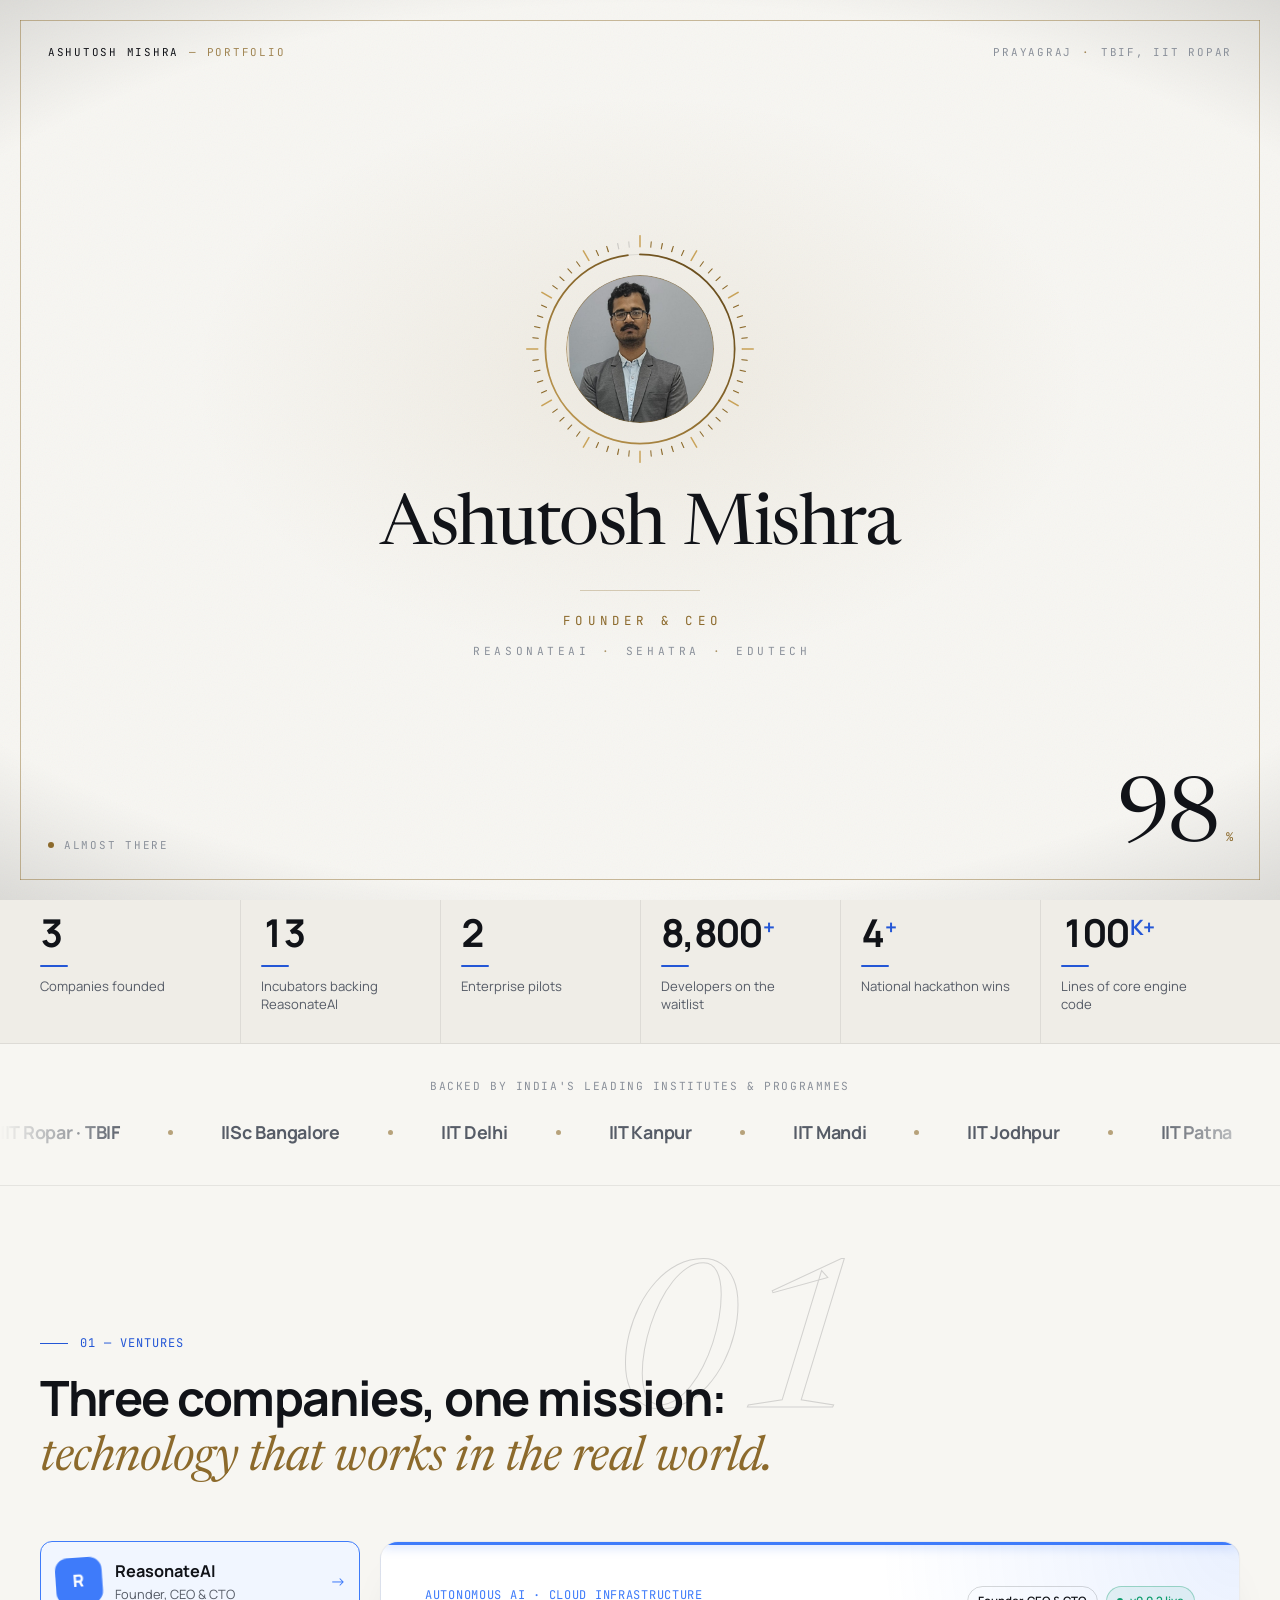
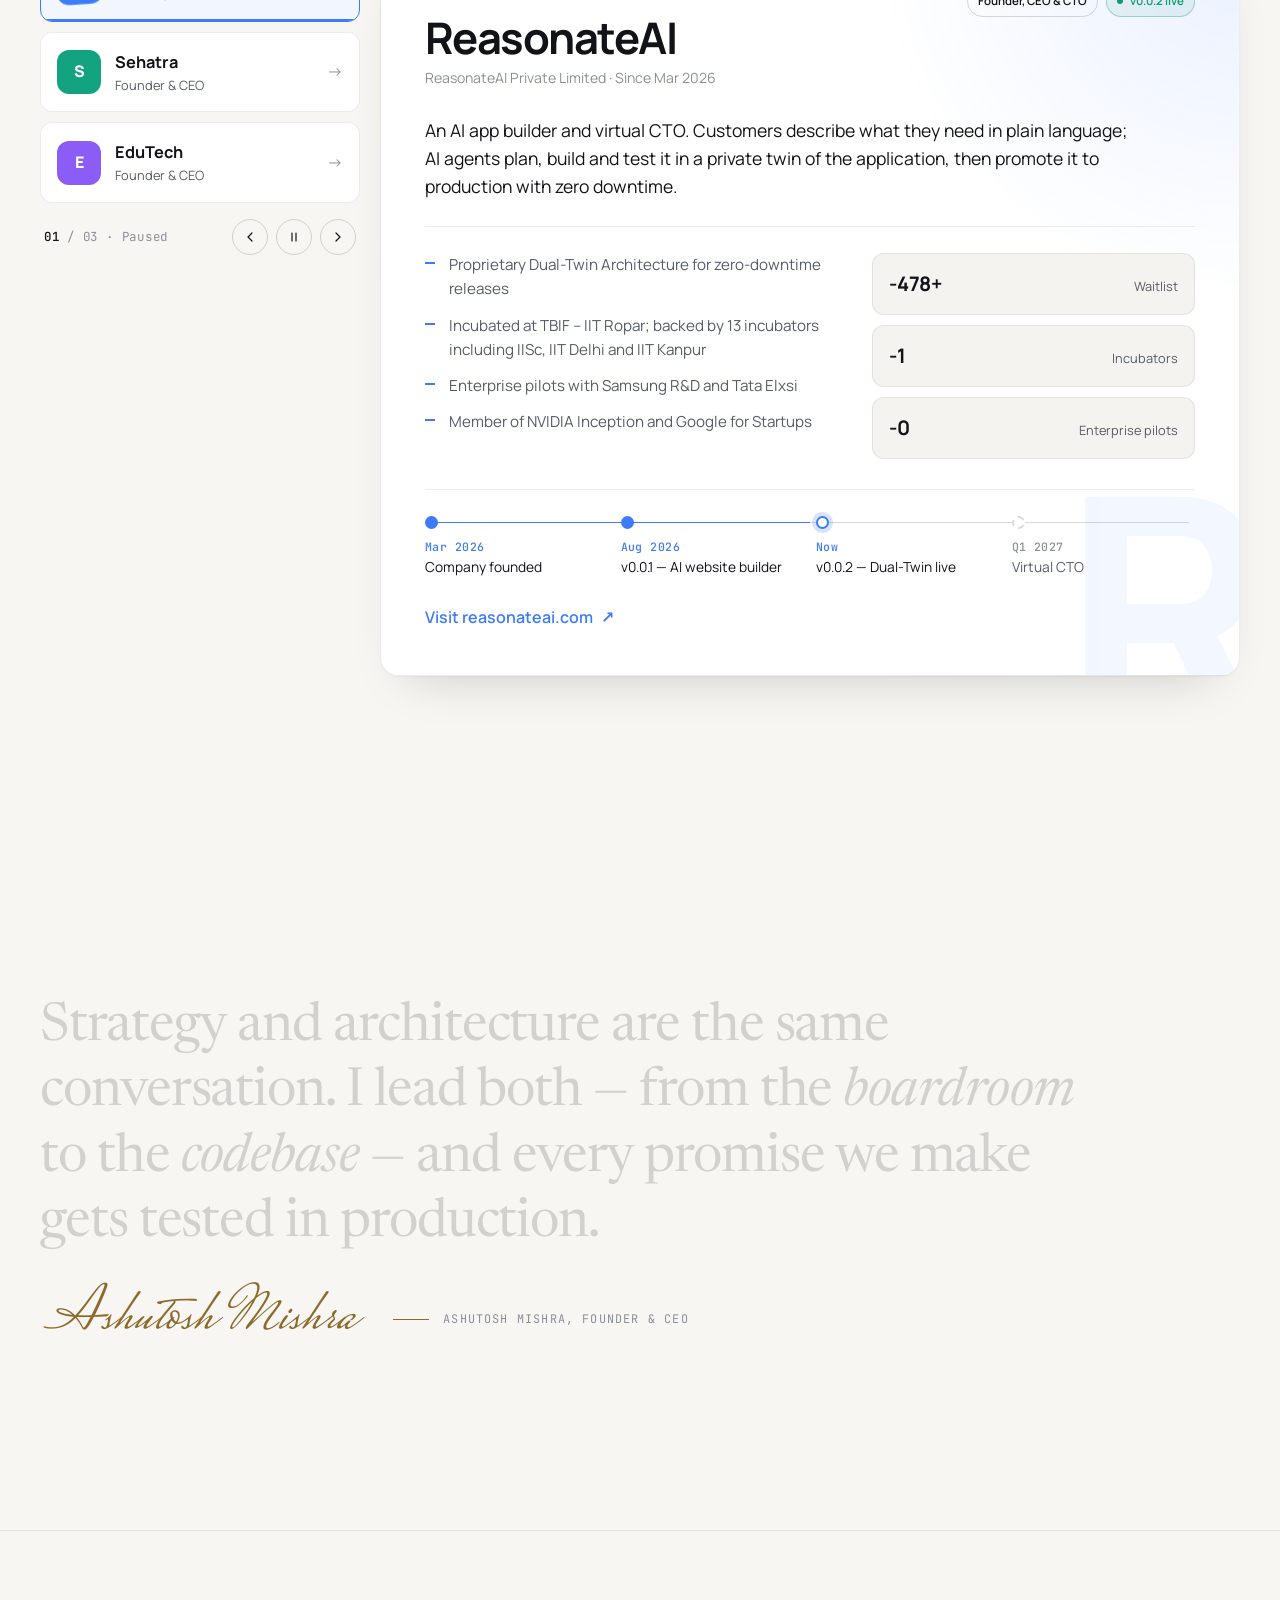
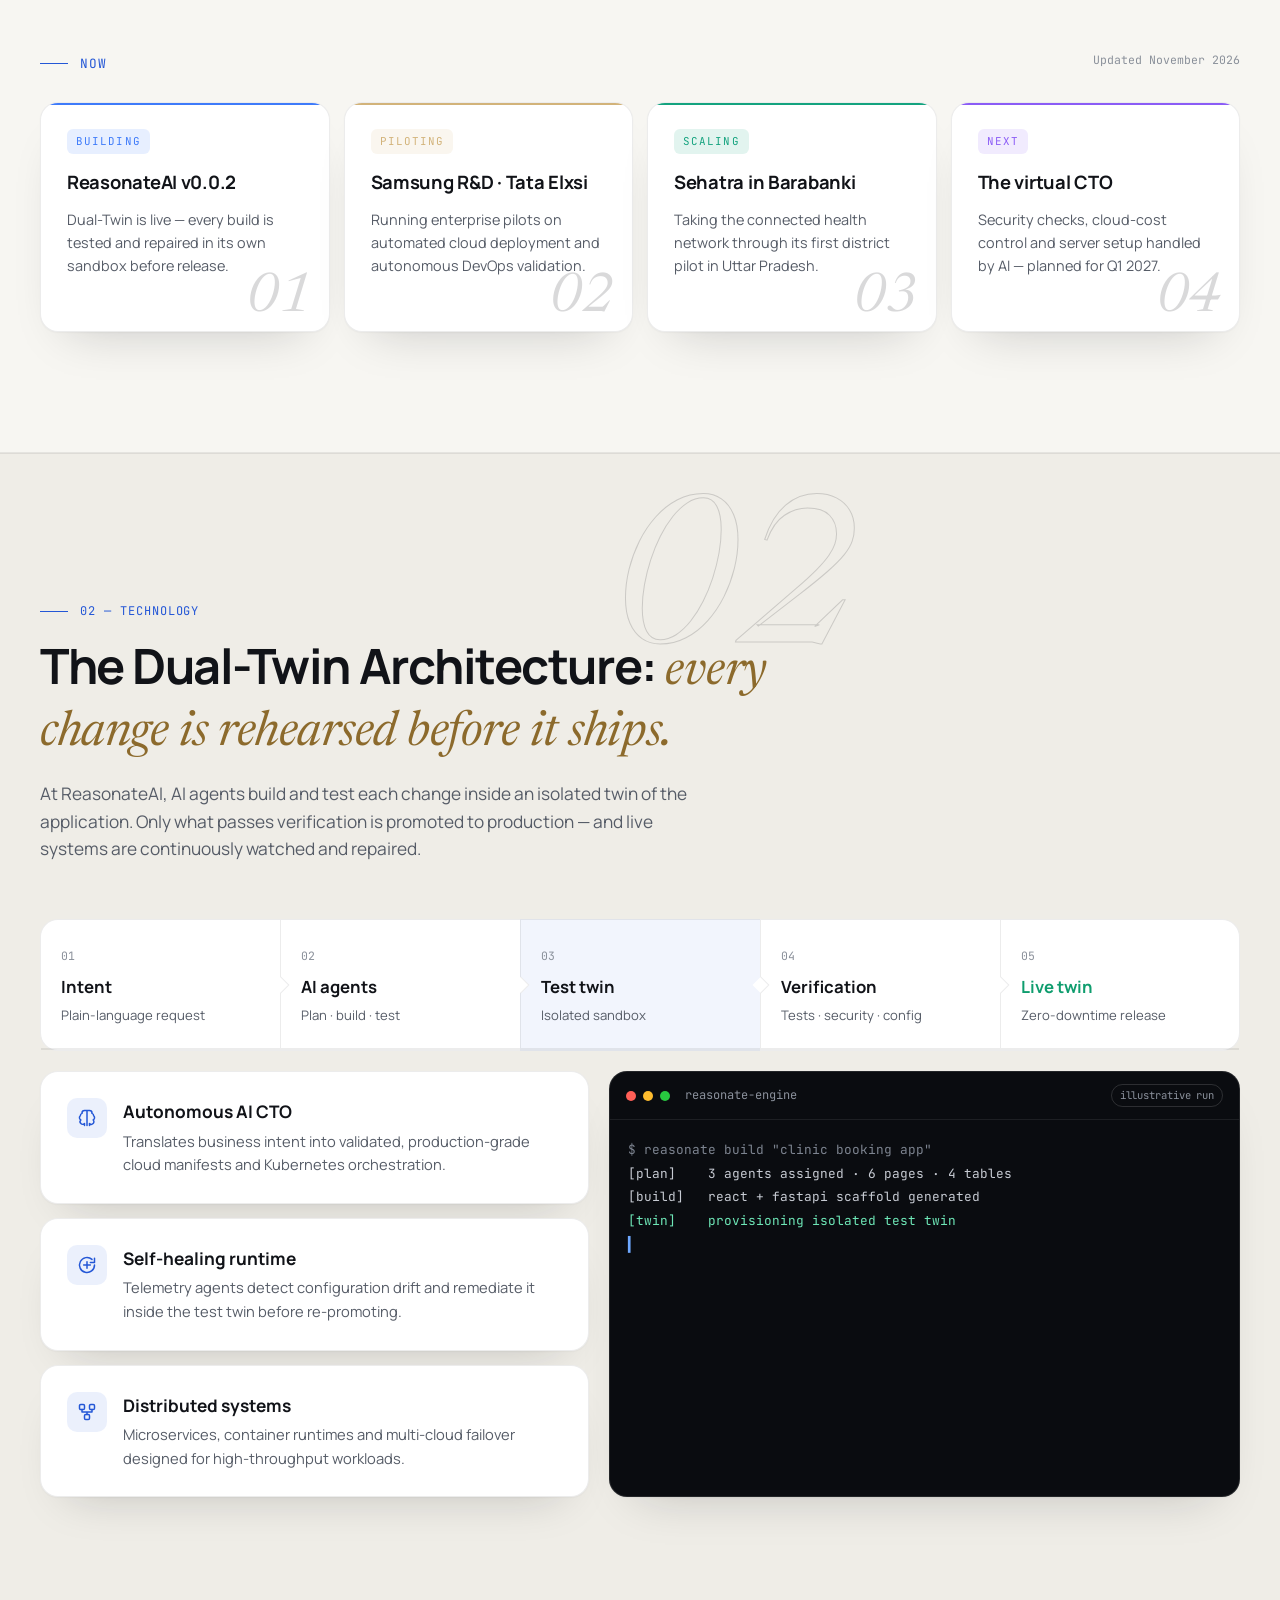
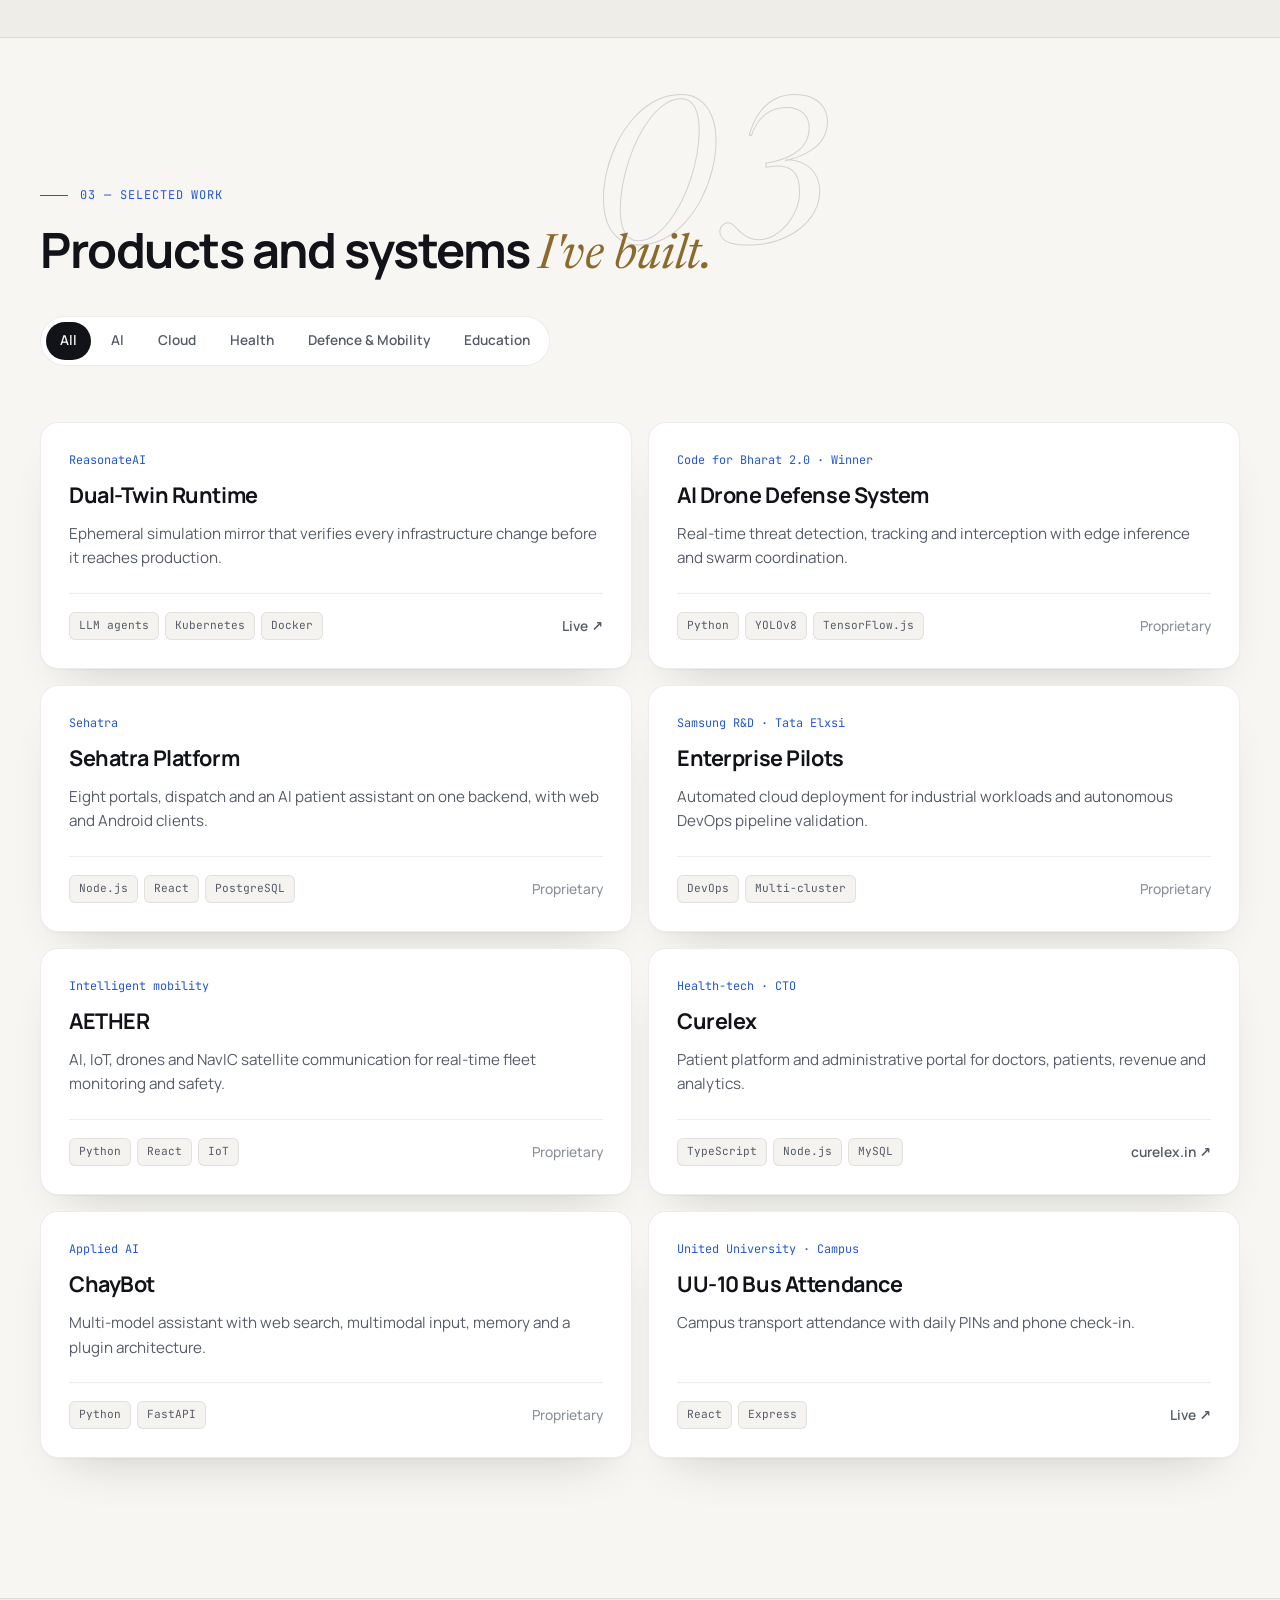
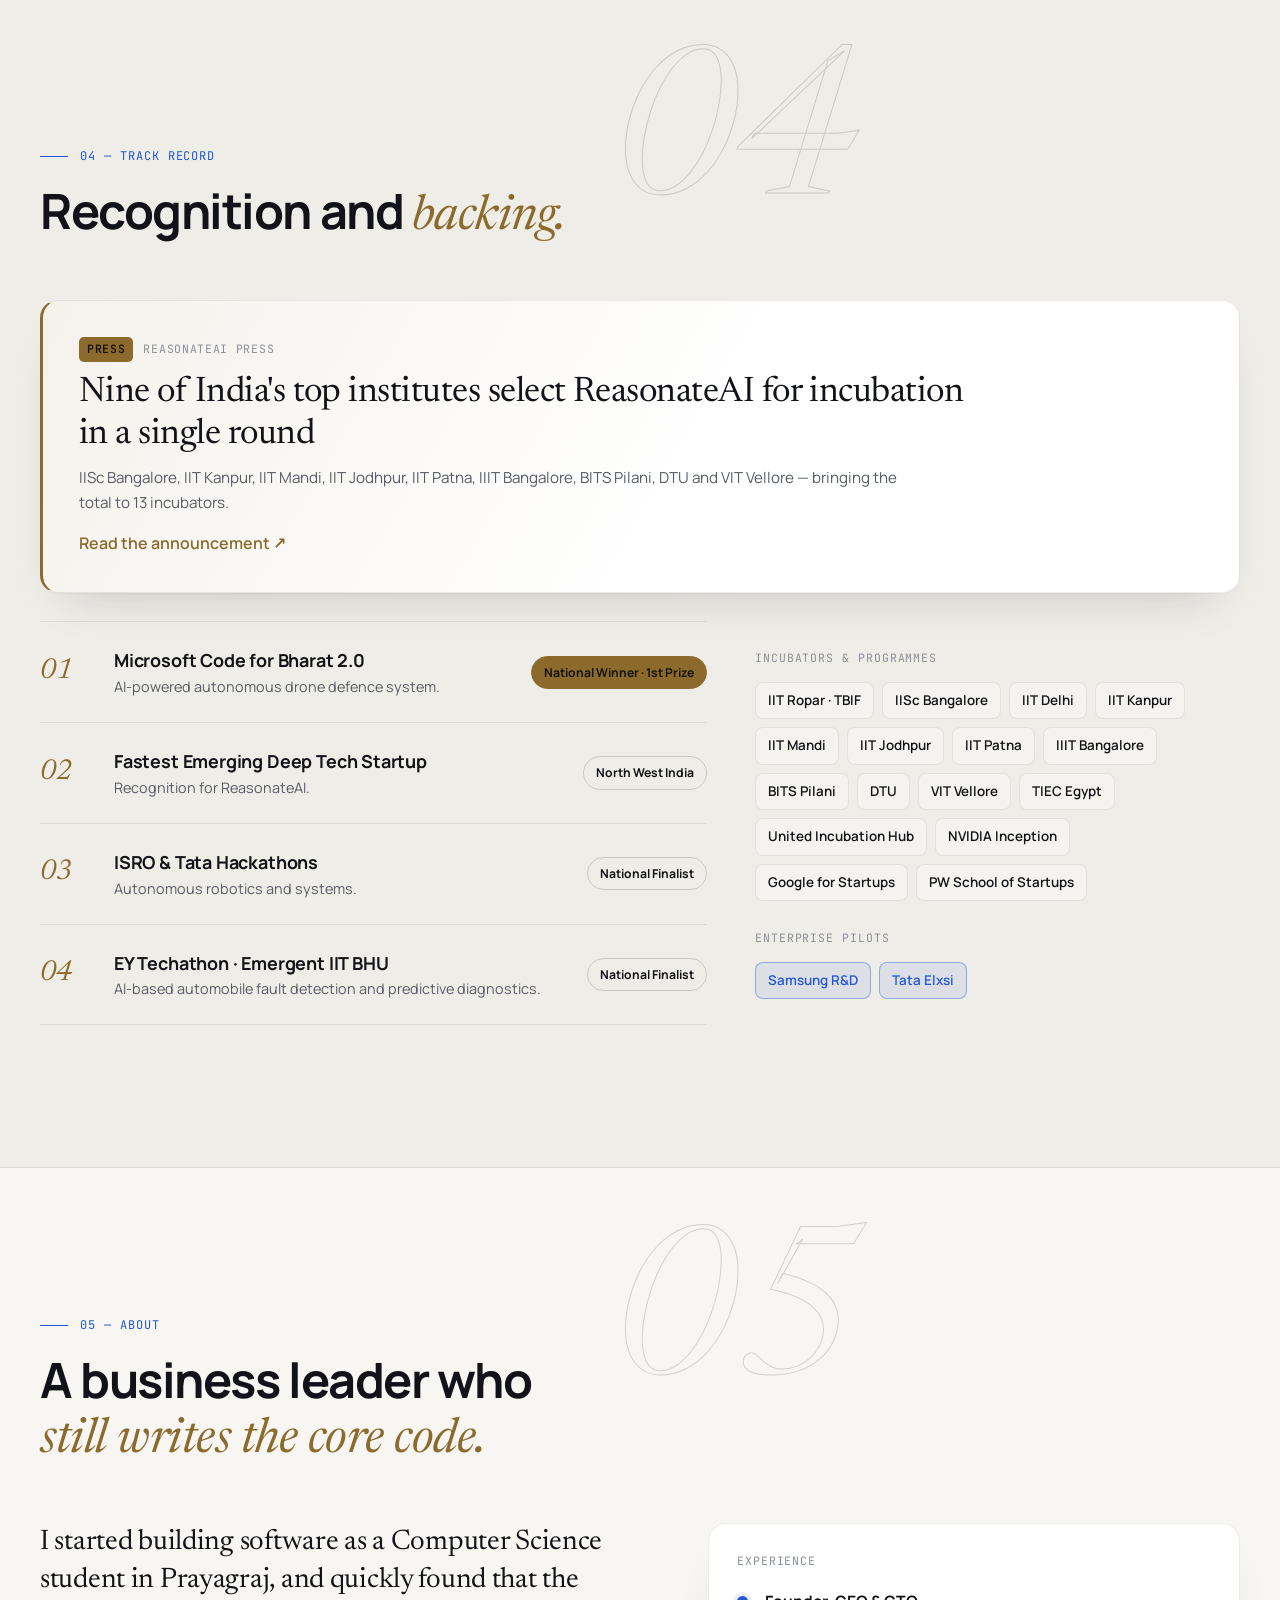
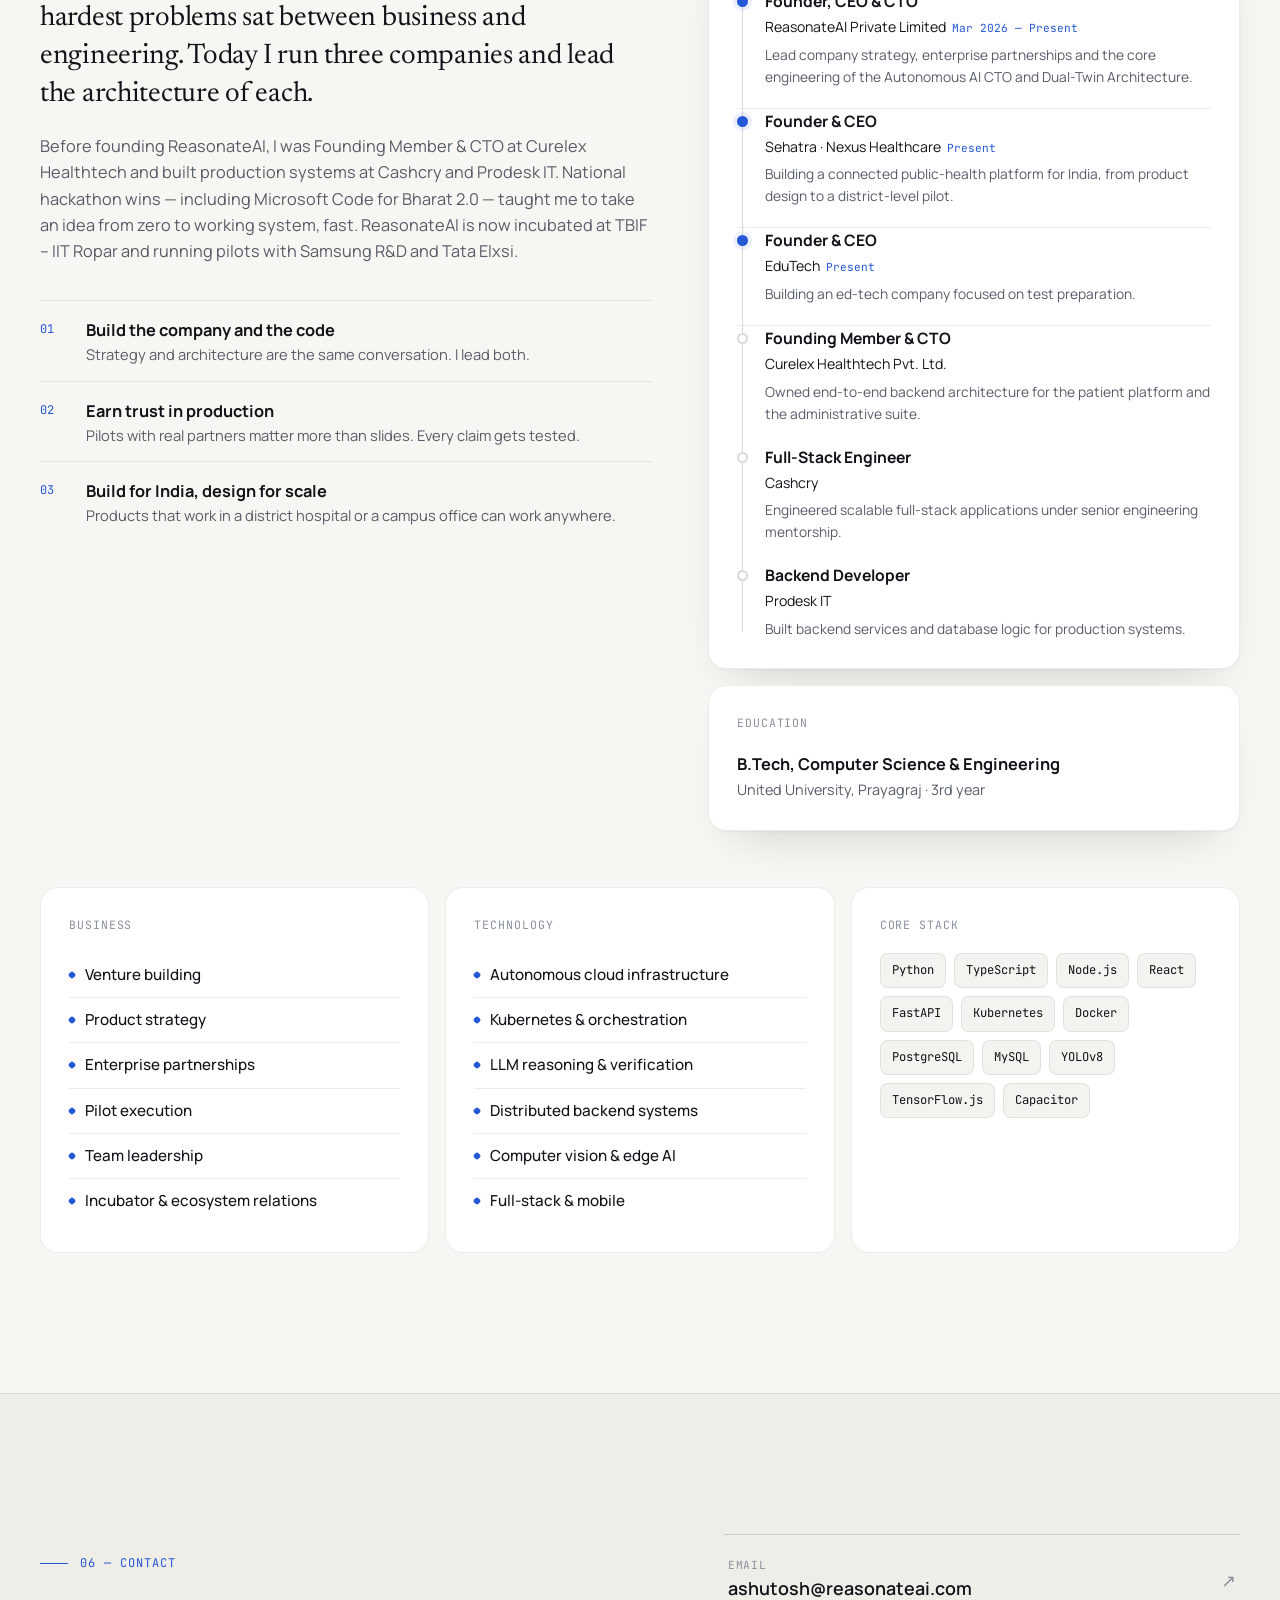
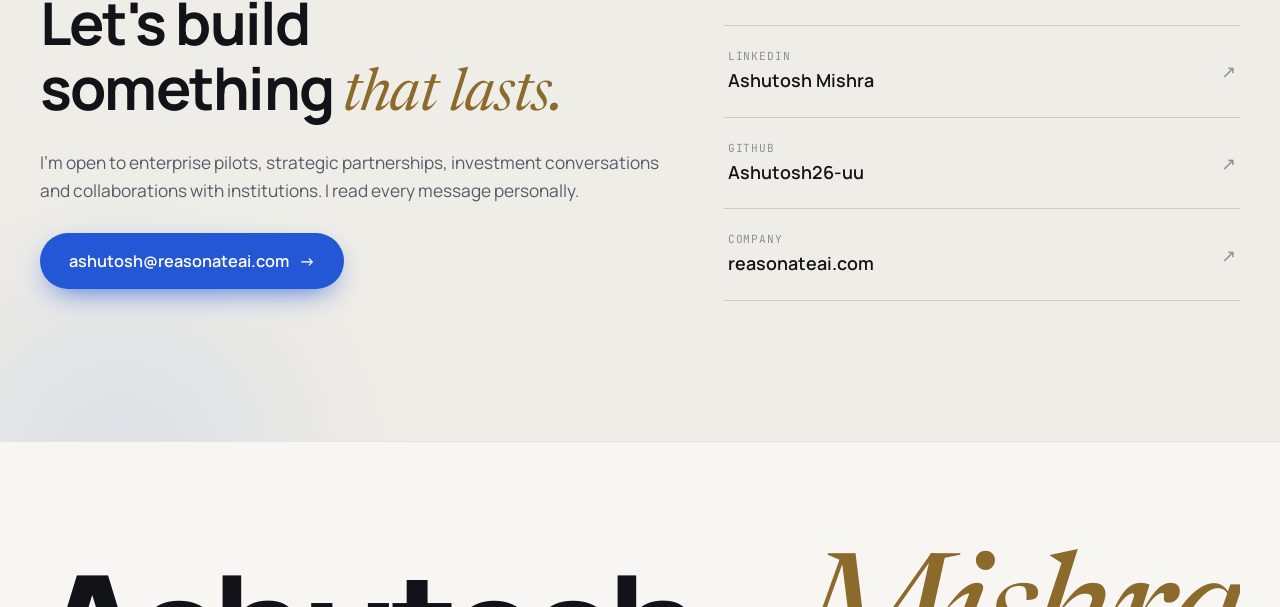
==== index.html @ 24f70427 "Add trust band, Now section, featured press and signature A slow marquee of backing institutes and p" ====
<!doctype html>
<html lang="en">
<head>
  <meta charset="utf-8" />
  <meta name="viewport" content="width=device-width, initial-scale=1" />
  <title>Ashutosh Mishra — Founder & CEO · ReasonateAI, Sehatra, EduTech</title>
  <meta name="description" content="Ashutosh Mishra is an entrepreneur and systems engineer. Founder & CEO of ReasonateAI, Sehatra and EduTech. Incubated at TBIF – IIT Ropar, with enterprise pilots at Samsung R&D and Tata Elxsi." />
  <meta name="theme-color" content="#0B0D11" />
  <meta property="og:title" content="Ashutosh Mishra — Founder & CEO" />
  <meta property="og:description" content="Entrepreneur and systems engineer building ReasonateAI, Sehatra and EduTech." />
  <meta property="og:type" content="profile" />
  <meta property="og:image" content="assets/ashutosh.jpg" />
  <link rel="icon" href="assets/favicon.svg" type="image/svg+xml" />
  <link rel="preload" as="image" href="assets/ashutosh.jpg" />
  <link rel="preconnect" href="https://fonts.googleapis.com" />
  <link rel="preconnect" href="https://fonts.gstatic.com" crossorigin />
  <link href="https://fonts.googleapis.com/css2?family=JetBrains+Mono:wght@400;500&family=Manrope:wght@400;500;600;700;800&family=Mrs+Saint+Delafield&family=Newsreader:ital,opsz,wght@0,6..72,400;0,6..72,500;1,6..72,400&display=swap" rel="stylesheet" />
  <link rel="stylesheet" href="css/style.css?v=25" />
  <script>
    try { const t = localStorage.getItem("theme"); if (t) document.documentElement.dataset.theme = t; } catch (e) {}
    // Intro only runs with JS and full motion; the short variant is used on repeat visits in a session
    if (!matchMedia("(prefers-reduced-motion: reduce)").matches) {
      document.documentElement.classList.add("is-loading");
      try { if (sessionStorage.getItem("introSeen")) document.documentElement.classList.add("intro-quick"); } catch (e) {}
    }
  </script>
</head>
<body>
  <!-- Intro -->
  <div class="intro" id="intro" aria-hidden="true">
    <div class="intro__half intro__half--top"></div>
    <div class="intro__half intro__half--bot"></div>
    <div class="intro__light"></div>
    <div class="intro__grain"></div>
    <div class="intro__frame"><i></i><i></i><i></i><i></i></div>
    <div class="intro__corner intro__corner--tl">Ashutosh Mishra <span>— Portfolio</span></div>
    <div class="intro__corner intro__corner--tr">Prayagraj <span>·</span> TBIF, IIT Ropar</div>
    <div class="intro__inner">
      <div class="intro__avatar">
        <svg class="intro__ring" viewBox="0 0 200 200">
          <defs>
            <linearGradient id="ringGrad" x1="0" y1="0" x2="1" y2="1">
              <stop offset="0%" style="stop-color: var(--gold-hi)" />
              <stop offset="50%" style="stop-color: var(--gold)" />
              <stop offset="100%" style="stop-color: var(--gold-lo)" />
            </linearGradient>
          </defs>
          <g class="intro__ticks" id="introTicks"></g>
          <circle class="intro__ring-track" cx="100" cy="100" r="86" />
          <circle class="intro__ring-fill" id="introRing" cx="100" cy="100" r="86" />
          <circle class="intro__comet" id="introComet" cx="186" cy="100" r="3.2" />
        </svg>
        <div class="intro__photo" id="introPhoto"><img src="assets/ashutosh.jpg" alt="" width="900" height="1116" /></div>
      </div>
      <div class="intro__name" id="introName">Ashutosh Mishra</div>
      <div class="intro__rule"><i></i></div>
      <p class="intro__role">Founder &amp; CEO</p>
      <p class="intro__ventures">ReasonateAI <span>·</span> Sehatra <span>·</span> EduTech</p>
    </div>
    <div class="intro__corner intro__corner--bl"><span class="intro__pulse"></span><span id="introStatus">Initialising</span></div>
    <div class="intro__count" aria-hidden="true"><span id="introPct">00</span><small>%</small></div>
  </div>

  <a class="skip" href="#main">Skip to content</a>
  <div class="progress" id="progress"></div>

  <!-- Navigation -->
  <header class="nav" id="nav">
    <div class="container nav__inner">
      <a href="#top" class="brand" aria-label="Ashutosh Mishra — home">
        <span class="brand__mark">AM</span>
        <span class="brand__name">Ashutosh Mishra</span>
      </a>
      <nav class="nav__links" id="navLinks" aria-label="Primary">
        <a href="#ventures">Ventures</a>
        <a href="#technology">Technology</a>
        <a href="#work">Work</a>
        <a href="#record">Track record</a>
        <a href="#about">About</a>
      </nav>
      <div class="nav__actions">
        <button class="icon-btn" id="themeToggle" aria-label="Toggle colour theme" title="Toggle theme">
          <svg class="i-sun" viewBox="0 0 24 24" aria-hidden="true"><circle cx="12" cy="12" r="4"/><path d="M12 2v2M12 20v2M4.9 4.9l1.4 1.4M17.7 17.7l1.4 1.4M2 12h2M20 12h2M4.9 19.1l1.4-1.4M17.7 6.3l1.4-1.4"/></svg>
          <svg class="i-moon" viewBox="0 0 24 24" aria-hidden="true"><path d="M21 12.8A9 9 0 1 1 11.2 3a7 7 0 0 0 9.8 9.8z"/></svg>
        </button>
        <a href="#contact" class="btn btn--primary btn--sm">Get in touch</a>
        <button class="icon-btn nav__burger" id="burger" aria-label="Open menu" aria-expanded="false"><span></span><span></span></button>
      </div>
    </div>
  </header>

  <main id="main">
    <!-- Hero -->
    <section class="hero" id="top">
      <div class="hero__grid-bg" aria-hidden="true"></div>
      <div class="container hero__inner">
        <div class="hero__copy">
          <p class="eyebrow reveal"><span class="status-dot"></span>Founder &amp; CEO — ReasonateAI · Sehatra · EduTech</p>
          <h1 class="hero__title reveal">
            Building companies where <em>AI</em> meets real&#8209;world <em>infrastructure</em>.
          </h1>
          <p class="hero__lead reveal">
            I'm Ashutosh Mishra — an entrepreneur and systems engineer. I lead three ventures across autonomous AI,
            healthcare and education, and I personally architect the core technology behind them.
          </p>
          <div class="hero__cta reveal">
            <a href="#ventures" class="btn btn--primary">Explore my ventures <span aria-hidden="true">→</span></a>
            <a href="#contact" class="btn btn--ghost">Partner with me</a>
          </div>
          <ul class="hero__creds reveal" id="creds" aria-label="Backed by and partnered with"></ul>
        </div>

        <figure class="profile reveal">
          <div class="profile__photo">
            <img src="assets/ashutosh.jpg" alt="Portrait of Ashutosh Mishra" width="900" height="1116" />
          </div>
          <figcaption class="profile__card">
            <div class="profile__row">
              <div>
                <strong>Ashutosh Mishra</strong>
                <span>Founder &amp; CEO · CTO, ReasonateAI</span>
              </div>
              <span class="badge badge--live"><span class="status-dot"></span>Available</span>
            </div>
            <dl class="profile__facts">
              <div><dt>Base</dt><dd>Prayagraj · TBIF, IIT Ropar</dd></div>
              <div><dt>Focus</dt><dd>Autonomous AI infrastructure</dd></div>
              <div><dt>Local time</dt><dd><span id="clock">--:--</span> IST</dd></div>
            </dl>
          </figcaption>
        </figure>
      </div>
    </section>

    <!-- Key figures -->
    <section class="figures" aria-label="Key figures">
      <div class="container figures__grid" id="figures"></div>
    </section>

    <!-- Backed by -->
    <section class="trust" aria-label="Backed by">
      <p class="trust__label">Backed by India's leading institutes &amp; programmes</p>
      <div class="trust__track">
        <ul class="trust__row" id="trustRow"></ul>
      </div>
    </section>

    <!-- Ventures -->
    <section class="section" id="ventures">
      <div class="container">
        <header class="section__head reveal">
          <p class="kicker">01 — Ventures</p>
          <h2>Three companies, one mission: <em>technology that works in the real world.</em></h2>
        </header>
        <div class="ventures reveal">
          <div class="ventures__side">
            <div class="ventures__tabs" role="tablist" aria-label="Ventures" id="ventureTabs"></div>
            <div class="ventures__ctrl">
              <span class="ventures__count"><b id="ventureNo">01</b> / <span id="ventureTotal">03</span></span>
              <div class="ventures__btns">
                <button class="icon-btn" id="venturePrev" aria-label="Previous venture"><svg viewBox="0 0 24 24" aria-hidden="true"><path d="M15 18l-6-6 6-6"/></svg></button>
                <button class="icon-btn" id="ventureAuto" aria-label="Pause autoplay" aria-pressed="false">
                  <svg class="i-pause" viewBox="0 0 24 24" aria-hidden="true"><path d="M9 6v12M15 6v12"/></svg>
                  <svg class="i-play" viewBox="0 0 24 24" aria-hidden="true"><path d="M8 5.5v13l11-6.5z"/></svg>
                </button>
                <button class="icon-btn" id="ventureNext" aria-label="Next venture"><svg viewBox="0 0 24 24" aria-hidden="true"><path d="M9 6l6 6-6 6"/></svg></button>
              </div>
            </div>
          </div>
          <div class="ventures__panel" id="venturePanel" role="tabpanel"></div>
        </div>
      </div>
    </section>

    <!-- Statement -->
    <section class="statement" aria-label="Philosophy">
      <div class="container">
        <p class="statement__text" id="statement">Strategy and architecture are the same conversation. I lead both — from the <em>boardroom</em> to the <em>codebase</em> — and every promise we make gets tested in production.</p>
        <div class="statement__sign">
          <span class="signature" aria-hidden="true">Ashutosh Mishra</span>
          <p class="statement__by"><span></span>Ashutosh Mishra, Founder &amp; CEO</p>
        </div>
      </div>
    </section>

    <!-- Now -->
    <section class="now" aria-label="What I'm doing now">
      <div class="container">
        <header class="now__head reveal">
          <p class="kicker"><span class="status-dot"></span>Now</p>
          <p class="now__updated">Updated <span id="nowUpdated"></span></p>
        </header>
        <div class="now__grid" id="nowGrid"></div>
      </div>
    </section>

    <!-- Technology -->
    <section class="section section--alt" id="technology">
      <div class="container">
        <header class="section__head reveal">
          <p class="kicker">02 — Technology</p>
          <h2>The Dual-Twin Architecture: <em>every change is rehearsed before it ships.</em></h2>
          <p class="section__lead">At ReasonateAI, AI agents build and test each change inside an isolated twin of the application.
            Only what passes verification is promoted to production — and live systems are continuously watched and repaired.</p>
        </header>
        <div class="flow reveal" id="flow" aria-label="Dual-Twin pipeline"></div>
        <div class="tech-grid">
          <div class="capabilities" id="capabilities"></div>
          <div class="console reveal">
            <div class="console__bar"><i></i><i></i><i></i><span>reasonate-engine</span><em>illustrative run</em></div>
            <pre class="console__log" id="engineLog" aria-hidden="true"></pre>
          </div>
        </div>
      </div>
    </section>

    <!-- Work -->
    <section class="section" id="work">
      <div class="container">
        <header class="section__head section__head--row reveal">
          <div>
            <p class="kicker">03 — Selected work</p>
            <h2>Products and systems <em>I've built.</em></h2>
          </div>
          <div class="filters" id="filters" role="group" aria-label="Filter projects"></div>
        </header>
        <div class="projects" id="projects"></div>
      </div>
    </section>

    <!-- Track record -->
    <section class="section section--alt" id="record">
      <div class="container">
        <header class="section__head reveal">
          <p class="kicker">04 — Track record</p>
          <h2>Recognition and <em>backing.</em></h2>
        </header>
        <a class="press reveal" id="press" target="_blank" rel="noopener"></a>
        <div class="record">
          <ol class="awards" id="awards"></ol>
          <div class="backers reveal">
            <p class="backers__title">Incubators &amp; programmes</p>
            <ul id="backers"></ul>
            <p class="backers__title">Enterprise pilots</p>
            <ul class="backers__pilots"><li>Samsung R&amp;D</li><li>Tata Elxsi</li></ul>
          </div>
        </div>
      </div>
    </section>

    <!-- About -->
    <section class="section" id="about">
      <div class="container">
        <header class="section__head reveal">
          <p class="kicker">05 — About</p>
          <h2>A business leader who <em>still writes the core code.</em></h2>
        </header>
        <div class="about">
          <div class="about__bio reveal">
            <p class="about__lead">I started building software as a Computer Science student in Prayagraj, and quickly found that the hardest
              problems sat between business and engineering. Today I run three companies and lead the architecture of each.</p>
            <p>Before founding ReasonateAI, I was Founding Member &amp; CTO at Curelex Healthtech and built production systems at
              Cashcry and Prodesk IT. National hackathon wins — including Microsoft Code for Bharat 2.0 — taught me to take an idea from
              zero to working system, fast. ReasonateAI is now incubated at TBIF – IIT Ropar and running pilots with Samsung R&amp;D and Tata Elxsi.</p>
            <div class="principles" id="principles"></div>
          </div>
          <div class="about__side">
            <div class="panel reveal">
              <p class="panel__title">Experience</p>
              <ol class="timeline" id="timeline"></ol>
            </div>
            <div class="panel reveal">
              <p class="panel__title">Education</p>
              <div class="edu" id="education"></div>
            </div>
          </div>
        </div>

        <div class="expertise reveal">
          <div class="expertise__col">
            <p class="panel__title">Business</p>
            <ul id="expBusiness"></ul>
          </div>
          <div class="expertise__col">
            <p class="panel__title">Technology</p>
            <ul id="expTech"></ul>
          </div>
          <div class="expertise__col">
            <p class="panel__title">Core stack</p>
            <div class="chips" id="stack"></div>
          </div>
        </div>
      </div>
    </section>

    <!-- Contact -->
    <section class="contact" id="contact">
      <div class="container contact__inner">
        <div class="reveal">
          <p class="kicker">06 — Contact</p>
          <h2 class="contact__title">Let's build something <em>that lasts.</em></h2>
          <p class="section__lead">I'm open to enterprise pilots, strategic partnerships, investment conversations and
            collaborations with institutions. I read every message personally.</p>
          <a class="btn btn--primary btn--lg" href="mailto:ashutosh@reasonateai.com">ashutosh@reasonateai.com <span aria-hidden="true">→</span></a>
        </div>
        <ul class="contact__list reveal" id="contactLinks"></ul>
      </div>
    </section>
  </main>

  <footer class="footer">
    <div class="container">
      <p class="wordmark" id="wordmark" aria-hidden="true"><span>Ashutosh</span> <span>Mishra</span></p>
    </div>
    <div class="container footer__inner">
      <span>© <span id="year"></span> Ashutosh Mishra. All rights reserved.</span>
      <span class="footer__ventures">ReasonateAI · Sehatra · EduTech</span>
      <span class="footer__hint">Press <kbd>/</kbd> for the engineer's console</span>
    </div>
  </footer>

  <!-- Console (keyboard: /) -->
  <div class="term" id="term" aria-hidden="true">
    <div class="term__win" role="dialog" aria-label="Console">
      <div class="term__bar"><i></i><i></i><i></i><span>ashutosh@reasonate:~</span><button id="termClose" aria-label="Close console">✕</button></div>
      <div class="term__body" id="termBody"></div>
      <form class="term__input" id="termForm"><span>❯</span><input id="termInput" autocomplete="off" spellcheck="false" placeholder="type 'help'" aria-label="Console command" /></form>
    </div>
  </div>

  <script src="js/data.js?v=25"></script>
  <script src="js/main.js?v=25"></script>
</body>
</html>
---- css/style.css ----
/* ==========================================================================
   Design tokens — dark by default, light via system preference or toggle
   ========================================================================== */
:root {
  --bg: #0B0D11;
  --bg-alt: #0F1217;
  --surface: #13161C;
  --surface-2: #191D25;
  --line: rgba(255, 255, 255, 0.08);
  --line-2: rgba(255, 255, 255, 0.15);
  --text: #ECEDEF;
  --muted: #9AA0AB;
  --faint: #6B717D;
  --accent: #4A86FF;
  --accent-soft: rgba(74, 134, 255, 0.12);
  --on-accent: #FFFFFF;
  --gold: #D2B37A;
  --gold-hi: #F6E7C1;
  --gold-lo: #8C6A2C;
  --ok: #34D399;
  --warn: #F59E0B;
  --err: #F87171;
  --shadow: 0 1px 0 rgba(255, 255, 255, 0.04) inset, 0 24px 60px -24px rgba(0, 0, 0, 0.6);
  --grid-dot: rgba(255, 255, 255, 0.05);

  --sans: "Manrope", system-ui, -apple-system, sans-serif;
  --serif: "Newsreader", Georgia, serif;
  --mono: "JetBrains Mono", ui-monospace, monospace;
  --radius: 18px;
  --radius-sm: 12px;
  --ease: cubic-bezier(0.22, 1, 0.36, 1);
  --nav-h: 72px;
  color-scheme: dark;
}

@media (prefers-color-scheme: light) {
  :root:not([data-theme="dark"]) {
    --bg: #F7F6F2; --bg-alt: #EFEDE7; --surface: #FFFFFF; --surface-2: #F4F3EF;
    --line: rgba(17, 19, 24, 0.08); --line-2: rgba(17, 19, 24, 0.16);
    --text: #111318; --muted: #565C67; --faint: #8A909A;
    --accent: #2457D6; --accent-soft: rgba(36, 87, 214, 0.09); --gold: #8C6A2C; --gold-hi: #C9A35A; --gold-lo: #5E4519;
    --ok: #0F9D6E; --warn: #B45309; --err: #DC2626;
    --shadow: 0 1px 2px rgba(17, 19, 24, 0.04), 0 24px 48px -28px rgba(17, 19, 24, 0.22);
    --grid-dot: rgba(17, 19, 24, 0.07);
    color-scheme: light;
  }
}
:root[data-theme="light"] {
  --bg: #F7F6F2; --bg-alt: #EFEDE7; --surface: #FFFFFF; --surface-2: #F4F3EF;
  --line: rgba(17, 19, 24, 0.08); --line-2: rgba(17, 19, 24, 0.16);
  --text: #111318; --muted: #565C67; --faint: #8A909A;
  --accent: #2457D6; --accent-soft: rgba(36, 87, 214, 0.09); --gold: #8C6A2C; --gold-hi: #C9A35A; --gold-lo: #5E4519;
  --ok: #0F9D6E; --warn: #B45309; --err: #DC2626;
  --shadow: 0 1px 2px rgba(17, 19, 24, 0.04), 0 24px 48px -28px rgba(17, 19, 24, 0.22);
  --grid-dot: rgba(17, 19, 24, 0.07);
  color-scheme: light;
}

/* ==========================================================================
   Base
   ========================================================================== */
*, *::before, *::after { box-sizing: border-box; margin: 0; padding: 0; }
html { scroll-behavior: smooth; scroll-padding-top: calc(var(--nav-h) + 16px); }
body {
  background: var(--bg); color: var(--text); font-family: var(--sans);
  font-size: 16px; line-height: 1.6; -webkit-font-smoothing: antialiased; overflow-x: hidden;
  transition: background 0.4s, color 0.4s;
}
a { color: inherit; text-decoration: none; }
button { font: inherit; color: inherit; background: none; border: 0; cursor: pointer; }
ul, ol { list-style: none; }
img { display: block; max-width: 100%; }
em { font-family: var(--serif); font-style: italic; font-weight: 400; color: var(--gold); letter-spacing: -0.01em; }
::selection { background: var(--accent); color: var(--on-accent); }
:focus-visible { outline: 2px solid var(--accent); outline-offset: 3px; border-radius: 6px; }

.container { width: min(1200px, 100% - 48px); margin-inline: auto; }
.skip { position: absolute; left: -999px; top: 8px; z-index: 200; padding: 10px 16px; background: var(--accent); color: var(--on-accent); border-radius: 8px; }
.skip:focus { left: 16px; }
.progress { position: fixed; inset: 0 0 auto 0; height: 2px; z-index: 120; background: var(--accent); transform-origin: 0 50%; transform: scaleX(0); }

.kicker { font-family: var(--mono); font-size: 0.75rem; letter-spacing: 0.08em; text-transform: uppercase; color: var(--accent); margin-bottom: 18px; }
.eyebrow { display: inline-flex; align-items: center; gap: 10px; font-size: 0.85rem; font-weight: 600; color: var(--muted);
  padding: 8px 14px; border: 1px solid var(--line-2); border-radius: 999px; background: var(--surface); }
.status-dot { width: 8px; height: 8px; border-radius: 50%; background: var(--ok); box-shadow: 0 0 0 3px color-mix(in srgb, var(--ok) 25%, transparent); flex: none; }

.reveal { opacity: 0; transform: translateY(24px); transition: opacity 0.9s var(--ease), transform 0.9s var(--ease); }
.reveal.in { opacity: 1; transform: none; }

/* Buttons */
.btn { display: inline-flex; align-items: center; justify-content: center; gap: 10px; height: 48px; padding: 0 22px;
  border-radius: 999px; font-weight: 600; font-size: 0.95rem; border: 1px solid transparent; white-space: nowrap;
  transition: background 0.25s, color 0.25s, border-color 0.25s, transform 0.25s var(--ease), box-shadow 0.25s; }
.btn span { transition: transform 0.25s var(--ease); }
.btn:hover span { transform: translateX(3px); }
.btn--primary { background: var(--accent); color: var(--on-accent); box-shadow: 0 10px 30px -12px var(--accent); }
.btn--primary:hover { transform: translateY(-1px); box-shadow: 0 14px 34px -12px var(--accent); }
.btn--ghost { border-color: var(--line-2); background: var(--surface); }
.btn--ghost:hover { border-color: var(--text); }
.btn--sm { height: 40px; padding: 0 18px; font-size: 0.88rem; }
.btn--lg { height: 56px; padding: 0 28px; font-size: 1.02rem; margin-top: 28px; }
.icon-btn { width: 40px; height: 40px; border-radius: 50%; display: grid; place-items: center; border: 1px solid var(--line-2); transition: border-color 0.25s; }
.icon-btn:hover { border-color: var(--text); }
.icon-btn svg { width: 18px; height: 18px; fill: none; stroke: currentColor; stroke-width: 1.8; stroke-linecap: round; }
.i-moon { display: none; }
:root[data-theme="light"] .i-sun { display: none; }
:root[data-theme="light"] .i-moon { display: block; }
@media (prefers-color-scheme: light) {
  :root:not([data-theme="dark"]) .i-sun { display: none; }
  :root:not([data-theme="dark"]) .i-moon { display: block; }
}
.badge { display: inline-flex; align-items: center; gap: 7px; padding: 5px 10px; border-radius: 999px; font-size: 0.72rem; font-weight: 600; border: 1px solid var(--line-2); white-space: nowrap; }
.badge--live { color: var(--ok); border-color: color-mix(in srgb, var(--ok) 35%, transparent); background: color-mix(in srgb, var(--ok) 8%, transparent); }
.badge .status-dot { width: 6px; height: 6px; box-shadow: none; }

/* ==========================================================================
   Navigation
   ========================================================================== */
.nav { position: fixed; inset: 0 0 auto 0; z-index: 100; height: var(--nav-h); transition: background 0.3s, border-color 0.3s, backdrop-filter 0.3s; border-bottom: 1px solid transparent; }
.nav.scrolled { background: color-mix(in srgb, var(--bg) 82%, transparent); backdrop-filter: saturate(160%) blur(14px); -webkit-backdrop-filter: saturate(160%) blur(14px); border-color: var(--line); }
.nav__inner { height: 100%; display: flex; align-items: center; justify-content: space-between; gap: 24px; }
.brand { display: flex; align-items: center; gap: 12px; font-weight: 700; letter-spacing: -0.01em; }
.brand__mark { width: 36px; height: 36px; border-radius: 10px; display: grid; place-items: center; font-size: 0.8rem; font-weight: 800; letter-spacing: 0.02em;
  background: var(--text); color: var(--bg); }
.nav__links { display: flex; gap: 4px; }
.nav__links a { padding: 8px 14px; border-radius: 999px; font-size: 0.92rem; font-weight: 500; color: var(--muted); transition: color 0.2s, background 0.2s; }
.nav__links a:hover { color: var(--text); }
.nav__links a.active { color: var(--text); background: var(--surface-2); }
.nav__actions { display: flex; align-items: center; gap: 10px; }
.nav__burger { display: none; position: relative; }
.nav__burger span { position: absolute; left: 12px; right: 12px; height: 1.6px; background: currentColor; transition: transform 0.3s var(--ease); }
.nav__burger span:first-child { top: 15px; } .nav__burger span:last-child { top: 23px; }
.nav.open .nav__burger span:first-child { transform: translateY(4px) rotate(45deg); }
.nav.open .nav__burger span:last-child { transform: translateY(-4px) rotate(-45deg); }

/* ==========================================================================
   Hero
   ========================================================================== */
.hero { position: relative; padding: calc(var(--nav-h) + 72px) 0 72px; overflow: hidden; }
.hero__grid-bg { position: absolute; inset: 0; pointer-events: none;
  background-image: radial-gradient(circle at 1px 1px, var(--grid-dot) 1px, transparent 0); background-size: 28px 28px;
  -webkit-mask-image: radial-gradient(ellipse 80% 70% at 70% 30%, #000 30%, transparent 75%); mask-image: radial-gradient(ellipse 80% 70% at 70% 30%, #000 30%, transparent 75%); }
.hero::after { content: ""; position: absolute; width: 720px; height: 720px; right: -220px; top: -260px; border-radius: 50%; pointer-events: none;
  background: radial-gradient(circle, var(--accent-soft), transparent 65%); }
.hero__inner { position: relative; z-index: 1; display: grid; grid-template-columns: minmax(0, 1.35fr) minmax(0, 0.85fr); gap: 72px; align-items: center; }
.hero__title { font-size: clamp(2.6rem, 5.4vw, 4.6rem); line-height: 1.04; letter-spacing: -0.035em; font-weight: 700; margin: 28px 0 24px; text-wrap: balance; }
.hero__lead { font-size: clamp(1.05rem, 1.4vw, 1.2rem); color: var(--muted); max-width: 600px; }
.hero__cta { display: flex; flex-wrap: wrap; gap: 12px; margin-top: 36px; }
.hero__creds { display: flex; flex-wrap: wrap; gap: 8px 22px; margin-top: 48px; padding-top: 24px; border-top: 1px solid var(--line); }
.hero__creds li { font-size: 0.82rem; font-weight: 600; color: var(--faint); display: flex; align-items: center; gap: 8px; }
.hero__creds li::before { content: ""; width: 5px; height: 5px; border-radius: 50%; background: var(--gold); }

.profile { position: relative; background: var(--surface); border: 1px solid var(--line); border-radius: 24px; padding: 10px; box-shadow: var(--shadow); }
.profile__photo { border-radius: 16px; overflow: hidden; aspect-ratio: 1 / 1; background: var(--surface-2); }
.profile__photo img { width: 100%; height: 100%; object-fit: cover; object-position: 50% 14%; transition: transform 1.2s var(--ease); }
.profile:hover .profile__photo img { transform: scale(1.03); }
.profile__card { padding: 18px 12px 8px; }
.profile__row { display: flex; justify-content: space-between; align-items: flex-start; gap: 12px; }
.profile__row strong { display: block; font-size: 1.15rem; letter-spacing: -0.01em; }
.profile__row span:not(.badge):not(.status-dot) { font-size: 0.86rem; color: var(--muted); }
.profile__facts { margin-top: 16px; border-top: 1px solid var(--line); }
.profile__facts div { display: flex; justify-content: space-between; gap: 16px; padding: 10px 0; border-bottom: 1px solid var(--line); font-size: 0.84rem; }
.profile__facts div:last-child { border-bottom: 0; }
.profile__facts dt { color: var(--faint); }
.profile__facts dd { font-weight: 600; text-align: right; }

/* Figures */
.figures { border-block: 1px solid var(--line); background: var(--bg-alt); }
.figures__grid { display: grid; grid-template-columns: repeat(6, 1fr); }
.figure { padding: 34px 20px 30px; border-left: 1px solid var(--line); }
.figure:first-child { border-left: 0; padding-left: 0; }
.figure__n { font-size: clamp(1.9rem, 3vw, 2.6rem); font-weight: 700; letter-spacing: -0.04em; line-height: 1; font-variant-numeric: tabular-nums; }
.figure__n sup { font-size: 0.55em; color: var(--accent); margin-left: 2px; vertical-align: 0.6em; }
.figure__l { margin-top: 10px; font-size: 0.82rem; color: var(--muted); line-height: 1.4; }

/* ==========================================================================
   Sections
   ========================================================================== */
.section { padding: clamp(88px, 11vw, 140px) 0; }
.section--alt { background: var(--bg-alt); border-block: 1px solid var(--line); }
.section__head { max-width: 820px; margin-bottom: 56px; }
.section__head h2, .contact__title { font-size: clamp(2rem, 3.8vw, 3.2rem); line-height: 1.1; letter-spacing: -0.03em; font-weight: 700; text-wrap: balance; }
.section__lead { margin-top: 20px; font-size: 1.08rem; color: var(--muted); max-width: 680px; }
.section__head--row { max-width: none; display: flex; justify-content: space-between; align-items: flex-end; gap: 32px; flex-wrap: wrap; }
.section__head--row > div:first-child { max-width: 640px; }

.card { background: var(--surface); border: 1px solid var(--line); border-radius: var(--radius); box-shadow: var(--shadow); }
.panel__title { font-family: var(--mono); font-size: 0.72rem; letter-spacing: 0.08em; text-transform: uppercase; color: var(--faint); margin-bottom: 18px; }

/* Ventures */
.ventures { display: grid; grid-template-columns: 320px 1fr; gap: 20px; align-items: start; }
.ventures__side { position: sticky; top: calc(var(--nav-h) + 24px); min-width: 0; }
.ventures > * { min-width: 0; }
.ventures__tabs { display: flex; flex-direction: column; gap: 10px; }
.vtab { position: relative; overflow: hidden; }
.vtab__progress { position: absolute; left: 0; right: 0; bottom: 0; height: 2px; background: transparent; }
.vtab__progress i { display: block; height: 100%; background: var(--c); transform: scaleX(0); transform-origin: left; }
.ventures.is-auto .vtab[aria-selected="true"] .vtab__progress i { animation: ventureTimer 7s linear forwards; }
.ventures.is-paused .vtab__progress i { animation-play-state: paused !important; }
@keyframes ventureTimer { to { transform: scaleX(1); } }
.ventures__ctrl { display: flex; justify-content: space-between; align-items: center; gap: 12px; margin-top: 16px; padding: 0 4px; }
.ventures__count { font-family: var(--mono); font-size: 0.78rem; color: var(--faint); letter-spacing: 0.06em; }
.ventures__count b { color: var(--text); font-weight: 500; }
.ventures__btns { display: flex; gap: 8px; }
.ventures__btns .icon-btn { width: 36px; height: 36px; }
.ventures__btns svg { width: 16px; height: 16px; }
.ventures.is-auto .i-play, .ventures:not(.is-auto) .i-pause { display: none; }
.vtab { display: flex; align-items: center; gap: 14px; width: 100%; padding: 16px; text-align: left; border-radius: var(--radius-sm);
  border: 1px solid var(--line); background: var(--surface); transition: border-color 0.25s, background 0.25s, transform 0.25s var(--ease); }
.vtab:hover { border-color: var(--line-2); }
.vtab[aria-selected="true"] { border-color: var(--c); background: color-mix(in srgb, var(--c) 7%, var(--surface)); }
.vtab__mark { width: 44px; height: 44px; border-radius: 12px; display: grid; place-items: center; font-weight: 800; color: #fff; background: var(--c); flex: none; }
.vtab b { display: block; font-size: 1.02rem; }
.vtab small { display: block; font-size: 0.8rem; color: var(--muted); }
.vtab__arrow { margin-left: auto; color: var(--faint); transition: transform 0.25s var(--ease), color 0.25s; }
.vtab[aria-selected="true"] .vtab__arrow { color: var(--c); transform: translateX(3px); }

.vpanel { padding: clamp(28px, 4vw, 44px); position: relative; overflow: hidden; animation: ventureIn 0.7s var(--ease); }
.vpanel::before { content: ""; position: absolute; inset: 0 0 auto 0; height: 3px; background: color-mix(in srgb, var(--c) 22%, transparent); }
.vpanel__timer { position: absolute; inset: 0 0 auto 0; z-index: 2; height: 3px; background: var(--c); transform: scaleX(0); transform-origin: left;
  box-shadow: 0 0 12px color-mix(in srgb, var(--c) 60%, transparent); }
.ventures.is-auto .vpanel__timer { animation: ventureTimer 7s linear forwards; }
.ventures.is-paused .vpanel__timer { animation-play-state: paused !important; }
.ventures:not(.is-auto) .vpanel__timer { transform: scaleX(1); animation: none; }
.vpanel { background:
  radial-gradient(600px circle at 100% 0%, color-mix(in srgb, var(--c) 11%, transparent), transparent 60%), var(--surface); }
.vpanel > :not(.vpanel__watermark):not(.vpanel__timer) { position: relative; z-index: 1; }
.vpanel__watermark { position: absolute; right: -0.04em; bottom: -0.26em; z-index: 0; pointer-events: none; user-select: none;
  font-size: clamp(12rem, 24vw, 22rem); font-weight: 800; line-height: 1; letter-spacing: -0.06em; color: var(--c); opacity: 0.06;
  animation: markIn 1.1s var(--ease) both; }
@keyframes markIn { from { opacity: 0; transform: translateY(40px); } }
@keyframes ventureIn { from { opacity: 0; transform: translateX(var(--dx, 28px)); } }

/* Paused hint next to the counter */
.ventures__count::after { content: "· Paused"; margin-left: 8px; color: var(--faint); opacity: 0; transition: opacity 0.3s; }
.ventures.is-auto.is-paused .ventures__count::after { opacity: 1; }

/* Milestones */
.milestones { position: relative; display: grid; grid-template-columns: repeat(4, 1fr); gap: 12px; margin-top: 30px; padding-top: 26px; border-top: 1px solid var(--line); }
.milestones::before { content: ""; position: absolute; left: 6px; right: 6px; top: 32px; height: 1px;
  background: linear-gradient(90deg, var(--c) 0 var(--done, 62%), var(--line-2) var(--done, 62%)); }
.milestone { position: relative; padding-top: 22px; animation: itemIn 0.6s var(--ease) both; animation-delay: calc(0.3s + var(--i) * 0.08s); }
.milestone__dot { position: absolute; top: 0; left: 0; width: 13px; height: 13px; border-radius: 50%; background: var(--surface); border: 2px solid var(--line-2); }
.milestone.is-done .milestone__dot { background: var(--c); border-color: var(--c); }
.milestone.is-now .milestone__dot { border-color: var(--c); background: var(--surface); box-shadow: 0 0 0 4px color-mix(in srgb, var(--c) 20%, transparent); animation: nowPulse 2.4s ease-out infinite; }
.milestone.is-next .milestone__dot { border-style: dashed; }
.milestone b { display: block; font-family: var(--mono); font-size: 0.72rem; font-weight: 500; letter-spacing: 0.04em; color: var(--c); }
.milestone.is-next b { color: var(--faint); }
.milestone small { display: block; margin-top: 2px; font-size: 0.86rem; color: var(--text); line-height: 1.35; }
.milestone.is-next small { color: var(--muted); }
@media (max-width: 560px) {
  .milestones { grid-template-columns: 1fr 1fr; row-gap: 20px; }
  .milestones::before { display: none; }
}
.vpanel__top { display: flex; justify-content: space-between; align-items: flex-start; gap: 16px; flex-wrap: wrap; }
.vpanel__sector { font-family: var(--mono); font-size: 0.75rem; letter-spacing: 0.06em; text-transform: uppercase; color: var(--c); }
.vpanel h3 { font-size: clamp(2rem, 3.4vw, 2.8rem); letter-spacing: -0.035em; line-height: 1.05; margin: 10px 0 6px; }
.vpanel__legal { color: var(--faint); font-size: 0.88rem; }
.vpanel__badges { display: flex; gap: 8px; flex-wrap: wrap; }
.vpanel__summary { font-size: 1.1rem; color: var(--text); margin: 26px 0; max-width: 720px; }
.vpanel__grid { display: grid; grid-template-columns: 1.3fr 1fr; gap: 28px; padding-top: 26px; border-top: 1px solid var(--line); }
.vpanel__list li { position: relative; padding: 0 0 12px 24px; color: var(--muted); font-size: 0.95rem; }
.vpanel__list li::before { content: ""; position: absolute; left: 0; top: 9px; width: 10px; height: 2px; background: var(--c); }
.vpanel__metrics { display: grid; gap: 10px; }
.vpanel__metrics div { display: flex; justify-content: space-between; align-items: baseline; gap: 12px; padding: 14px 16px; border-radius: var(--radius-sm); background: var(--surface-2); border: 1px solid var(--line); }
.vpanel__metrics b { font-size: 1.25rem; letter-spacing: -0.02em; }
.vpanel__metrics small { color: var(--muted); font-size: 0.8rem; }
.vpanel__link { display: inline-flex; align-items: center; gap: 8px; margin-top: 28px; font-weight: 600; color: var(--c); }
.vpanel__link span { transition: transform 0.25s var(--ease); }
.vpanel__link:hover span { transform: translate(2px, -2px); }

/* Technology */
.flow { display: grid; grid-template-columns: repeat(5, 1fr); gap: 0; margin-bottom: 20px; counter-reset: step; }
.flow__step { position: relative; padding: 22px 20px; background: var(--surface); border: 1px solid var(--line); border-right: 0; }
.flow__step:first-child { border-radius: var(--radius) 0 0 var(--radius); }
.flow__step:last-child { border-right: 1px solid var(--line); border-radius: 0 var(--radius) var(--radius) 0; }
.flow__step::after { content: ""; position: absolute; right: -7px; top: 50%; width: 12px; height: 12px; z-index: 2; transform: translateY(-50%) rotate(45deg);
  background: var(--surface); border-top: 1px solid var(--line); border-right: 1px solid var(--line); }
.flow__step:last-child::after { display: none; }
.flow__n { font-family: var(--mono); font-size: 0.72rem; color: var(--faint); }
.flow__step b { display: block; font-size: 1.05rem; margin: 6px 0 2px; }
.flow__step small { color: var(--muted); font-size: 0.82rem; }
.flow__step.is-twin { background: color-mix(in srgb, var(--accent) 6%, var(--surface)); }
.flow__step.is-live b { color: var(--ok); }
.flow__bar { position: absolute; left: 0; bottom: 0; height: 2px; width: 100%; background: var(--line); overflow: hidden; }
.flow__bar i { position: absolute; inset: 0; background: var(--accent); transform: scaleX(0); transform-origin: left; animation: fill 5s var(--ease) infinite; animation-delay: calc(var(--i) * 1s); }
@keyframes fill { 0% { transform: scaleX(0); } 18% { transform: scaleX(1); } 80% { transform: scaleX(1); opacity: 1; } 100% { transform: scaleX(1); opacity: 0; } }
.tech-grid { display: grid; grid-template-columns: 1fr 1.15fr; gap: 20px; }
.capabilities { display: grid; gap: 14px; }
.cap { padding: 26px; display: grid; grid-template-columns: 40px 1fr; gap: 16px; }
.cap__icon { width: 40px; height: 40px; border-radius: 10px; display: grid; place-items: center; background: var(--accent-soft); color: var(--accent); }
.cap__icon svg { width: 20px; height: 20px; fill: none; stroke: currentColor; stroke-width: 1.8; stroke-linecap: round; stroke-linejoin: round; }
.cap h3 { font-size: 1.08rem; margin-bottom: 4px; }
.cap p { color: var(--muted); font-size: 0.92rem; }
.console { border-radius: var(--radius); background: #0A0C10; border: 1px solid rgba(255,255,255,0.1); overflow: hidden; display: flex; flex-direction: column; min-height: 420px; box-shadow: var(--shadow); color: #E6E8EB; }
.console__bar { display: flex; align-items: center; gap: 7px; padding: 12px 16px; border-bottom: 1px solid rgba(255,255,255,0.08); font-family: var(--mono); font-size: 0.75rem; color: #8B919C; }
.console__bar i { width: 10px; height: 10px; border-radius: 50%; background: #FF5F57; }
.console__bar i:nth-child(2) { background: #FEBC2E; } .console__bar i:nth-child(3) { background: #28C840; }
.console__bar span { margin-left: 8px; flex: 1; }
.console__bar em { font-family: var(--mono); font-style: normal; font-size: 0.66rem; color: #8B919C; padding: 2px 8px; border: 1px solid rgba(255,255,255,0.14); border-radius: 999px; }
.console__log { flex: 1; padding: 18px; font-family: var(--mono); font-size: 0.8rem; line-height: 1.85; white-space: pre-wrap; overflow: hidden; }
.console__log .c { color: #6EE7B7; } .console__log .v { color: #C7CBD3; } .console__log .d { color: #7D8490; } .console__log .e { color: #FCA5A5; }
.console__log::after { content: "▍"; color: #6EA8FF; animation: blink 1s steps(1) infinite; }
@keyframes blink { 50% { opacity: 0; } }

/* Work */
.filters { display: flex; flex-wrap: wrap; gap: 6px; padding: 5px; border: 1px solid var(--line); border-radius: 999px; background: var(--surface); }
.filters button { padding: 8px 14px; border-radius: 999px; font-size: 0.85rem; font-weight: 600; color: var(--muted); transition: background 0.2s, color 0.2s; }
.filters button:hover { color: var(--text); }
.filters button.active { background: var(--text); color: var(--bg); }
.projects { display: grid; grid-template-columns: repeat(2, 1fr); gap: 16px; }
.project { display: flex; flex-direction: column; padding: 28px; transition: border-color 0.25s, transform 0.3s var(--ease); }
.project:hover { border-color: var(--line-2); transform: translateY(-3px); }
.project.hide { display: none; }
.project__org { font-family: var(--mono); font-size: 0.74rem; color: var(--accent); }
.project h3 { font-size: 1.35rem; letter-spacing: -0.02em; margin: 8px 0 10px; }
/* Cards with a live site are clickable end to end */
.project__stretch::before { content: ""; position: absolute; inset: 0; z-index: 1; border-radius: inherit; }
.project__stretch:focus-visible { outline: none; }
.project:has(.project__stretch:focus-visible) { outline: 2px solid var(--accent); outline-offset: 3px; }
.project:has(.project__stretch) { cursor: pointer; }
.project:has(.project__stretch):hover h3 { color: var(--accent); }
.project h3 { transition: color 0.25s; }
.project__links { position: relative; z-index: 2; }
.project p { color: var(--muted); font-size: 0.95rem; flex: 1; }
.project__foot { display: flex; justify-content: space-between; align-items: center; gap: 16px; flex-wrap: wrap; margin-top: 22px; padding-top: 18px; border-top: 1px solid var(--line); }
.tags { display: flex; flex-wrap: wrap; gap: 6px; }
.tags span { font-family: var(--mono); font-size: 0.7rem; padding: 4px 9px; border-radius: 6px; background: var(--surface-2); color: var(--muted); border: 1px solid var(--line); }
.project__links { display: flex; gap: 16px; font-size: 0.86rem; font-weight: 600; }
.project__links a { color: var(--muted); transition: color 0.2s; }
.project__links a:hover { color: var(--accent); }
.project__links .nda { color: var(--faint); font-weight: 500; }

/* Track record */
.record { display: grid; grid-template-columns: 1.3fr 1fr; gap: 20px; align-items: start; }
.awards { display: grid; gap: 0; border-top: 1px solid var(--line); }
.award { display: grid; grid-template-columns: 56px 1fr auto; gap: 18px; align-items: center; padding: 24px 0; border-bottom: 1px solid var(--line); }
.award__no { font-family: var(--serif); font-style: italic; font-size: 1.8rem; color: var(--gold); line-height: 1; }
.award h3 { font-size: 1.12rem; letter-spacing: -0.01em; }
.award p { color: var(--muted); font-size: 0.9rem; }
.award__result { font-size: 0.76rem; font-weight: 700; padding: 6px 12px; border-radius: 999px; border: 1px solid var(--line-2); white-space: nowrap; }
.award--top .award__result { background: var(--gold); border-color: var(--gold); color: #17120A; }
.backers { padding: 28px; }
.backers ul { display: flex; flex-wrap: wrap; gap: 8px; margin-bottom: 28px; }
.backers ul:last-child { margin-bottom: 0; }
.backers li { font-size: 0.84rem; font-weight: 600; padding: 7px 12px; border-radius: 8px; background: var(--surface-2); border: 1px solid var(--line); }
.backers__pilots li { border-color: color-mix(in srgb, var(--accent) 40%, transparent); color: var(--accent); background: var(--accent-soft); }
.backers__title { font-family: var(--mono); font-size: 0.72rem; letter-spacing: 0.08em; text-transform: uppercase; color: var(--faint); margin-bottom: 14px; }

/* About */
.about { display: grid; grid-template-columns: 1.15fr 1fr; gap: 56px; align-items: start; }
.about__lead { font-family: var(--serif); font-size: clamp(1.4rem, 2.2vw, 1.85rem); line-height: 1.35; letter-spacing: -0.01em; margin-bottom: 20px; }
.about__bio > p:not(.about__lead) { color: var(--muted); font-size: 1.02rem; }
.principles { display: grid; gap: 14px; margin-top: 36px; }
.principle { display: grid; grid-template-columns: 32px 1fr; gap: 14px; padding-top: 16px; border-top: 1px solid var(--line); }
.principle span { font-family: var(--mono); font-size: 0.75rem; color: var(--accent); padding-top: 3px; }
.principle b { display: block; font-size: 1.02rem; }
.principle p { color: var(--muted); font-size: 0.92rem; }
.about__side { display: grid; gap: 16px; }
.about__side .panel { padding: 28px; }
.panel { background: var(--surface); border: 1px solid var(--line); border-radius: var(--radius); box-shadow: var(--shadow); }
.timeline { position: relative; }
.timeline::before { content: ""; position: absolute; left: 5px; top: 8px; bottom: 8px; width: 1px; background: var(--line-2); }
.timeline li { position: relative; padding: 0 0 20px 28px; }
.timeline li:last-child { padding-bottom: 0; }
.timeline li::before { content: ""; position: absolute; left: 0; top: 7px; width: 11px; height: 11px; border-radius: 50%; background: var(--surface); border: 2px solid var(--line-2); }
.timeline li.now::before { border-color: var(--accent); background: var(--accent); box-shadow: 0 0 0 4px var(--accent-soft); }
.timeline b { display: block; font-size: 0.98rem; }
.timeline .org { font-size: 0.88rem; color: var(--text); }
.timeline .period { font-family: var(--mono); font-size: 0.7rem; color: var(--accent); margin-left: 6px; }
.timeline p { font-size: 0.86rem; color: var(--muted); margin-top: 4px; }
.edu b { display: block; font-size: 1.02rem; }
.edu span { color: var(--muted); font-size: 0.9rem; }
.expertise { display: grid; grid-template-columns: repeat(3, 1fr); gap: 16px; margin-top: 56px; }
.expertise__col { padding: 28px; background: var(--surface); border: 1px solid var(--line); border-radius: var(--radius); }
.expertise__col li { padding: 10px 0; border-bottom: 1px solid var(--line); font-weight: 500; font-size: 0.95rem; display: flex; align-items: center; gap: 10px; }
.expertise__col li:last-child { border-bottom: 0; }
.expertise__col li::before { content: ""; width: 6px; height: 6px; border-radius: 2px; background: var(--accent); transform: rotate(45deg); flex: none; }
.chips { display: flex; flex-wrap: wrap; gap: 8px; }
.chips span { font-family: var(--mono); font-size: 0.76rem; padding: 7px 11px; border-radius: 8px; background: var(--surface-2); border: 1px solid var(--line); }

/* Contact */
.contact { padding: clamp(88px, 11vw, 140px) 0; background: var(--bg-alt); border-top: 1px solid var(--line); position: relative; overflow: hidden; }
.contact::before { content: ""; position: absolute; width: 640px; height: 640px; left: -200px; bottom: -340px; border-radius: 50%; background: radial-gradient(circle, var(--accent-soft), transparent 65%); pointer-events: none; }
.contact__inner { position: relative; display: grid; grid-template-columns: 1.2fr 1fr; gap: 64px; align-items: center; }
.contact__title { font-size: clamp(2.4rem, 4.6vw, 4rem); }
.contact__list { display: grid; gap: 0; border-top: 1px solid var(--line-2); }
.contact__list a { display: flex; justify-content: space-between; align-items: center; gap: 20px; padding: 22px 4px; border-bottom: 1px solid var(--line-2); transition: padding 0.3s var(--ease), color 0.2s; }
.contact__list a:hover { padding-left: 12px; color: var(--accent); }
.contact__list small { display: block; font-family: var(--mono); font-size: 0.7rem; letter-spacing: 0.08em; text-transform: uppercase; color: var(--faint); }
.contact__list strong { font-size: 1.12rem; font-weight: 600; }
.contact__list .arr { font-size: 1.1rem; color: var(--faint); transition: transform 0.25s var(--ease), color 0.2s; }
.contact__list a:hover .arr { transform: translate(3px, -3px); color: var(--accent); }

/* Footer */
.footer { border-top: 1px solid var(--line); padding: 28px 0 36px; font-size: 0.86rem; color: var(--faint); }
.footer__inner { display: flex; justify-content: space-between; gap: 16px; flex-wrap: wrap; }
.footer__ventures { font-weight: 600; color: var(--muted); }
kbd { font-family: var(--mono); font-size: 0.75rem; padding: 2px 7px; border-radius: 5px; border: 1px solid var(--line-2); color: var(--text); }

/* Console overlay */
.term { position: fixed; inset: 0; z-index: 300; display: grid; place-items: center; padding: 16px; background: rgba(5, 6, 8, 0.6); backdrop-filter: blur(6px); opacity: 0; pointer-events: none; transition: opacity 0.25s; }
.term.open { opacity: 1; pointer-events: auto; }
.term__win { width: min(700px, 100%); height: min(460px, 80vh); display: flex; flex-direction: column; border-radius: 14px; overflow: hidden; background: #0A0C10; color: #E6E8EB; border: 1px solid rgba(255,255,255,0.12); box-shadow: 0 40px 120px rgba(0,0,0,0.55); transform: translateY(12px); transition: transform 0.35s var(--ease); }
.term.open .term__win { transform: none; }
.term__bar { display: flex; align-items: center; gap: 7px; padding: 12px 14px; border-bottom: 1px solid rgba(255,255,255,0.08); font-family: var(--mono); font-size: 0.75rem; color: #8B919C; }
.term__bar i { width: 10px; height: 10px; border-radius: 50%; background: #FF5F57; }
.term__bar i:nth-child(2) { background: #FEBC2E; } .term__bar i:nth-child(3) { background: #28C840; }
.term__bar span { flex: 1; text-align: center; }
.term__body { flex: 1; overflow-y: auto; padding: 16px; font-family: var(--mono); font-size: 0.82rem; line-height: 1.7; white-space: pre-wrap; }
.term__body .c { color: #6EE7B7; } .term__body .d { color: #7D8490; } .term__body .v { color: #93B4FF; }
.term__body a { color: #93B4FF; text-decoration: underline; }
.term__input { display: flex; gap: 10px; padding: 12px 16px; border-top: 1px solid rgba(255,255,255,0.08); font-family: var(--mono); color: #6EA8FF; }
.term__input input { flex: 1; background: none; border: 0; outline: 0; color: #E6E8EB; font: inherit; font-size: 0.82rem; }

/* ==========================================================================
   Motion — restrained, purposeful animation layered on the base design
   ========================================================================== */

/* Headings rise word by word (JS wraps words in .w > .wi) */
.section__head.reveal, .hero__title.reveal, .contact__title { opacity: 1; transform: none; }
/* clip-path (not overflow) keeps each word on the text baseline; the bottom allowance leaves room for descenders */
.w { display: inline-block; clip-path: inset(-60% -12% -0.18em -12%); }
.wi { display: inline-block; transform: translateY(130%); transition: transform 1s var(--ease); transition-delay: calc(80ms + var(--w) * 45ms); }
.in .wi, .in.wsplit .wi { transform: none; }
.section__head .kicker, .section__head .section__lead { opacity: 0; transform: translateY(12px); transition: opacity 0.8s var(--ease), transform 0.8s var(--ease); }
.section__head .section__lead { transition-delay: 0.35s; }
.section__head.in .kicker, .section__head.in .section__lead { opacity: 1; transform: none; }

/* Kicker gets a short drawn rule */
.kicker { display: inline-flex; align-items: center; gap: 12px; }
.kicker::before { content: ""; width: 0; height: 1px; background: currentColor; transition: width 0.9s var(--ease) 0.15s; }
.in .kicker::before, .in > .kicker::before { width: 28px; }
.contact .reveal.in .kicker::before { width: 28px; }

/* Hero ambient depth: glow follows the cursor, grid drifts on scroll */
.hero::after { transform: translate3d(var(--gx, 0px), var(--gy, 0px), 0); transition: transform 1.2s var(--ease); }
.hero__grid-bg { transform: translate3d(0, var(--py, 0px), 0); will-change: transform; }

/* Profile card: gentle 3D tilt with a soft glare */
.profile { transform-style: preserve-3d; will-change: transform; }
.profile.tilting { transition: transform 0.15s linear !important; }
.profile::after { content: ""; position: absolute; inset: 0; border-radius: inherit; pointer-events: none; opacity: 0; transition: opacity 0.4s;
  background: radial-gradient(420px circle at var(--mx, 50%) var(--my, 50%), rgba(255, 255, 255, 0.09), transparent 45%); }
.profile.tilting::after { opacity: 1; }

/* Cursor spotlight on cards */
.spot { position: relative; }
.spot::after { content: ""; position: absolute; inset: -1px; border-radius: inherit; pointer-events: none; opacity: 0; transition: opacity 0.35s;
  padding: 1px; background: radial-gradient(260px circle at var(--mx, 50%) var(--my, 50%), color-mix(in srgb, var(--accent) 70%, transparent), transparent 60%);
  -webkit-mask: linear-gradient(#000 0 0) content-box, linear-gradient(#000 0 0); -webkit-mask-composite: xor; mask-composite: exclude; }
.spot:hover::after { opacity: 1; }

/* Navigation: a pill glides to the active link */
.nav__links { position: relative; }
.nav__pill { position: absolute; top: 0; left: 0; height: 100%; border-radius: 999px; background: var(--surface-2); z-index: -1; opacity: 0;
  transition: transform 0.5s var(--ease), width 0.5s var(--ease), opacity 0.3s; }
.nav__links a.active { background: none; }
.nav__links a { position: relative; }

/* Ventures panel: contents stagger in on every switch */
.vpanel > :not(.vpanel__top) , .vpanel__top { animation: itemIn 0.7s var(--ease) both; }
.vpanel__top { animation-delay: 0.02s; }
.vpanel__summary { animation-delay: 0.1s; }
.vpanel__grid { animation-delay: 0.18s; }
.vpanel__link { animation-delay: 0.26s; }
.vpanel__list li { animation: itemIn 0.6s var(--ease) both; animation-delay: calc(0.22s + var(--i, 0) * 0.06s); }
.vpanel__metrics div { animation: itemIn 0.6s var(--ease) both; animation-delay: calc(0.26s + var(--i, 0) * 0.07s); }
@keyframes itemIn { from { opacity: 0; transform: translateY(12px); } }
.vtab__mark { transition: transform 0.4s var(--ease); }
.vtab[aria-selected="true"] .vtab__mark { transform: scale(1.06) rotate(-4deg); }

/* Key figures: accent rule grows under each number */
.figure__n { position: relative; padding-bottom: 14px; }
.figure__n::after { content: ""; position: absolute; left: 0; bottom: 0; width: 28px; height: 2px; border-radius: 2px; background: var(--accent);
  transform: scaleX(0); transform-origin: left; transition: transform 1s var(--ease) 0.3s; }
.figure.in .figure__n::after { transform: scaleX(1); }

/* Timeline draws itself; entries follow */
.timeline::before { transform: scaleY(0); transform-origin: top; transition: transform 1.6s var(--ease) 0.2s; }
.panel.in .timeline::before { transform: scaleY(1); }
.timeline li { opacity: 0; transform: translateX(-10px); transition: opacity 0.6s var(--ease), transform 0.6s var(--ease); transition-delay: calc(0.25s + var(--i, 0) * 0.12s); }
.panel.in .timeline li { opacity: 1; transform: none; }
.timeline li.now::before { animation: nowPulse 2.4s ease-out infinite; }
@keyframes nowPulse { 0% { box-shadow: 0 0 0 0 color-mix(in srgb, var(--accent) 45%, transparent); } 100% { box-shadow: 0 0 0 9px transparent; } }

/* Small hover refinements */
.chips span, .backers li, .tags span { transition: transform 0.25s var(--ease), border-color 0.25s, color 0.25s; }
.chips span:hover, .backers li:hover { transform: translateY(-2px); border-color: var(--line-2); }
.award { transition: padding 0.35s var(--ease); }
.award:hover { padding-left: 10px; }
.award__no { transition: transform 0.35s var(--ease); }
.award:hover .award__no { transform: translateX(-4px); }
.cap__icon { transition: transform 0.4s var(--ease), background 0.3s; }
.cap:hover .cap__icon { transform: rotate(-8deg) scale(1.08); }
.brand__mark { transition: transform 0.4s var(--ease); }
.brand:hover .brand__mark { transform: rotate(-6deg); }
.btn--primary { will-change: transform; }

@media (hover: none) {
  .spot::after, .profile::after { display: none; }
}
@media (max-width: 860px) {
  .nav__pill { display: none; }
}

/* Statement band — words light up as it scrolls through the viewport */
.statement { padding: clamp(96px, 14vw, 180px) 0; border-bottom: 1px solid var(--line); }
.statement__text { font-family: var(--serif); font-size: clamp(1.9rem, 4.2vw, 3.6rem); line-height: 1.22; letter-spacing: -0.02em; max-width: 1040px; text-wrap: pretty; }
.statement__text em { color: inherit; }
.sw { color: var(--text); opacity: 0.16; transition: opacity 0.35s ease, color 0.35s ease; }
.sw.lit { opacity: 1; }
.statement__text em .sw.lit { color: var(--gold); }
.statement__by { display: flex; align-items: center; gap: 14px; margin-top: 36px; font-family: var(--mono); font-size: 0.74rem; letter-spacing: 0.1em; text-transform: uppercase; color: var(--faint); }
.statement__by span { width: 36px; height: 1px; background: var(--gold); }

/* Trust band — institutes and programmes in a slow, endless row */
.trust { padding: 34px 0 38px; border-bottom: 1px solid var(--line); overflow: hidden; }
.trust__label { text-align: center; font-family: var(--mono); font-size: 0.7rem; letter-spacing: 0.14em; text-transform: uppercase; color: var(--faint); margin-bottom: 22px; }
.trust__track { -webkit-mask-image: linear-gradient(90deg, transparent, #000 10%, #000 90%, transparent); mask-image: linear-gradient(90deg, transparent, #000 10%, #000 90%, transparent); }
.trust__row { display: flex; width: max-content; animation: trust 60s linear infinite; }
.trust__track:hover .trust__row { animation-play-state: paused; }
.trust__row li { display: flex; align-items: center; margin-right: 48px; font-size: 1.12rem; font-weight: 700; letter-spacing: -0.015em; color: var(--muted); white-space: nowrap; transition: color 0.25s; }
.trust__row li::after { content: ""; width: 5px; height: 5px; margin-left: 48px; border-radius: 50%; background: var(--gold); opacity: 0.6; }
.trust__row li:hover { color: var(--text); }
@keyframes trust { to { transform: translateX(-50%); } }
@media (prefers-reduced-motion: reduce) {
  .trust__row { width: auto; flex-wrap: wrap; justify-content: center; gap: 12px 0; padding: 0 16px; }
  .trust__row li[aria-hidden="true"] { display: none; }
  .trust__track { -webkit-mask-image: none; mask-image: none; }
}

/* Signature under the statement, drawn once the statement is fully lit */
.statement__sign { display: flex; align-items: center; gap: 28px; flex-wrap: wrap; margin-top: 30px; }
.statement__sign .statement__by { margin-top: 0; }
.signature { font-family: "Mrs Saint Delafield", cursive; font-size: clamp(2.8rem, 5vw, 4.2rem); line-height: 1; color: var(--gold); padding: 0 0.15em;
  clip-path: inset(-20% 100% -40% 0); transition: clip-path 1.8s cubic-bezier(0.65, 0, 0.35, 1); }
.statement.signed .signature { clip-path: inset(-20% -10% -40% 0); }

/* Now */
.now { padding: clamp(80px, 10vw, 120px) 0; border-bottom: 1px solid var(--line); }
.now__head { display: flex; justify-content: space-between; align-items: baseline; gap: 16px; margin-bottom: 28px; }
.now__head .kicker { margin: 0; font-size: 0.8rem; }
.now__head .kicker .status-dot { width: 7px; height: 7px; }
.now__updated { font-family: var(--mono); font-size: 0.72rem; color: var(--faint); }
.now__grid { display: grid; grid-template-columns: repeat(4, 1fr); gap: 14px; }
.now__card { position: relative; overflow: hidden; display: flex; flex-direction: column; gap: 10px; min-height: 230px; padding: 26px; }
.now__card::before { content: ""; position: absolute; inset: 0 0 auto 0; height: 2px; background: var(--c); transform: scaleX(0); transform-origin: left; transition: transform 1s var(--ease) 0.2s; }
.now__card.in::before { transform: scaleX(1); }
.now__tag { align-self: flex-start; font-family: var(--mono); font-size: 0.68rem; letter-spacing: 0.1em; text-transform: uppercase; padding: 4px 9px; border-radius: 6px;
  color: var(--c); background: color-mix(in srgb, var(--c) 12%, transparent); }
.now__card h3 { font-size: 1.15rem; letter-spacing: -0.015em; margin-top: 4px; }
.now__card p { color: var(--muted); font-size: 0.9rem; }
.now__index { position: absolute; right: 18px; bottom: 6px; font-family: var(--serif); font-style: italic; font-size: 3.4rem; line-height: 1; color: var(--line-2); }

/* Featured press card */
.press { position: relative; display: grid; gap: 10px; padding: clamp(24px, 3.4vw, 36px); margin-bottom: 28px; border-radius: var(--radius);
  background: linear-gradient(120deg, color-mix(in srgb, var(--gold) 9%, var(--surface)), var(--surface) 55%); border: 1px solid var(--line);
  border-left: 3px solid var(--gold); box-shadow: var(--shadow); transition: transform 0.35s var(--ease), border-color 0.3s; }
.press:hover { transform: translateY(-3px); border-color: color-mix(in srgb, var(--gold) 45%, transparent); }
.press__source { display: flex; align-items: center; gap: 10px; font-family: var(--mono); font-size: 0.72rem; letter-spacing: 0.06em; text-transform: uppercase; color: var(--faint); }
.press__badge { padding: 3px 8px; border-radius: 5px; background: var(--gold); color: #17120A; font-weight: 600; }
.press__headline { font-family: var(--serif); font-weight: 400; font-size: clamp(1.5rem, 2.8vw, 2.2rem); line-height: 1.2; letter-spacing: -0.015em; max-width: 900px; }
.press__detail { color: var(--muted); font-size: 0.95rem; max-width: 820px; }
.press__cta { margin-top: 6px; font-weight: 600; color: var(--gold); }
.press__cta span { display: inline-block; transition: transform 0.25s var(--ease); }
.press:hover .press__cta span { transform: translate(3px, -3px); }

@media (max-width: 1080px) { .now__grid { grid-template-columns: repeat(2, 1fr); } }
@media (max-width: 560px) {
  .now__grid { grid-template-columns: 1fr; }
  .now__card { min-height: 0; }
  .trust__row li { font-size: 0.98rem; margin-right: 32px; }
  .trust__row li::after { margin-left: 32px; }
}

/* Ghost section numerals behind headings */
.section__head { position: relative; }
.ghost-num { position: absolute; right: 0; top: -0.32em; z-index: -1; pointer-events: none; user-select: none;
  font-family: var(--serif); font-style: italic; font-weight: 400; font-size: clamp(7rem, 16vw, 15rem); line-height: 1;
  color: transparent; -webkit-text-stroke: 1px var(--line-2); opacity: 0; transform: translate3d(0, var(--gy, 40px), 0);
  transition: opacity 1.2s var(--ease) 0.2s; }
.section__head.in .ghost-num { opacity: 1; }
.section__head--row .ghost-num { right: auto; left: 46%; }
.section, .contact { position: relative; isolation: isolate; }

/* Footer wordmark */
.wordmark { display: flex; justify-content: space-between; gap: 0.2em; padding: clamp(48px, 8vw, 96px) 0 clamp(20px, 3vw, 32px); overflow: hidden;
  font-weight: 800; letter-spacing: -0.055em; line-height: 0.8; font-size: 12vw; white-space: nowrap; color: var(--text); }
.wordmark span { display: inline-block; transform: translateY(105%); transition: transform 1.3s var(--ease); }
.wordmark span:last-child { transition-delay: 0.08s; font-family: var(--serif); font-style: italic; font-weight: 400; letter-spacing: -0.03em; color: var(--gold); }
.wordmark.in span { transform: none; }
@media (min-width: 1248px) { .wordmark { font-size: 9.6rem; } }

@media (max-width: 860px) {
  .ghost-num { font-size: 6.5rem; top: -0.2em; }
  .section__head--row .ghost-num { left: auto; right: 0; }
}

/* ==========================================================================
   Intro — a watch-dial progress ring around the portrait, split-curtain exit
   ========================================================================== */
.intro { display: none; position: fixed; inset: 0; z-index: 1000; color: var(--text); overflow: hidden; pointer-events: none; }
html.is-loading .intro, html.is-leaving .intro { display: block; }
html.is-loading .intro { pointer-events: auto; }
html.is-loading body { overflow: hidden; }
:root { --ease-cine: cubic-bezier(0.76, 0, 0.24, 1); }

/* Background: two halves that part like a curtain */
.intro__half { position: absolute; left: 0; right: 0; height: 50.5%; background: var(--bg); transition: transform 1.15s var(--ease-cine) 0.1s; }
.intro__half--top { top: 0; }
.intro__half--bot { bottom: 0; }
.intro__light { position: absolute; inset: 0; transition: opacity 0.5s ease;
  background: radial-gradient(ellipse 50% 45% at 50% 42%, color-mix(in srgb, var(--gold) 9%, transparent), transparent 70%),
              radial-gradient(ellipse 120% 90% at 50% 50%, transparent 55%, color-mix(in srgb, #000 35%, transparent) 100%); }
.intro__grain { position: absolute; inset: -50%; opacity: 0.05; transition: opacity 0.5s ease; animation: grain 1.2s steps(6) infinite;
  background-image: url("data:image/svg+xml,%3Csvg xmlns='http://www.w3.org/2000/svg' width='180' height='180'%3E%3Cfilter id='n'%3E%3CfeTurbulence type='fractalNoise' baseFrequency='0.85' numOctaves='3' stitchTiles='stitch'/%3E%3C/filter%3E%3Crect width='100%25' height='100%25' filter='url(%23n)'/%3E%3C/svg%3E"); }
@keyframes grain { 0% { transform: translate(0, 0); } 33% { transform: translate(-4%, 3%); } 66% { transform: translate(3%, -4%); } 100% { transform: translate(0, 0); } }

/* Hairline frame drawn around the viewport */
.intro__frame { position: absolute; inset: 20px; pointer-events: none; }
.intro__frame i { position: absolute; background: color-mix(in srgb, var(--gold) 45%, transparent); transition: opacity 0.4s ease; }
.intro__frame i:nth-child(1) { top: 0; left: 0; right: 0; height: 1px; transform-origin: left; transform: scaleX(0); animation: lineX 1.2s var(--ease-cine) 0.05s forwards; }
.intro__frame i:nth-child(2) { top: 0; right: 0; bottom: 0; width: 1px; transform-origin: top; transform: scaleY(0); animation: lineY 1.2s var(--ease-cine) 0.25s forwards; }
.intro__frame i:nth-child(3) { bottom: 0; left: 0; right: 0; height: 1px; transform-origin: right; transform: scaleX(0); animation: lineX 1.2s var(--ease-cine) 0.45s forwards; }
.intro__frame i:nth-child(4) { top: 0; left: 0; bottom: 0; width: 1px; transform-origin: bottom; transform: scaleY(0); animation: lineY 1.2s var(--ease-cine) 0.65s forwards; }
@keyframes lineX { to { transform: scaleX(1); } }
@keyframes lineY { to { transform: scaleY(1); } }

.intro__inner { position: absolute; inset: 0; z-index: 2; display: flex; flex-direction: column; align-items: center; justify-content: center; padding: 24px; text-align: center; }

/* Watch-dial ring */
.intro__avatar { position: relative; width: 220px; height: 220px; margin-bottom: 34px; display: grid; place-items: center; }
.intro__ring { position: absolute; inset: 0; width: 100%; height: 100%; transform: rotate(-90deg); overflow: visible; opacity: 0; animation: ringIn 1.2s var(--ease) 0.2s forwards; }
@keyframes ringIn { from { opacity: 0; transform: rotate(-150deg) scale(0.92); } to { opacity: 1; transform: rotate(-90deg) scale(1); } }
.intro__ring circle { fill: none; }
.intro__ticks line { stroke: var(--line-2); stroke-width: 1; stroke-linecap: round; transition: stroke 0.35s ease; }
.intro__ticks line.major { stroke-width: 1.4; }
.intro__ticks line.on { stroke: var(--gold); }
.intro__ticks line.major.on { stroke: var(--gold-hi); }
.intro__ring-track { stroke: var(--line); stroke-width: 1; }
.intro__ring-fill { stroke: url(#ringGrad); stroke-width: 1.6; stroke-linecap: round; stroke-dasharray: 540; stroke-dashoffset: 540; }
.intro__comet { fill: var(--gold-hi); filter: drop-shadow(0 0 6px var(--gold)) drop-shadow(0 0 14px color-mix(in srgb, var(--gold) 60%, transparent)); opacity: 0; transition: opacity 0.4s; }
html.is-loading .intro__comet.live { opacity: 1; }

.intro__photo { position: relative; width: 148px; height: 148px; border-radius: 50%; overflow: hidden; background: var(--surface-2);
  clip-path: circle(0% at 50% 50%); animation: photoIn 1.3s var(--ease-cine) 0.35s forwards; will-change: transform; }
.intro__photo::after { content: ""; position: absolute; inset: 0; border-radius: inherit; box-shadow: inset 0 0 0 1px color-mix(in srgb, var(--gold) 55%, transparent); transition: opacity 0.4s; }
.intro__photo::before { content: ""; position: absolute; inset: -20%; z-index: 1; pointer-events: none;
  background: linear-gradient(115deg, transparent 40%, rgba(255, 240, 210, 0.35) 50%, transparent 60%); transform: translateX(-120%); animation: sheen 1.6s var(--ease) 1.5s forwards; }
@keyframes sheen { to { transform: translateX(120%); } }
.intro__photo img { width: 100%; height: 100%; object-fit: cover; object-position: 50% 14%; transform: scale(1.4); filter: grayscale(1) contrast(1.08) brightness(0.9);
  animation: photoImg 2s var(--ease) 0.35s forwards; }
@keyframes photoIn { to { clip-path: circle(50% at 50% 50%); } }
@keyframes photoImg { 55% { filter: grayscale(1) contrast(1.08) brightness(0.9); } to { transform: none; filter: none; } }

/* Typography */
.intro__name { font-family: var(--serif); font-weight: 400; font-size: clamp(2.4rem, 6vw, 4.4rem); line-height: 1; letter-spacing: -0.02em; }
.intro__name .ch { display: inline-block; opacity: 0; filter: blur(12px); transform: translateY(40%);
  animation: charIn 1s var(--ease) forwards; animation-delay: calc(0.9s + var(--i) * 0.04s); }
.intro__name .sp { display: inline-block; width: 0.26em; }
@keyframes charIn { to { opacity: 1; filter: none; transform: none; } }
.intro__rule { position: relative; width: 120px; height: 1px; margin: 26px 0 20px; background: color-mix(in srgb, var(--gold) 30%, transparent); transform: scaleX(0);
  animation: lineX 1s var(--ease-cine) 1.5s forwards; overflow: hidden; }
.intro__rule i { position: absolute; top: 0; left: 0; width: 40%; height: 100%; background: linear-gradient(90deg, transparent, var(--gold-hi), transparent); transform: translateX(-100%);
  animation: sweep 2.2s ease-in-out 2.2s infinite; }
@keyframes sweep { to { transform: translateX(260%); } }
.intro__role, .intro__ventures { font-family: var(--mono); text-transform: uppercase; clip-path: inset(0 100% 0 0); animation: wipe 1.1s var(--ease-cine) forwards; }
.intro__role { font-size: 0.78rem; letter-spacing: 0.42em; color: var(--gold); margin-right: -0.42em; animation-delay: 1.65s; }
.intro__ventures { margin-top: 12px; font-size: 0.7rem; letter-spacing: 0.32em; color: var(--faint); margin-right: -0.32em; animation-delay: 1.85s; }
.intro__ventures span { color: var(--gold); opacity: 0.7; margin: 0 0.2em; }
@keyframes wipe { to { clip-path: inset(0 0 0 0); } }

/* Corners & counter */
.intro__corner { position: absolute; z-index: 2; display: flex; align-items: center; gap: 10px; font-family: var(--mono); font-size: 0.68rem;
  letter-spacing: 0.16em; text-transform: uppercase; color: var(--faint); opacity: 0; animation: fadeIn 0.8s ease 0.8s forwards; }
.intro__corner span:not(.intro__pulse):not(#introStatus) { color: var(--gold); opacity: 0.8; }
.intro__corner--tl { top: 44px; left: 48px; color: var(--text); }
.intro__corner--tr { top: 44px; right: 48px; }
.intro__corner--bl { bottom: 46px; left: 48px; }
.intro__pulse { width: 6px; height: 6px; border-radius: 50%; background: var(--gold); box-shadow: 0 0 0 0 var(--gold); animation: pulse 1.6s ease-out infinite; }
@keyframes pulse { 0% { box-shadow: 0 0 0 0 color-mix(in srgb, var(--gold) 60%, transparent); } 100% { box-shadow: 0 0 0 10px transparent; } }
.intro__count { position: absolute; z-index: 2; right: 46px; bottom: 34px; display: flex; align-items: baseline; font-family: var(--serif); font-weight: 400; line-height: 1;
  font-size: clamp(3.4rem, 7vw, 6rem); letter-spacing: -0.04em; color: var(--text); font-variant-numeric: tabular-nums lining-nums; opacity: 0; animation: fadeIn 0.8s ease 0.8s forwards; }
.intro__count small { font-family: var(--mono); font-size: 0.75rem; letter-spacing: 0.1em; color: var(--gold); margin-left: 8px; }
@keyframes fadeIn { to { opacity: 1; } }

/* Exit: curtain parts, details dissolve, the portrait flies into the hero (JS) */
html.is-leaving .intro__half--top { transform: translateY(-100%); }
html.is-leaving .intro__half--bot { transform: translateY(100%); }
html.is-leaving .intro__light, html.is-leaving .intro__grain, html.is-leaving .intro__frame i { opacity: 0 !important; }
html.is-leaving .intro__corner, html.is-leaving .intro__count, html.is-leaving .intro__name, html.is-leaving .intro__rule,
html.is-leaving .intro__role, html.is-leaving .intro__ventures {
  opacity: 0 !important; filter: blur(6px); transition: opacity 0.45s ease, filter 0.45s ease; }
html.is-leaving .intro__ring { opacity: 0 !important; transform: rotate(-60deg) scale(1.12); transition: opacity 0.5s ease, transform 0.9s var(--ease); animation: none; }
html.is-leaving .intro__photo::after, html.is-leaving .intro__photo::before { opacity: 0; }
html.is-morphing .hero .profile__photo img { opacity: 0; }

/* Quick variant for repeat visits in the same session */
html.intro-quick .intro *, html.intro-quick .intro *::before, html.intro-quick .intro *::after { animation-delay: 0s !important; animation-duration: 0.35s !important; }
html.intro-quick .intro__rule i, html.intro-quick .intro__photo::before { animation: none !important; }

/* Hero entrance — waits for the intro, then plays */
html.is-loading .hero .reveal { opacity: 0; transform: translateY(24px); }
html.is-loading .hero .profile.reveal, .hero .profile.reveal { transform: none; }

@media (max-width: 560px) {
  .intro__frame { inset: 12px; }
  .intro__avatar { width: 184px; height: 184px; margin-bottom: 28px; }
  .intro__photo { width: 124px; height: 124px; }
  .intro__corner { font-size: 0.58rem; letter-spacing: 0.12em; }
  .intro__corner--tl { top: 28px; left: 26px; }
  .intro__corner--tl span { display: none; }
  .intro__corner--tr { top: 28px; right: 26px; }
  .intro__corner--bl { bottom: 30px; left: 26px; }
  .intro__count { right: 24px; bottom: 22px; }
  .intro__role { letter-spacing: 0.32em; margin-right: -0.32em; }
  .intro__ventures { font-size: 0.62rem; letter-spacing: 0.22em; margin-right: -0.22em; }
}

/* ==========================================================================
   Responsive
   ========================================================================== */
@media (max-width: 1080px) {
  .hero__inner { grid-template-columns: 1fr 340px; gap: 48px; }
  .figures__grid { grid-template-columns: repeat(3, 1fr); }
  .figure:nth-child(4) { border-left: 0; padding-left: 0; }
  .figure:nth-child(-n+3) { border-bottom: 1px solid var(--line); }
  .ventures { grid-template-columns: 1fr; }
  .ventures__side { position: static; }
  .ventures__tabs { flex-direction: row; overflow-x: auto; scrollbar-width: none; }
  .vtab { min-width: 240px; }
  .flow { grid-template-columns: repeat(5, minmax(0, 1fr)); }
  .tech-grid, .record, .about, .contact__inner { grid-template-columns: 1fr; }
  .about { gap: 40px; }
  .contact__inner { gap: 40px; }
}
@media (max-width: 860px) {
  .nav__links { position: fixed; top: var(--nav-h); left: 0; right: 0; flex-direction: column; gap: 0; padding: 12px 24px 24px;
    background: var(--bg); border-bottom: 1px solid var(--line); opacity: 0; pointer-events: none; transform: translateY(-8px); transition: opacity 0.25s, transform 0.25s var(--ease); }
  .nav__links a { padding: 14px 0; font-size: 1.1rem; border-radius: 0; border-bottom: 1px solid var(--line); }
  .nav__links a.active { background: none; }
  .nav.open { background: var(--bg); border-color: var(--line); }
  .nav.open .nav__links { opacity: 1; pointer-events: auto; transform: none; }
  .nav__burger { display: grid; }
  .nav__actions .btn--sm { display: none; }
  .hero { padding-top: calc(var(--nav-h) + 40px); }
  .hero__inner { grid-template-columns: 1fr; }
  .profile { max-width: 420px; }
  .flow { grid-template-columns: 1fr; }
  .flow__step { border-right: 1px solid var(--line); border-bottom: 0; border-radius: 0 !important; }
  .flow__step:first-child { border-radius: var(--radius) var(--radius) 0 0 !important; }
  .flow__step:last-child { border-bottom: 1px solid var(--line); border-radius: 0 0 var(--radius) var(--radius) !important; }
  .flow__step::after { right: auto; left: 28px; top: auto; bottom: -7px; transform: rotate(135deg); }
  .projects, .expertise { grid-template-columns: 1fr; }
  .vpanel__grid { grid-template-columns: 1fr; }
}
@media (max-width: 560px) {
  .container { width: calc(100% - 32px); }
  .figures__grid { grid-template-columns: repeat(2, 1fr); }
  .figure { padding: 24px 16px; border-left: 1px solid var(--line) !important; border-bottom: 1px solid var(--line); }
  .figure:nth-child(odd) { border-left: 0 !important; padding-left: 0; }
  .figure:nth-last-child(-n+2) { border-bottom: 0; }
  .brand__name { display: none; }
  .hero__cta .btn { flex: 1; }
  .award { grid-template-columns: 40px 1fr; }
  .award__result { grid-column: 2; justify-self: start; }
  .project, .backers, .about__side .panel, .expertise__col { padding: 22px; }
  .vtab { min-width: 210px; }
  .contact__list strong { font-size: 1rem; word-break: break-all; }
  .footer__hint { display: none; }
}
@media (prefers-reduced-motion: reduce) {
  *, *::before, *::after { animation-duration: 0.001ms !important; animation-iteration-count: 1 !important; transition-duration: 0.001ms !important; }
  html { scroll-behavior: auto; }
}
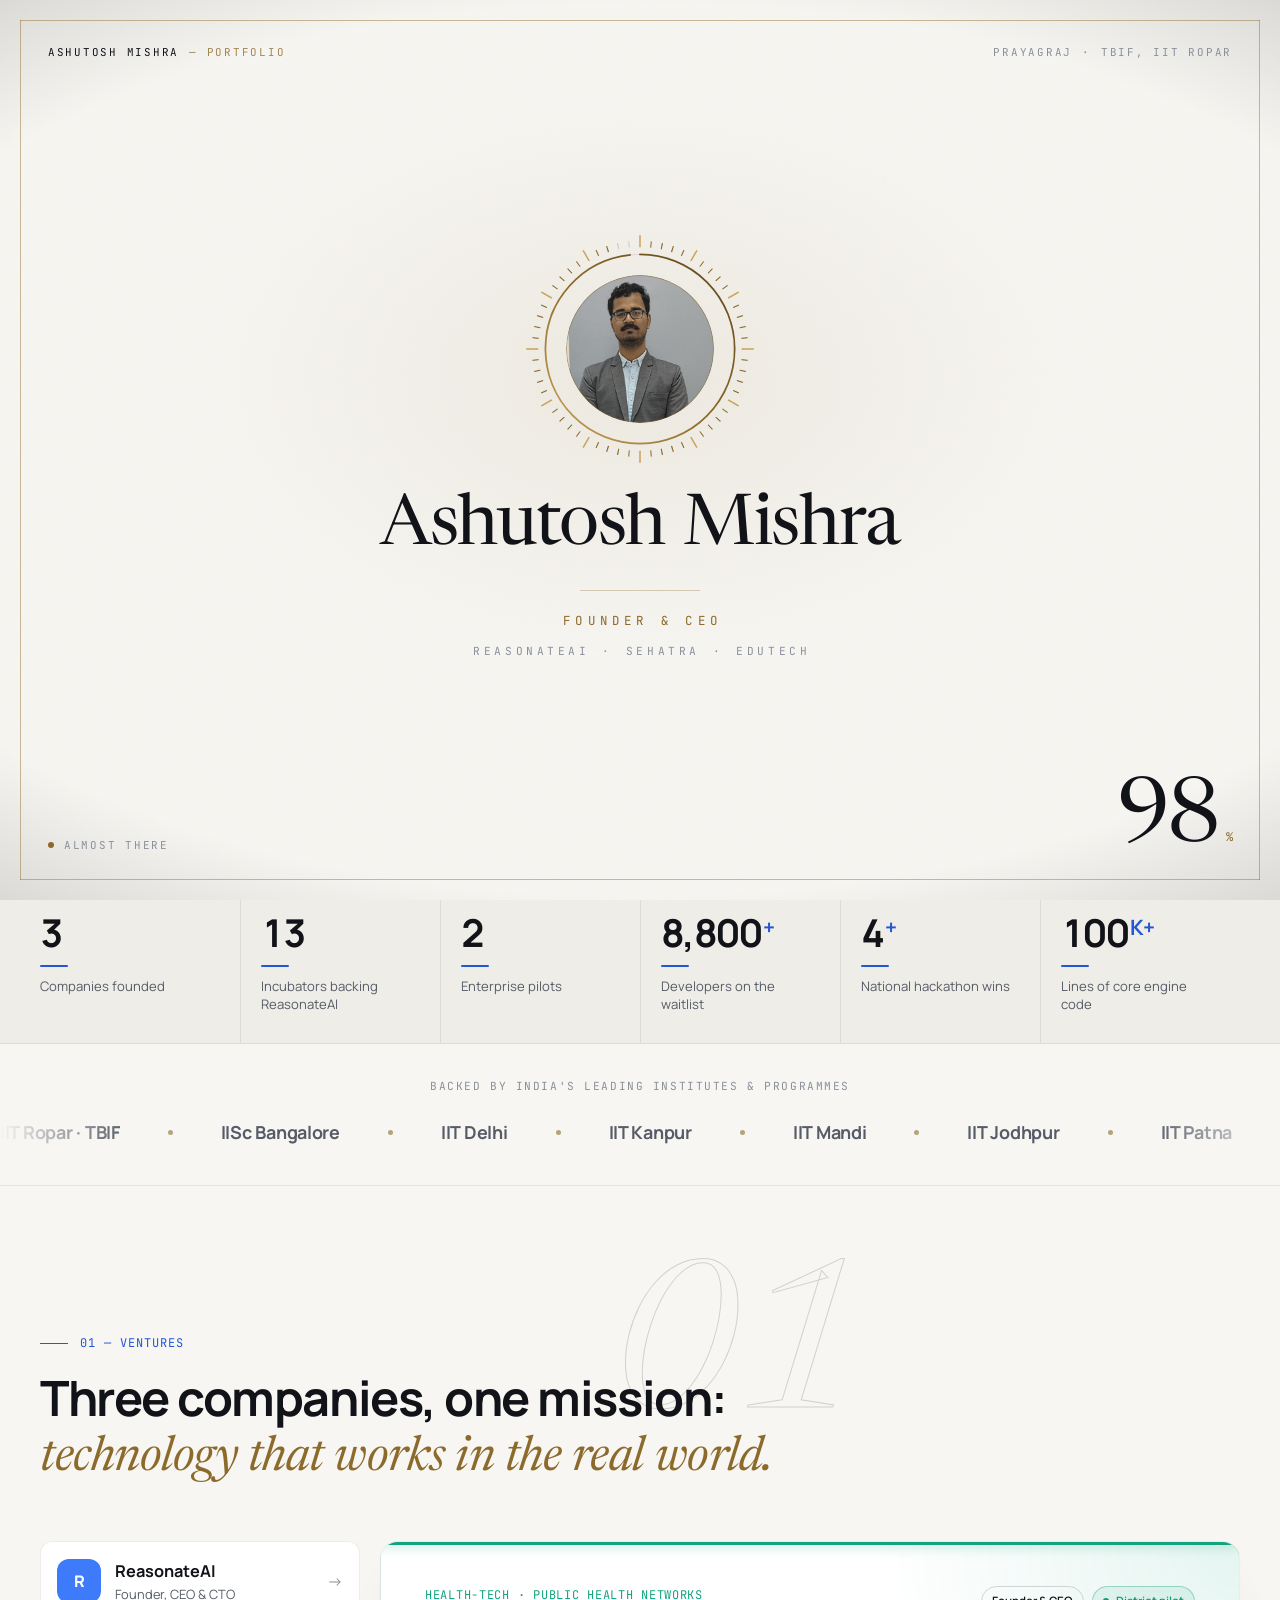
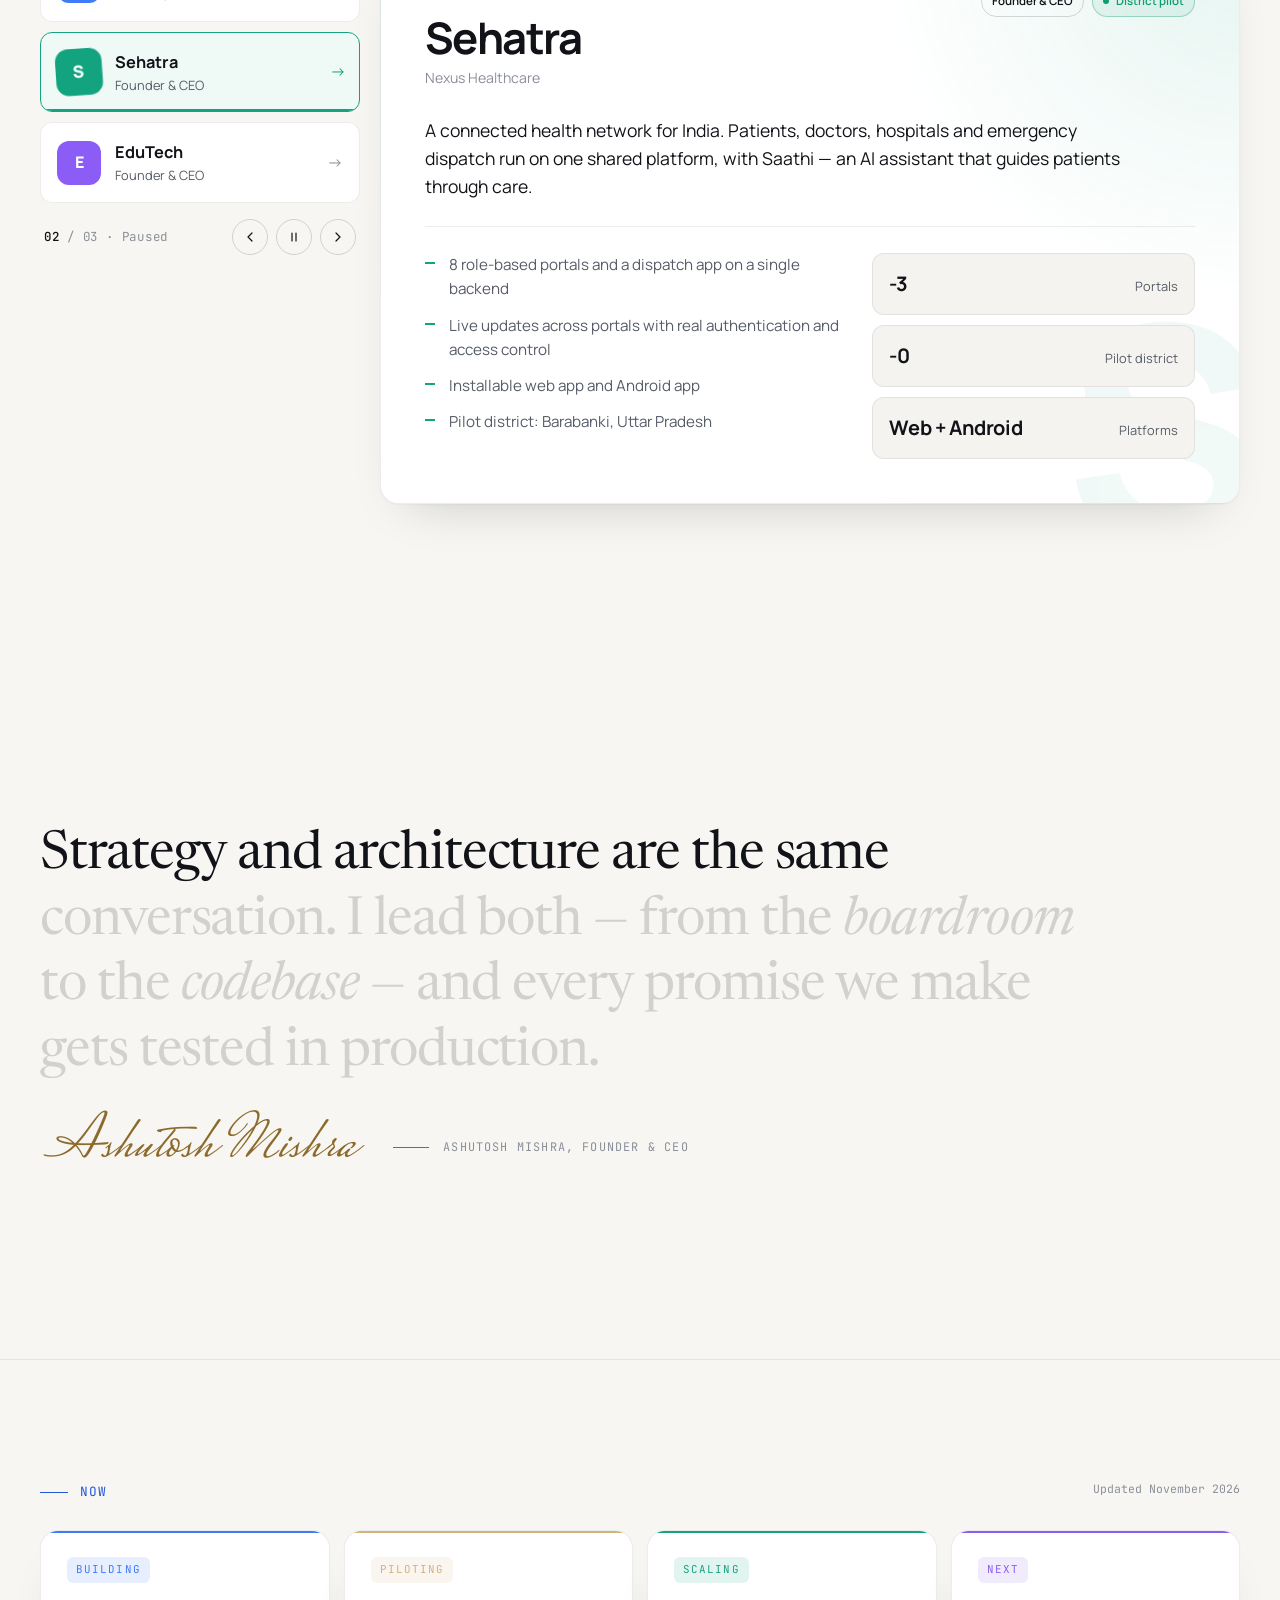
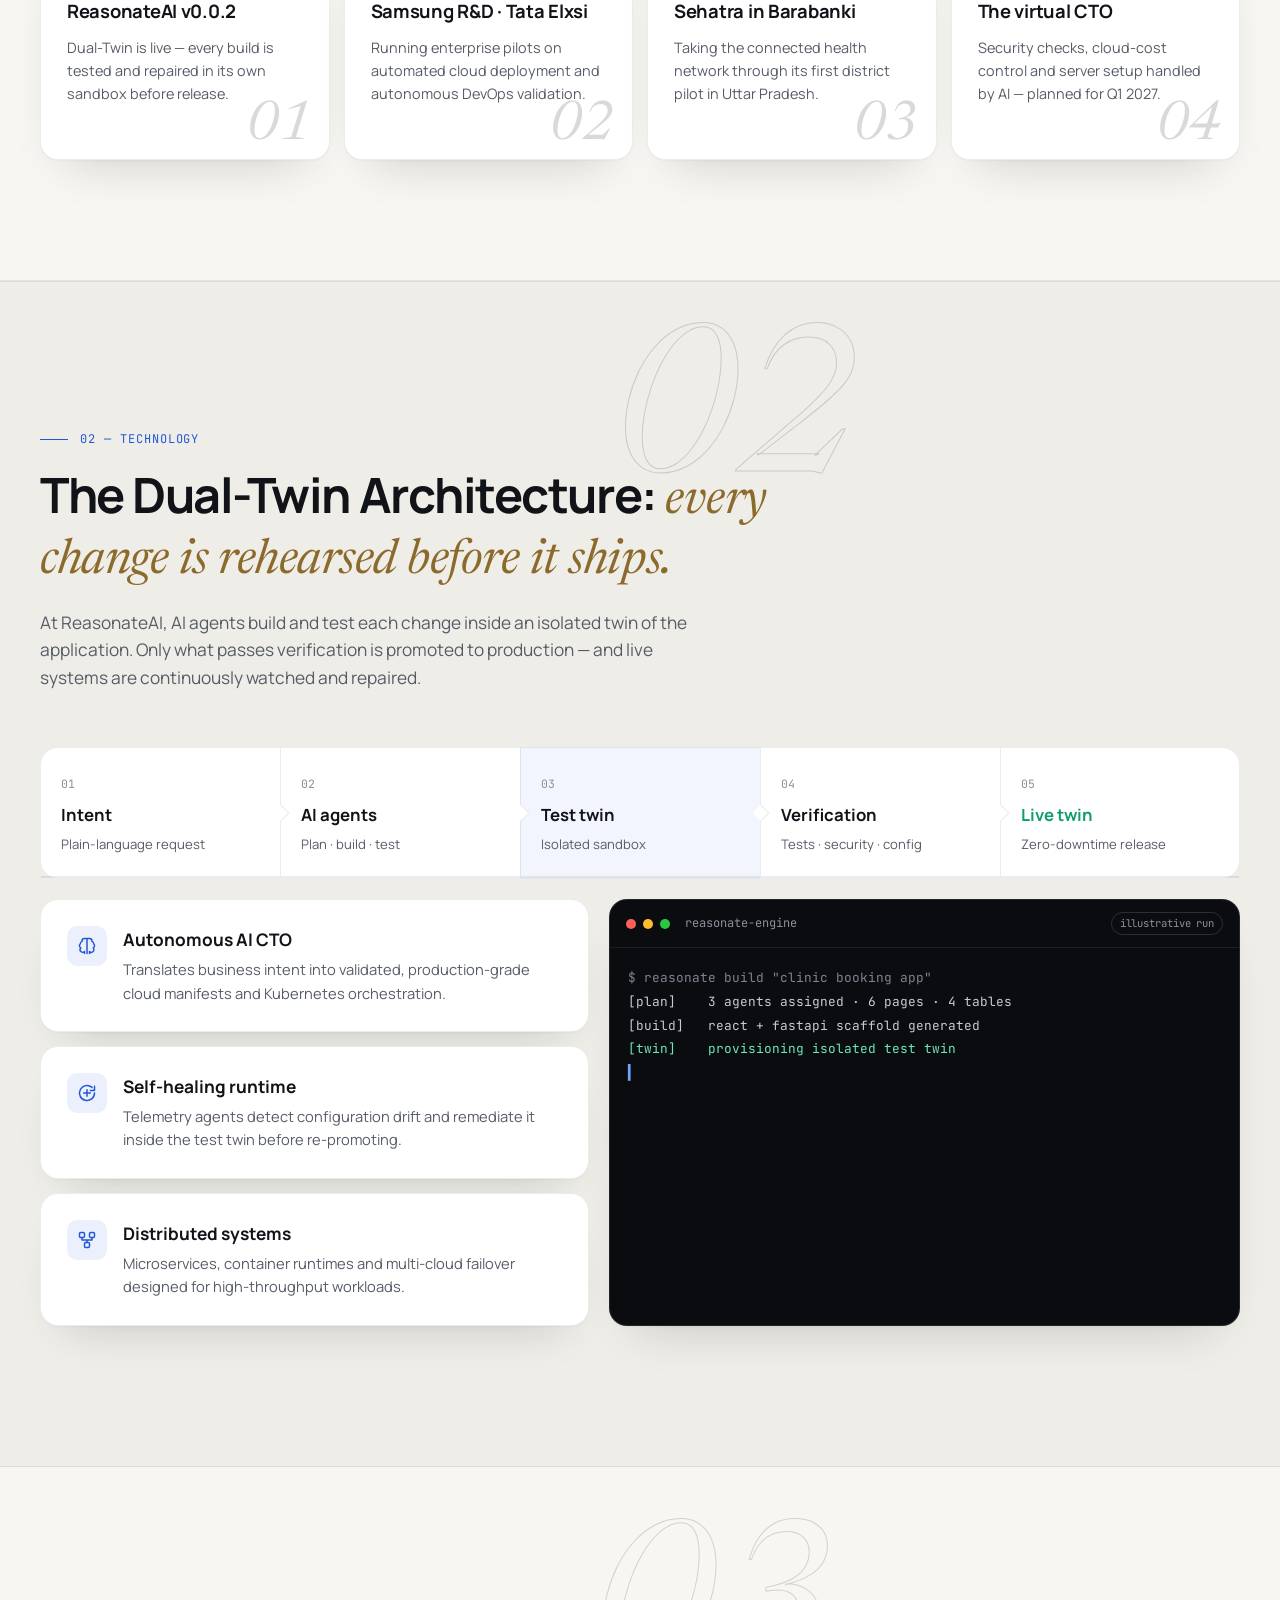
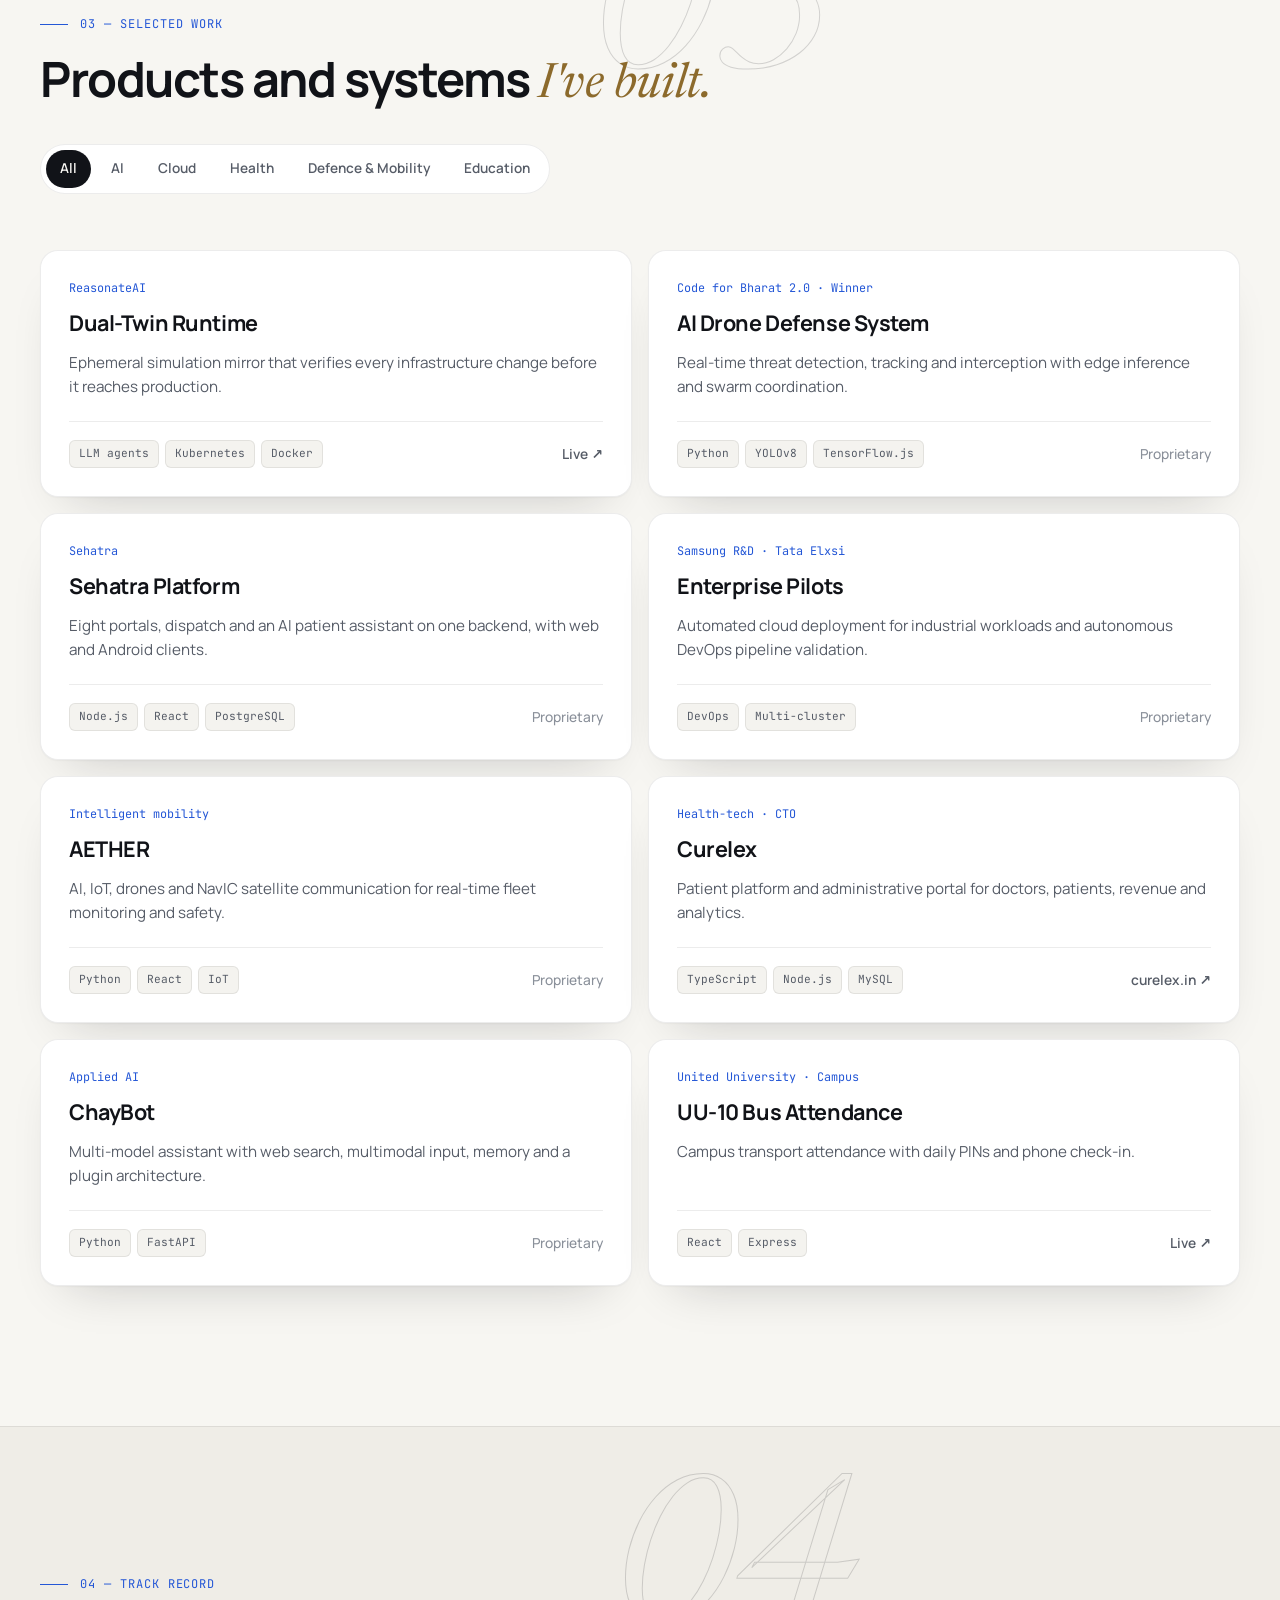
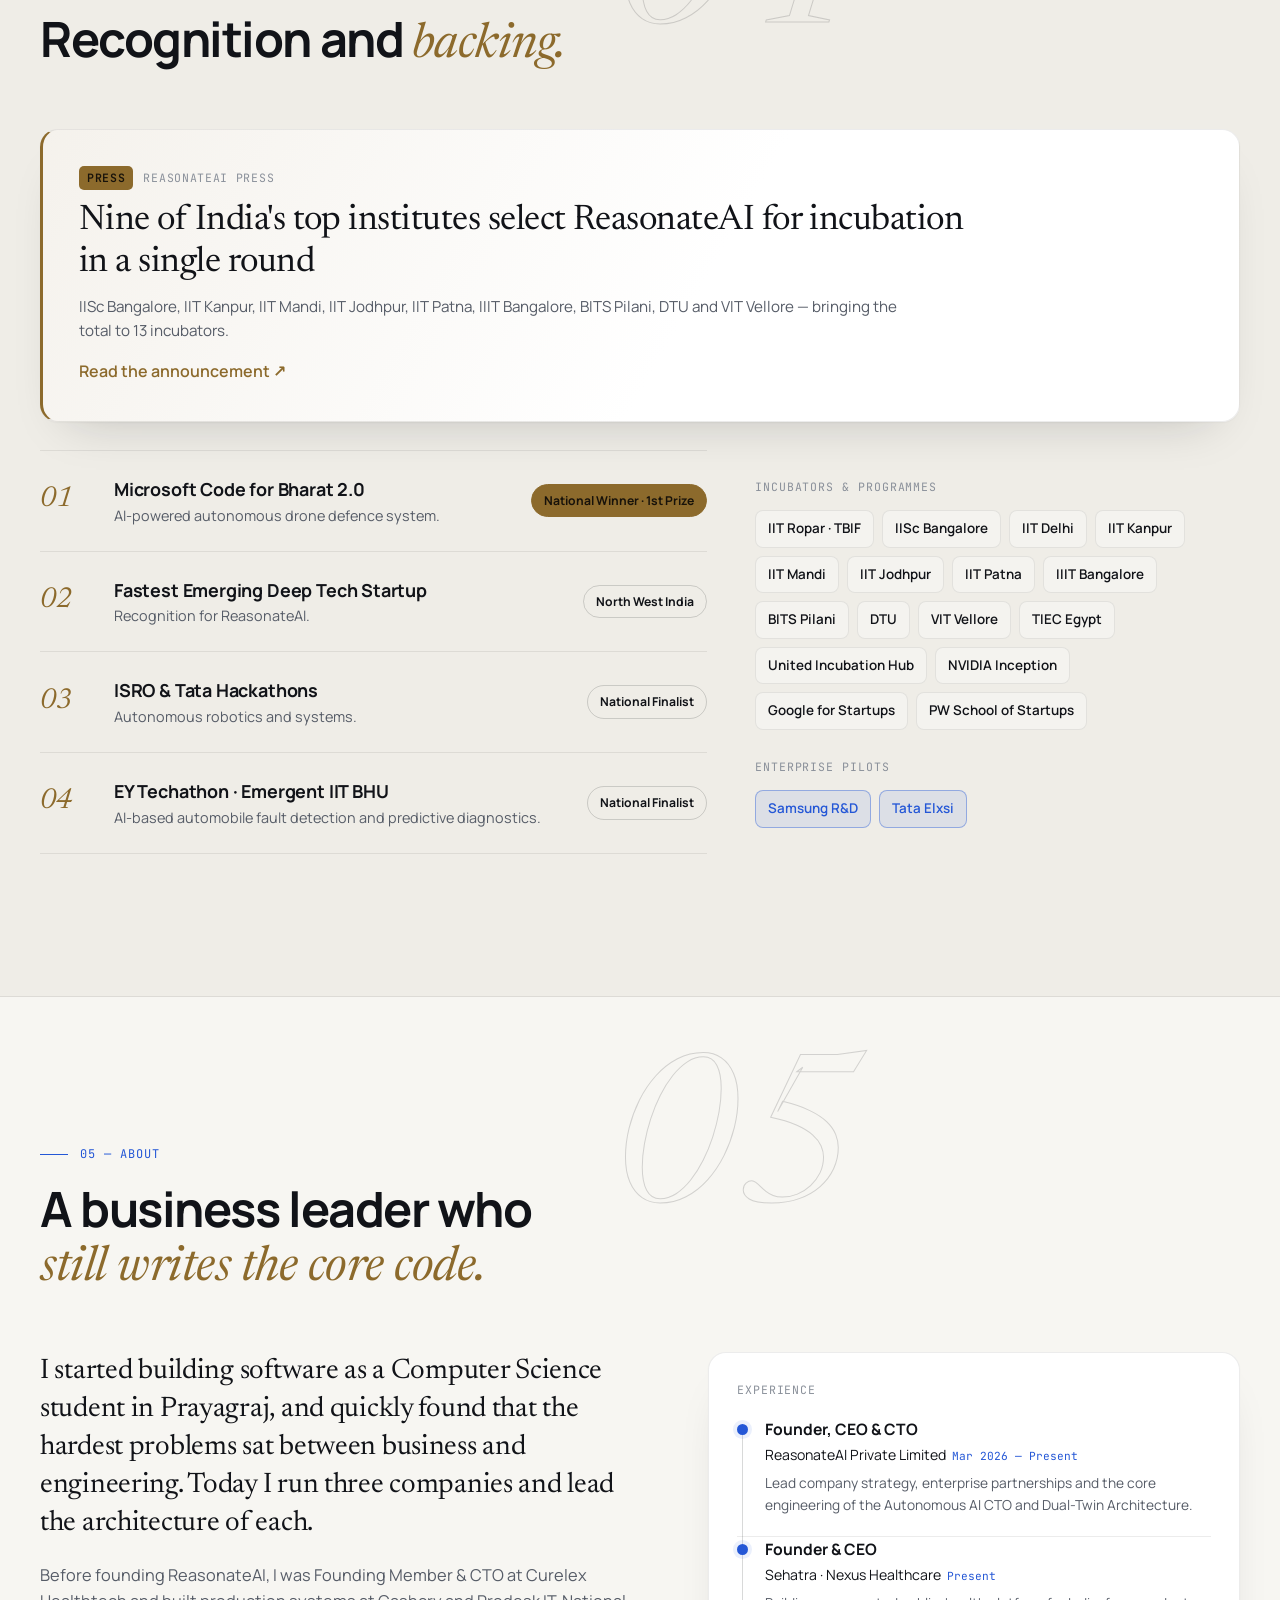
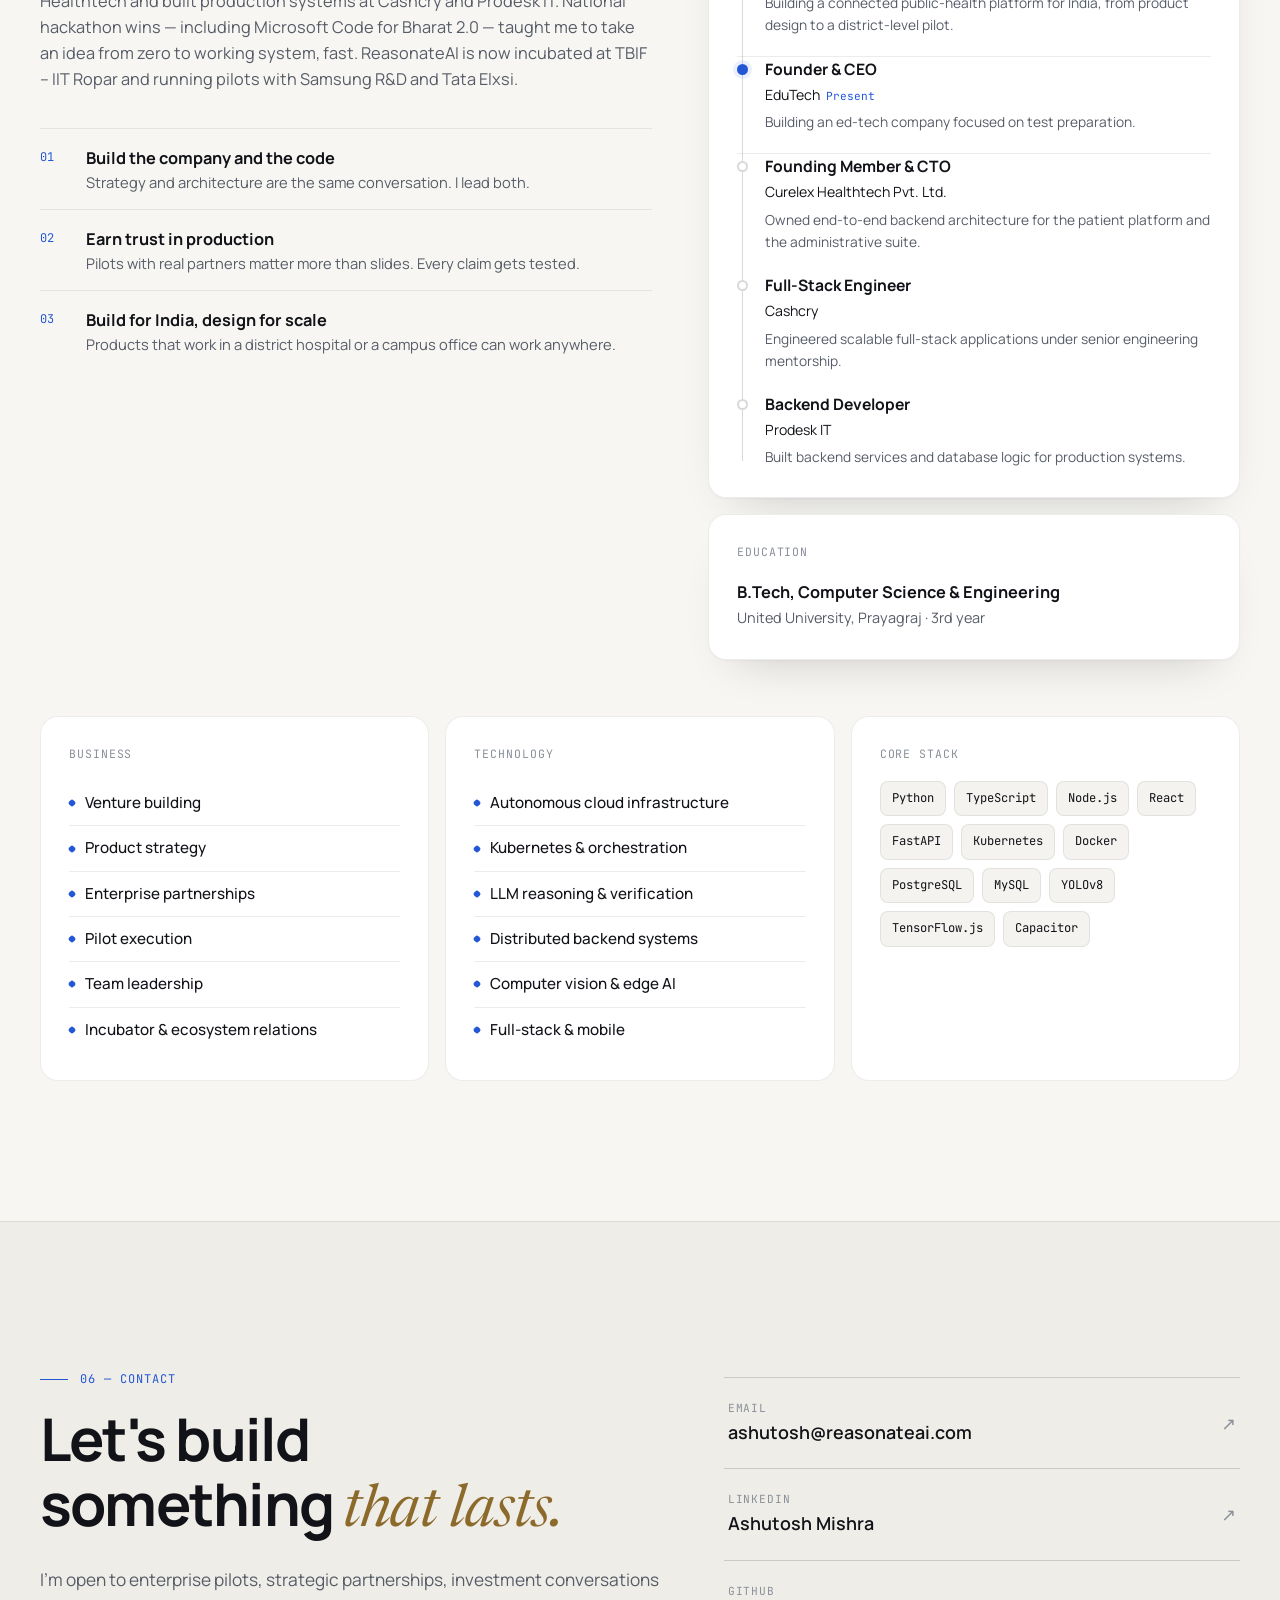
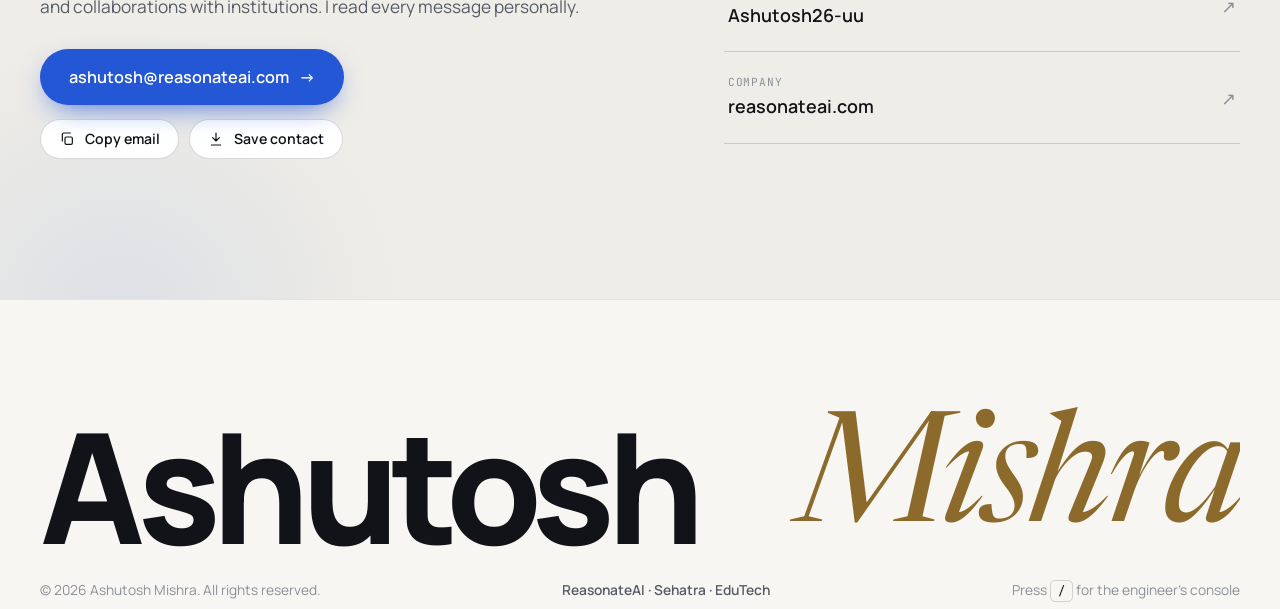
==== commit 0cff34fe: "Add share card, SEO metadata and contact quick actions A 1200x630 share image and full Open Graph/Tw" ====
--- a/index.html
+++ b/index.html
@@ -5,17 +5,58 @@
   <meta name="viewport" content="width=device-width, initial-scale=1" />
   <title>Ashutosh Mishra — Founder & CEO · ReasonateAI, Sehatra, EduTech</title>
   <meta name="description" content="Ashutosh Mishra is an entrepreneur and systems engineer. Founder & CEO of ReasonateAI, Sehatra and EduTech. Incubated at TBIF – IIT Ropar, with enterprise pilots at Samsung R&D and Tata Elxsi." />
+  <meta name="author" content="Ashutosh Mishra" />
   <meta name="theme-color" content="#0B0D11" />
-  <meta property="og:title" content="Ashutosh Mishra — Founder & CEO" />
-  <meta property="og:description" content="Entrepreneur and systems engineer building ReasonateAI, Sehatra and EduTech." />
+  <link rel="canonical" href="https://ashutosh26-uu.github.io/Ashu-portfolio/" />
+
+  <!-- Social sharing (LinkedIn, WhatsApp, X, Slack) -->
   <meta property="og:type" content="profile" />
-  <meta property="og:image" content="assets/ashutosh.jpg" />
+  <meta property="og:site_name" content="Ashutosh Mishra" />
+  <meta property="og:url" content="https://ashutosh26-uu.github.io/Ashu-portfolio/" />
+  <meta property="og:title" content="Ashutosh Mishra — Founder & CEO · ReasonateAI, Sehatra, EduTech" />
+  <meta property="og:description" content="Entrepreneur and systems engineer building companies where AI meets real-world infrastructure. Incubated at TBIF – IIT Ropar." />
+  <meta property="og:image" content="https://ashutosh26-uu.github.io/Ashu-portfolio/assets/og.jpg" />
+  <meta property="og:image:width" content="1200" />
+  <meta property="og:image:height" content="630" />
+  <meta property="og:image:alt" content="Ashutosh Mishra — Founder & CEO of ReasonateAI, Sehatra and EduTech" />
+  <meta property="profile:first_name" content="Ashutosh" />
+  <meta property="profile:last_name" content="Mishra" />
+  <meta name="twitter:card" content="summary_large_image" />
+  <meta name="twitter:title" content="Ashutosh Mishra — Founder & CEO" />
+  <meta name="twitter:description" content="Building companies where AI meets real-world infrastructure." />
+  <meta name="twitter:image" content="https://ashutosh26-uu.github.io/Ashu-portfolio/assets/og.jpg" />
+
+  <!-- Structured data so search engines understand who this page is about -->
+  <script type="application/ld+json">
+  {
+    "@context": "https://schema.org",
+    "@type": "Person",
+    "name": "Ashutosh Mishra",
+    "url": "https://ashutosh26-uu.github.io/Ashu-portfolio/",
+    "image": "https://ashutosh26-uu.github.io/Ashu-portfolio/assets/ashutosh.jpg",
+    "jobTitle": "Founder & CEO",
+    "description": "Entrepreneur and systems engineer. Founder & CEO of ReasonateAI, Sehatra and EduTech.",
+    "email": "mailto:ashutosh@reasonateai.com",
+    "address": { "@type": "PostalAddress", "addressLocality": "Prayagraj", "addressRegion": "Uttar Pradesh", "addressCountry": "IN" },
+    "worksFor": [
+      { "@type": "Organization", "name": "ReasonateAI Private Limited", "url": "https://www.reasonateai.com" },
+      { "@type": "Organization", "name": "Sehatra" },
+      { "@type": "Organization", "name": "EduTech" }
+    ],
+    "alumniOf": { "@type": "CollegeOrUniversity", "name": "United University, Prayagraj" },
+    "award": ["Microsoft Code for Bharat 2.0 — National Winner"],
+    "knowsAbout": ["Autonomous AI infrastructure", "Cloud orchestration", "Kubernetes", "LLM agents", "Distributed systems"],
+    "sameAs": ["https://www.linkedin.com/in/ashutosh-mishra-841408324/", "https://github.com/Ashutosh26-uu", "https://www.reasonateai.com/team/ashutosh-mishra"]
+  }
+  </script>
+
   <link rel="icon" href="assets/favicon.svg" type="image/svg+xml" />
+  <link rel="apple-touch-icon" href="assets/apple-touch-icon.png" />
   <link rel="preload" as="image" href="assets/ashutosh.jpg" />
   <link rel="preconnect" href="https://fonts.googleapis.com" />
   <link rel="preconnect" href="https://fonts.gstatic.com" crossorigin />
   <link href="https://fonts.googleapis.com/css2?family=JetBrains+Mono:wght@400;500&family=Manrope:wght@400;500;600;700;800&family=Mrs+Saint+Delafield&family=Newsreader:ital,opsz,wght@0,6..72,400;0,6..72,500;1,6..72,400&display=swap" rel="stylesheet" />
-  <link rel="stylesheet" href="css/style.css?v=25" />
+  <link rel="stylesheet" href="css/style.css?v=26" />
   <script>
     try { const t = localStorage.getItem("theme"); if (t) document.documentElement.dataset.theme = t; } catch (e) {}
     // Intro only runs with JS and full motion; the short variant is used on repeat visits in a session
@@ -302,6 +343,16 @@
           <p class="section__lead">I'm open to enterprise pilots, strategic partnerships, investment conversations and
             collaborations with institutions. I read every message personally.</p>
           <a class="btn btn--primary btn--lg" href="mailto:ashutosh@reasonateai.com">ashutosh@reasonateai.com <span aria-hidden="true">→</span></a>
+          <div class="contact__actions">
+            <button class="btn btn--ghost btn--sm" id="copyEmail" type="button">
+              <svg viewBox="0 0 24 24" aria-hidden="true"><rect x="9" y="9" width="11" height="11" rx="2"/><path d="M5 15V5a2 2 0 0 1 2-2h10"/></svg>
+              <span>Copy email</span>
+            </button>
+            <button class="btn btn--ghost btn--sm" id="saveContact" type="button">
+              <svg viewBox="0 0 24 24" aria-hidden="true"><path d="M12 3v12M7 10l5 5 5-5"/><path d="M5 21h14"/></svg>
+              <span>Save contact</span>
+            </button>
+          </div>
         </div>
         <ul class="contact__list reveal" id="contactLinks"></ul>
       </div>
@@ -328,7 +379,7 @@
     </div>
   </div>
 
-  <script src="js/data.js?v=25"></script>
-  <script src="js/main.js?v=25"></script>
+  <script src="js/data.js?v=26"></script>
+  <script src="js/main.js?v=26"></script>
 </body>
 </html>
--- a/css/style.css
+++ b/css/style.css
@@ -574,6 +574,15 @@
   .trust__row li::after { margin-left: 32px; }
 }
 
+/* Contact quick actions + toast */
+.contact__actions { display: flex; flex-wrap: wrap; gap: 10px; margin-top: 14px; }
+.contact__actions .btn svg { width: 16px; height: 16px; fill: none; stroke: currentColor; stroke-width: 1.8; stroke-linecap: round; stroke-linejoin: round; }
+.contact__actions .btn:hover span { transform: none; }
+.toast { position: fixed; left: 50%; bottom: 28px; z-index: 400; padding: 12px 18px; border-radius: 999px; font-size: 0.9rem; font-weight: 600;
+  background: var(--text); color: var(--bg); box-shadow: 0 18px 40px -12px rgba(0, 0, 0, 0.5);
+  opacity: 0; transform: translate(-50%, 12px); pointer-events: none; transition: opacity 0.3s, transform 0.4s var(--ease); }
+.toast.show { opacity: 1; transform: translate(-50%, 0); }
+
 /* Ghost section numerals behind headings */
 .section__head { position: relative; }
 .ghost-num { position: absolute; right: 0; top: -0.32em; z-index: -1; pointer-events: none; user-select: none;
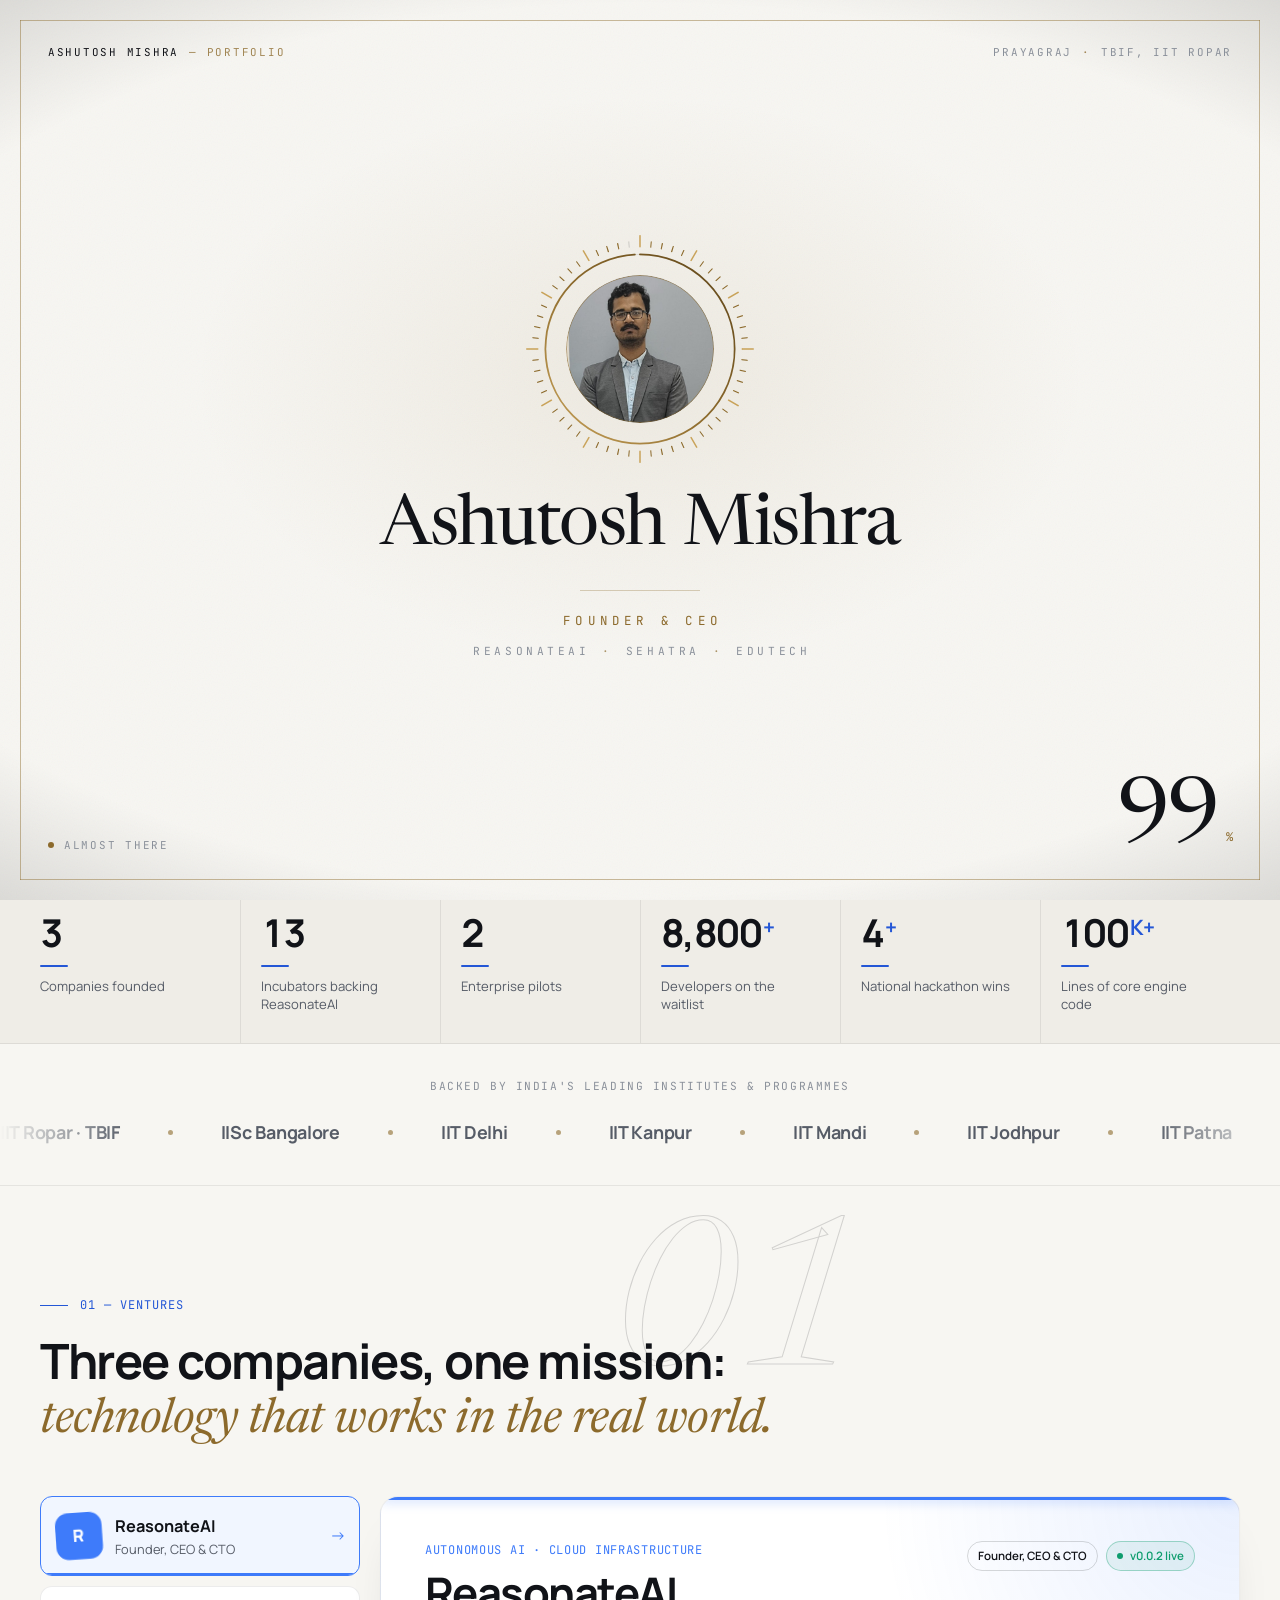
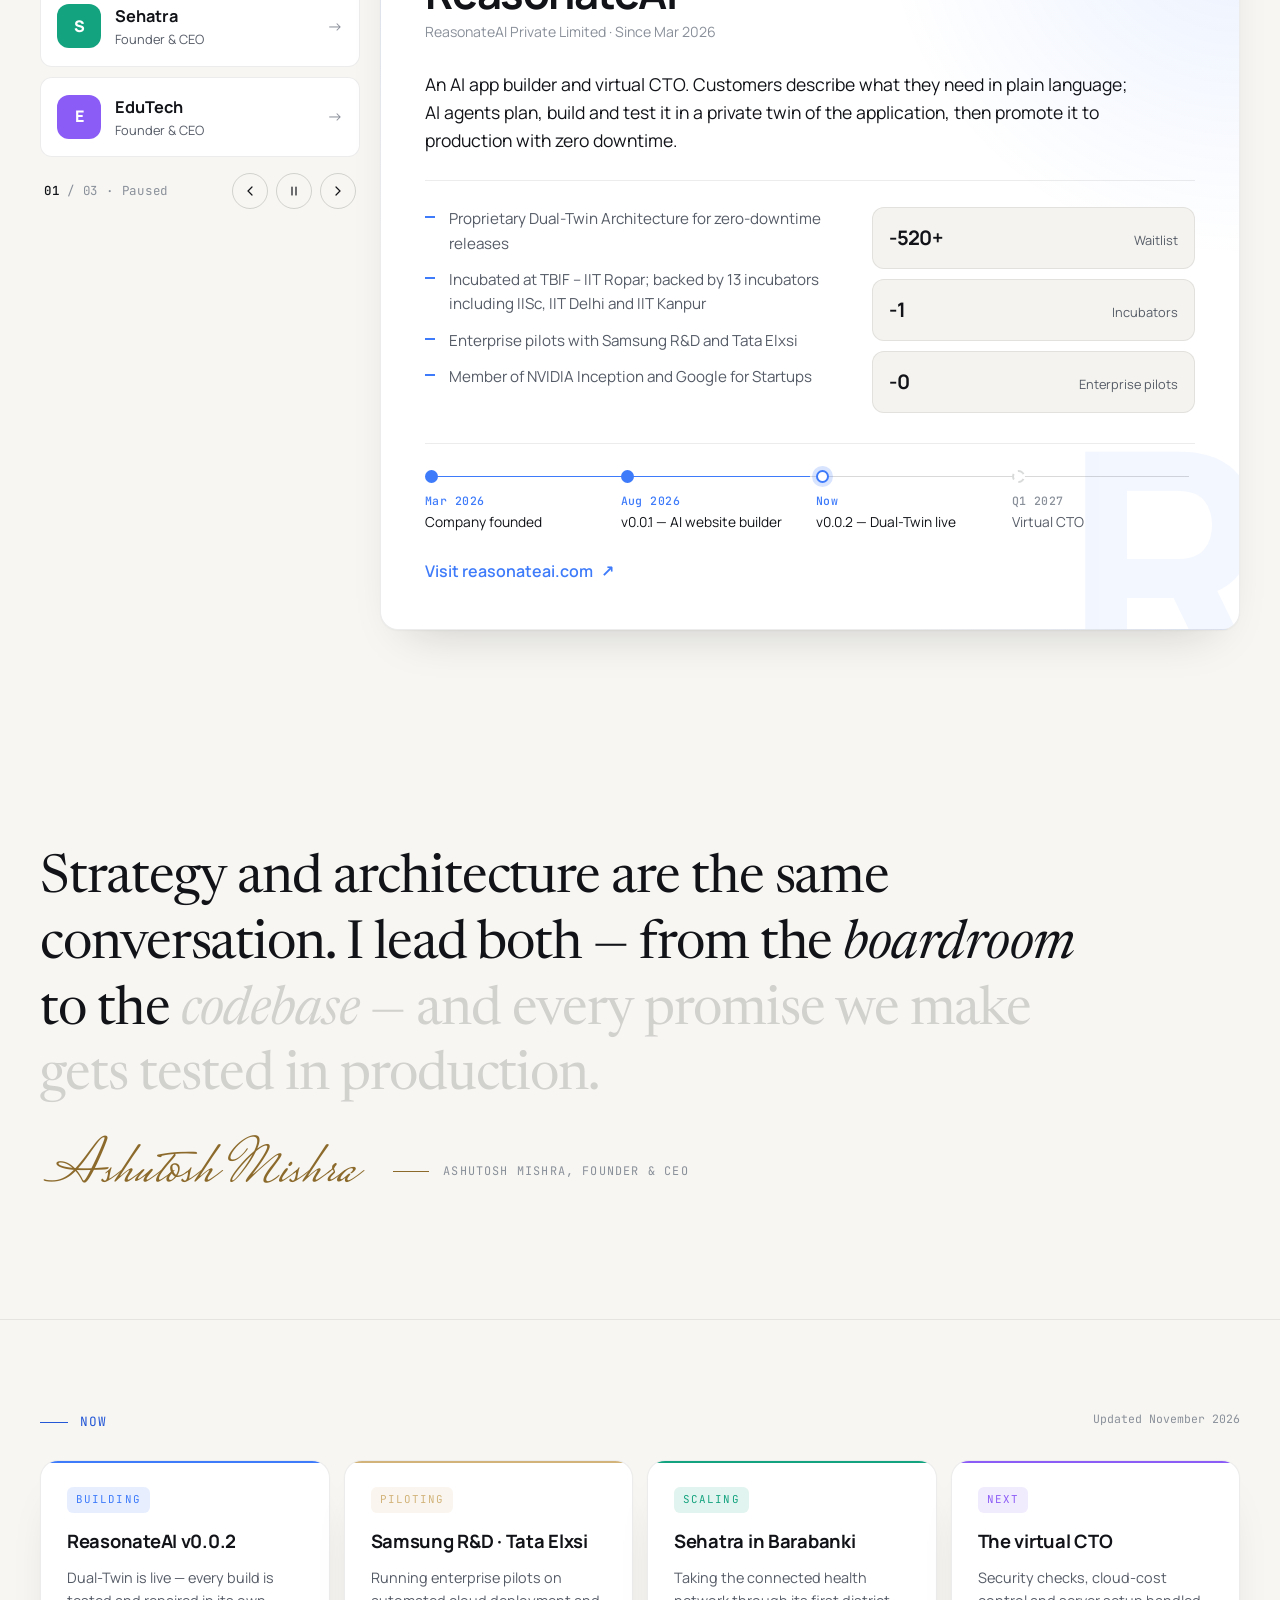
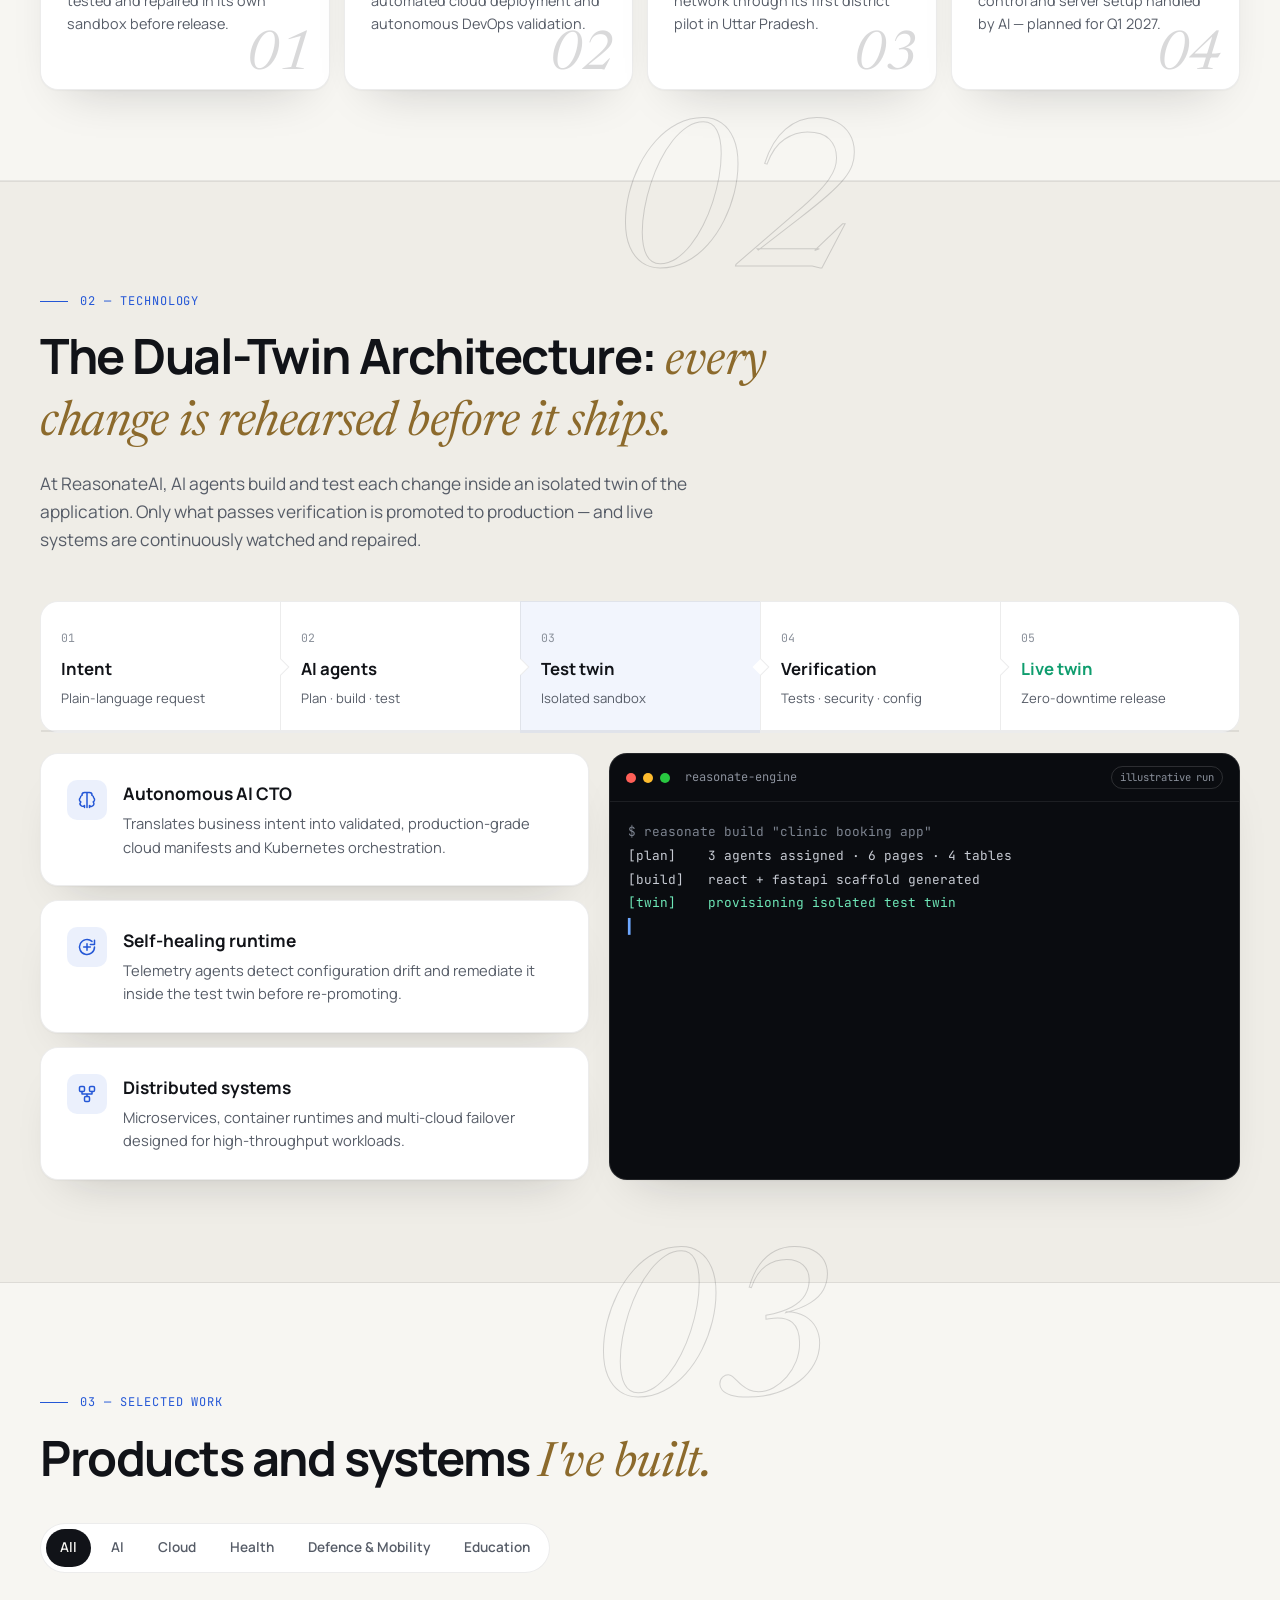
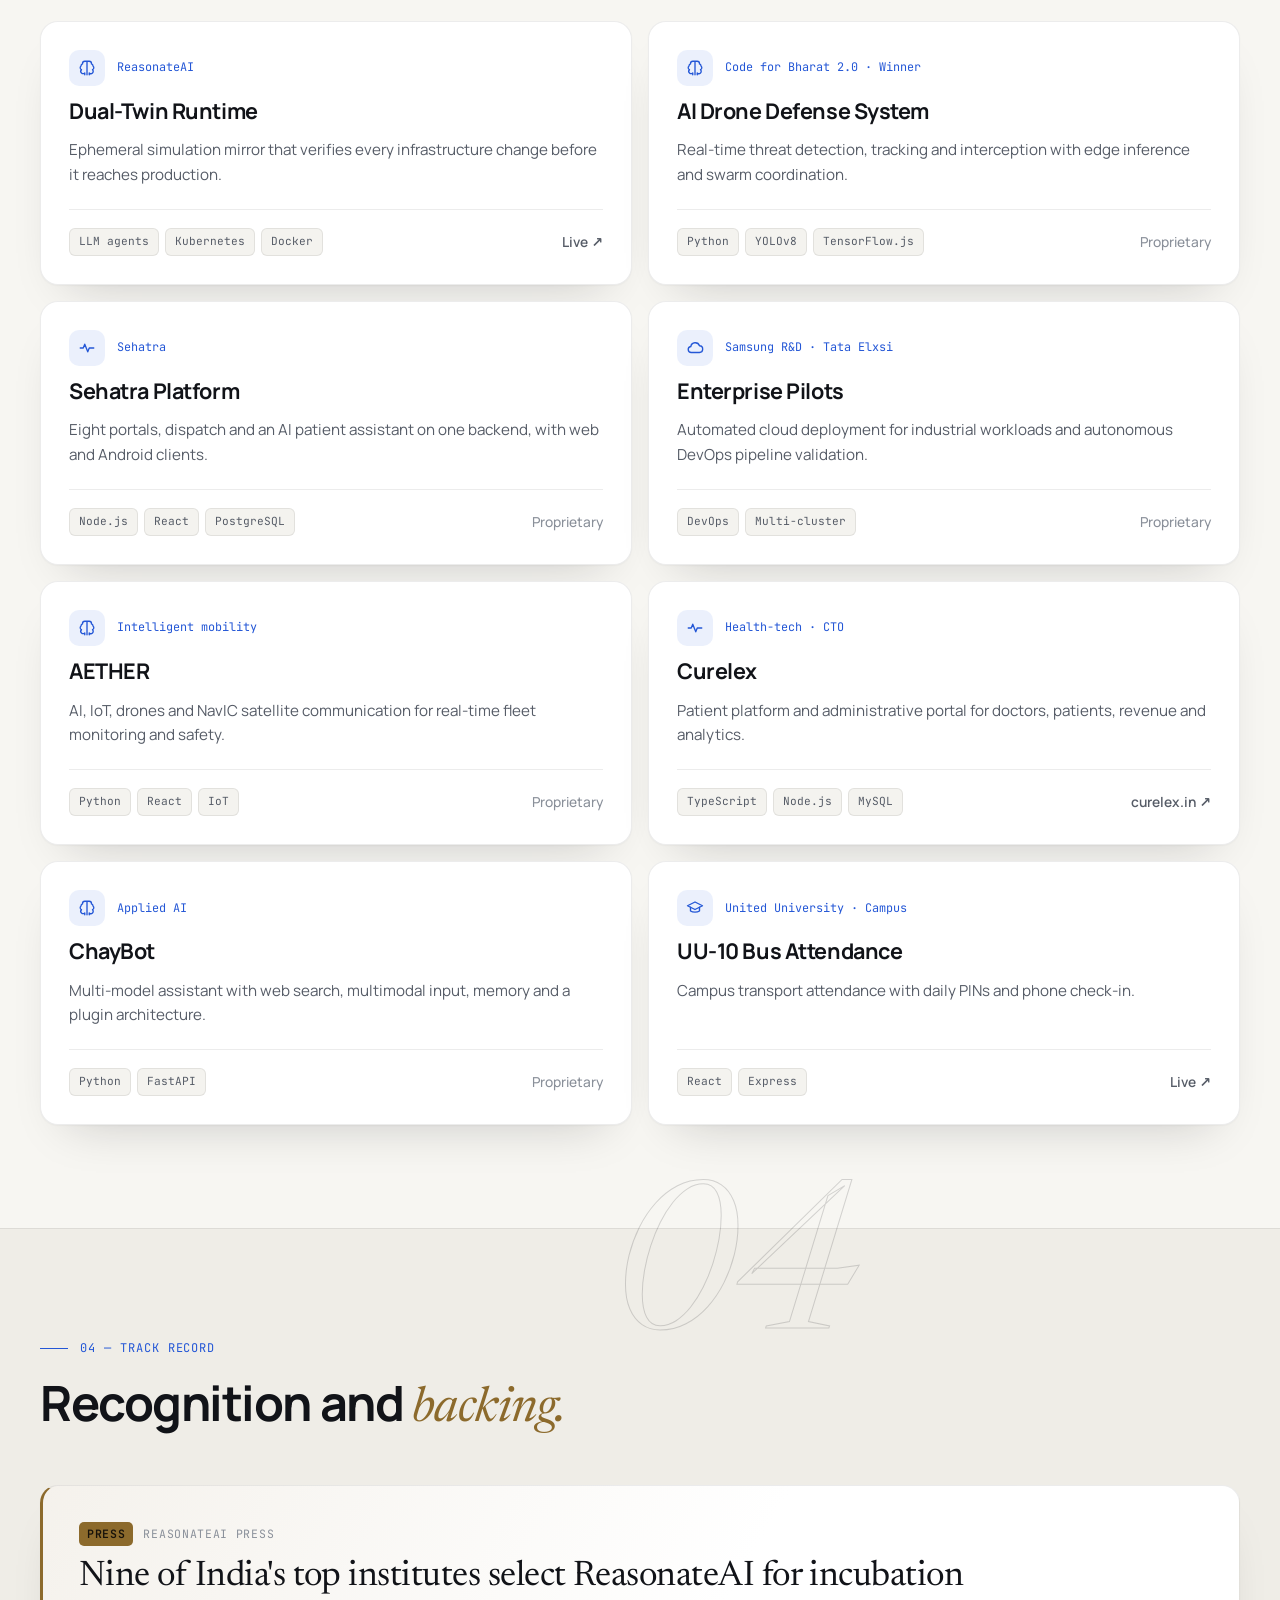
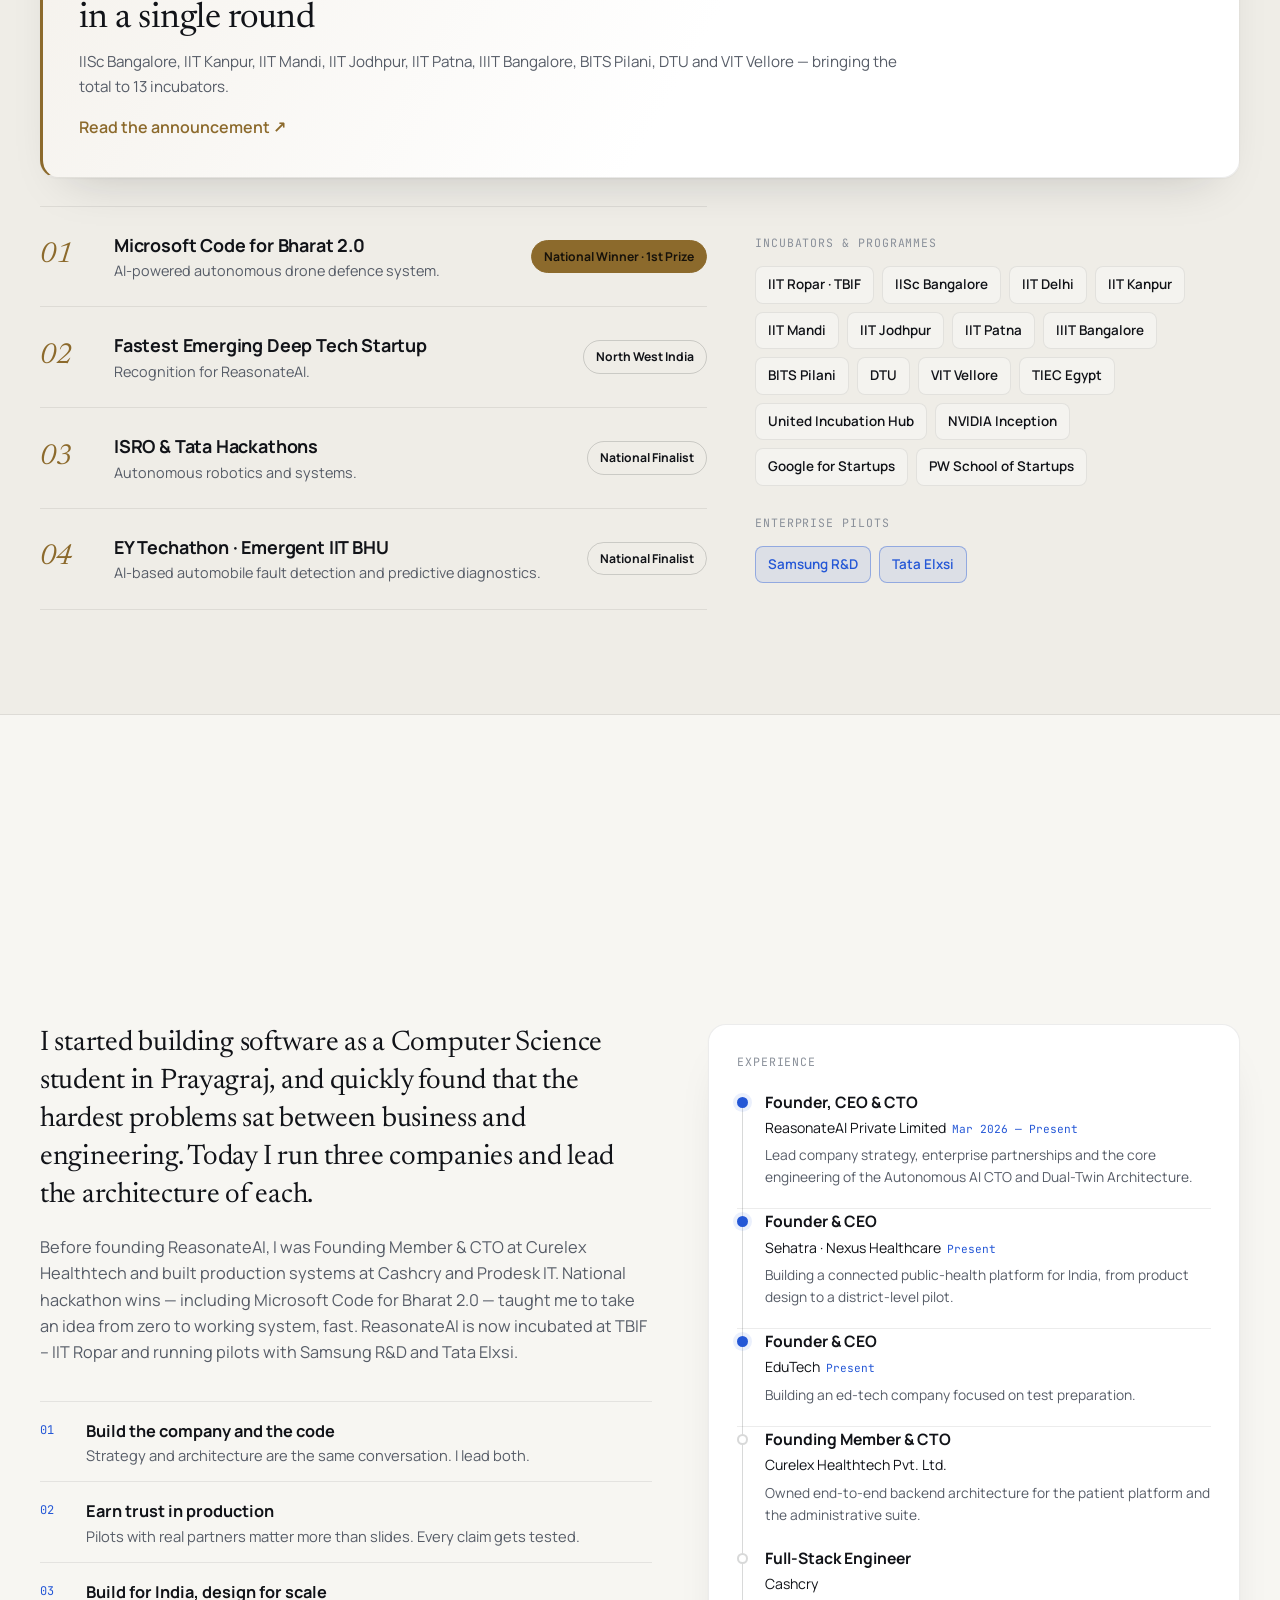
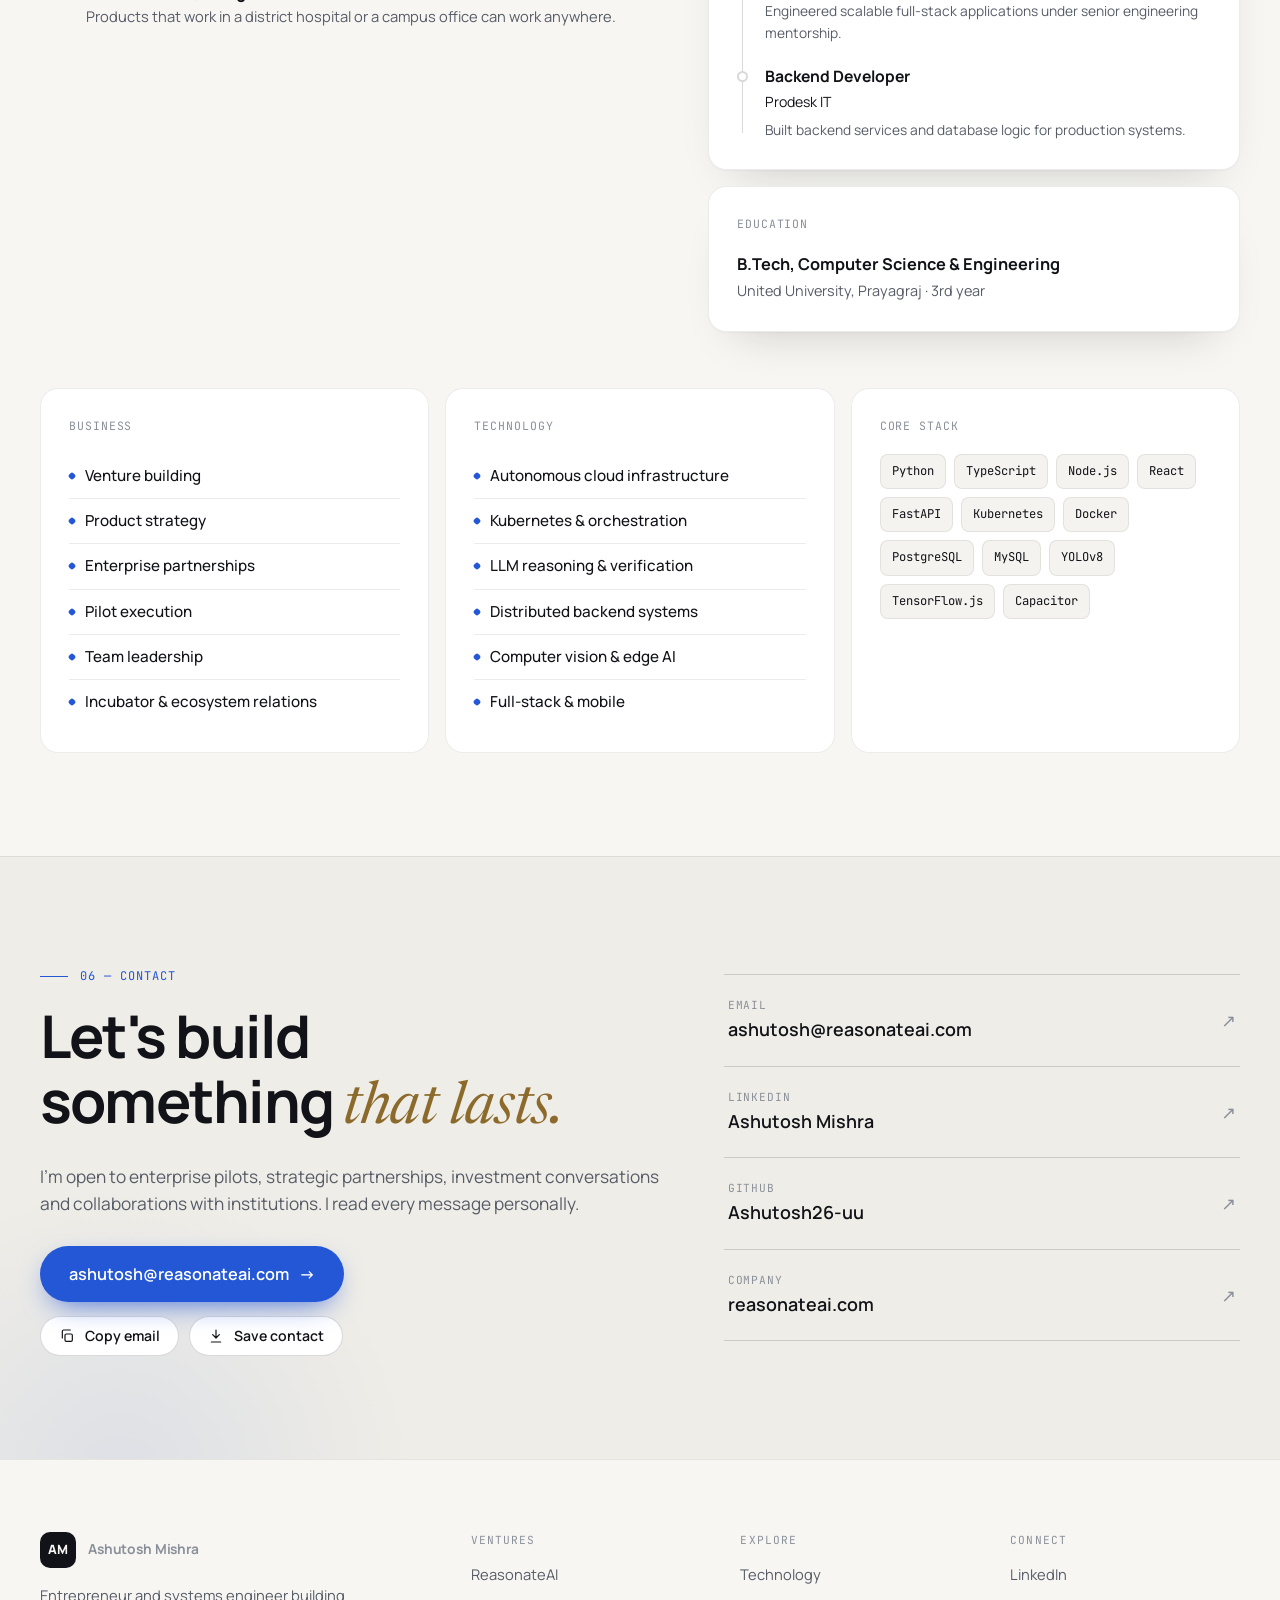
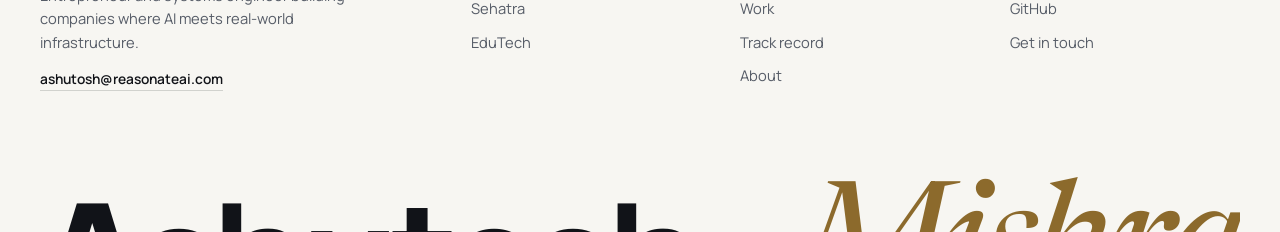
==== commit 415159c8: "Tighten spacing, add project icons, full footer and back-to-top Section padding drops from up to 180" ====
--- a/index.html
+++ b/index.html
@@ -56,7 +56,7 @@
   <link rel="preconnect" href="https://fonts.googleapis.com" />
   <link rel="preconnect" href="https://fonts.gstatic.com" crossorigin />
   <link href="https://fonts.googleapis.com/css2?family=JetBrains+Mono:wght@400;500&family=Manrope:wght@400;500;600;700;800&family=Mrs+Saint+Delafield&family=Newsreader:ital,opsz,wght@0,6..72,400;0,6..72,500;1,6..72,400&display=swap" rel="stylesheet" />
-  <link rel="stylesheet" href="css/style.css?v=26" />
+  <link rel="stylesheet" href="css/style.css?v=28" />
   <script>
     try { const t = localStorage.getItem("theme"); if (t) document.documentElement.dataset.theme = t; } catch (e) {}
     // Intro only runs with JS and full motion; the short variant is used on repeat visits in a session
@@ -360,14 +360,44 @@
   </main>
 
   <footer class="footer">
+    <div class="container footer__top">
+      <div class="footer__about">
+        <a href="#top" class="brand"><span class="brand__mark">AM</span><span class="brand__name">Ashutosh Mishra</span></a>
+        <p>Entrepreneur and systems engineer building companies where AI meets real-world infrastructure.</p>
+        <a class="footer__mail" href="mailto:ashutosh@reasonateai.com">ashutosh@reasonateai.com</a>
+      </div>
+      <nav class="footer__col" aria-label="Ventures">
+        <p>Ventures</p>
+        <a href="https://www.reasonateai.com" target="_blank" rel="noopener">ReasonateAI</a>
+        <a href="#ventures">Sehatra</a>
+        <a href="#ventures">EduTech</a>
+      </nav>
+      <nav class="footer__col" aria-label="Site">
+        <p>Explore</p>
+        <a href="#technology">Technology</a>
+        <a href="#work">Work</a>
+        <a href="#record">Track record</a>
+        <a href="#about">About</a>
+      </nav>
+      <nav class="footer__col" aria-label="Connect">
+        <p>Connect</p>
+        <a href="https://www.linkedin.com/in/ashutosh-mishra-841408324/" target="_blank" rel="noopener">LinkedIn</a>
+        <a href="https://github.com/Ashutosh26-uu" target="_blank" rel="noopener">GitHub</a>
+        <a href="#contact">Get in touch</a>
+      </nav>
+    </div>
     <div class="container">
       <p class="wordmark" id="wordmark" aria-hidden="true"><span>Ashutosh</span> <span>Mishra</span></p>
     </div>
     <div class="container footer__inner">
       <span>© <span id="year"></span> Ashutosh Mishra. All rights reserved.</span>
-      <span class="footer__ventures">ReasonateAI · Sehatra · EduTech</span>
+      <span class="footer__ventures">Prayagraj · TBIF, IIT Ropar</span>
       <span class="footer__hint">Press <kbd>/</kbd> for the engineer's console</span>
     </div>
+    <a href="#top" class="to-top" id="toTop" aria-label="Back to top">
+      <svg class="to-top__ring" viewBox="0 0 44 44" aria-hidden="true"><circle cx="22" cy="22" r="20" /><circle id="toTopProgress" cx="22" cy="22" r="20" /></svg>
+      <svg class="to-top__arrow" viewBox="0 0 24 24" aria-hidden="true"><path d="M12 19V5M6 11l6-6 6 6" /></svg>
+    </a>
   </footer>
 
   <!-- Console (keyboard: /) -->
@@ -379,7 +409,7 @@
     </div>
   </div>
 
-  <script src="js/data.js?v=26"></script>
-  <script src="js/main.js?v=26"></script>
+  <script src="js/data.js?v=28"></script>
+  <script src="js/main.js?v=28"></script>
 </body>
 </html>
--- a/css/style.css
+++ b/css/style.css
@@ -176,9 +176,9 @@
 /* ==========================================================================
    Sections
    ========================================================================== */
-.section { padding: clamp(88px, 11vw, 140px) 0; }
+.section { padding: clamp(72px, 8vw, 112px) 0; }
 .section--alt { background: var(--bg-alt); border-block: 1px solid var(--line); }
-.section__head { max-width: 820px; margin-bottom: 56px; }
+.section__head { max-width: 820px; margin-bottom: 48px; }
 .section__head h2, .contact__title { font-size: clamp(2rem, 3.8vw, 3.2rem); line-height: 1.1; letter-spacing: -0.03em; font-weight: 700; text-wrap: balance; }
 .section__lead { margin-top: 20px; font-size: 1.08rem; color: var(--muted); max-width: 680px; }
 .section__head--row { max-width: none; display: flex; justify-content: space-between; align-items: flex-end; gap: 32px; flex-wrap: wrap; }
@@ -313,6 +313,12 @@
 .project:hover { border-color: var(--line-2); transform: translateY(-3px); }
 .project.hide { display: none; }
 .project__org { font-family: var(--mono); font-size: 0.74rem; color: var(--accent); }
+.project__head { display: flex; align-items: center; gap: 12px; }
+.project__icon { width: 36px; height: 36px; flex: none; border-radius: 10px; display: grid; place-items: center; background: var(--accent-soft); color: var(--accent);
+  transition: transform 0.4s var(--ease); }
+.project__icon svg { width: 18px; height: 18px; fill: none; stroke: currentColor; stroke-width: 1.8; stroke-linecap: round; stroke-linejoin: round; }
+.project:hover .project__icon { transform: rotate(-6deg) scale(1.06); }
+.project h3 { margin-top: 18px; }
 .project h3 { font-size: 1.35rem; letter-spacing: -0.02em; margin: 8px 0 10px; }
 /* Cards with a live site are clickable end to end */
 .project__stretch::before { content: ""; position: absolute; inset: 0; z-index: 1; border-radius: inherit; }
@@ -380,7 +386,7 @@
 .chips span { font-family: var(--mono); font-size: 0.76rem; padding: 7px 11px; border-radius: 8px; background: var(--surface-2); border: 1px solid var(--line); }
 
 /* Contact */
-.contact { padding: clamp(88px, 11vw, 140px) 0; background: var(--bg-alt); border-top: 1px solid var(--line); position: relative; overflow: hidden; }
+.contact { padding: clamp(72px, 8vw, 112px) 0; background: var(--bg-alt); border-top: 1px solid var(--line); position: relative; overflow: hidden; }
 .contact::before { content: ""; position: absolute; width: 640px; height: 640px; left: -200px; bottom: -340px; border-radius: 50%; background: radial-gradient(circle, var(--accent-soft), transparent 65%); pointer-events: none; }
 .contact__inner { position: relative; display: grid; grid-template-columns: 1.2fr 1fr; gap: 64px; align-items: center; }
 .contact__title { font-size: clamp(2.4rem, 4.6vw, 4rem); }
@@ -393,7 +399,33 @@
 .contact__list a:hover .arr { transform: translate(3px, -3px); color: var(--accent); }
 
 /* Footer */
-.footer { border-top: 1px solid var(--line); padding: 28px 0 36px; font-size: 0.86rem; color: var(--faint); }
+.footer { border-top: 1px solid var(--line); padding: 0 0 36px; font-size: 0.86rem; color: var(--faint); }
+.footer__top { display: grid; grid-template-columns: 1.7fr 1fr 1fr 1fr; gap: 40px; padding: clamp(48px, 6vw, 72px) 0 8px; }
+.footer__about p { margin: 16px 0 14px; max-width: 340px; color: var(--muted); font-size: 0.92rem; line-height: 1.6; }
+.footer__mail { font-weight: 600; color: var(--text); border-bottom: 1px solid var(--line-2); padding-bottom: 2px; transition: color 0.2s, border-color 0.2s; }
+.footer__mail:hover { color: var(--accent); border-color: var(--accent); }
+.footer__col { display: flex; flex-direction: column; gap: 10px; }
+.footer__col p { font-family: var(--mono); font-size: 0.7rem; letter-spacing: 0.1em; text-transform: uppercase; color: var(--faint); margin-bottom: 4px; }
+.footer__col a { color: var(--muted); font-size: 0.92rem; width: fit-content; transition: color 0.2s, transform 0.25s var(--ease); }
+.footer__col a:hover { color: var(--text); transform: translateX(3px); }
+.footer__inner { padding-top: 24px; padding-right: 64px; border-top: 1px solid var(--line); }
+
+/* Back to top, with a ring that tracks scroll progress */
+.to-top { position: fixed; right: 24px; bottom: 24px; z-index: 90; width: 48px; height: 48px; border-radius: 50%; display: grid; place-items: center;
+  background: color-mix(in srgb, var(--surface) 88%, transparent); backdrop-filter: blur(10px); -webkit-backdrop-filter: blur(10px);
+  border: 1px solid var(--line); box-shadow: var(--shadow); color: var(--text);
+  opacity: 0; transform: translateY(12px); pointer-events: none; transition: opacity 0.3s, transform 0.4s var(--ease); }
+.to-top.show { opacity: 1; transform: none; pointer-events: auto; }
+.to-top:hover { color: var(--accent); }
+.to-top > svg { grid-area: 1 / 1; }
+.to-top__ring { width: 46px; height: 46px; transform: rotate(-90deg); }
+.to-top__ring circle { fill: none; stroke-width: 2; }
+.to-top__ring circle:first-child { stroke: transparent; }
+.to-top__ring circle:last-child { stroke: var(--accent); stroke-linecap: round; }
+.to-top__arrow { width: 18px; height: 18px; fill: none; stroke: currentColor; stroke-width: 2; stroke-linecap: round; stroke-linejoin: round; transition: transform 0.25s var(--ease); }
+.to-top:hover .to-top__arrow { transform: translateY(-2px); }
+@media (max-width: 860px) { .footer__top { grid-template-columns: 1fr 1fr; } .footer__about { grid-column: 1 / -1; } }
+@media (max-width: 560px) { .to-top { right: 16px; bottom: 16px; width: 44px; height: 44px; } .footer__top { gap: 28px; } }
 .footer__inner { display: flex; justify-content: space-between; gap: 16px; flex-wrap: wrap; }
 .footer__ventures { font-weight: 600; color: var(--muted); }
 kbd { font-family: var(--mono); font-size: 0.75rem; padding: 2px 7px; border-radius: 5px; border: 1px solid var(--line-2); color: var(--text); }
@@ -505,7 +537,7 @@
 }
 
 /* Statement band — words light up as it scrolls through the viewport */
-.statement { padding: clamp(96px, 14vw, 180px) 0; border-bottom: 1px solid var(--line); }
+.statement { padding: clamp(72px, 9vw, 128px) 0; border-bottom: 1px solid var(--line); }
 .statement__text { font-family: var(--serif); font-size: clamp(1.9rem, 4.2vw, 3.6rem); line-height: 1.22; letter-spacing: -0.02em; max-width: 1040px; text-wrap: pretty; }
 .statement__text em { color: inherit; }
 .sw { color: var(--text); opacity: 0.16; transition: opacity 0.35s ease, color 0.35s ease; }
@@ -538,7 +570,7 @@
 .statement.signed .signature { clip-path: inset(-20% -10% -40% 0); }
 
 /* Now */
-.now { padding: clamp(80px, 10vw, 120px) 0; border-bottom: 1px solid var(--line); }
+.now { padding: clamp(64px, 7vw, 96px) 0; border-bottom: 1px solid var(--line); }
 .now__head { display: flex; justify-content: space-between; align-items: baseline; gap: 16px; margin-bottom: 28px; }
 .now__head .kicker { margin: 0; font-size: 0.8rem; }
 .now__head .kicker .status-dot { width: 7px; height: 7px; }
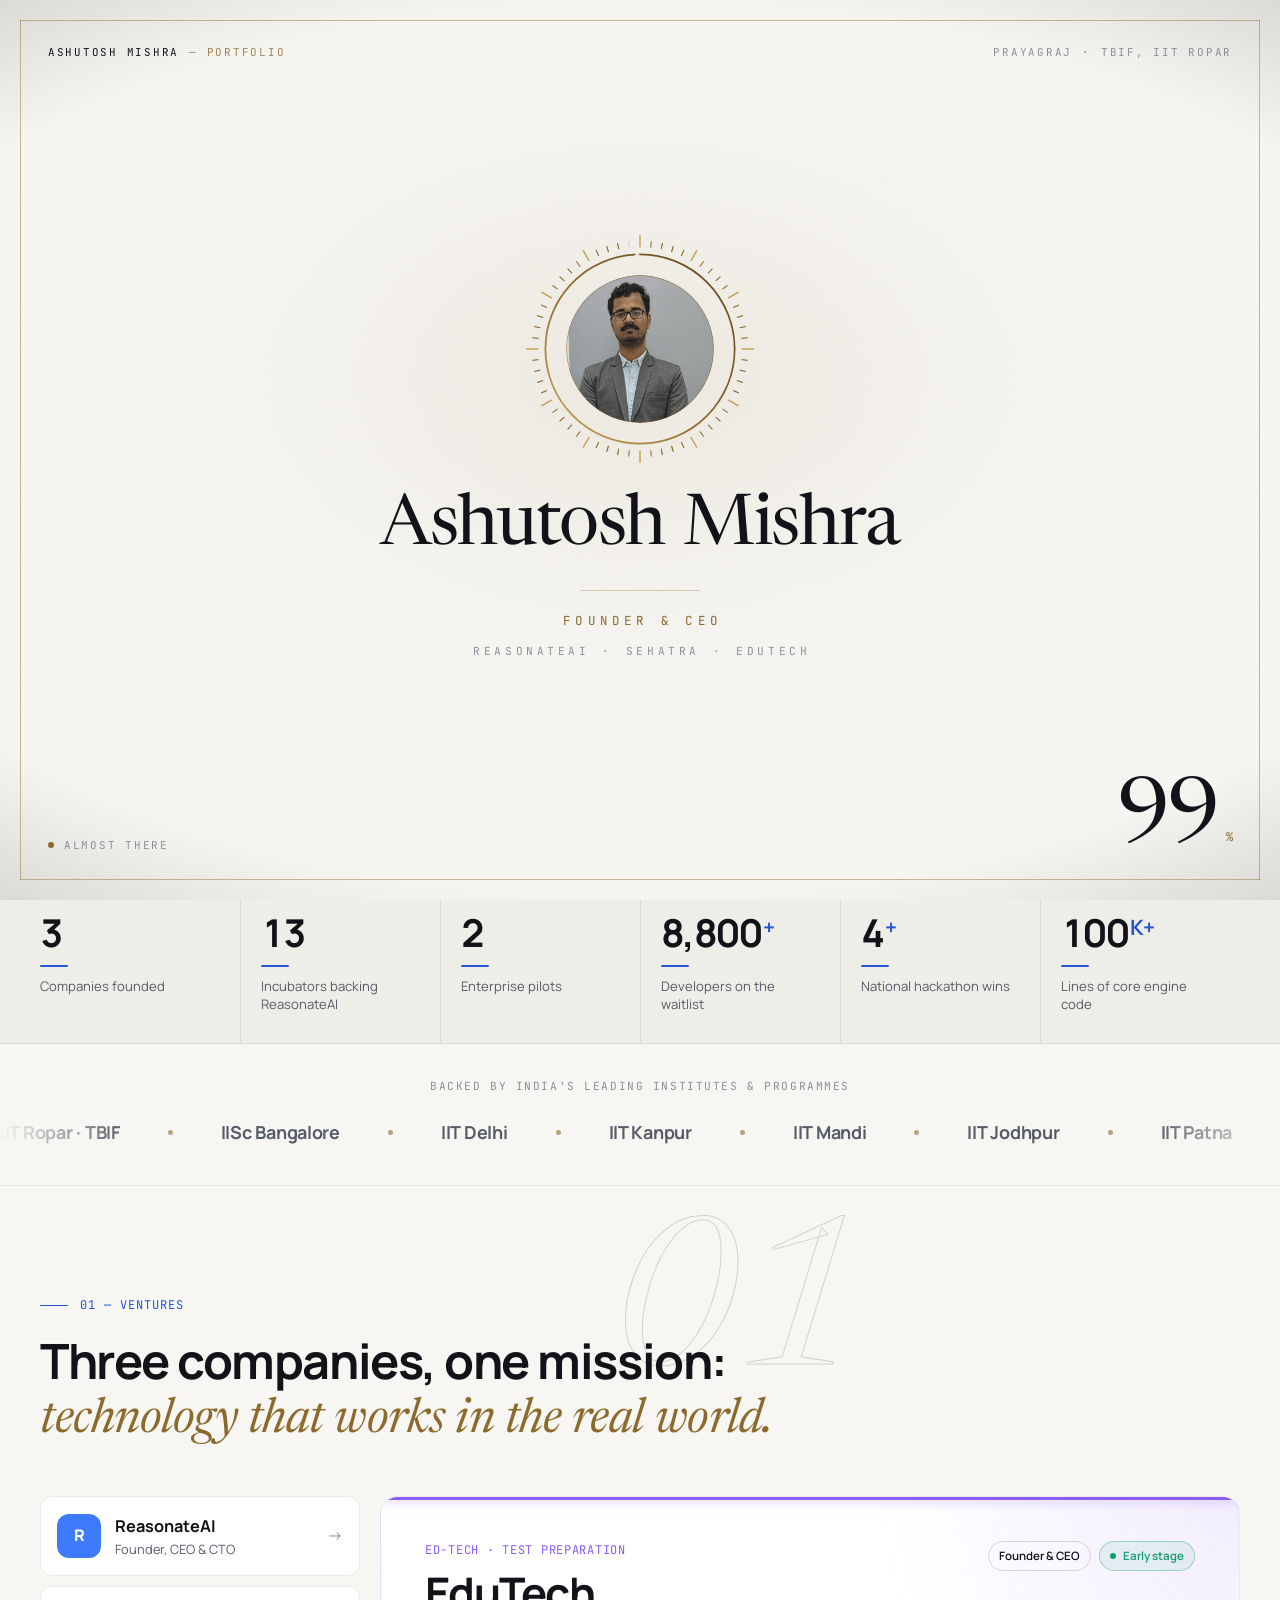
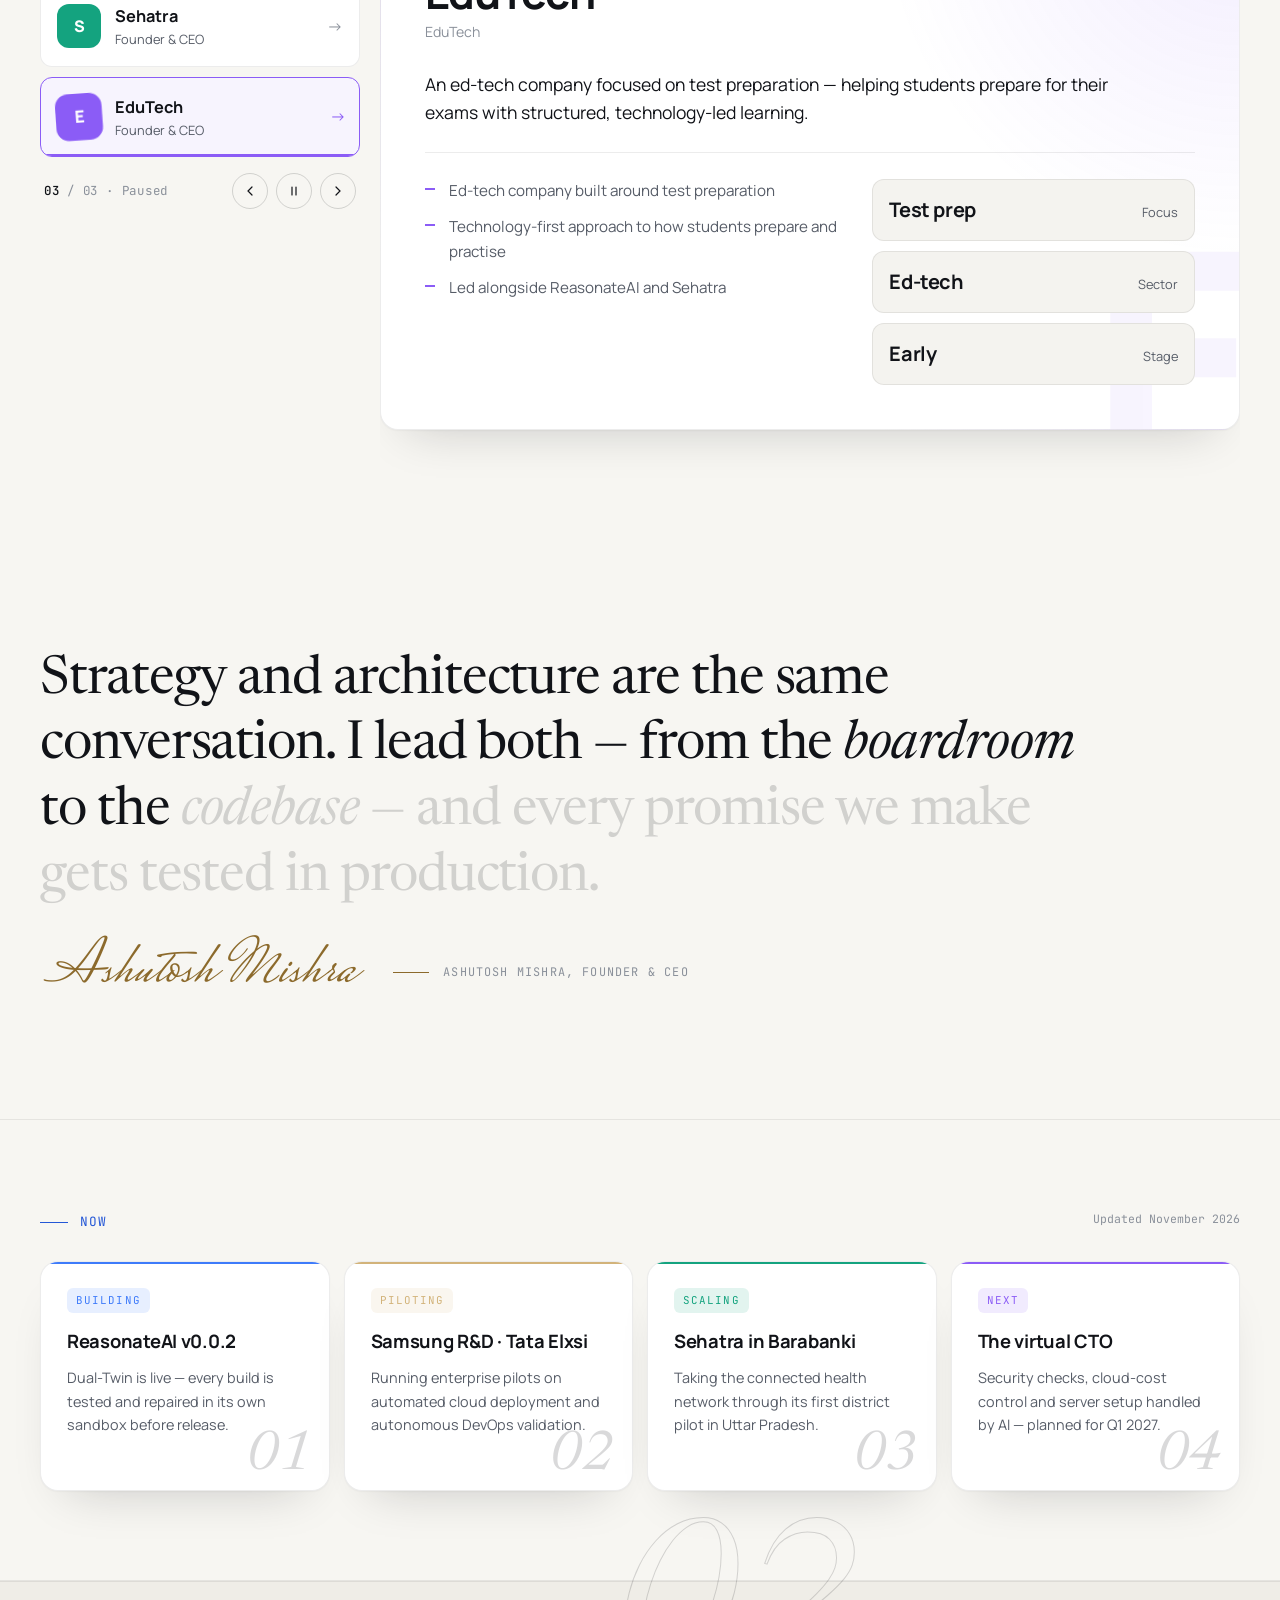
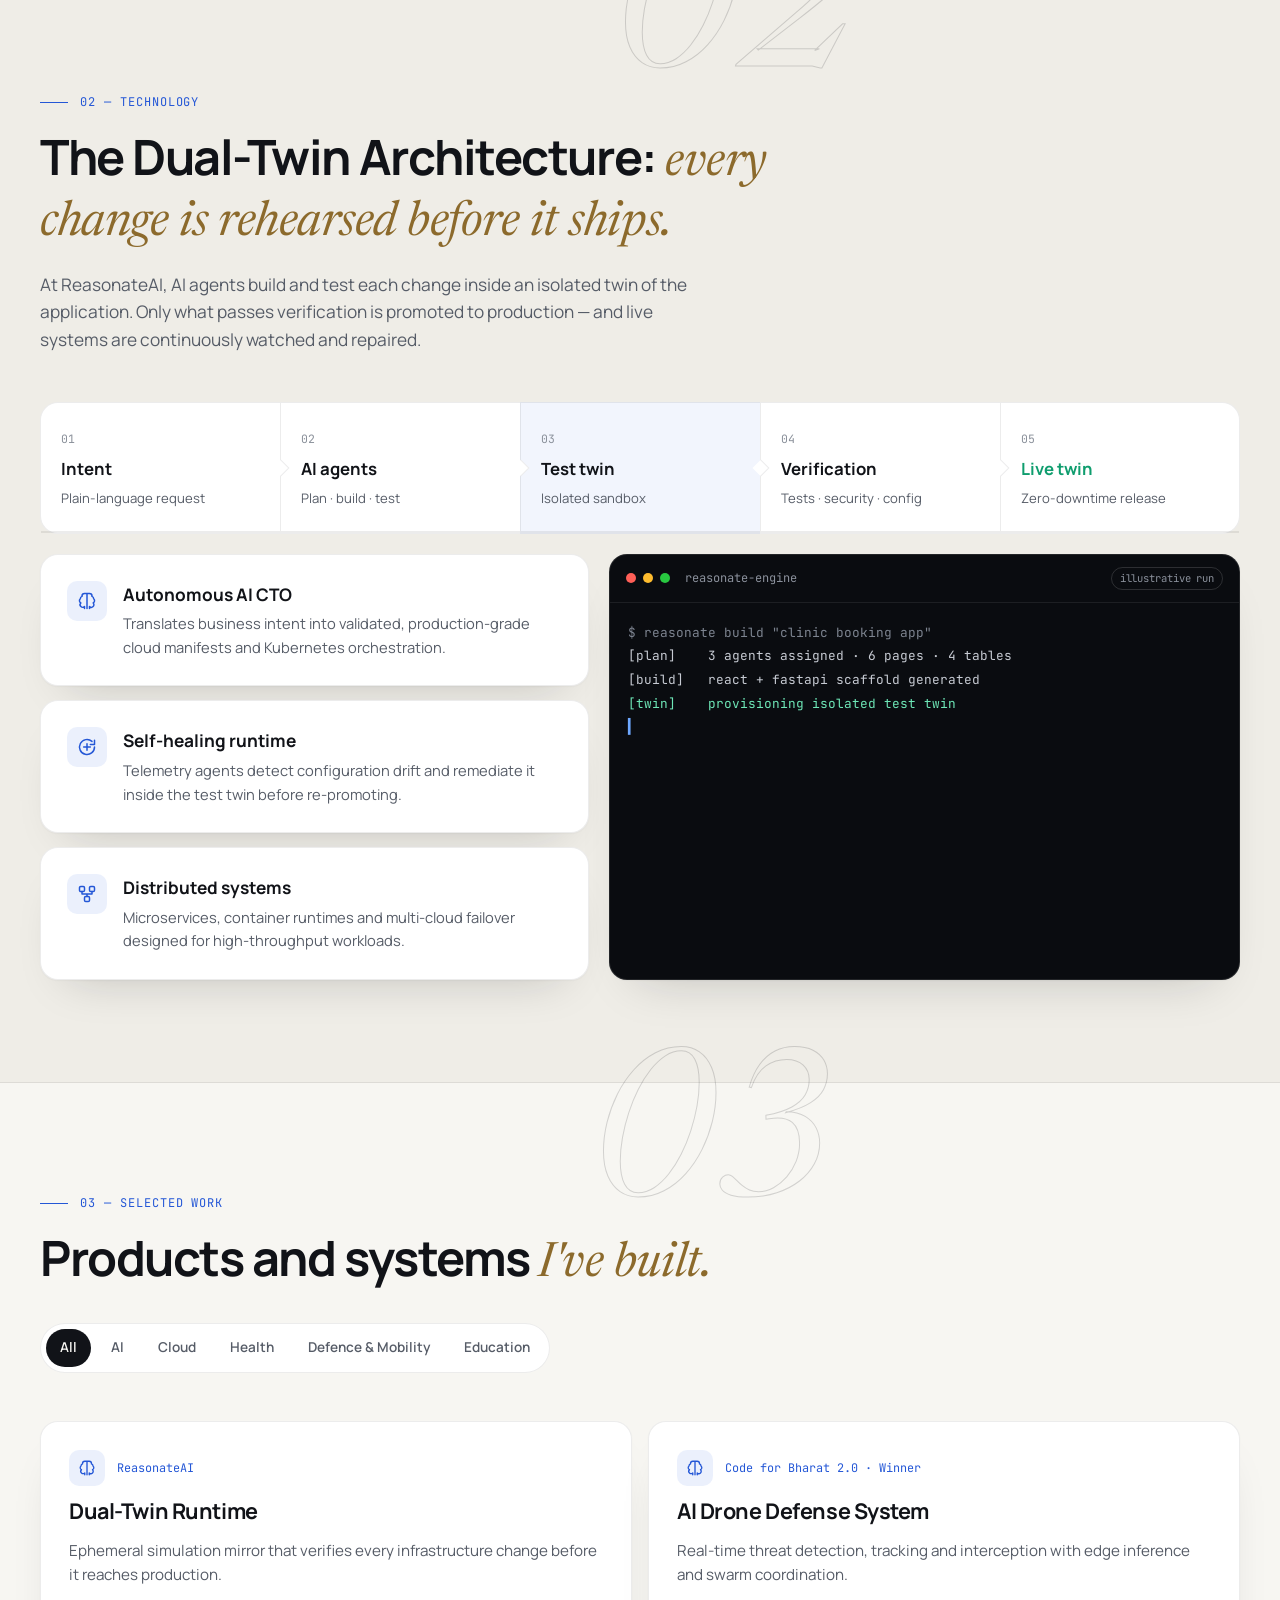
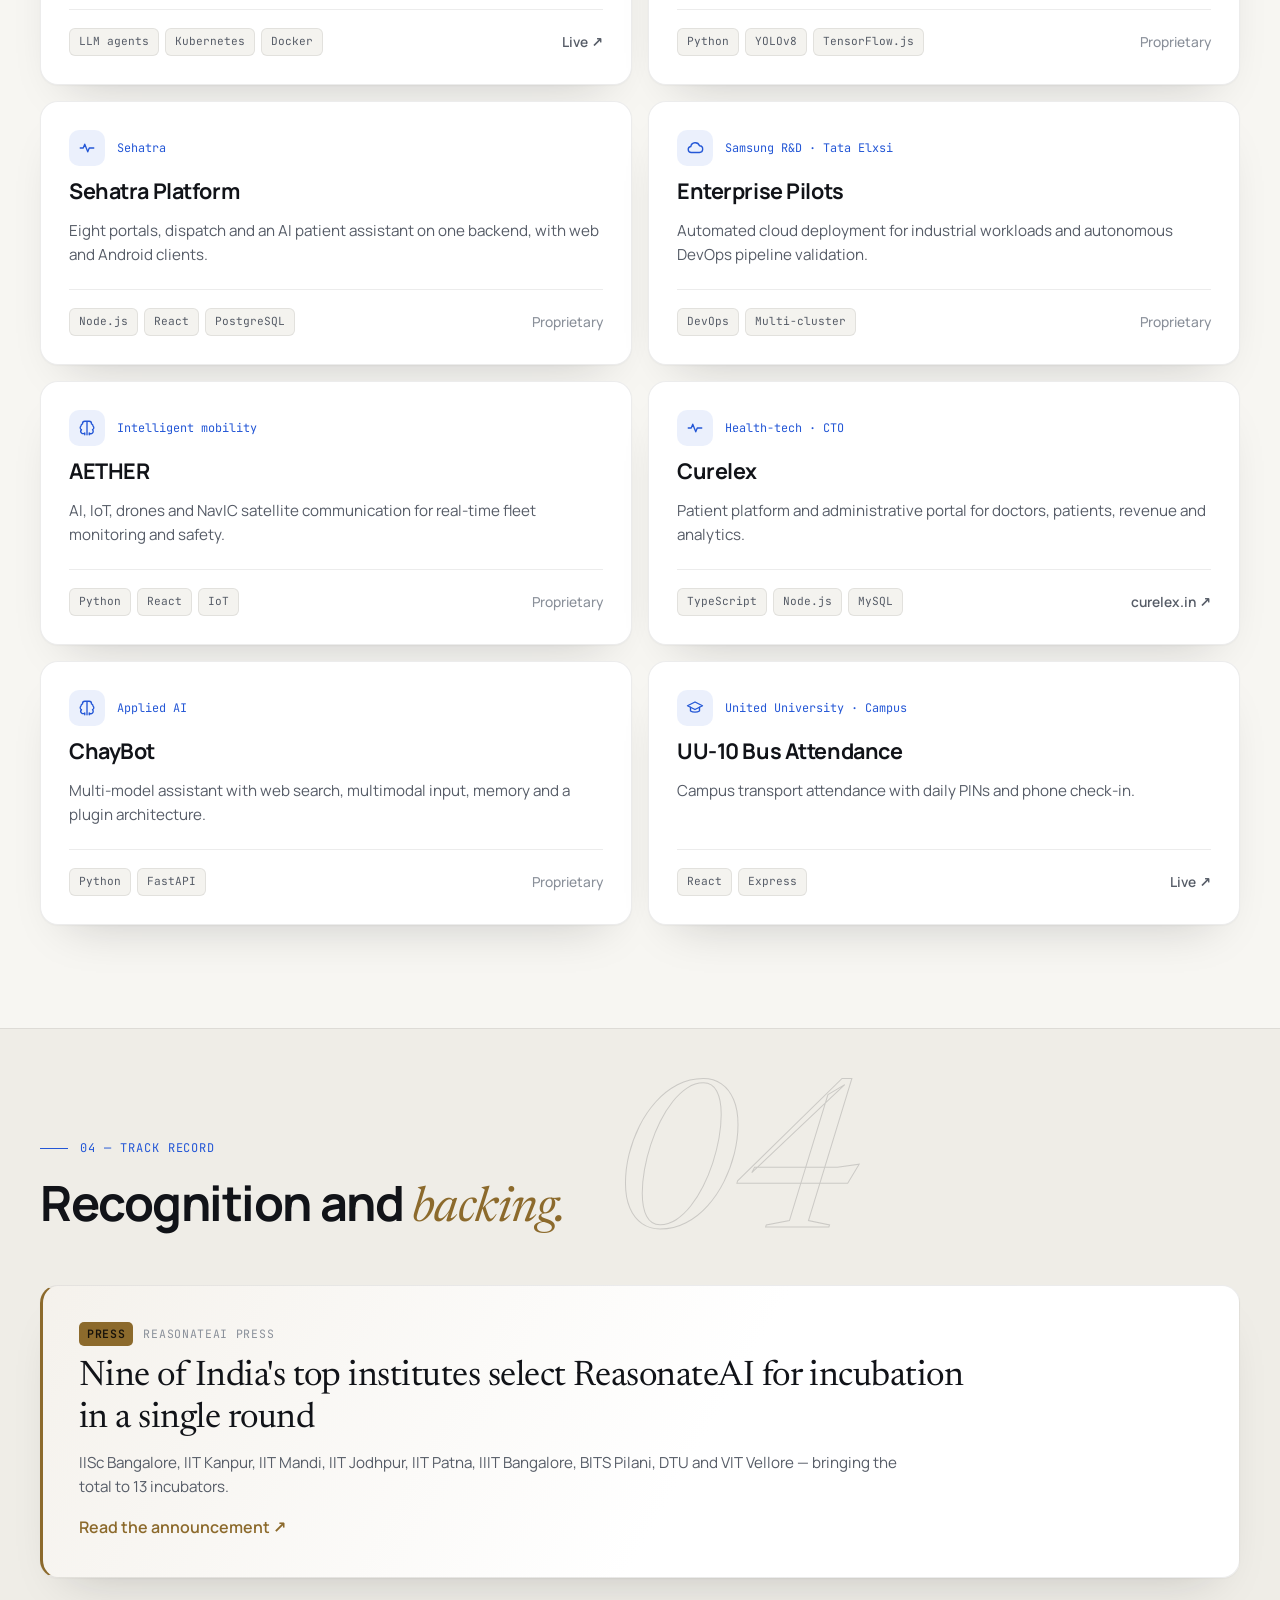
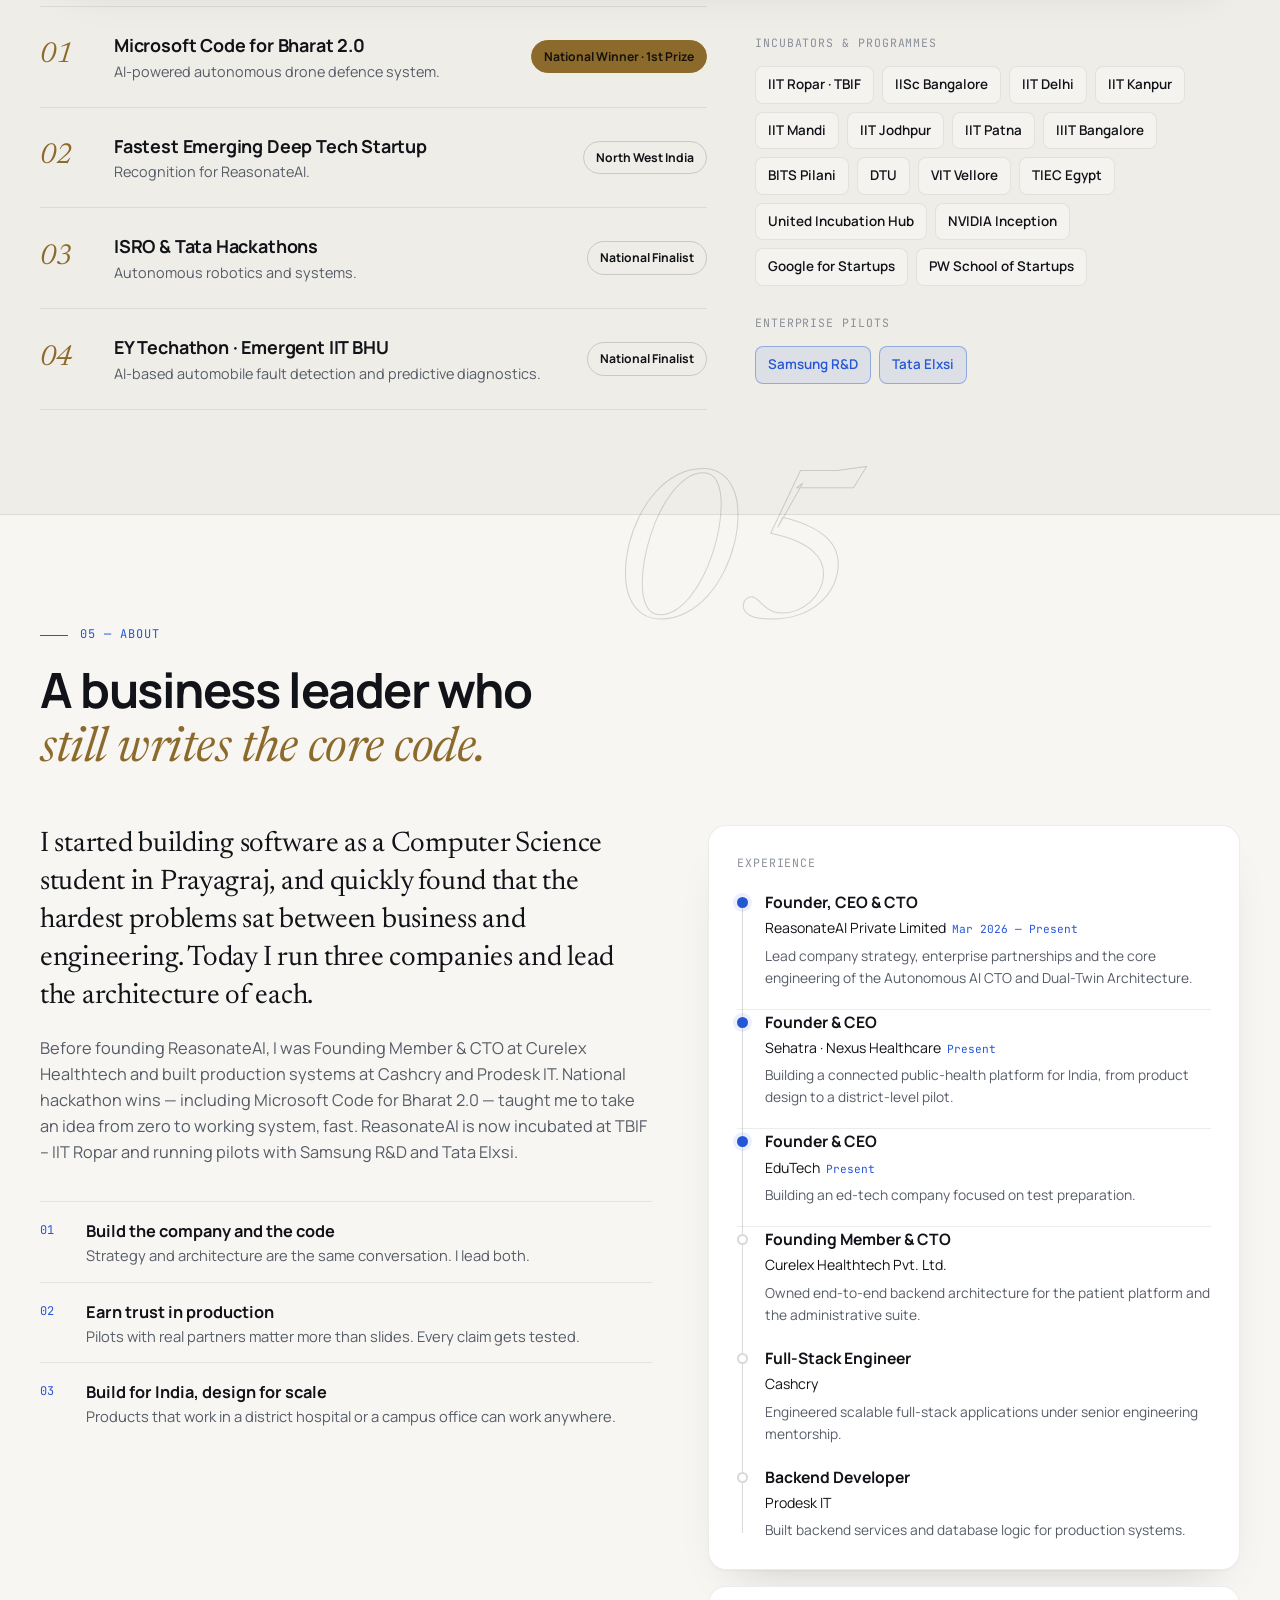
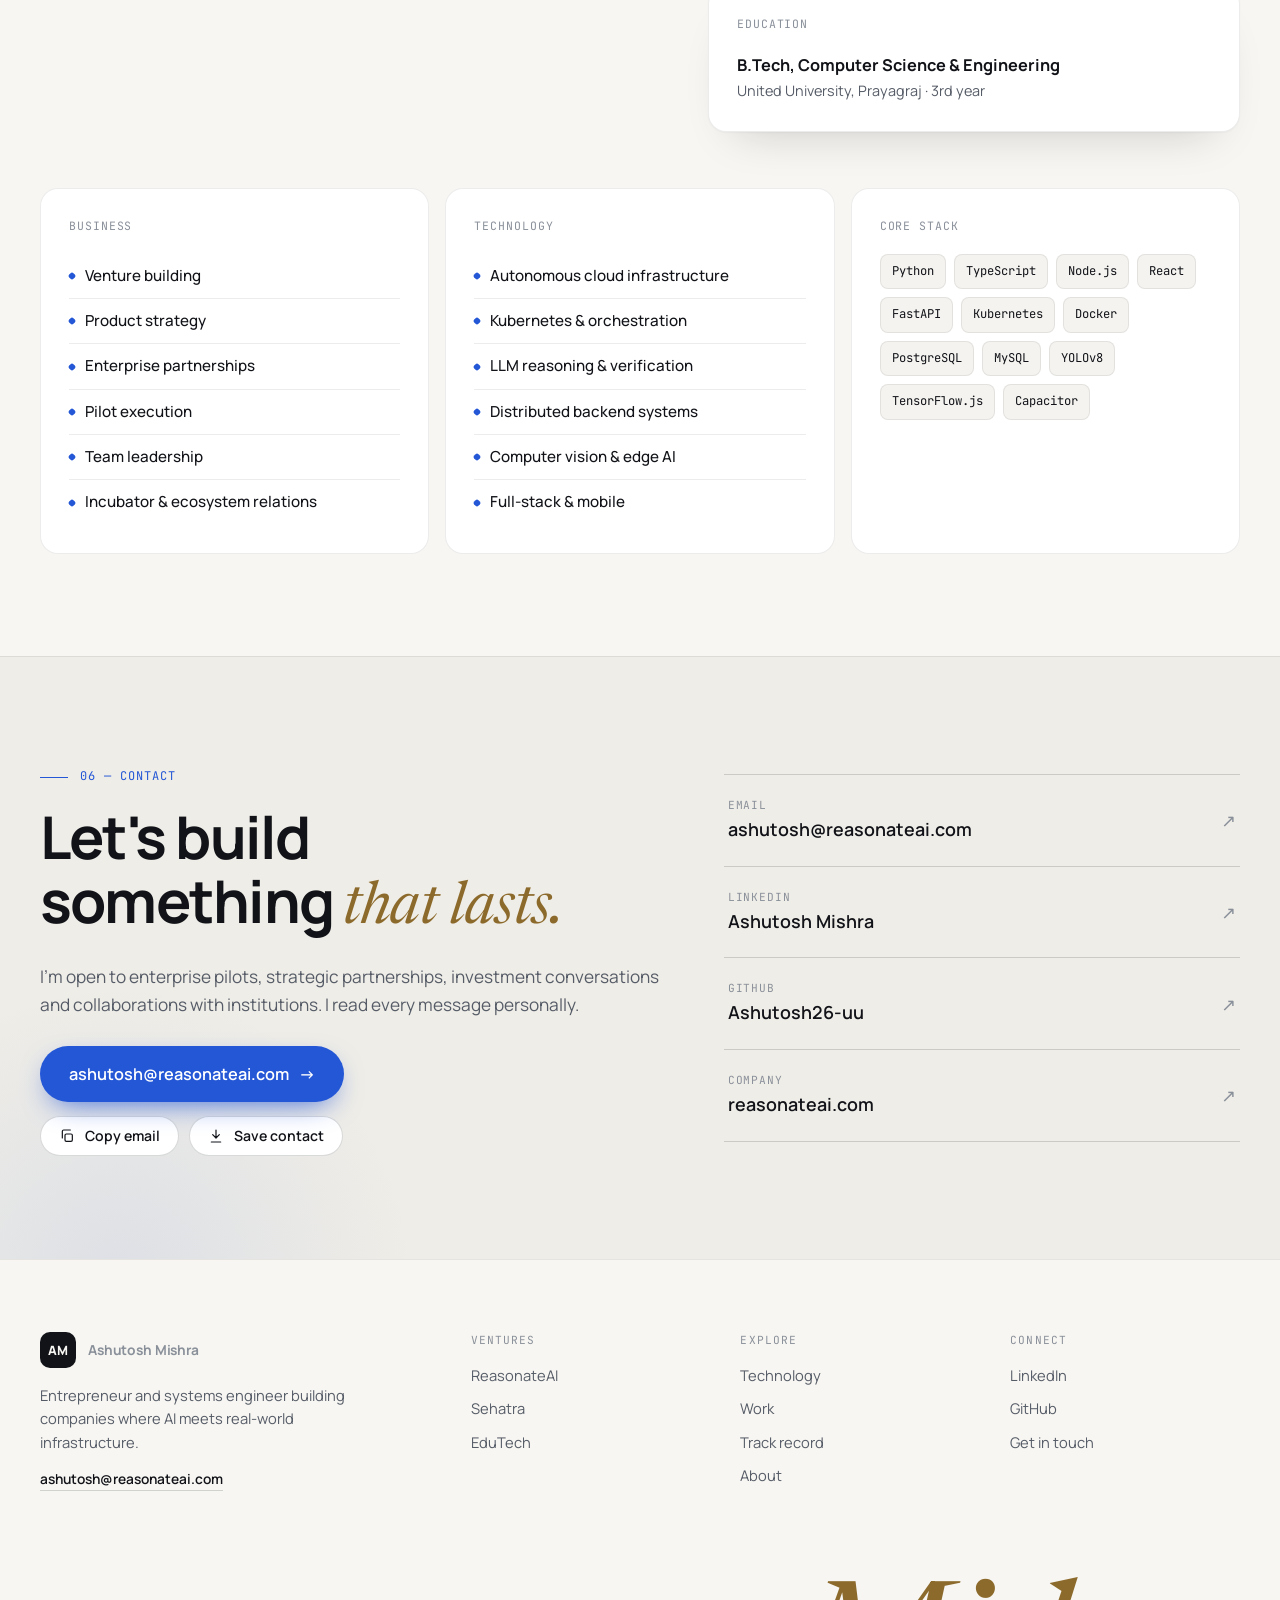
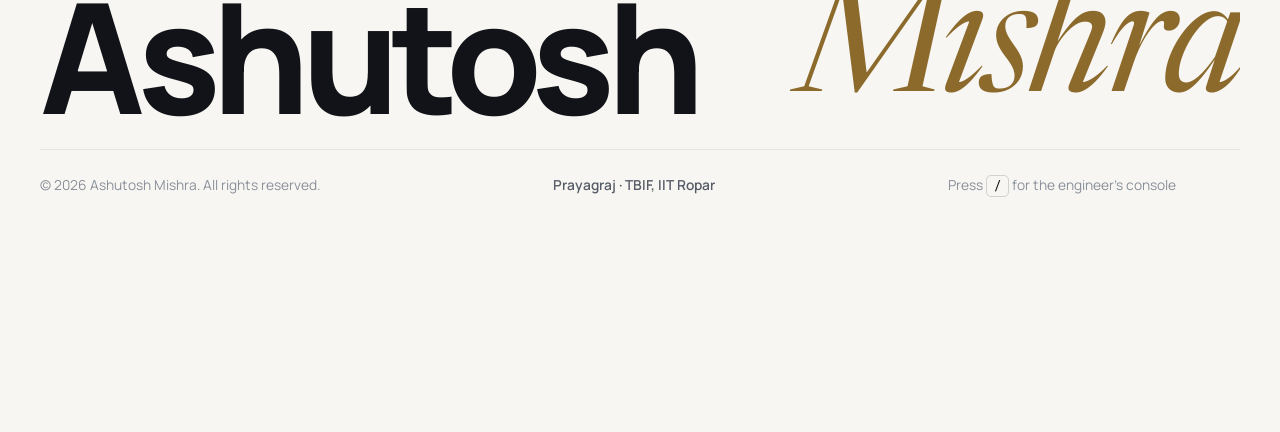
==== commit 06e896e0: "Make the site run itself on phones Fixes ventures autoplay stopping for good after the first tap on " ====
--- a/index.html
+++ b/index.html
@@ -56,7 +56,7 @@
   <link rel="preconnect" href="https://fonts.googleapis.com" />
   <link rel="preconnect" href="https://fonts.gstatic.com" crossorigin />
   <link href="https://fonts.googleapis.com/css2?family=JetBrains+Mono:wght@400;500&family=Manrope:wght@400;500;600;700;800&family=Mrs+Saint+Delafield&family=Newsreader:ital,opsz,wght@0,6..72,400;0,6..72,500;1,6..72,400&display=swap" rel="stylesheet" />
-  <link rel="stylesheet" href="css/style.css?v=28" />
+  <link rel="stylesheet" href="css/style.css?v=31" />
   <script>
     try { const t = localStorage.getItem("theme"); if (t) document.documentElement.dataset.theme = t; } catch (e) {}
     // Intro only runs with JS and full motion; the short variant is used on repeat visits in a session
@@ -232,6 +232,7 @@
           <p class="now__updated">Updated <span id="nowUpdated"></span></p>
         </header>
         <div class="now__grid" id="nowGrid"></div>
+        <div class="now__dots" id="nowDots" role="tablist" aria-label="Now items"></div>
       </div>
     </section>
 
@@ -409,7 +410,7 @@
     </div>
   </div>
 
-  <script src="js/data.js?v=28"></script>
-  <script src="js/main.js?v=28"></script>
+  <script src="js/data.js?v=31"></script>
+  <script src="js/main.js?v=31"></script>
 </body>
 </html>
--- a/css/style.css
+++ b/css/style.css
@@ -191,6 +191,7 @@
 .ventures { display: grid; grid-template-columns: 320px 1fr; gap: 20px; align-items: start; }
 .ventures__side { position: sticky; top: calc(var(--nav-h) + 24px); min-width: 0; }
 .ventures > * { min-width: 0; }
+.ventures__panel { overflow-x: clip; overflow-y: visible; }
 .ventures__tabs { display: flex; flex-direction: column; gap: 10px; }
 .vtab { position: relative; overflow: hidden; }
 .vtab__progress { position: absolute; left: 0; right: 0; bottom: 0; height: 2px; background: transparent; }
@@ -585,6 +586,19 @@
 .now__card p { color: var(--muted); font-size: 0.9rem; }
 .now__index { position: absolute; right: 18px; bottom: 6px; font-family: var(--serif); font-style: italic; font-size: 3.4rem; line-height: 1; color: var(--line-2); }
 
+.now__dots { display: none; }
+.now__dots button { width: 8px; height: 8px; padding: 0; border-radius: 999px; background: var(--line-2); transition: width 0.35s var(--ease), background 0.3s; }
+.now__dots button[aria-selected="true"] { width: 24px; background: var(--accent); }
+
+/* Touch screens: the card nearest the middle of the screen gets the hover look */
+@media (hover: none) {
+  .spot.is-centered::after { display: block; opacity: 1; }
+  .project.is-centered, .cap.is-centered, .now__card.is-centered, .expertise__col.is-centered, .about__side .panel.is-centered { border-color: var(--line-2); transform: translateY(-2px); }
+  .project.is-centered .project__icon, .cap.is-centered .cap__icon { transform: rotate(-6deg) scale(1.06); }
+  .award.is-centered { padding-left: 10px; }
+  .project, .cap, .now__card, .expertise__col, .about__side .panel { transition: border-color 0.4s, transform 0.5s var(--ease); }
+}
+
 /* Featured press card */
 .press { position: relative; display: grid; gap: 10px; padding: clamp(24px, 3.4vw, 36px); margin-bottom: 28px; border-radius: var(--radius);
   background: linear-gradient(120deg, color-mix(in srgb, var(--gold) 9%, var(--surface)), var(--surface) 55%); border: 1px solid var(--line);
@@ -600,8 +614,14 @@
 
 @media (max-width: 1080px) { .now__grid { grid-template-columns: repeat(2, 1fr); } }
 @media (max-width: 560px) {
-  .now__grid { grid-template-columns: 1fr; }
-  .now__card { min-height: 0; }
+  /* Phone: swipeable, self-advancing row */
+  .now__grid { display: flex; gap: 12px; overflow-x: auto; scroll-snap-type: x mandatory; scroll-padding-inline: 16px; scrollbar-width: none;
+    margin-inline: -16px; padding: 4px 16px 8px; }
+  .now__grid::-webkit-scrollbar { display: none; }
+  .now__card { flex: 0 0 84%; scroll-snap-align: start; min-height: 0; }
+  .now__grid .reveal { opacity: 1; transform: none; }
+  .now__grid .now__card::before { transform: scaleX(1); }
+  .now__dots { display: flex; justify-content: center; gap: 8px; margin-top: 18px; }
   .trust__row li { font-size: 0.98rem; margin-right: 32px; }
   .trust__row li::after { margin-left: 32px; }
 }
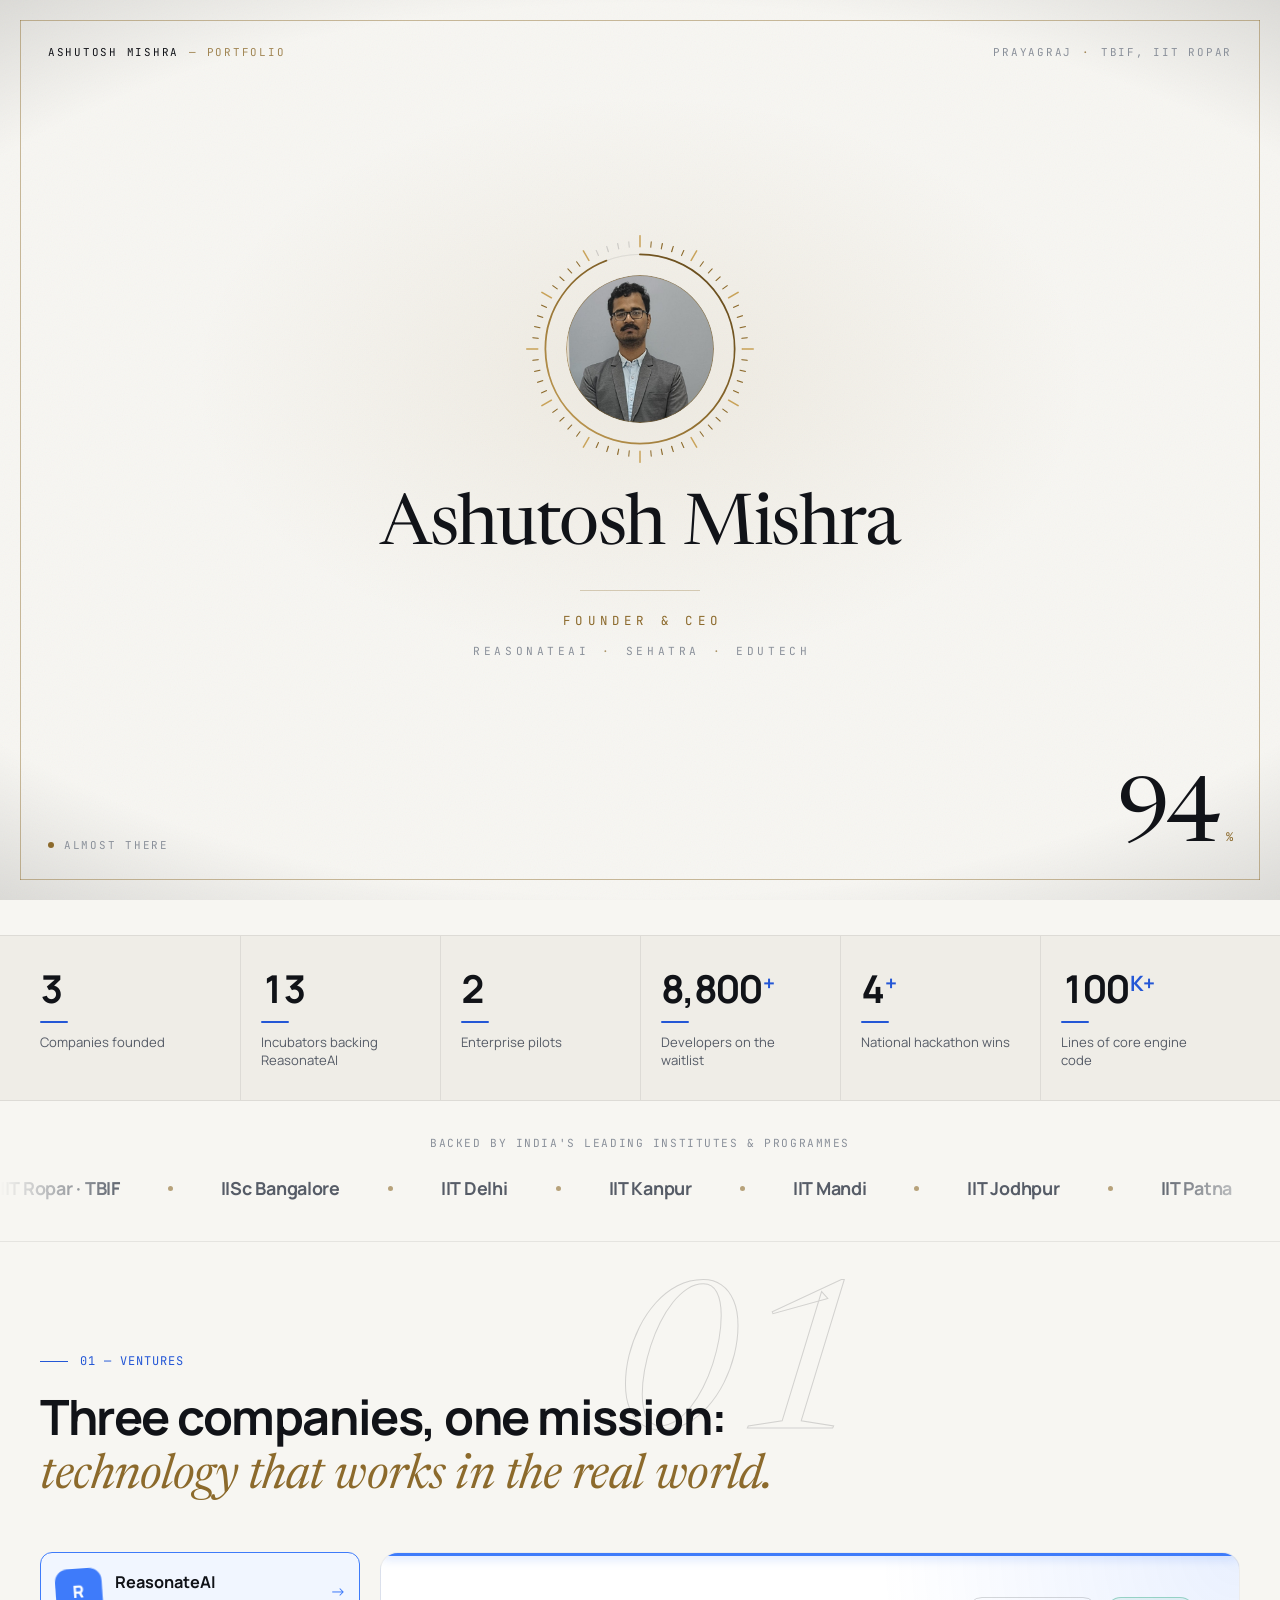
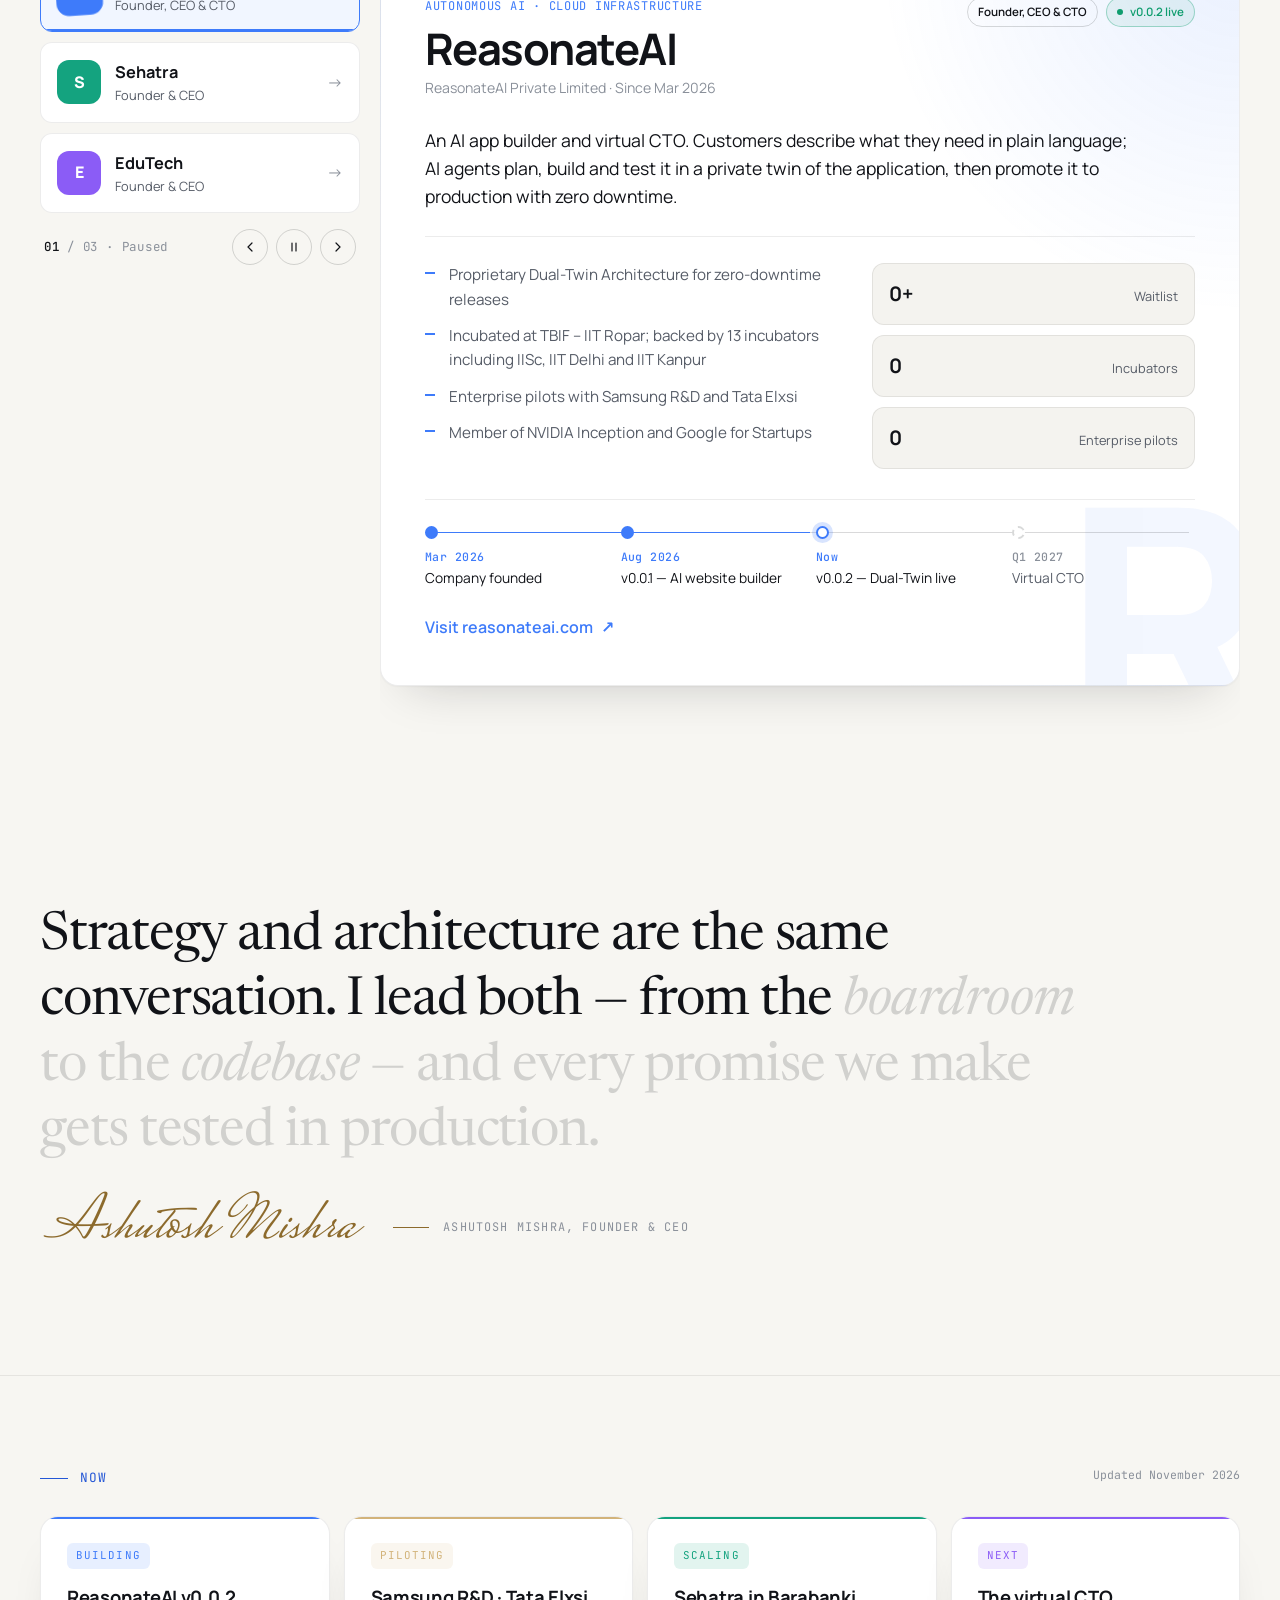
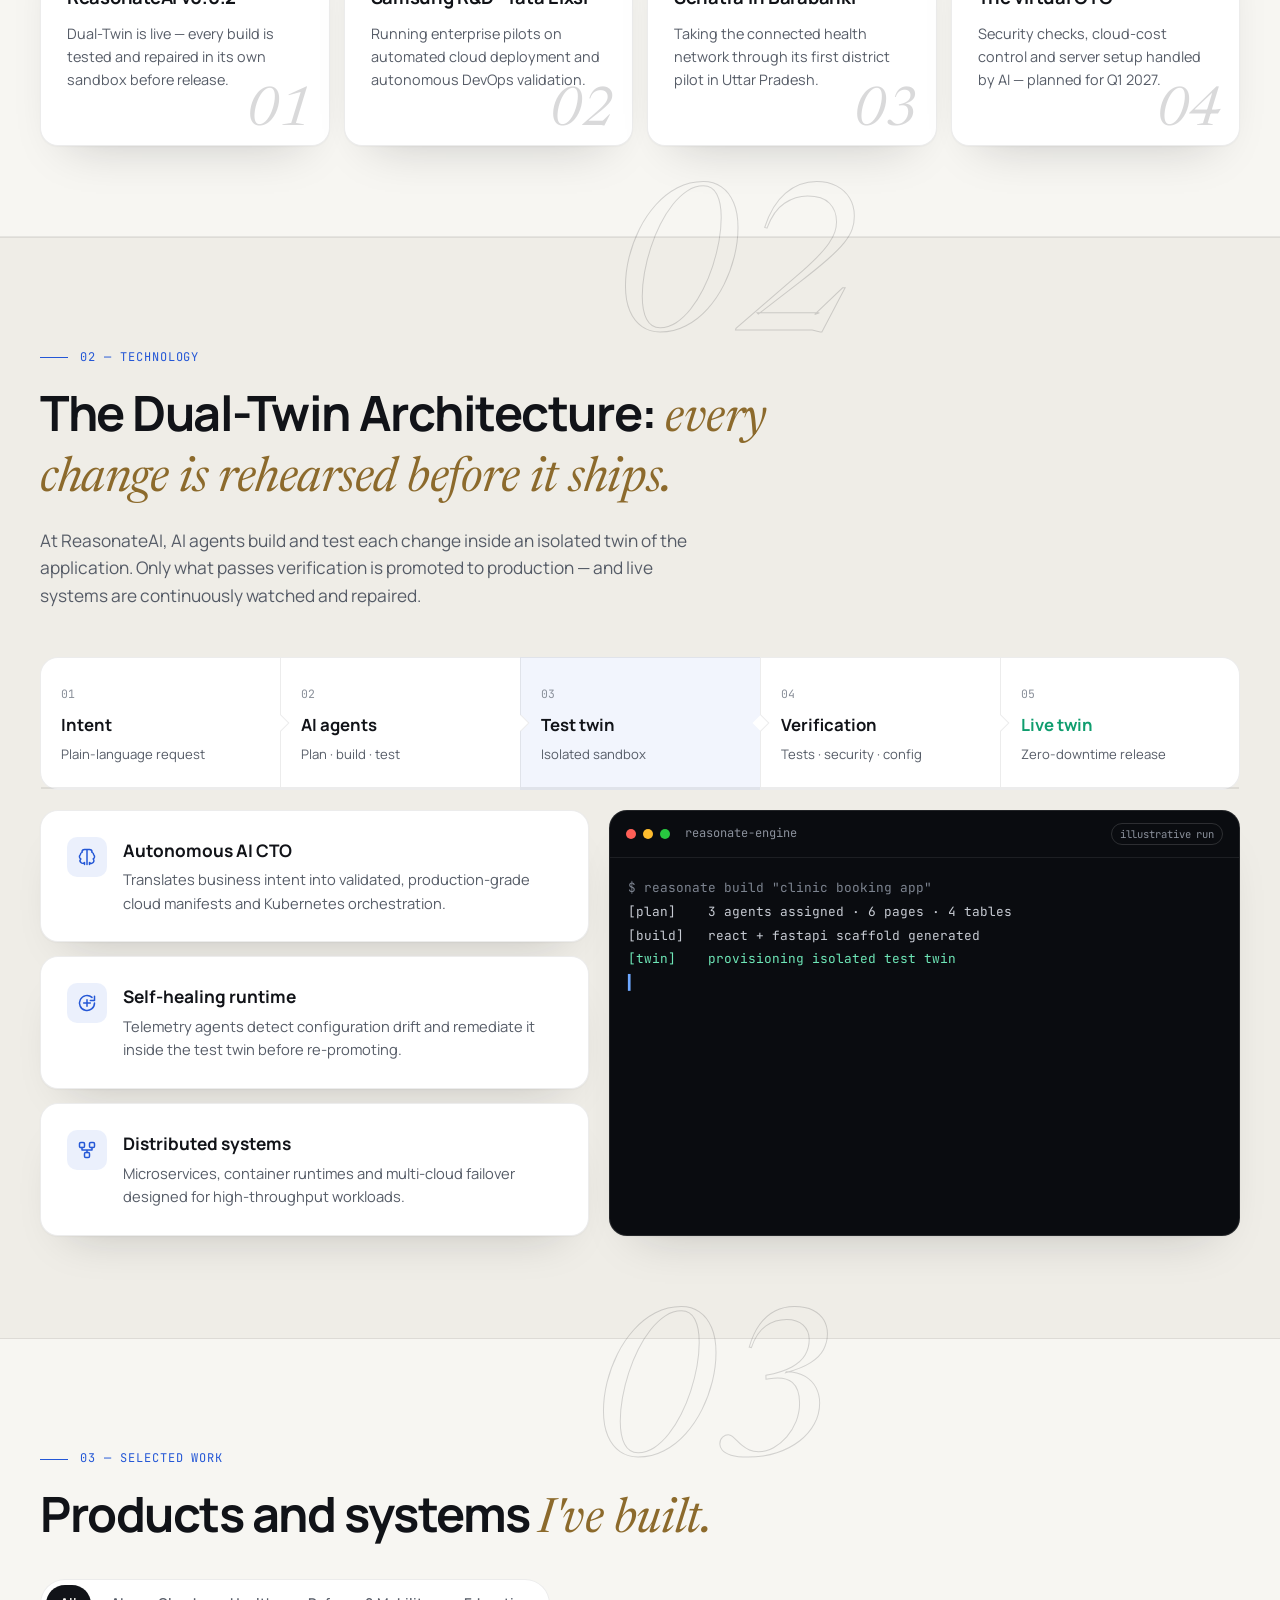
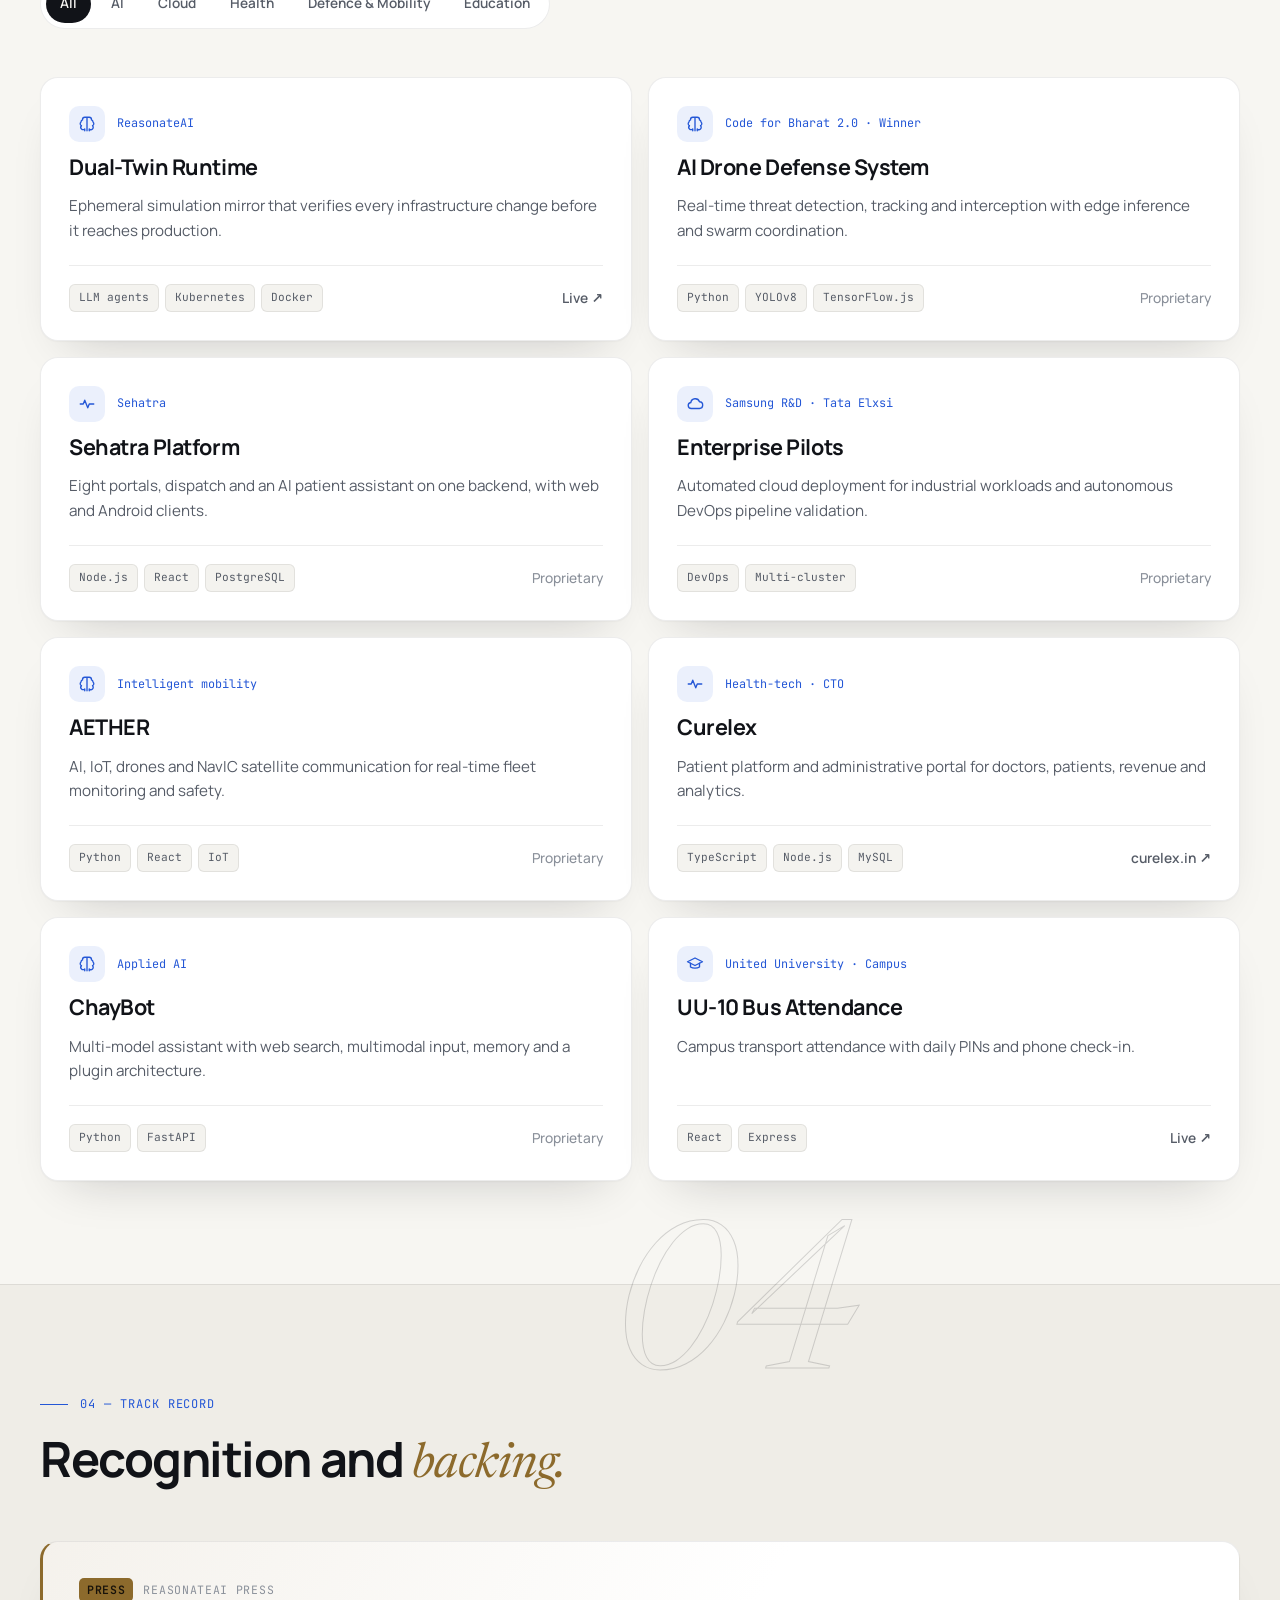
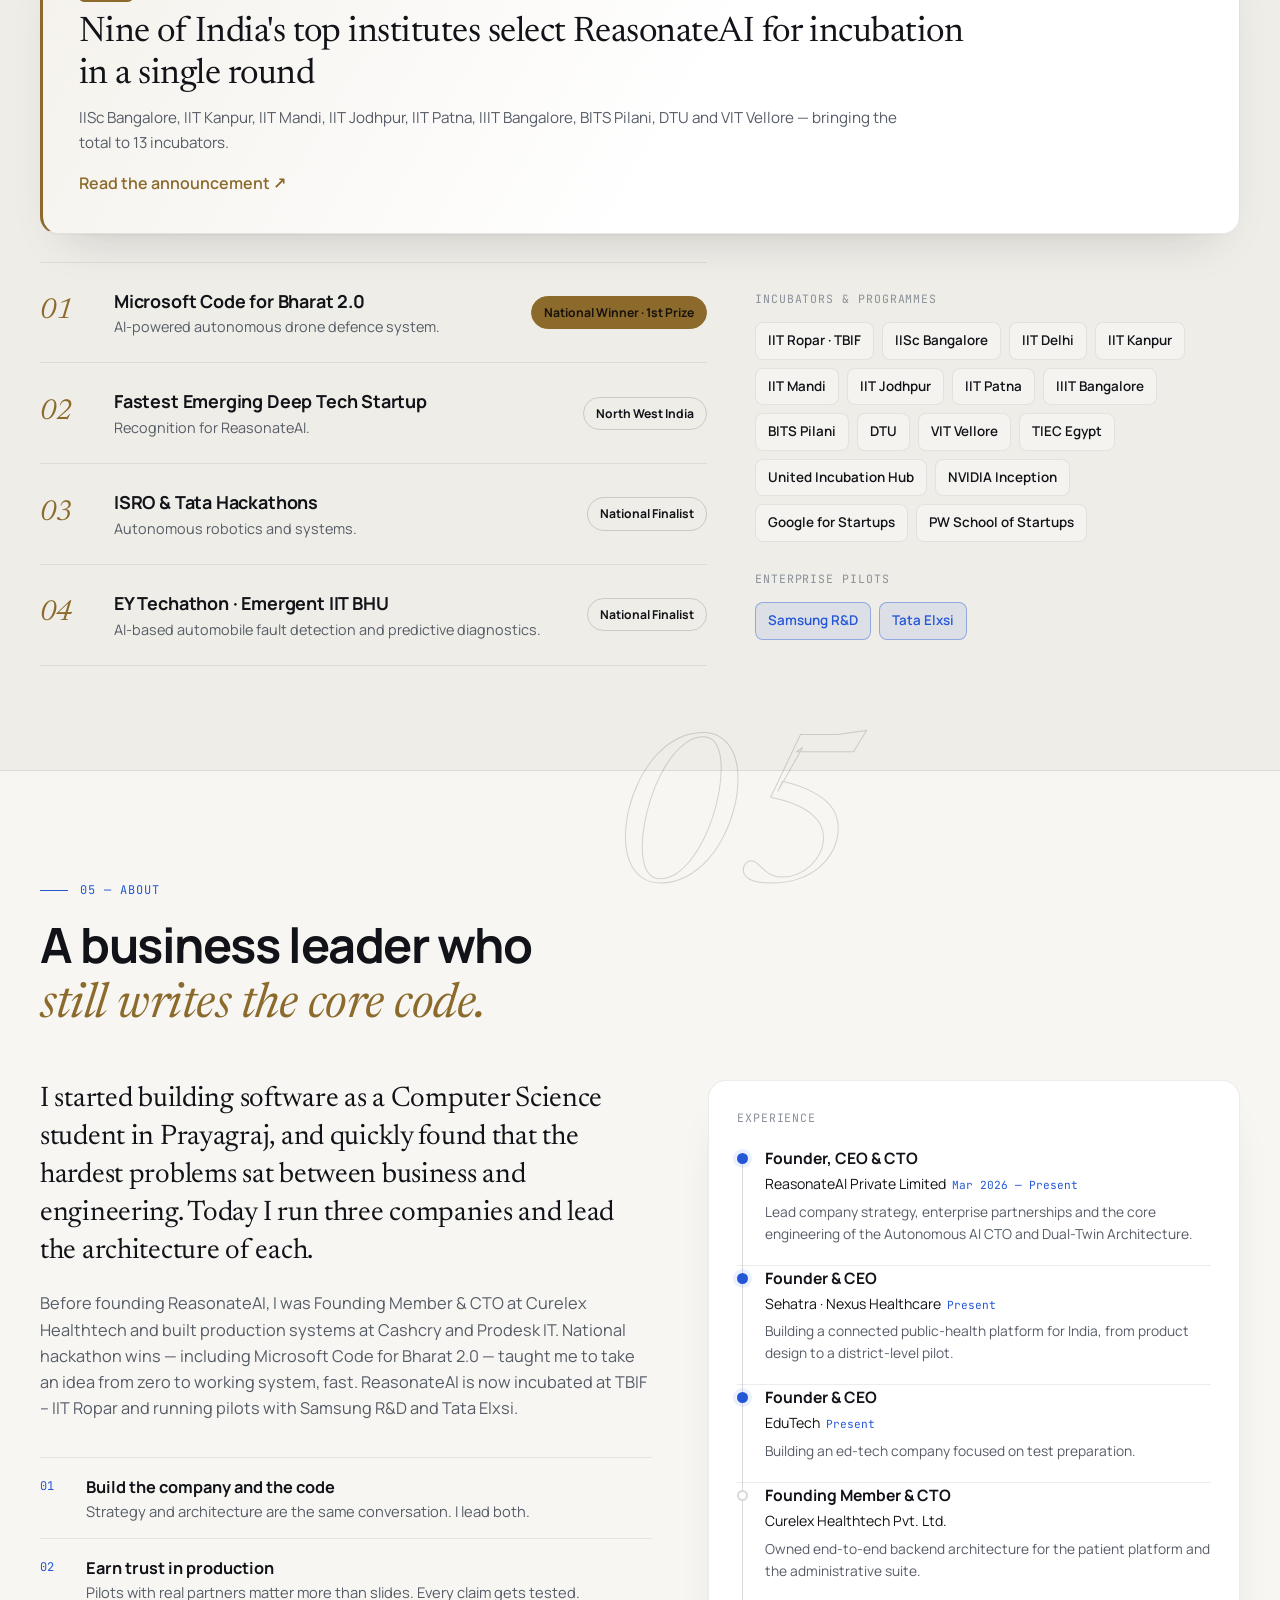
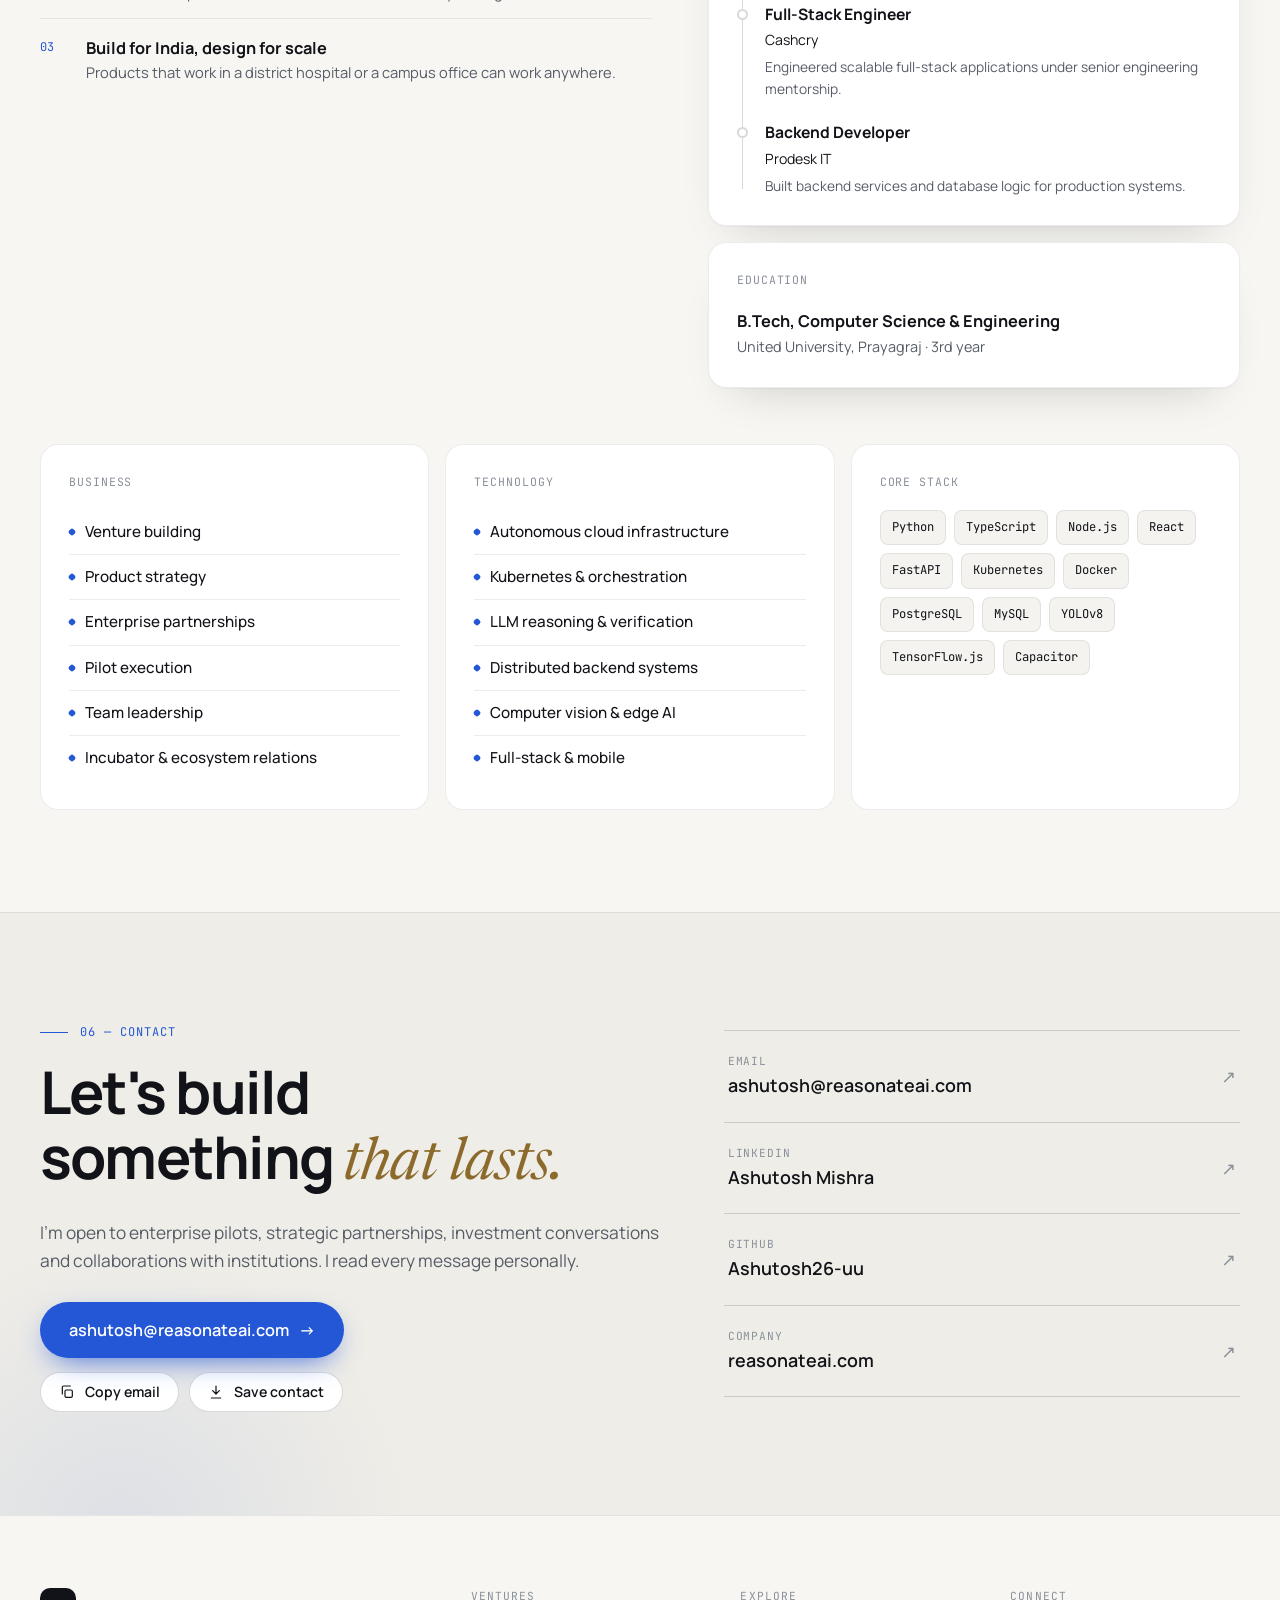
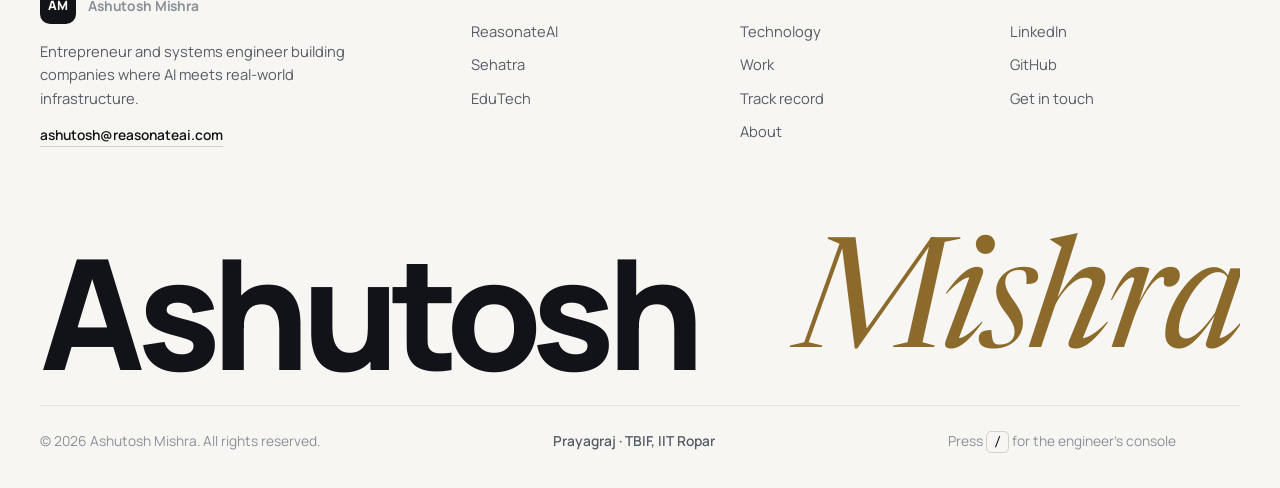
==== commit 070c8051: "Give the hero a rotating venture word and aurora backdrop The gold word in the headline cycles throu" ====
--- a/index.html
+++ b/index.html
@@ -56,7 +56,7 @@
   <link rel="preconnect" href="https://fonts.googleapis.com" />
   <link rel="preconnect" href="https://fonts.gstatic.com" crossorigin />
   <link href="https://fonts.googleapis.com/css2?family=JetBrains+Mono:wght@400;500&family=Manrope:wght@400;500;600;700;800&family=Mrs+Saint+Delafield&family=Newsreader:ital,opsz,wght@0,6..72,400;0,6..72,500;1,6..72,400&display=swap" rel="stylesheet" />
-  <link rel="stylesheet" href="css/style.css?v=31" />
+  <link rel="stylesheet" href="css/style.css?v=33" />
   <script>
     try { const t = localStorage.getItem("theme"); if (t) document.documentElement.dataset.theme = t; } catch (e) {}
     // Intro only runs with JS and full motion; the short variant is used on repeat visits in a session
@@ -133,12 +133,13 @@
   <main id="main">
     <!-- Hero -->
     <section class="hero" id="top">
+      <div class="hero__aurora" aria-hidden="true"><i></i><i></i><i></i></div>
       <div class="hero__grid-bg" aria-hidden="true"></div>
       <div class="container hero__inner">
         <div class="hero__copy">
           <p class="eyebrow reveal"><span class="status-dot"></span>Founder &amp; CEO — ReasonateAI · Sehatra · EduTech</p>
-          <h1 class="hero__title reveal">
-            Building companies where <em>AI</em> meets real&#8209;world <em>infrastructure</em>.
+          <h1 class="hero__title reveal" data-label="Building companies where AI meets real-world infrastructure, healthcare and education.">
+            Building companies where <em>AI</em> meets real&#8209;world <span class="rotator" id="rotator"><em class="rot is-on">infrastructure<span class="rot__dot">.</span></em><em class="rot">healthcare<span class="rot__dot">.</span></em><em class="rot">education<span class="rot__dot">.</span></em></span>
           </h1>
           <p class="hero__lead reveal">
             I'm Ashutosh Mishra — an entrepreneur and systems engineer. I lead three ventures across autonomous AI,
@@ -168,6 +169,7 @@
               <div><dt>Focus</dt><dd>Autonomous AI infrastructure</dd></div>
               <div><dt>Local time</dt><dd><span id="clock">--:--</span> IST</dd></div>
             </dl>
+            <div class="profile__ventures" id="profileVentures"></div>
           </figcaption>
         </figure>
       </div>
@@ -410,7 +412,7 @@
     </div>
   </div>
 
-  <script src="js/data.js?v=31"></script>
-  <script src="js/main.js?v=31"></script>
+  <script src="js/data.js?v=33"></script>
+  <script src="js/main.js?v=33"></script>
 </body>
 </html>
--- a/css/style.css
+++ b/css/style.css
@@ -547,6 +547,37 @@
 .statement__by { display: flex; align-items: center; gap: 14px; margin-top: 36px; font-family: var(--mono); font-size: 0.74rem; letter-spacing: 0.1em; text-transform: uppercase; color: var(--faint); }
 .statement__by span { width: 36px; height: 1px; background: var(--gold); }
 
+/* Hero aurora — three slow, blurred light sources in the venture colours */
+.hero__aurora { position: absolute; inset: -10% -10% 0; pointer-events: none; overflow: hidden; opacity: 0.55; }
+.hero__aurora i { position: absolute; width: 46vmax; height: 46vmax; border-radius: 50%; filter: blur(90px); opacity: 0.22; mix-blend-mode: screen; }
+.hero__aurora i:nth-child(1) { background: #3E7BFA; right: -8%; top: -22%; animation: auroraA 22s ease-in-out infinite alternate; }
+.hero__aurora i:nth-child(2) { background: #14A37F; right: 18%; top: 18%; width: 30vmax; height: 30vmax; opacity: 0.14; animation: auroraB 26s ease-in-out infinite alternate; }
+.hero__aurora i:nth-child(3) { background: #8B5CF6; right: -12%; top: 30%; width: 34vmax; height: 34vmax; opacity: 0.16; animation: auroraC 30s ease-in-out infinite alternate; }
+@keyframes auroraA { to { transform: translate(-12vmax, 8vmax) scale(1.1); } }
+@keyframes auroraB { to { transform: translate(10vmax, -6vmax) scale(0.9); } }
+@keyframes auroraC { to { transform: translate(-8vmax, -10vmax) scale(1.15); } }
+:root[data-theme="light"] .hero__aurora { opacity: 0.35; }
+:root[data-theme="light"] .hero__aurora i { mix-blend-mode: multiply; }
+@media (prefers-color-scheme: light) {
+  :root:not([data-theme="dark"]) .hero__aurora { opacity: 0.35; }
+  :root:not([data-theme="dark"]) .hero__aurora i { mix-blend-mode: multiply; }
+}
+
+/* Rotating hero word */
+.rotator { display: inline-grid; white-space: nowrap; clip-path: inset(-0.2em -0.3em -0.25em -0.1em); }
+.rot { grid-area: 1 / 1; transform: translateY(105%); opacity: 0; transition: transform 0.75s var(--ease), opacity 0.5s; }
+.rot.is-on { transform: none; opacity: 1; }
+.rot.is-off { transform: translateY(-105%); opacity: 0; }
+.rot__dot { font-family: var(--sans); font-style: normal; color: var(--text); }
+
+/* Venture shortcuts on the profile card */
+.profile__ventures { display: flex; align-items: center; gap: 6px; flex-wrap: wrap; margin-top: 14px; padding-top: 14px; border-top: 1px solid var(--line); }
+.profile__ventures-label { font-size: 0.78rem; color: var(--faint); margin-right: auto; }
+.pv { display: inline-flex; align-items: center; gap: 7px; padding: 4px 10px 4px 4px; border-radius: 999px; border: 1px solid var(--line);
+  font-size: 0.76rem; font-weight: 600; color: var(--muted); transition: border-color 0.25s, color 0.25s, transform 0.25s var(--ease); }
+.pv i { width: 20px; height: 20px; border-radius: 6px; display: grid; place-items: center; font-style: normal; font-size: 0.66rem; font-weight: 800; color: #fff; background: var(--c); }
+.pv:hover { border-color: var(--c); color: var(--text); transform: translateY(-1px); }
+
 /* Trust band — institutes and programmes in a slow, endless row */
 .trust { padding: 34px 0 38px; border-bottom: 1px solid var(--line); overflow: hidden; }
 .trust__label { text-align: center; font-family: var(--mono); font-size: 0.7rem; letter-spacing: 0.14em; text-transform: uppercase; color: var(--faint); margin-bottom: 22px; }
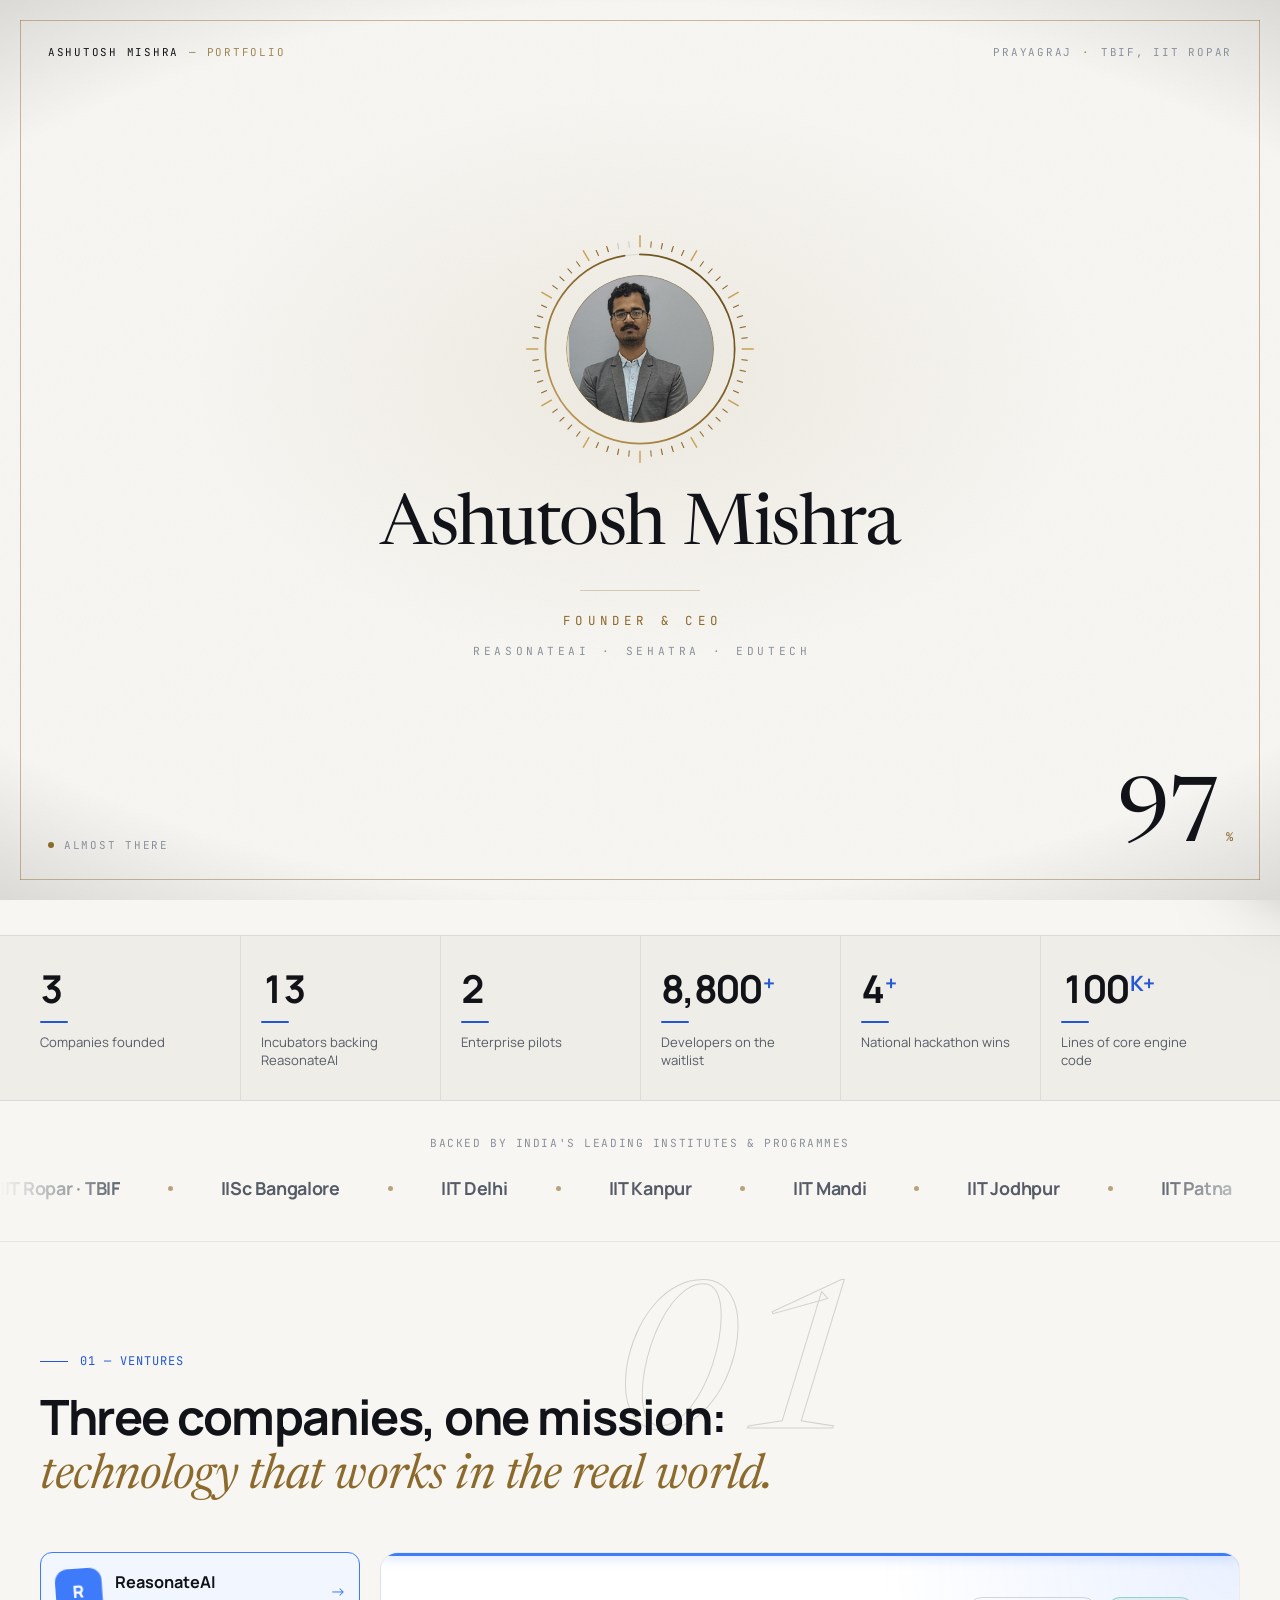
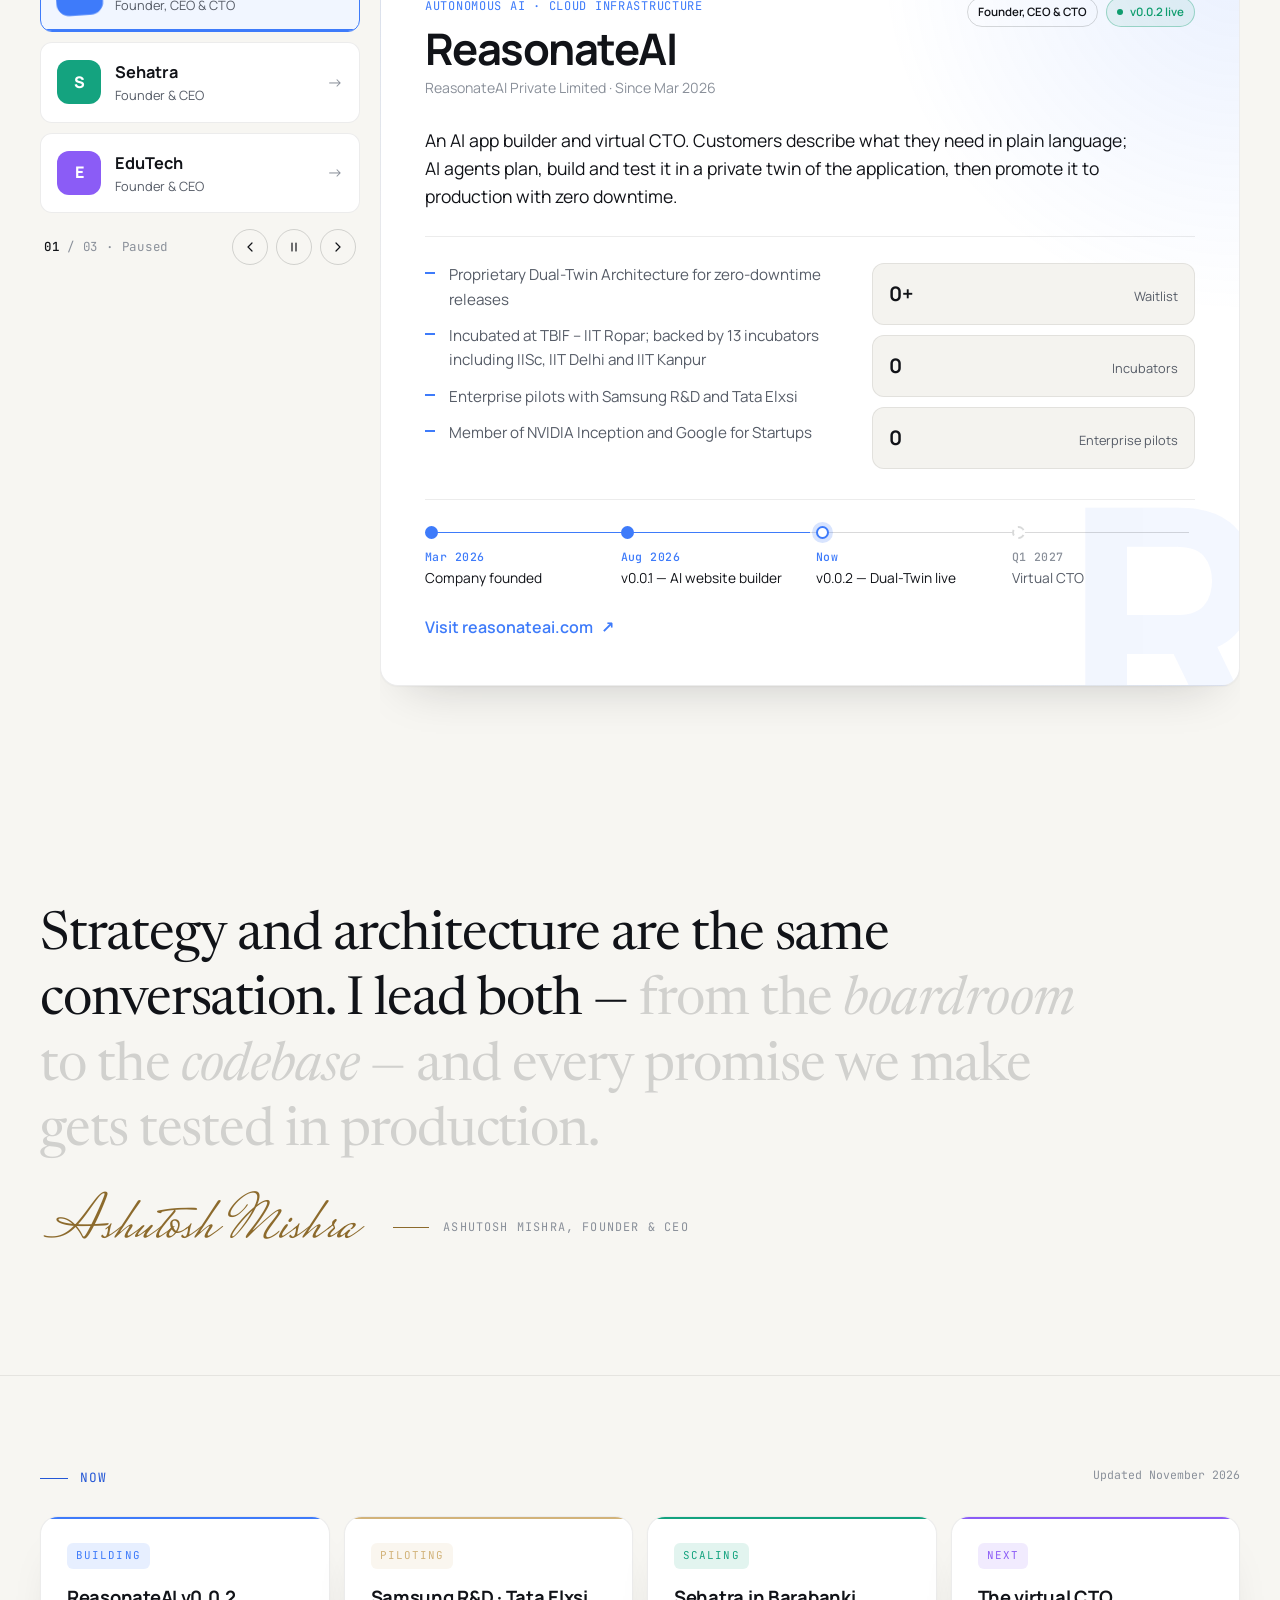
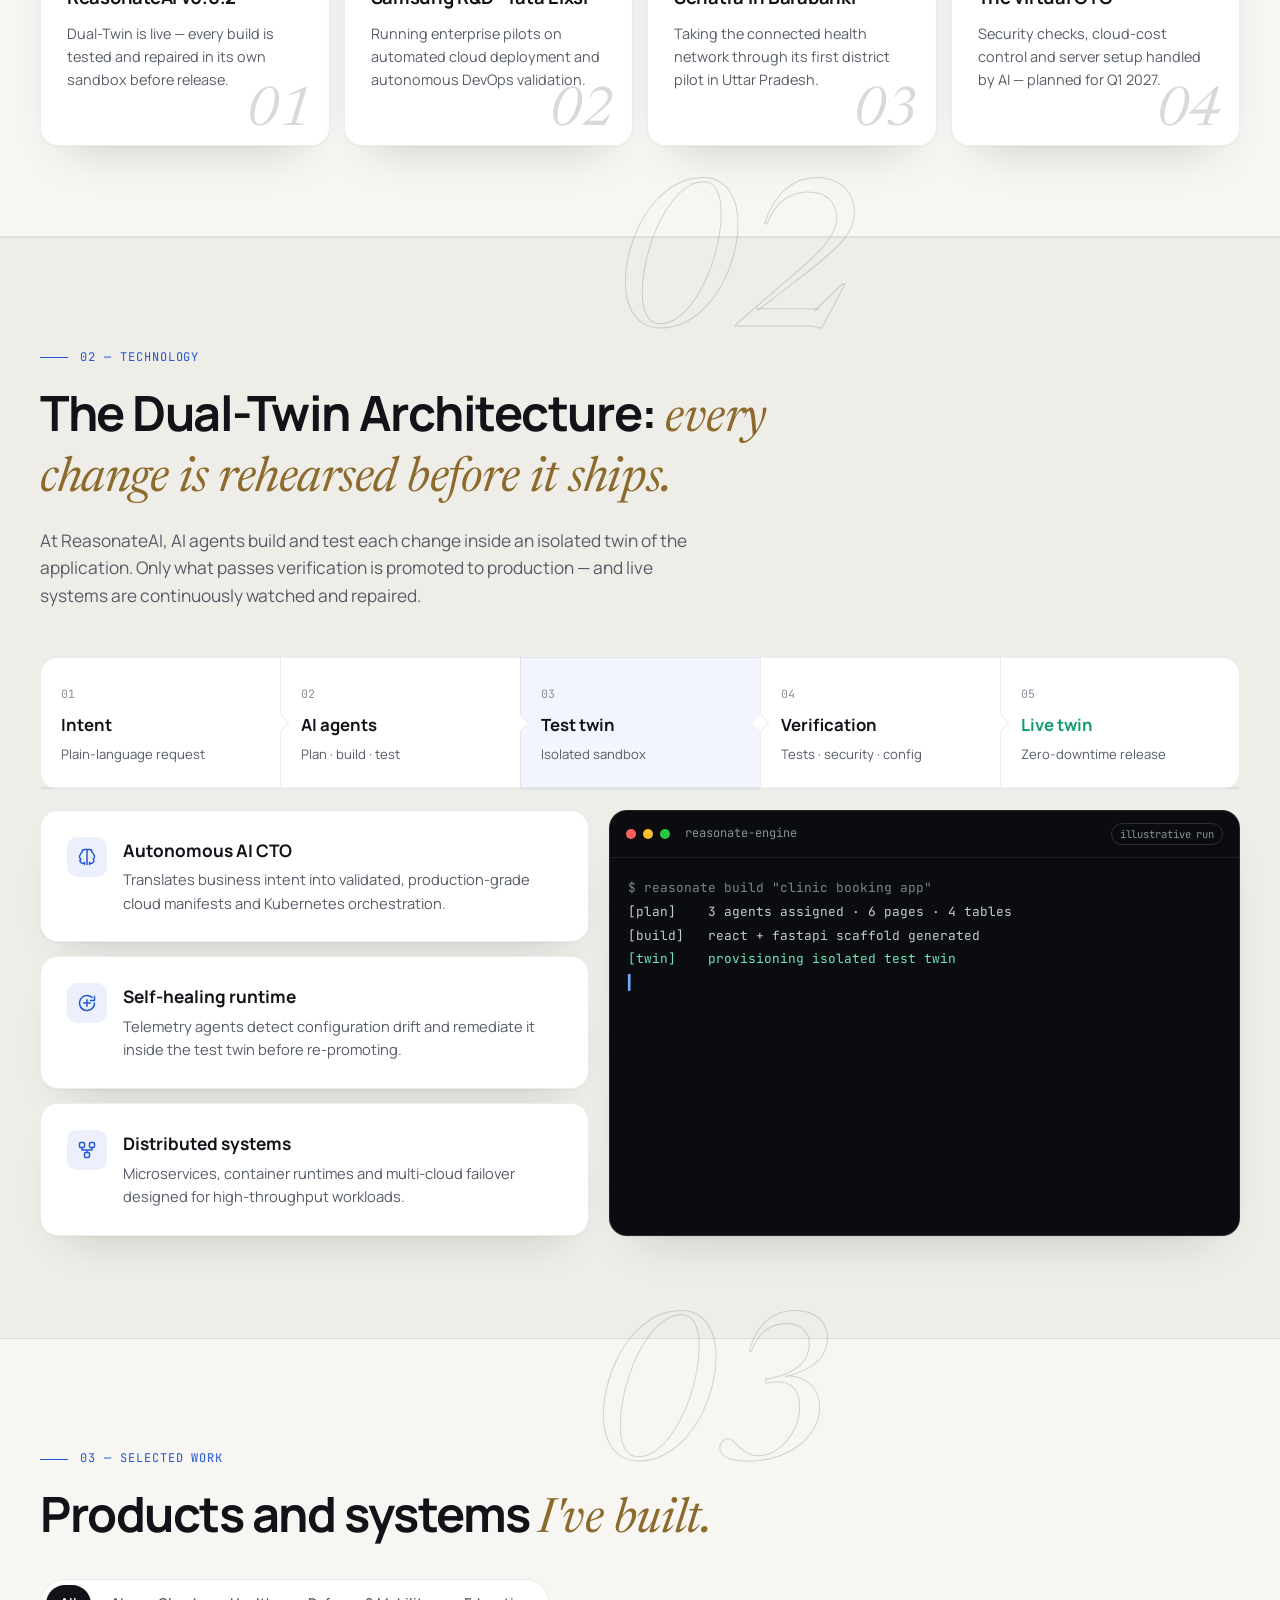
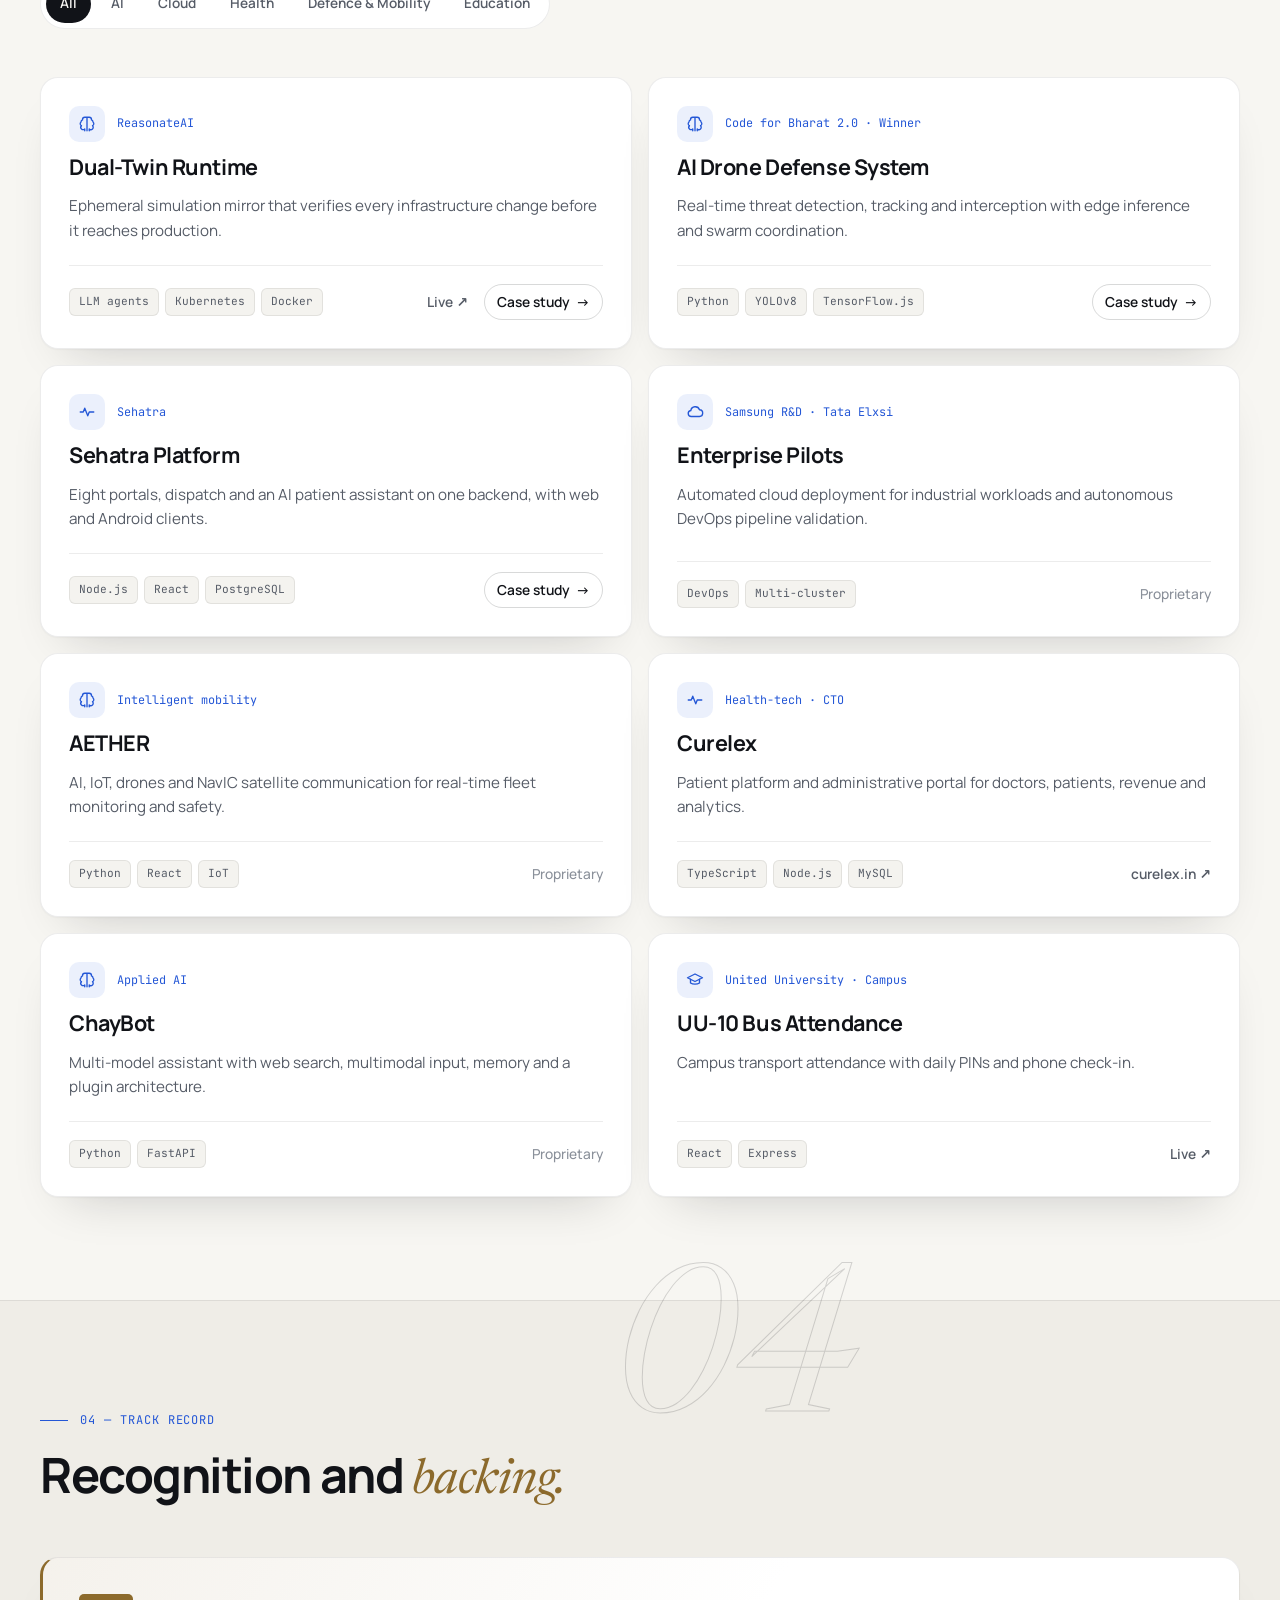
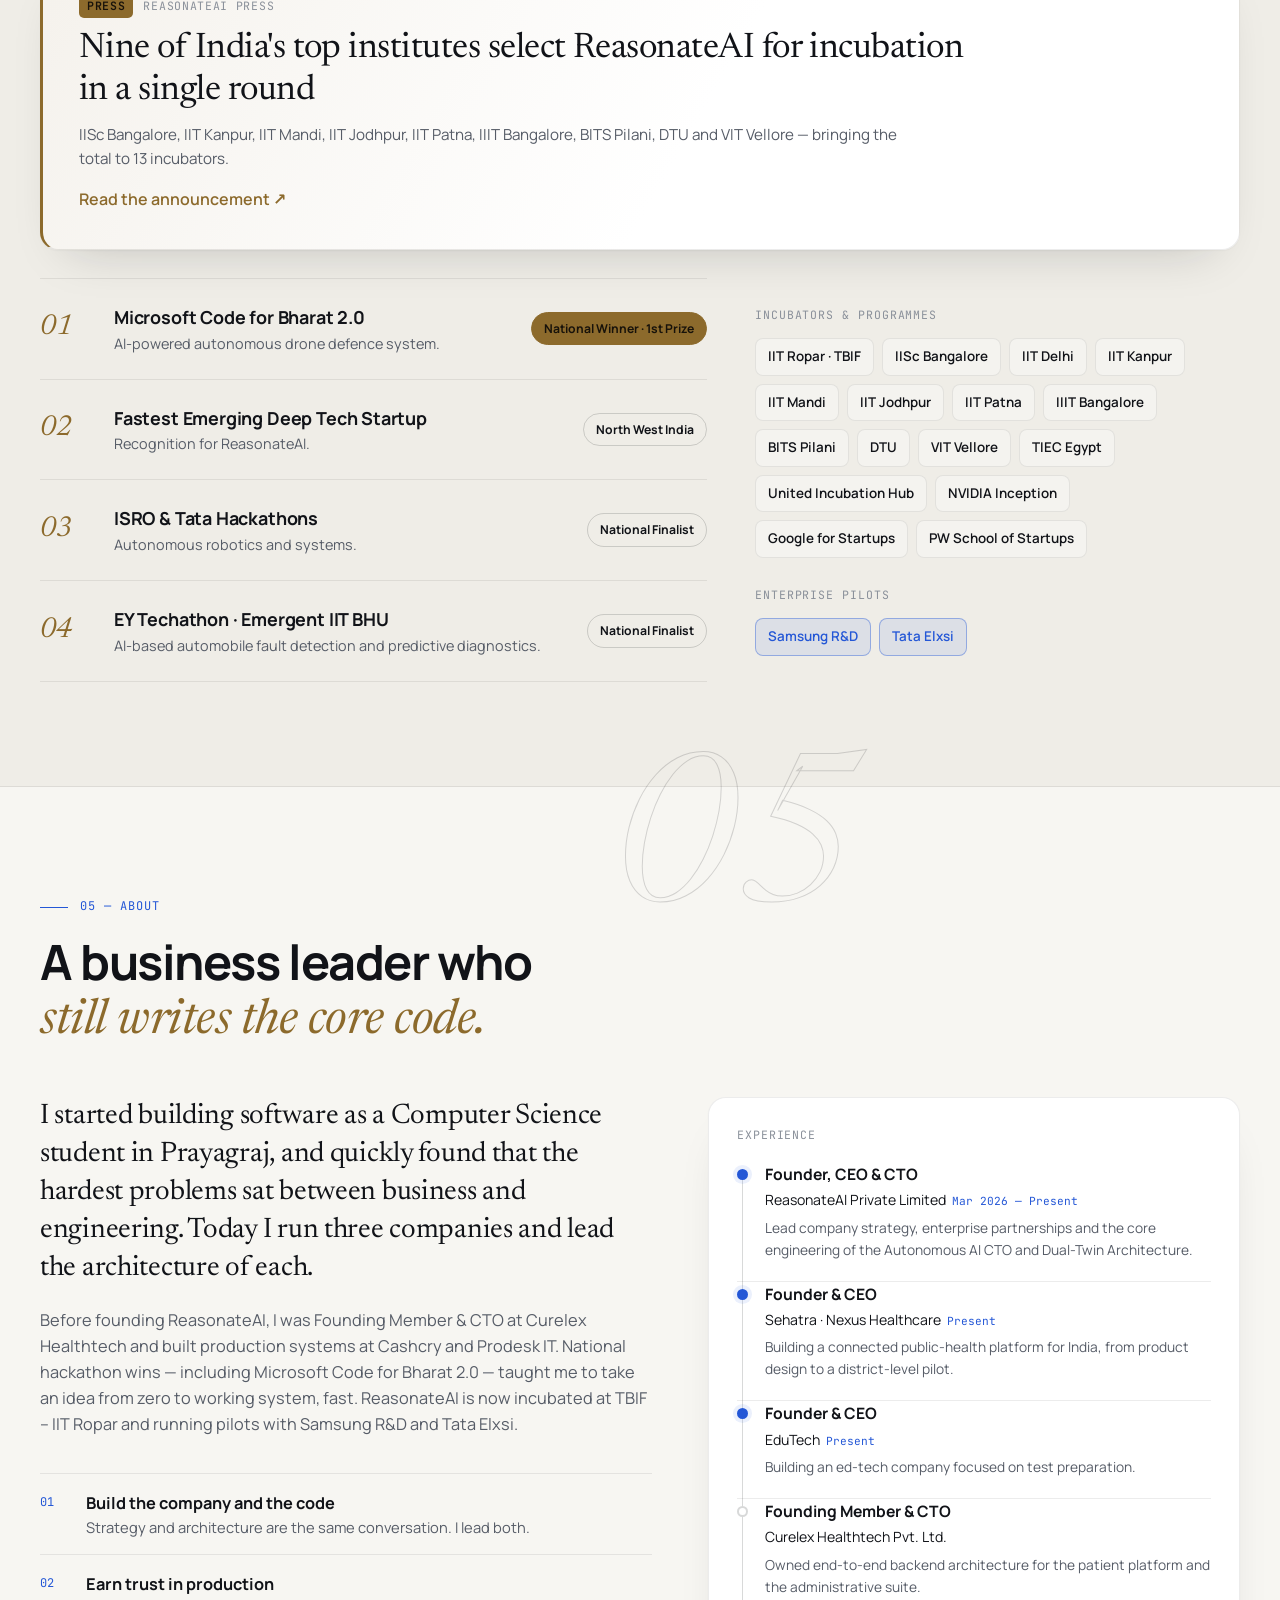
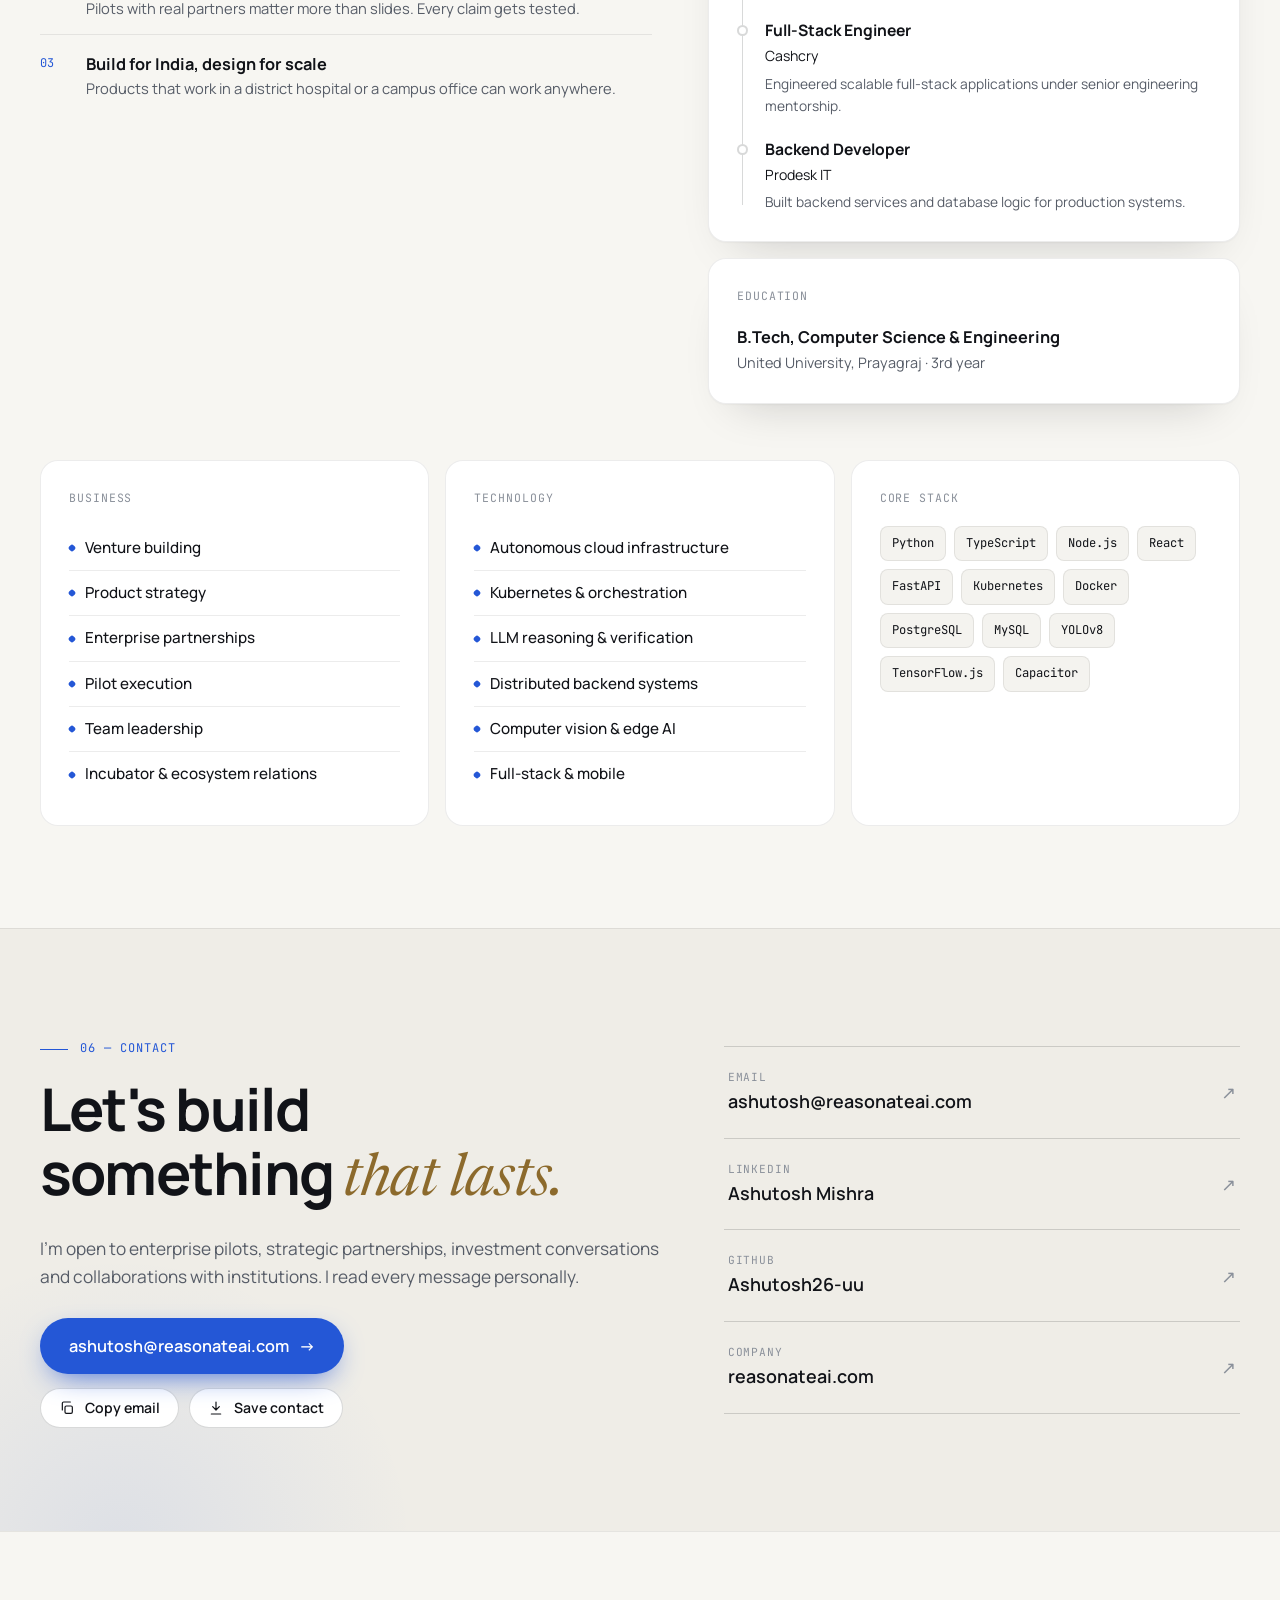
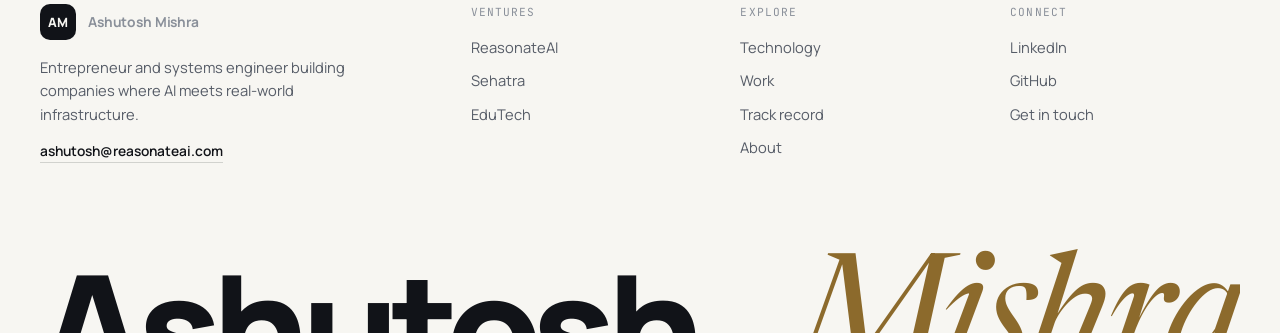
==== commit 443f5154: "Add case studies for flagship projects Dual-Twin Runtime, the AI Drone Defense System and the Sehatr" ====
--- a/index.html
+++ b/index.html
@@ -56,7 +56,7 @@
   <link rel="preconnect" href="https://fonts.googleapis.com" />
   <link rel="preconnect" href="https://fonts.gstatic.com" crossorigin />
   <link href="https://fonts.googleapis.com/css2?family=JetBrains+Mono:wght@400;500&family=Manrope:wght@400;500;600;700;800&family=Mrs+Saint+Delafield&family=Newsreader:ital,opsz,wght@0,6..72,400;0,6..72,500;1,6..72,400&display=swap" rel="stylesheet" />
-  <link rel="stylesheet" href="css/style.css?v=33" />
+  <link rel="stylesheet" href="css/style.css?v=34" />
   <script>
     try { const t = localStorage.getItem("theme"); if (t) document.documentElement.dataset.theme = t; } catch (e) {}
     // Intro only runs with JS and full motion; the short variant is used on repeat visits in a session
@@ -403,6 +403,15 @@
     </a>
   </footer>
 
+  <!-- Case study drawer -->
+  <div class="drawer" id="drawer" aria-hidden="true">
+    <div class="drawer__backdrop" data-close></div>
+    <aside class="drawer__panel" role="dialog" aria-modal="true" aria-labelledby="drawerTitle" tabindex="-1">
+      <button class="icon-btn drawer__close" data-close aria-label="Close case study"><svg viewBox="0 0 24 24" aria-hidden="true"><path d="M6 6l12 12M18 6L6 18"/></svg></button>
+      <div class="drawer__body" id="drawerBody"></div>
+    </aside>
+  </div>
+
   <!-- Console (keyboard: /) -->
   <div class="term" id="term" aria-hidden="true">
     <div class="term__win" role="dialog" aria-label="Console">
@@ -412,7 +421,7 @@
     </div>
   </div>
 
-  <script src="js/data.js?v=33"></script>
-  <script src="js/main.js?v=33"></script>
+  <script src="js/data.js?v=34"></script>
+  <script src="js/main.js?v=34"></script>
 </body>
 </html>
--- a/css/style.css
+++ b/css/style.css
@@ -578,6 +578,53 @@
 .pv i { width: 20px; height: 20px; border-radius: 6px; display: grid; place-items: center; font-style: normal; font-size: 0.66rem; font-weight: 800; color: #fff; background: var(--c); }
 .pv:hover { border-color: var(--c); color: var(--text); transform: translateY(-1px); }
 
+/* Case-study button on project cards */
+.case-btn { display: inline-flex; align-items: center; gap: 6px; font-size: 0.86rem; font-weight: 600; color: var(--text);
+  padding: 6px 12px; border-radius: 999px; border: 1px solid var(--line-2); transition: border-color 0.25s, color 0.25s, background 0.25s; }
+.case-btn span { transition: transform 0.25s var(--ease); }
+.case-btn:hover { border-color: var(--accent); color: var(--accent); background: var(--accent-soft); }
+.case-btn:hover span { transform: translateX(3px); }
+.project__links { align-items: center; }
+
+/* Case-study drawer */
+html.drawer-open, html.drawer-open body { overflow: hidden; }
+.drawer { position: fixed; inset: 0; z-index: 350; pointer-events: none; }
+.drawer.open { pointer-events: auto; }
+.drawer__backdrop { position: absolute; inset: 0; background: rgba(5, 6, 8, 0.55); backdrop-filter: blur(4px); -webkit-backdrop-filter: blur(4px); opacity: 0; transition: opacity 0.35s; }
+.drawer.open .drawer__backdrop { opacity: 1; }
+.drawer__panel { position: absolute; top: 0; right: 0; bottom: 0; width: min(560px, 100%); overflow-y: auto; overscroll-behavior: contain;
+  background: var(--surface); border-left: 1px solid var(--line-2); box-shadow: -30px 0 80px -20px rgba(0, 0, 0, 0.5);
+  transform: translateX(100%); transition: transform 0.55s var(--ease); outline: none; }
+.drawer.open .drawer__panel { transform: none; }
+.drawer__close { position: sticky; top: 16px; float: right; margin: 16px 16px 0 0; background: var(--surface); z-index: 1; }
+.drawer__close svg { stroke-width: 2; }
+.drawer__body { padding: 40px clamp(24px, 4vw, 44px) 48px; }
+.drawer__org { font-family: var(--mono); font-size: 0.74rem; color: var(--accent); }
+.drawer__body h2 { font-size: clamp(1.9rem, 3.4vw, 2.5rem); letter-spacing: -0.035em; line-height: 1.08; margin: 10px 0 14px; }
+.drawer__lead { color: var(--muted); font-size: 1.02rem; margin-bottom: 18px; }
+.drawer__body section { margin-top: 32px; padding-top: 24px; border-top: 1px solid var(--line); }
+.drawer__body h3 { display: flex; align-items: center; gap: 12px; font-size: 1.05rem; margin-bottom: 12px; }
+.drawer__body h3 span { font-family: var(--serif); font-style: italic; font-weight: 400; font-size: 1.3rem; color: var(--gold); }
+.drawer__body section > p { color: var(--text); font-family: var(--serif); font-size: 1.25rem; line-height: 1.45; }
+.drawer__list li { position: relative; padding: 0 0 12px 22px; color: var(--muted); }
+.drawer__list li::before { content: ""; position: absolute; left: 0; top: 10px; width: 10px; height: 2px; background: var(--accent); }
+.drawer__outcome { display: grid; gap: 8px; }
+.drawer__outcome li { display: flex; align-items: center; gap: 10px; padding: 12px 14px; border-radius: var(--radius-sm); background: var(--surface-2); border: 1px solid var(--line); font-weight: 600; }
+.drawer__outcome li::before { content: ""; width: 8px; height: 8px; flex: none; border-radius: 50%; background: var(--ok); }
+.drawer__body > .btn { margin-top: 32px; }
+.drawer__note { margin-top: 32px; font-family: var(--mono); font-size: 0.75rem; color: var(--faint); }
+.drawer.open .drawer__body > * { animation: itemIn 0.6s var(--ease) both; }
+.drawer.open .drawer__body > :nth-child(2) { animation-delay: 0.05s; }
+.drawer.open .drawer__body > :nth-child(3) { animation-delay: 0.1s; }
+.drawer.open .drawer__body > :nth-child(n+4) { animation-delay: 0.16s; }
+@media (max-width: 560px) {
+  /* Phone: a bottom sheet instead of a side panel */
+  .drawer__panel { top: auto; left: 0; width: 100%; max-height: 88svh; border-left: 0; border-top: 1px solid var(--line-2);
+    border-radius: 22px 22px 0 0; transform: translateY(100%); }
+  .drawer__panel::before { content: ""; position: sticky; top: 0; display: block; width: 40px; height: 4px; margin: 10px auto 0; border-radius: 4px; background: var(--line-2); }
+  .drawer__body { padding-top: 16px; }
+}
+
 /* Trust band — institutes and programmes in a slow, endless row */
 .trust { padding: 34px 0 38px; border-bottom: 1px solid var(--line); overflow: hidden; }
 .trust__label { text-align: center; font-family: var(--mono); font-size: 0.7rem; letter-spacing: 0.14em; text-transform: uppercase; color: var(--faint); margin-bottom: 22px; }
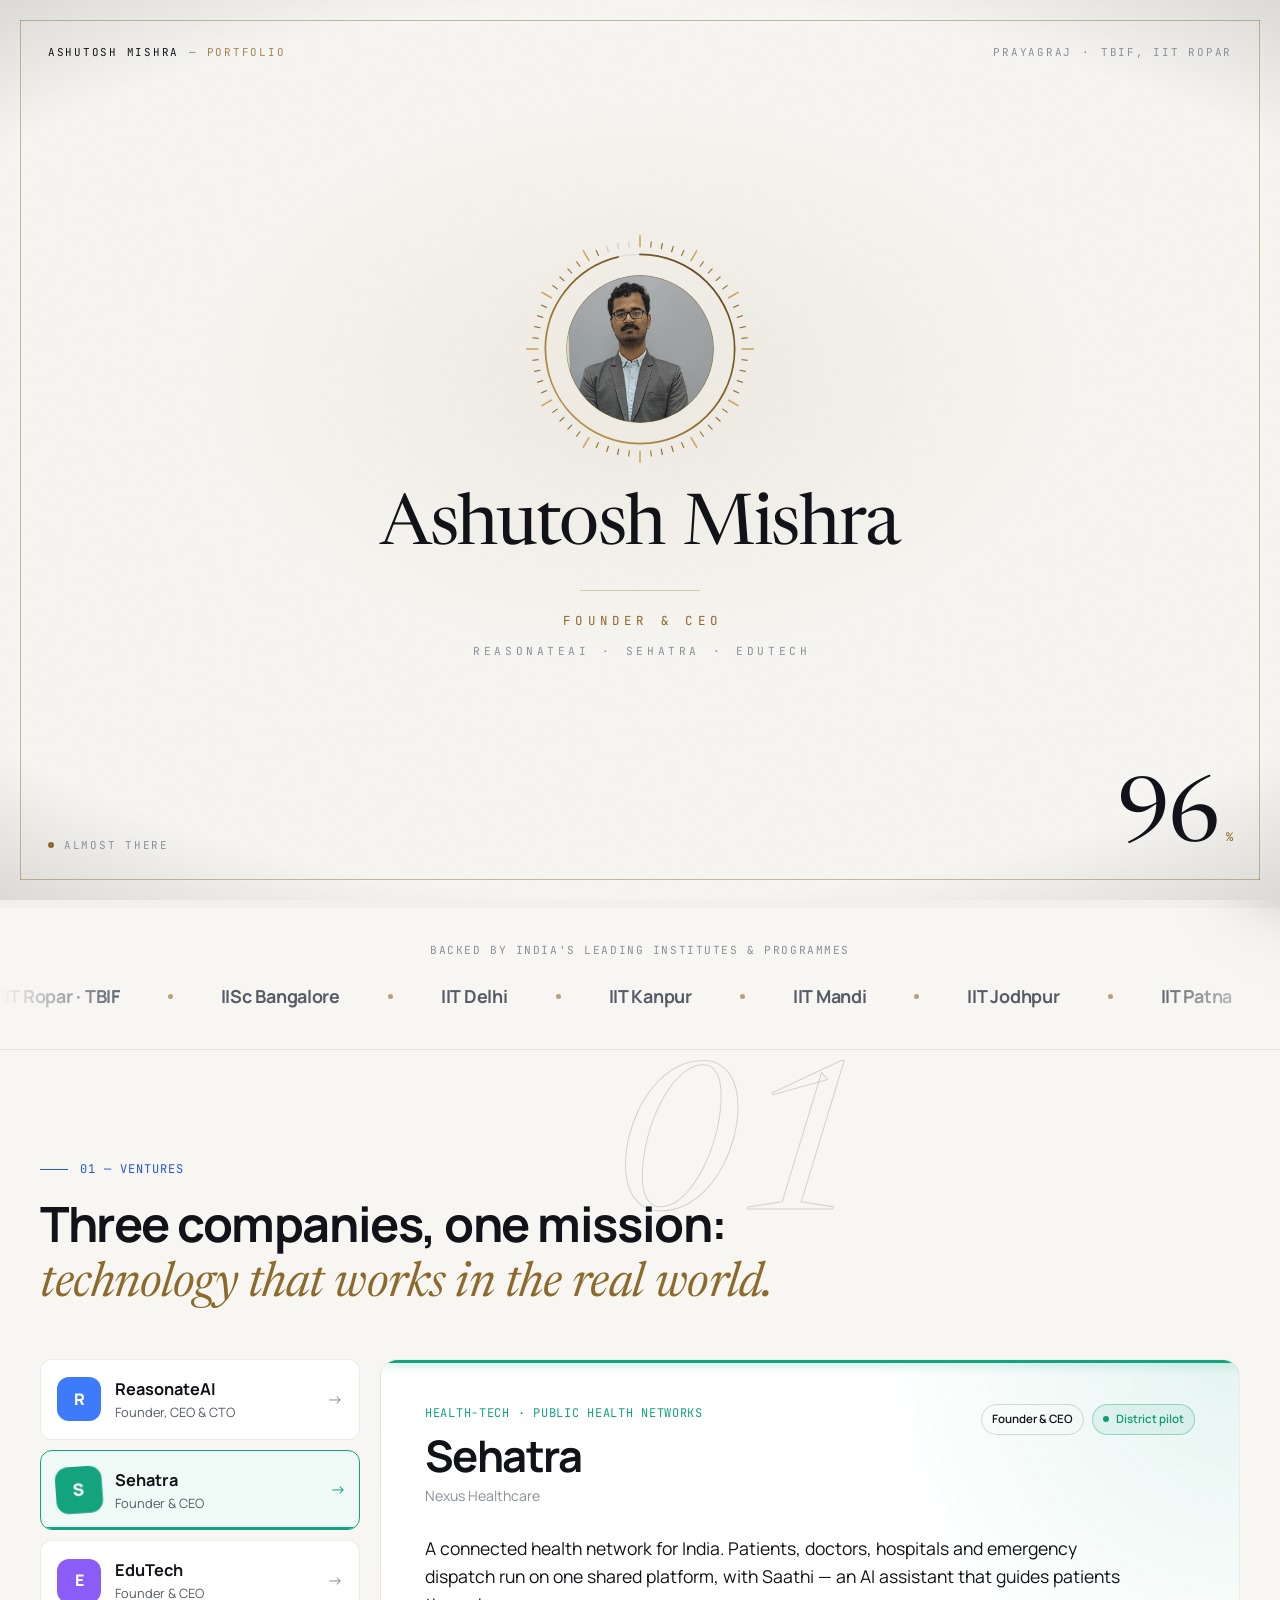
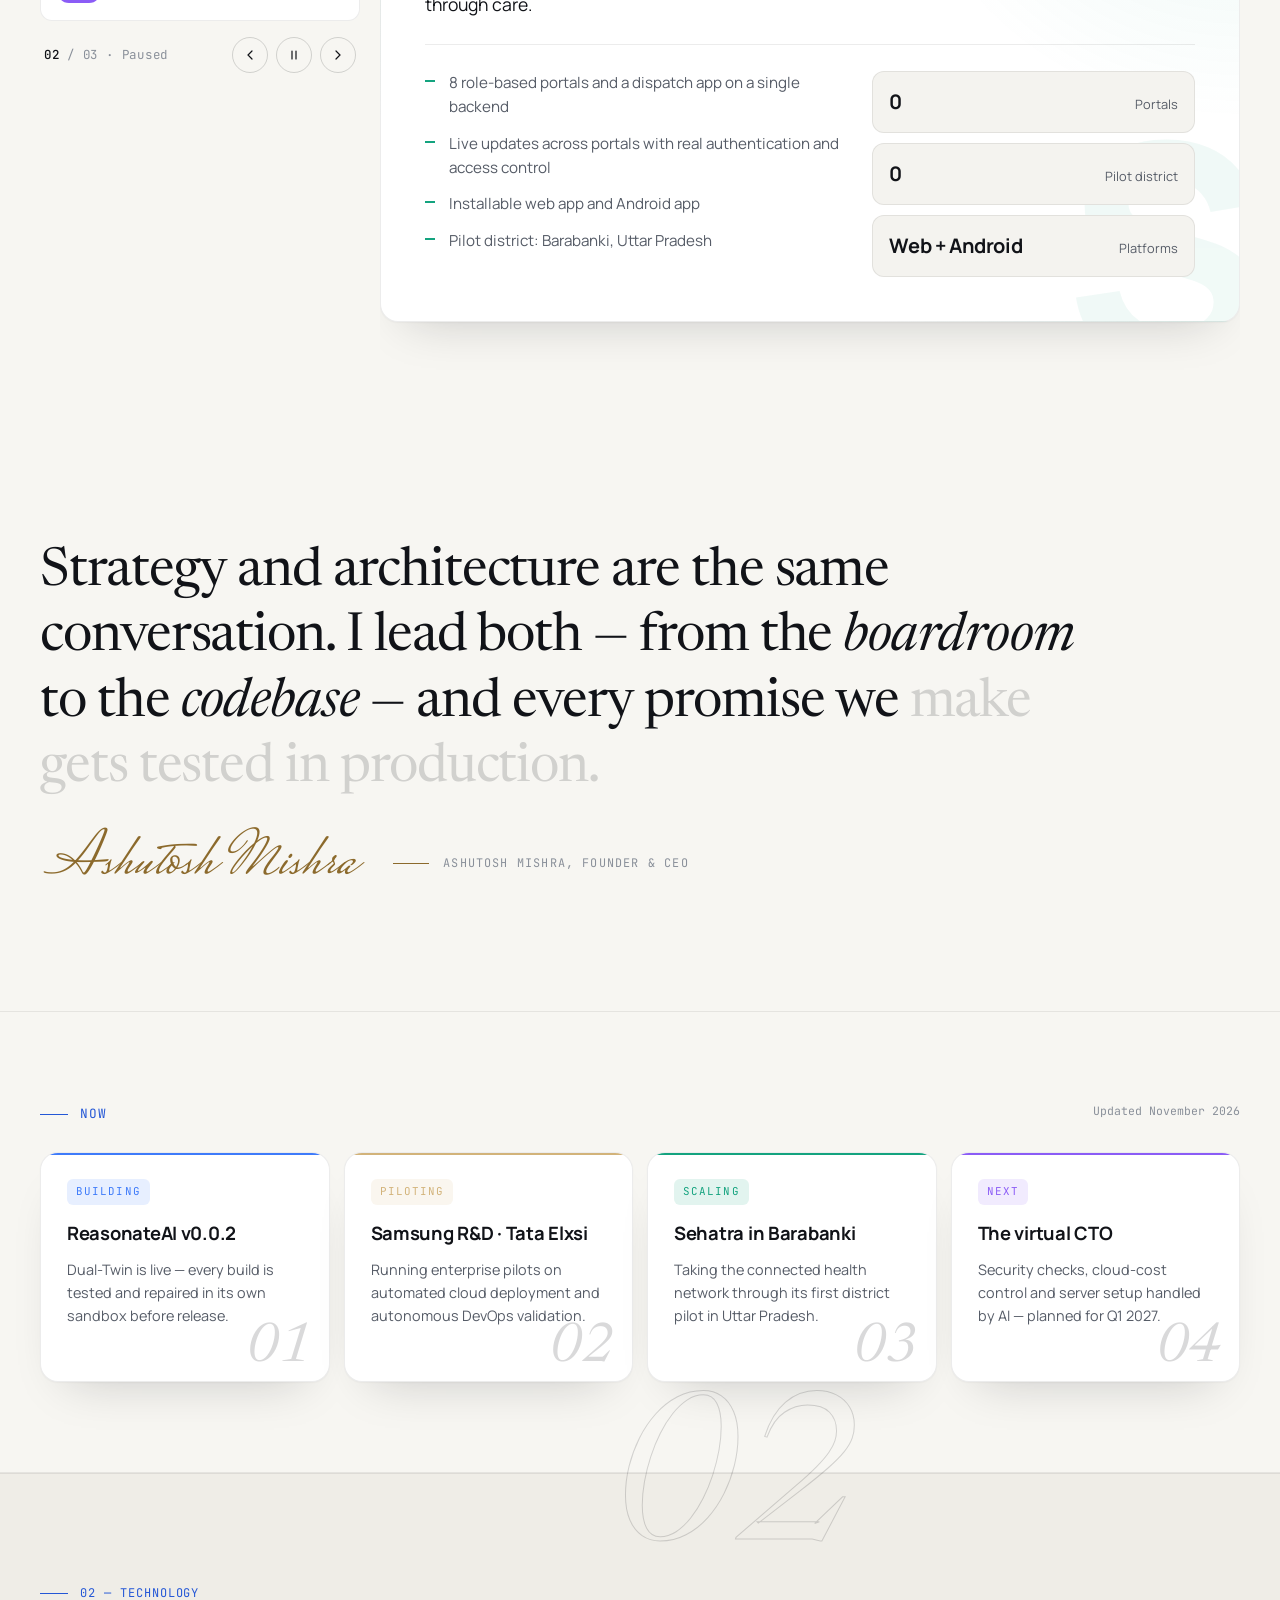
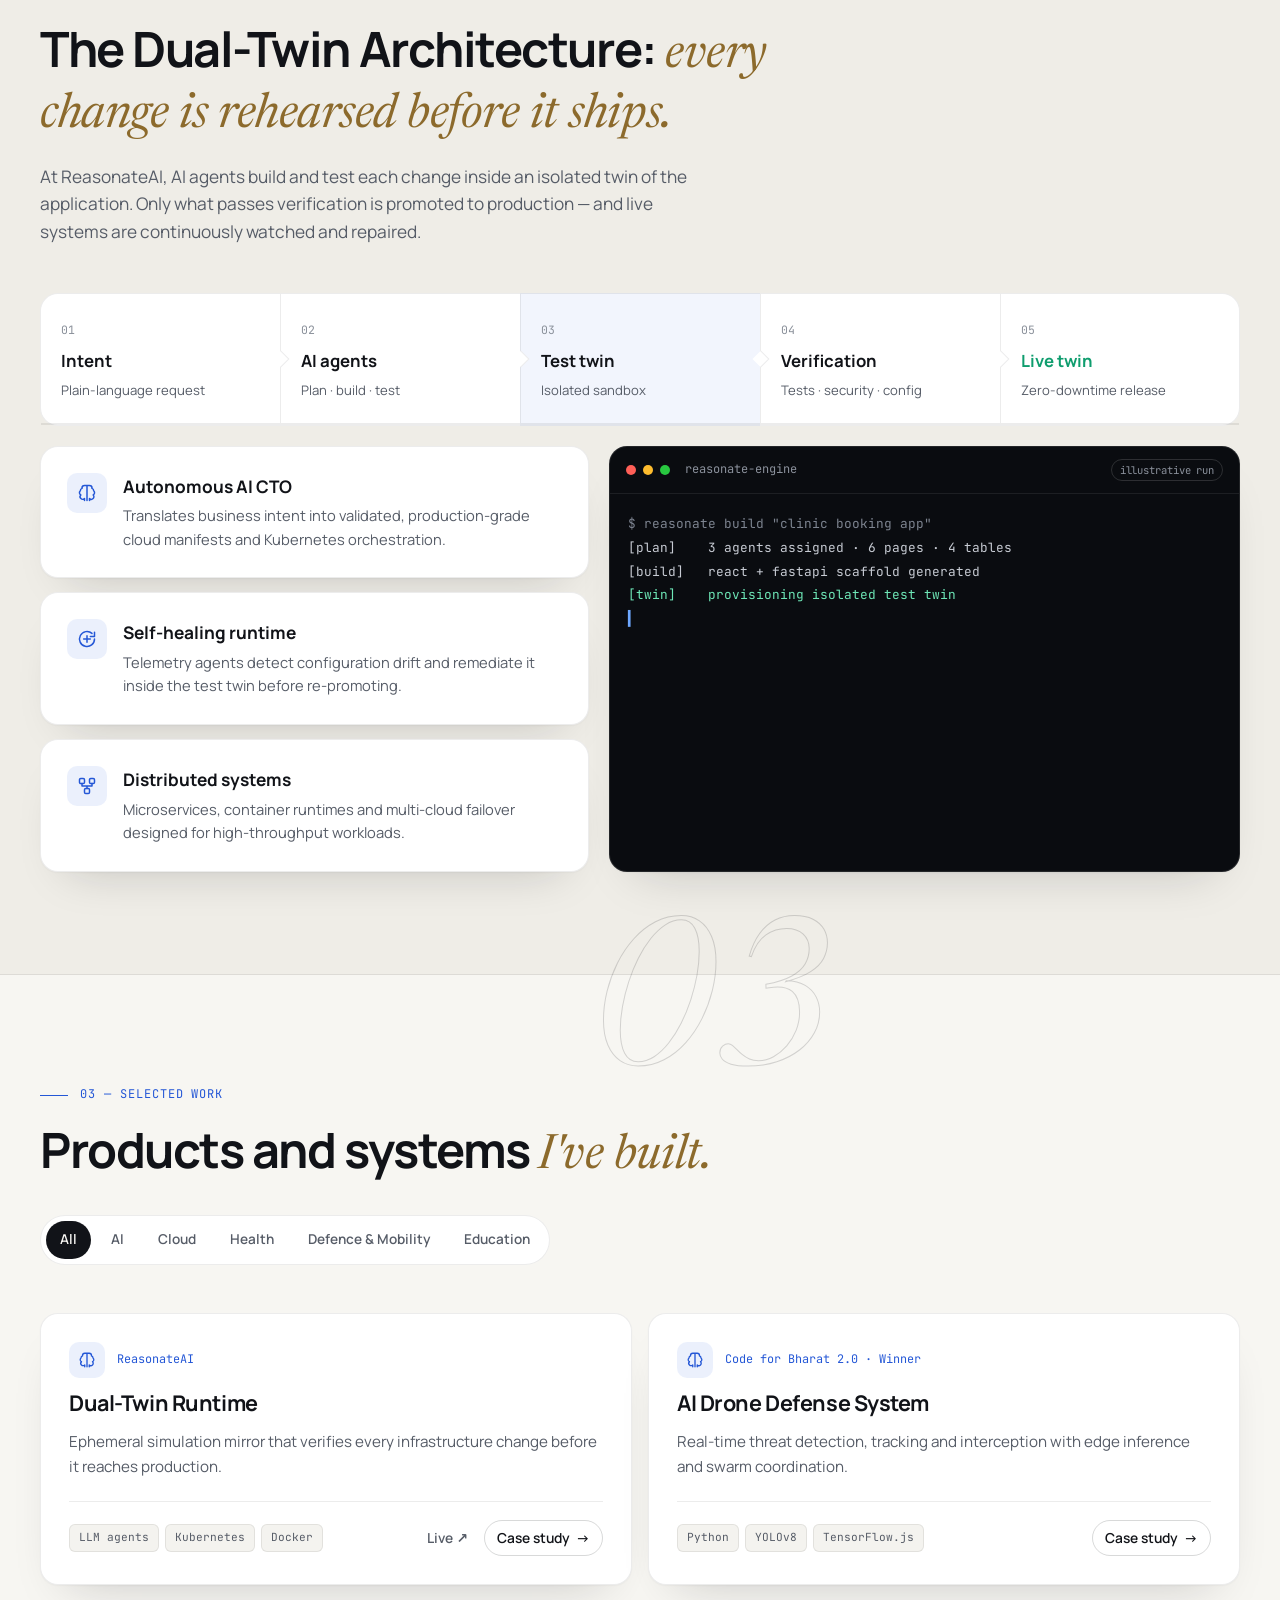
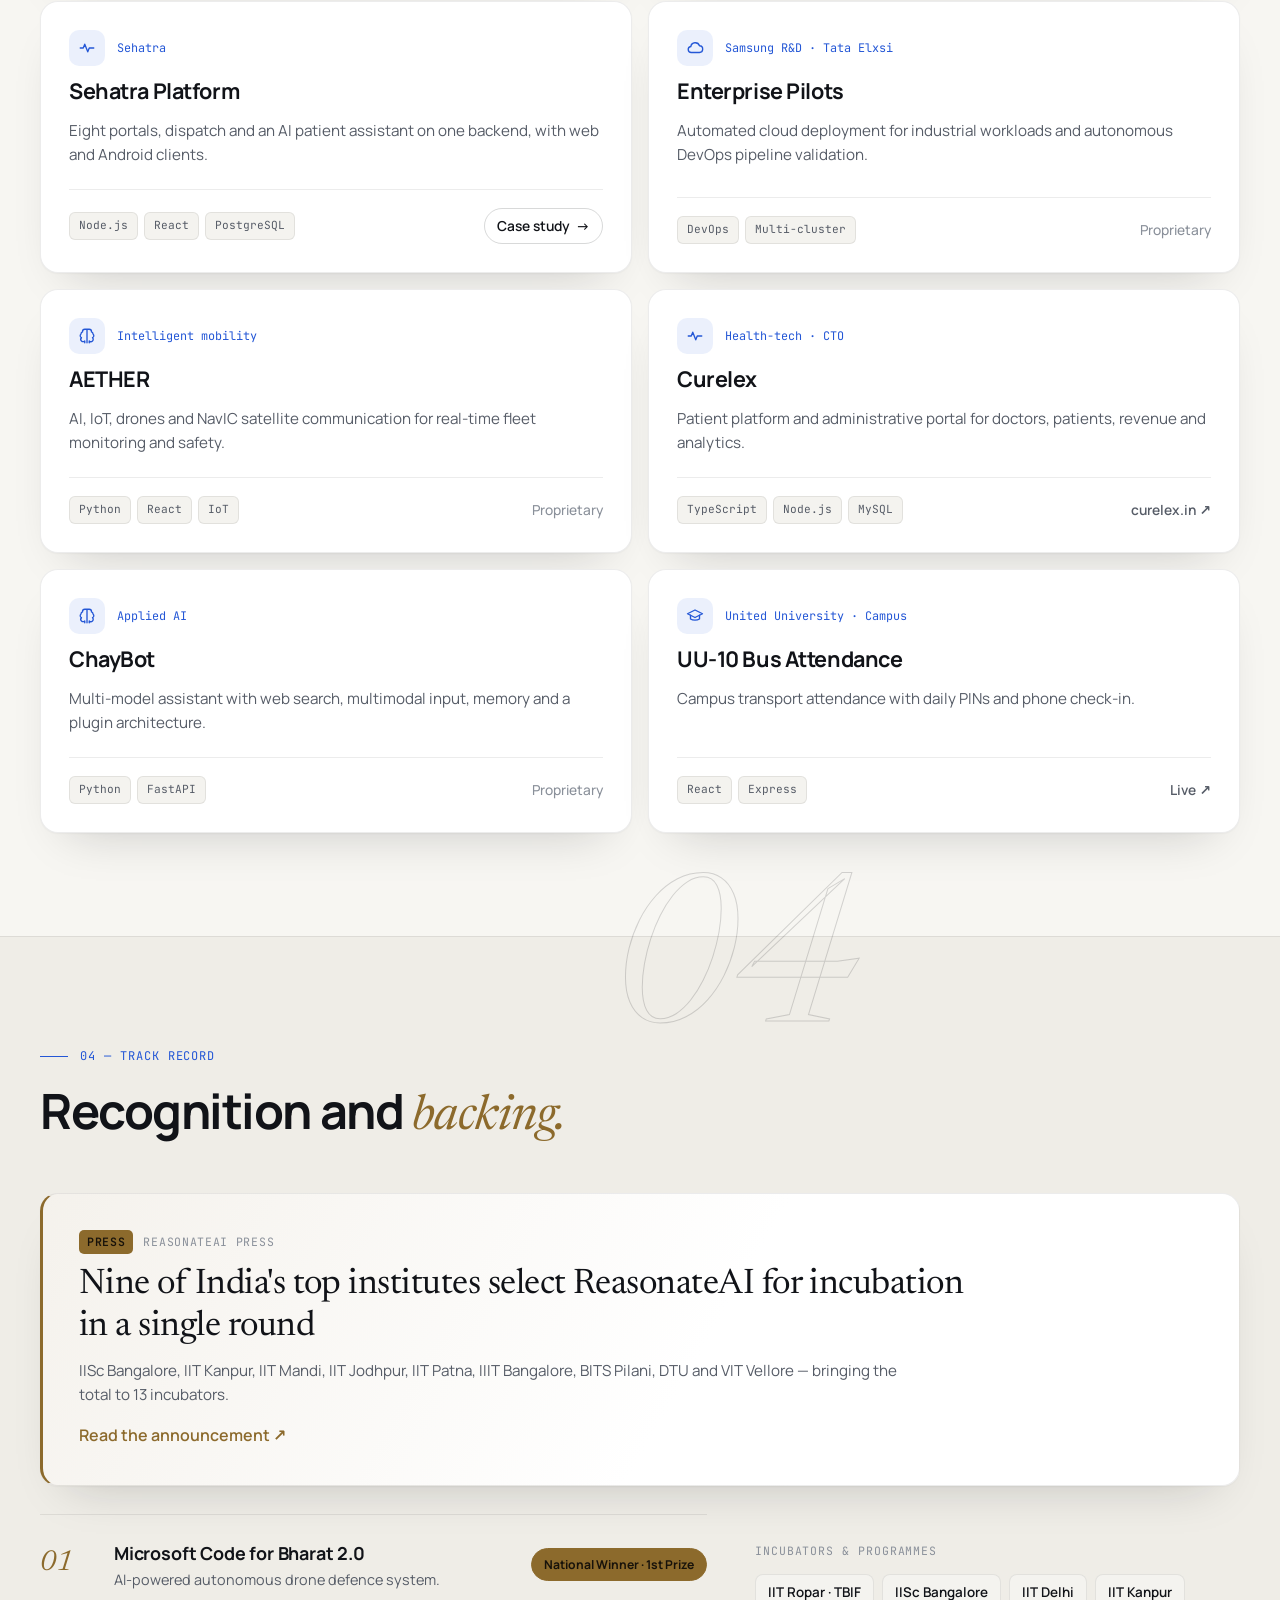
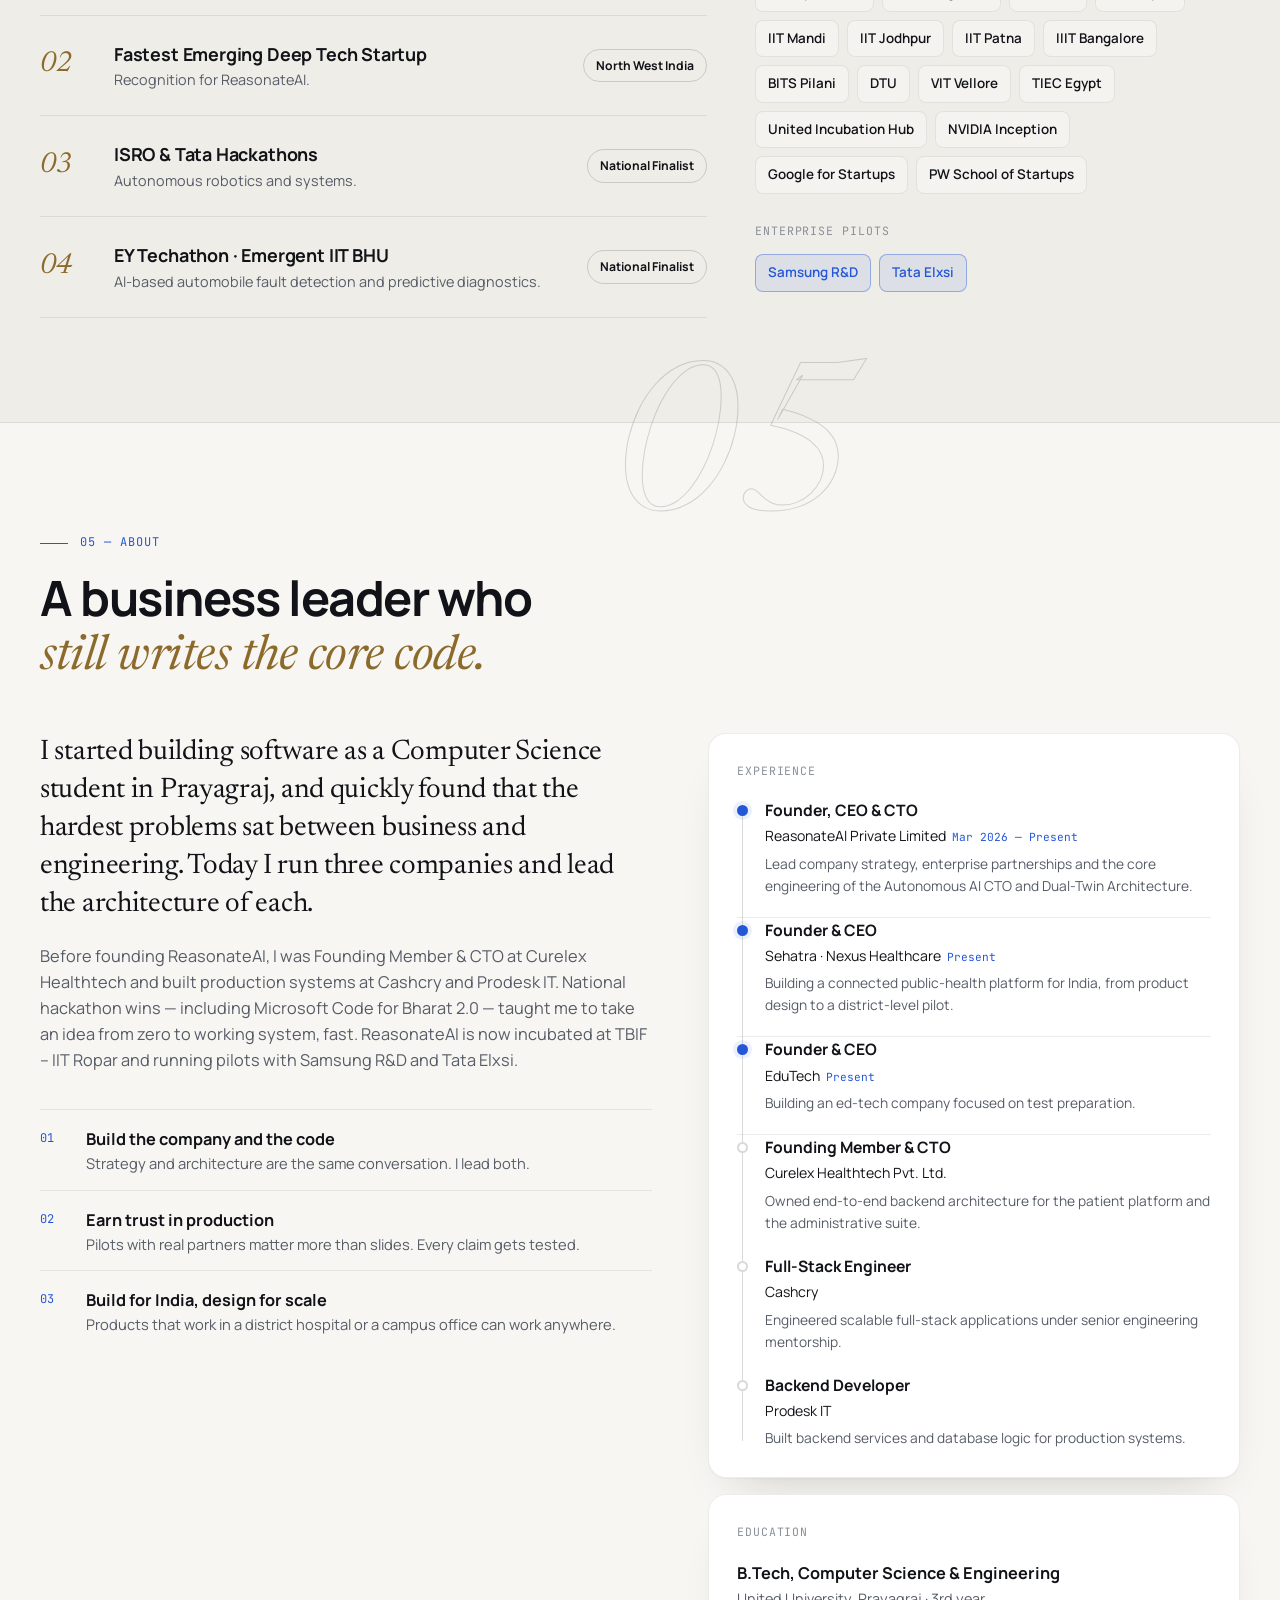
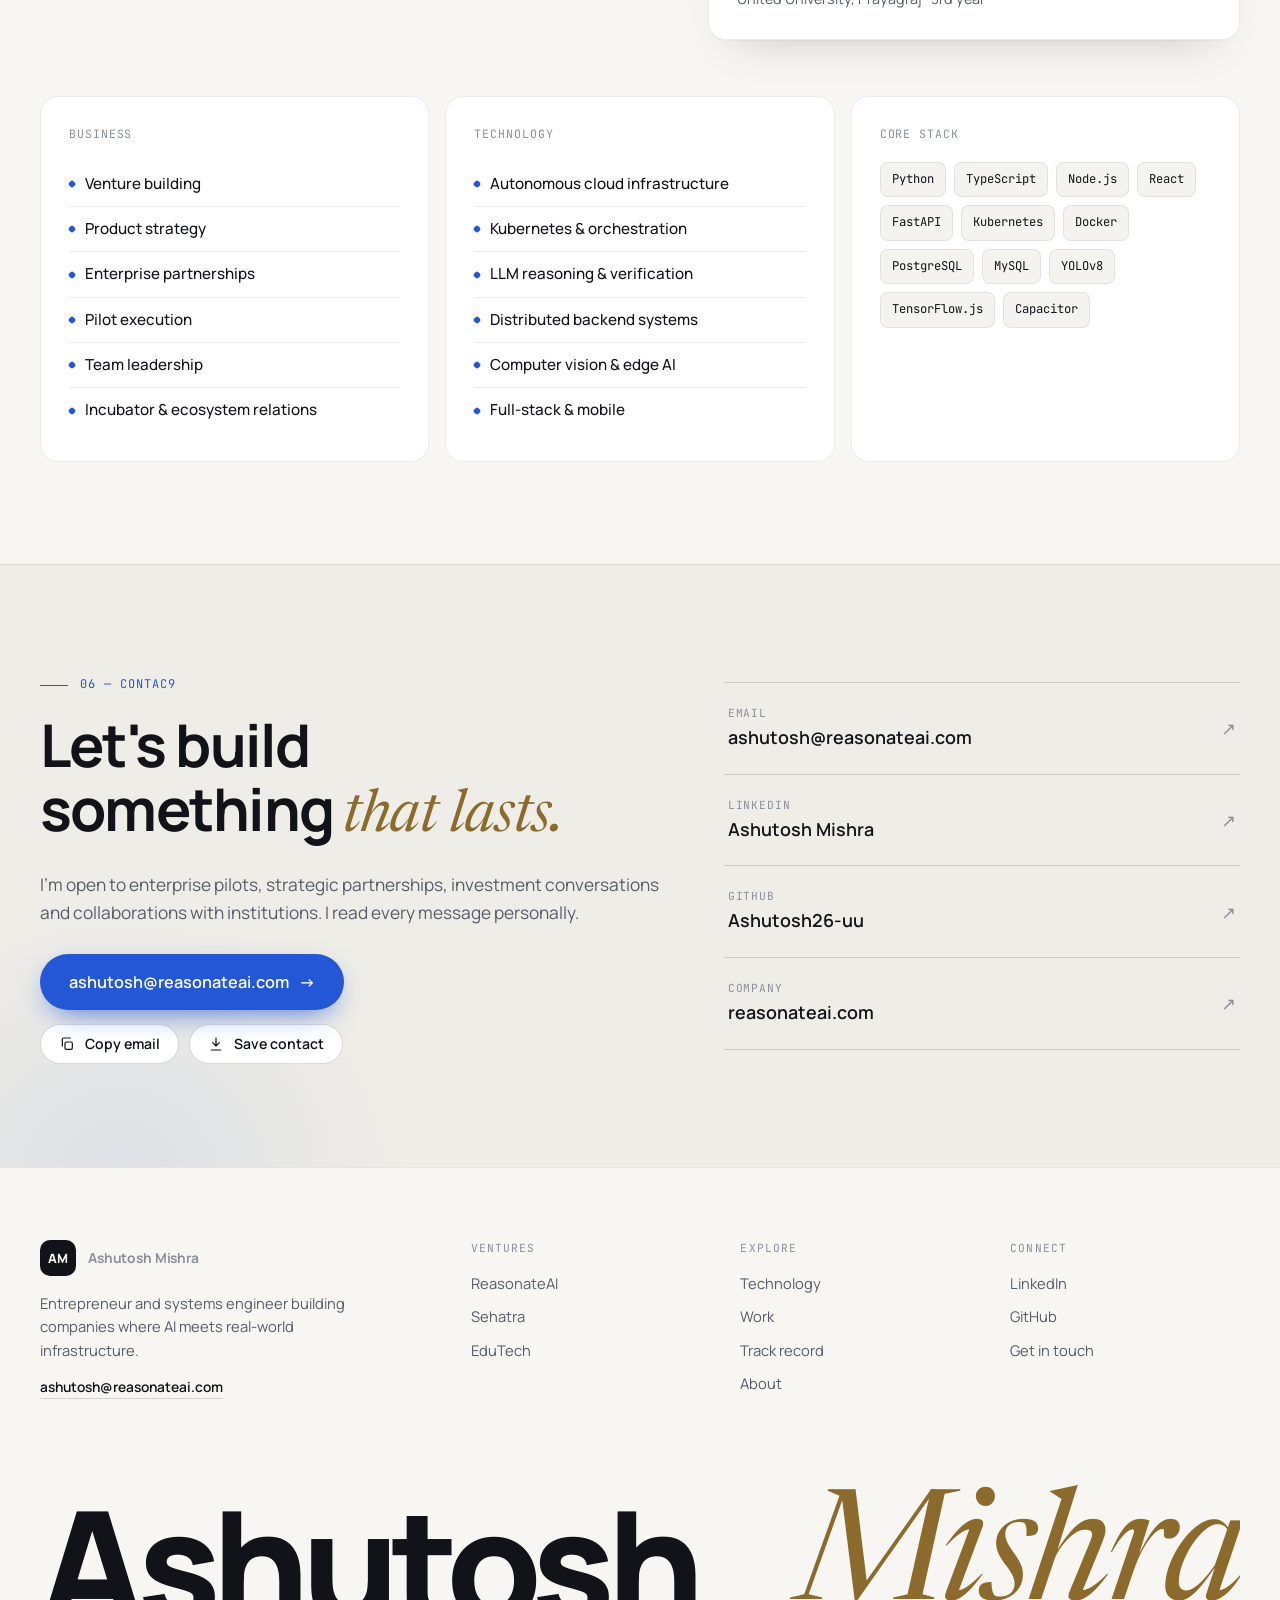
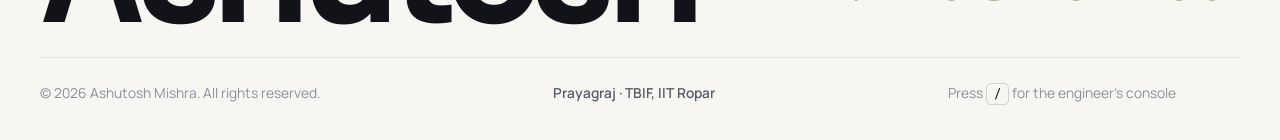
==== commit 178ba30d: "Make the hero a stronger first impression Key figures now sit at the bottom of the first screen inst" ====
--- a/index.html
+++ b/index.html
@@ -56,7 +56,7 @@
   <link rel="preconnect" href="https://fonts.googleapis.com" />
   <link rel="preconnect" href="https://fonts.gstatic.com" crossorigin />
   <link href="https://fonts.googleapis.com/css2?family=JetBrains+Mono:wght@400;500&family=Manrope:wght@400;500;600;700;800&family=Mrs+Saint+Delafield&family=Newsreader:ital,opsz,wght@0,6..72,400;0,6..72,500;1,6..72,400&display=swap" rel="stylesheet" />
-  <link rel="stylesheet" href="css/style.css?v=34" />
+  <link rel="stylesheet" href="css/style.css?v=36" />
   <script>
     try { const t = localStorage.getItem("theme"); if (t) document.documentElement.dataset.theme = t; } catch (e) {}
     // Intro only runs with JS and full motion; the short variant is used on repeat visits in a session
@@ -149,7 +149,6 @@
             <a href="#ventures" class="btn btn--primary">Explore my ventures <span aria-hidden="true">→</span></a>
             <a href="#contact" class="btn btn--ghost">Partner with me</a>
           </div>
-          <ul class="hero__creds reveal" id="creds" aria-label="Backed by and partnered with"></ul>
         </div>
 
         <figure class="profile reveal">
@@ -164,20 +163,22 @@
               </div>
               <span class="badge badge--live"><span class="status-dot"></span>Available</span>
             </div>
+            <p class="profile__award">
+              <svg viewBox="0 0 24 24" aria-hidden="true"><path d="M8 4h8v5a4 4 0 0 1-8 0z"/><path d="M8 6H5a3 3 0 0 0 3 4M16 6h3a3 3 0 0 1-3 4M12 13v4M8 20h8M10 17h4"/></svg>
+              <span>National Winner · <b>Microsoft Code for Bharat 2.0</b></span>
+            </p>
             <dl class="profile__facts">
-              <div><dt>Base</dt><dd>Prayagraj · TBIF, IIT Ropar</dd></div>
-              <div><dt>Focus</dt><dd>Autonomous AI infrastructure</dd></div>
+              <div><dt>Base</dt><dd>Prayagraj</dd></div>
+              <div><dt>Incubated</dt><dd>TBIF, IIT Ropar</dd></div>
               <div><dt>Local time</dt><dd><span id="clock">--:--</span> IST</dd></div>
             </dl>
             <div class="profile__ventures" id="profileVentures"></div>
           </figcaption>
         </figure>
       </div>
-    </section>
-
-    <!-- Key figures -->
-    <section class="figures" aria-label="Key figures">
-      <div class="container figures__grid" id="figures"></div>
+      <div class="hero__figures" aria-label="Key figures">
+        <div class="container figures__grid" id="figures"></div>
+      </div>
     </section>
 
     <!-- Backed by -->
@@ -421,7 +422,7 @@
     </div>
   </div>
 
-  <script src="js/data.js?v=34"></script>
-  <script src="js/main.js?v=34"></script>
+  <script src="js/data.js?v=36"></script>
+  <script src="js/main.js?v=36"></script>
 </body>
 </html>
--- a/css/style.css
+++ b/css/style.css
@@ -136,36 +136,47 @@
 /* ==========================================================================
    Hero
    ========================================================================== */
-.hero { position: relative; padding: calc(var(--nav-h) + 72px) 0 72px; overflow: hidden; }
+.hero { position: relative; display: flex; flex-direction: column; justify-content: center; min-height: 100svh; padding: calc(var(--nav-h) + 32px) 0 0; overflow: hidden; }
 .hero__grid-bg { position: absolute; inset: 0; pointer-events: none;
   background-image: radial-gradient(circle at 1px 1px, var(--grid-dot) 1px, transparent 0); background-size: 28px 28px;
   -webkit-mask-image: radial-gradient(ellipse 80% 70% at 70% 30%, #000 30%, transparent 75%); mask-image: radial-gradient(ellipse 80% 70% at 70% 30%, #000 30%, transparent 75%); }
 .hero::after { content: ""; position: absolute; width: 720px; height: 720px; right: -220px; top: -260px; border-radius: 50%; pointer-events: none;
   background: radial-gradient(circle, var(--accent-soft), transparent 65%); }
 .hero__inner { position: relative; z-index: 1; display: grid; grid-template-columns: minmax(0, 1.35fr) minmax(0, 0.85fr); gap: 72px; align-items: center; }
-.hero__title { font-size: clamp(2.6rem, 5.4vw, 4.6rem); line-height: 1.04; letter-spacing: -0.035em; font-weight: 700; margin: 28px 0 24px; text-wrap: balance; }
+.hero__title { font-size: clamp(2.6rem, 5.2vw, 4.5rem); line-height: 1.03; letter-spacing: -0.035em; font-weight: 700; margin: 28px 0 24px; text-wrap: balance; }
 .hero__lead { font-size: clamp(1.05rem, 1.4vw, 1.2rem); color: var(--muted); max-width: 600px; }
 .hero__cta { display: flex; flex-wrap: wrap; gap: 12px; margin-top: 36px; }
-.hero__creds { display: flex; flex-wrap: wrap; gap: 8px 22px; margin-top: 48px; padding-top: 24px; border-top: 1px solid var(--line); }
-.hero__creds li { font-size: 0.82rem; font-weight: 600; color: var(--faint); display: flex; align-items: center; gap: 8px; }
-.hero__creds li::before { content: ""; width: 5px; height: 5px; border-radius: 50%; background: var(--gold); }
 
 .profile { position: relative; background: var(--surface); border: 1px solid var(--line); border-radius: 24px; padding: 10px; box-shadow: var(--shadow); }
-.profile__photo { border-radius: 16px; overflow: hidden; aspect-ratio: 1 / 1; background: var(--surface-2); }
+.profile__photo { border-radius: 16px; overflow: hidden; aspect-ratio: 5 / 4; background: var(--surface-2); }
 .profile__photo img { width: 100%; height: 100%; object-fit: cover; object-position: 50% 14%; transition: transform 1.2s var(--ease); }
 .profile:hover .profile__photo img { transform: scale(1.03); }
-.profile__card { padding: 18px 12px 8px; }
+.profile__card { padding: 14px 10px 6px; }
 .profile__row { display: flex; justify-content: space-between; align-items: flex-start; gap: 12px; }
 .profile__row strong { display: block; font-size: 1.15rem; letter-spacing: -0.01em; }
 .profile__row span:not(.badge):not(.status-dot) { font-size: 0.86rem; color: var(--muted); }
-.profile__facts { margin-top: 16px; border-top: 1px solid var(--line); }
-.profile__facts div { display: flex; justify-content: space-between; gap: 16px; padding: 10px 0; border-bottom: 1px solid var(--line); font-size: 0.84rem; }
-.profile__facts div:last-child { border-bottom: 0; }
-.profile__facts dt { color: var(--faint); }
-.profile__facts dd { font-weight: 600; text-align: right; }
+.profile__award { display: flex; align-items: center; gap: 10px; margin-top: 14px; padding: 10px 12px; border-radius: 12px; font-size: 0.8rem; color: var(--muted);
+  background: color-mix(in srgb, var(--gold) 10%, transparent); border: 1px solid color-mix(in srgb, var(--gold) 28%, transparent); }
+.profile__award svg { width: 18px; height: 18px; flex: none; fill: none; stroke: var(--gold); stroke-width: 1.7; stroke-linecap: round; stroke-linejoin: round; }
+.profile__award b { color: var(--text); font-weight: 700; }
+.profile__facts { display: grid; grid-template-columns: repeat(3, 1fr); margin-top: 14px; border: 1px solid var(--line); border-radius: 12px; }
+.profile__facts div { padding: 10px 12px; border-left: 1px solid var(--line); font-size: 0.8rem; min-width: 0; }
+.profile__facts div:first-child { border-left: 0; }
+.profile__facts dt { color: var(--faint); font-size: 0.7rem; }
+.profile__facts dd { font-weight: 600; white-space: nowrap; overflow: hidden; text-overflow: ellipsis; }
 
 /* Figures */
-.figures { border-block: 1px solid var(--line); background: var(--bg-alt); }
+.hero__figures { position: relative; z-index: 1; margin-top: clamp(28px, 4vh, 56px); border-top: 1px solid var(--line);
+  background: color-mix(in srgb, var(--bg-alt) 72%, transparent); backdrop-filter: blur(10px); -webkit-backdrop-filter: blur(10px); }
+.hero__figures .figure { padding-top: 26px; padding-bottom: 24px; }
+/* Short laptop screens (e.g. 1366×768): keep the key figures on the first screen */
+@media (min-width: 861px) and (max-height: 820px) {
+  .profile__photo { aspect-ratio: 16 / 10; }
+  .profile__ventures { display: none; }
+  .hero__title { font-size: clamp(2.4rem, 4.6vw, 3.9rem); margin: 20px 0 18px; }
+  .hero__cta { margin-top: 26px; }
+  .hero__figures .figure { padding-top: 20px; padding-bottom: 18px; }
+}
 .figures__grid { display: grid; grid-template-columns: repeat(6, 1fr); }
 .figure { padding: 34px 20px 30px; border-left: 1px solid var(--line); }
 .figure:first-child { border-left: 0; padding-left: 0; }
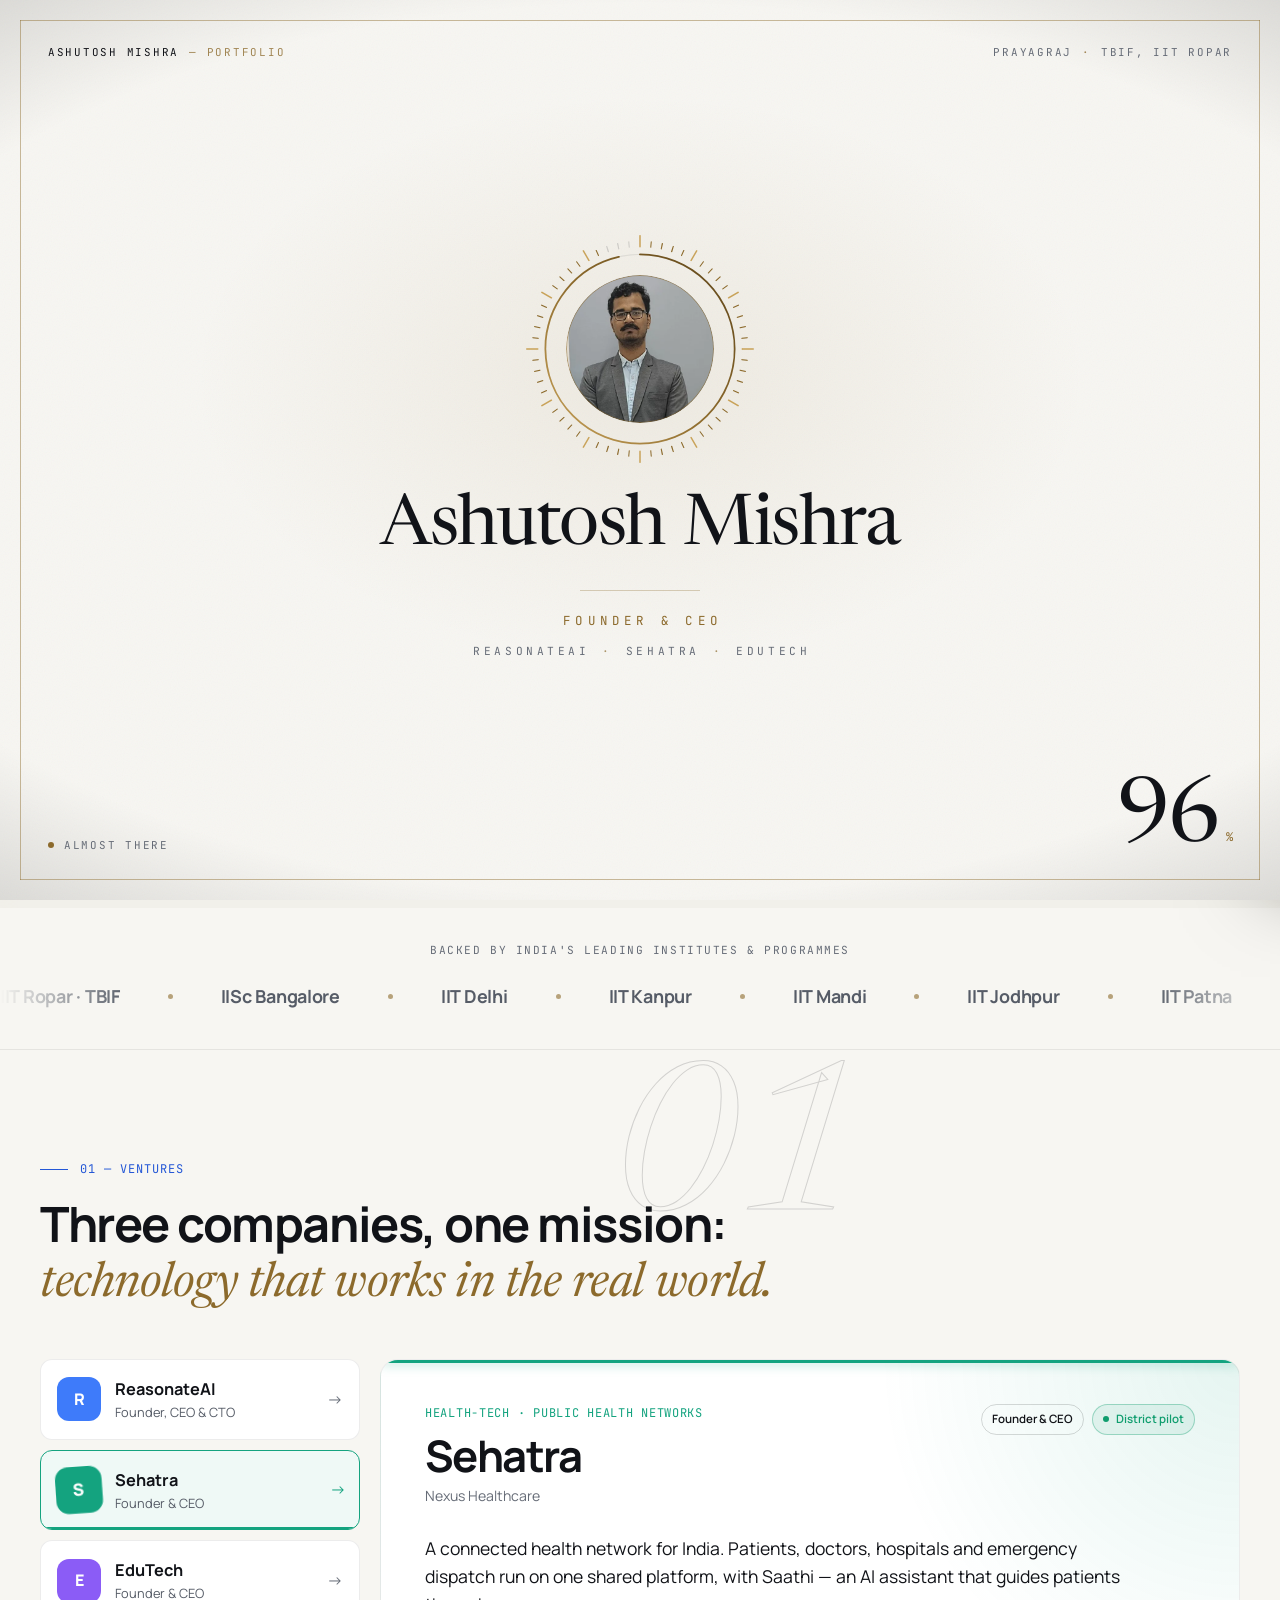
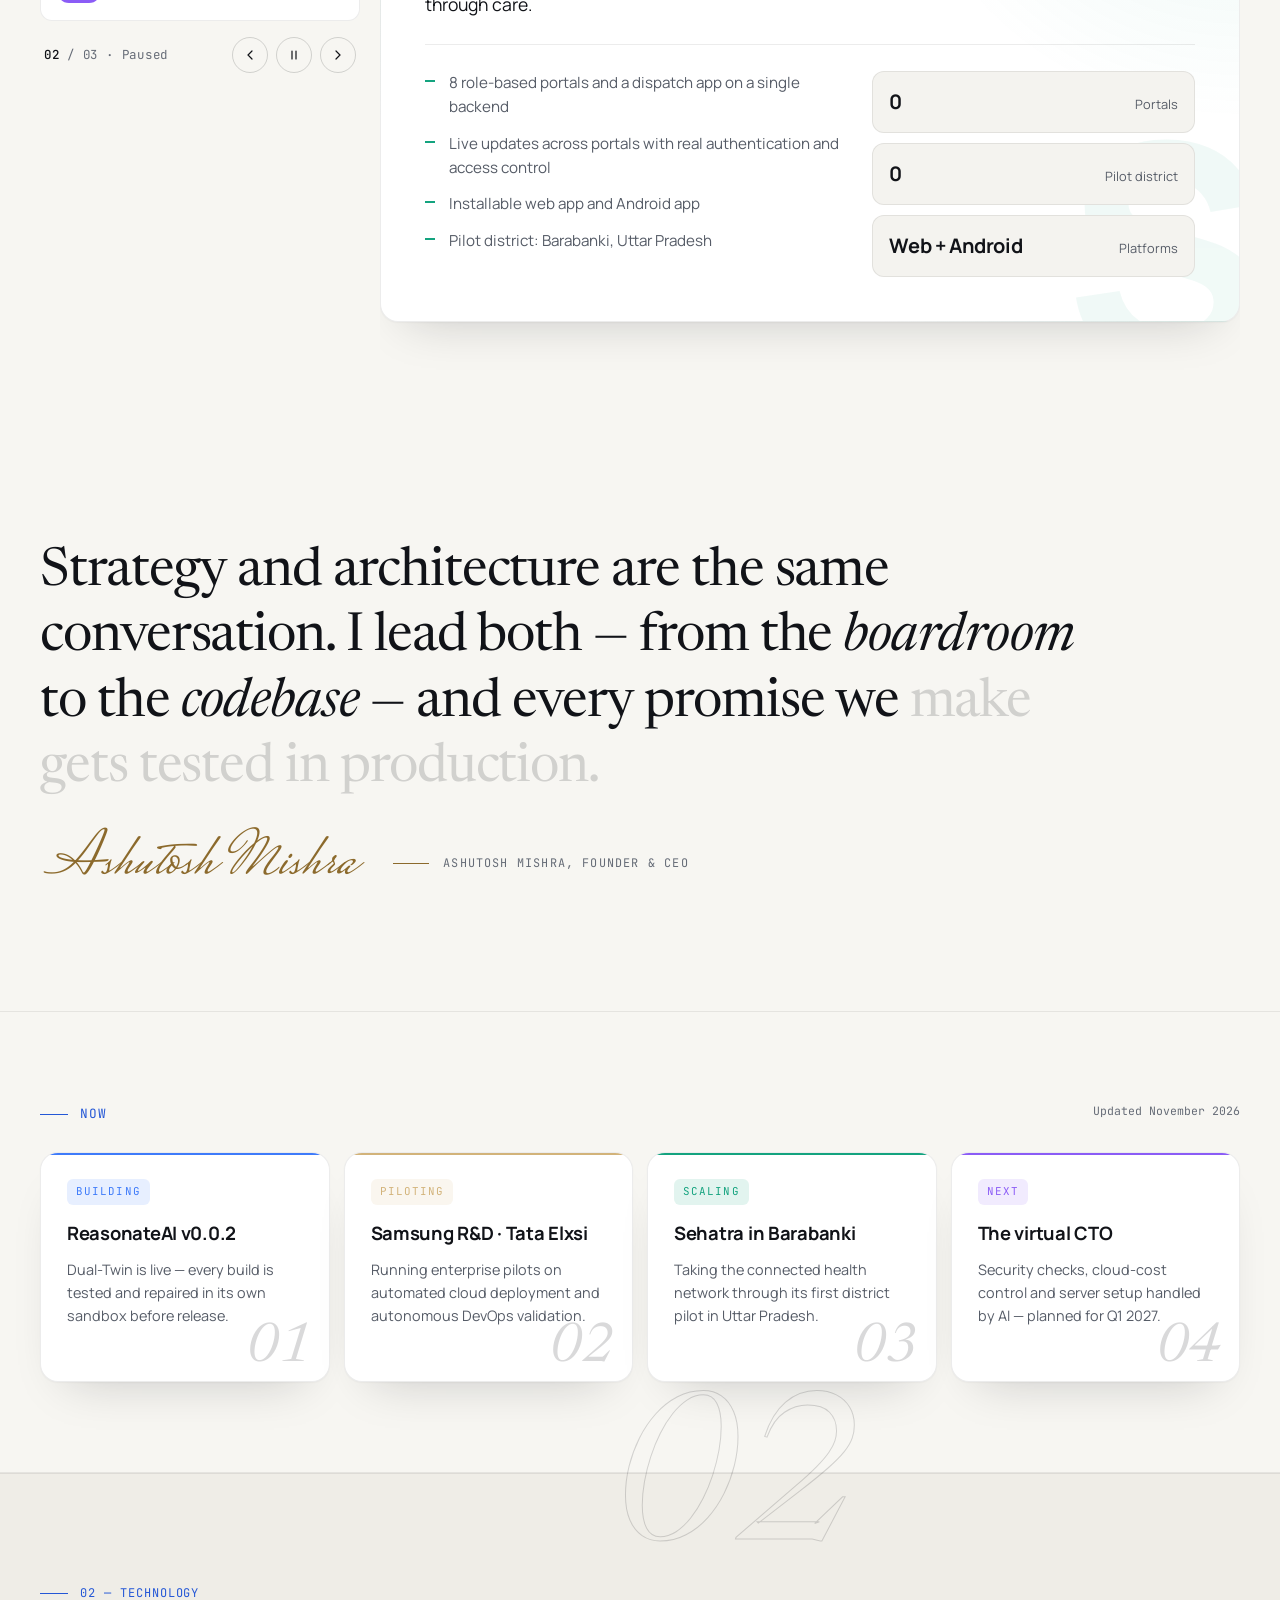
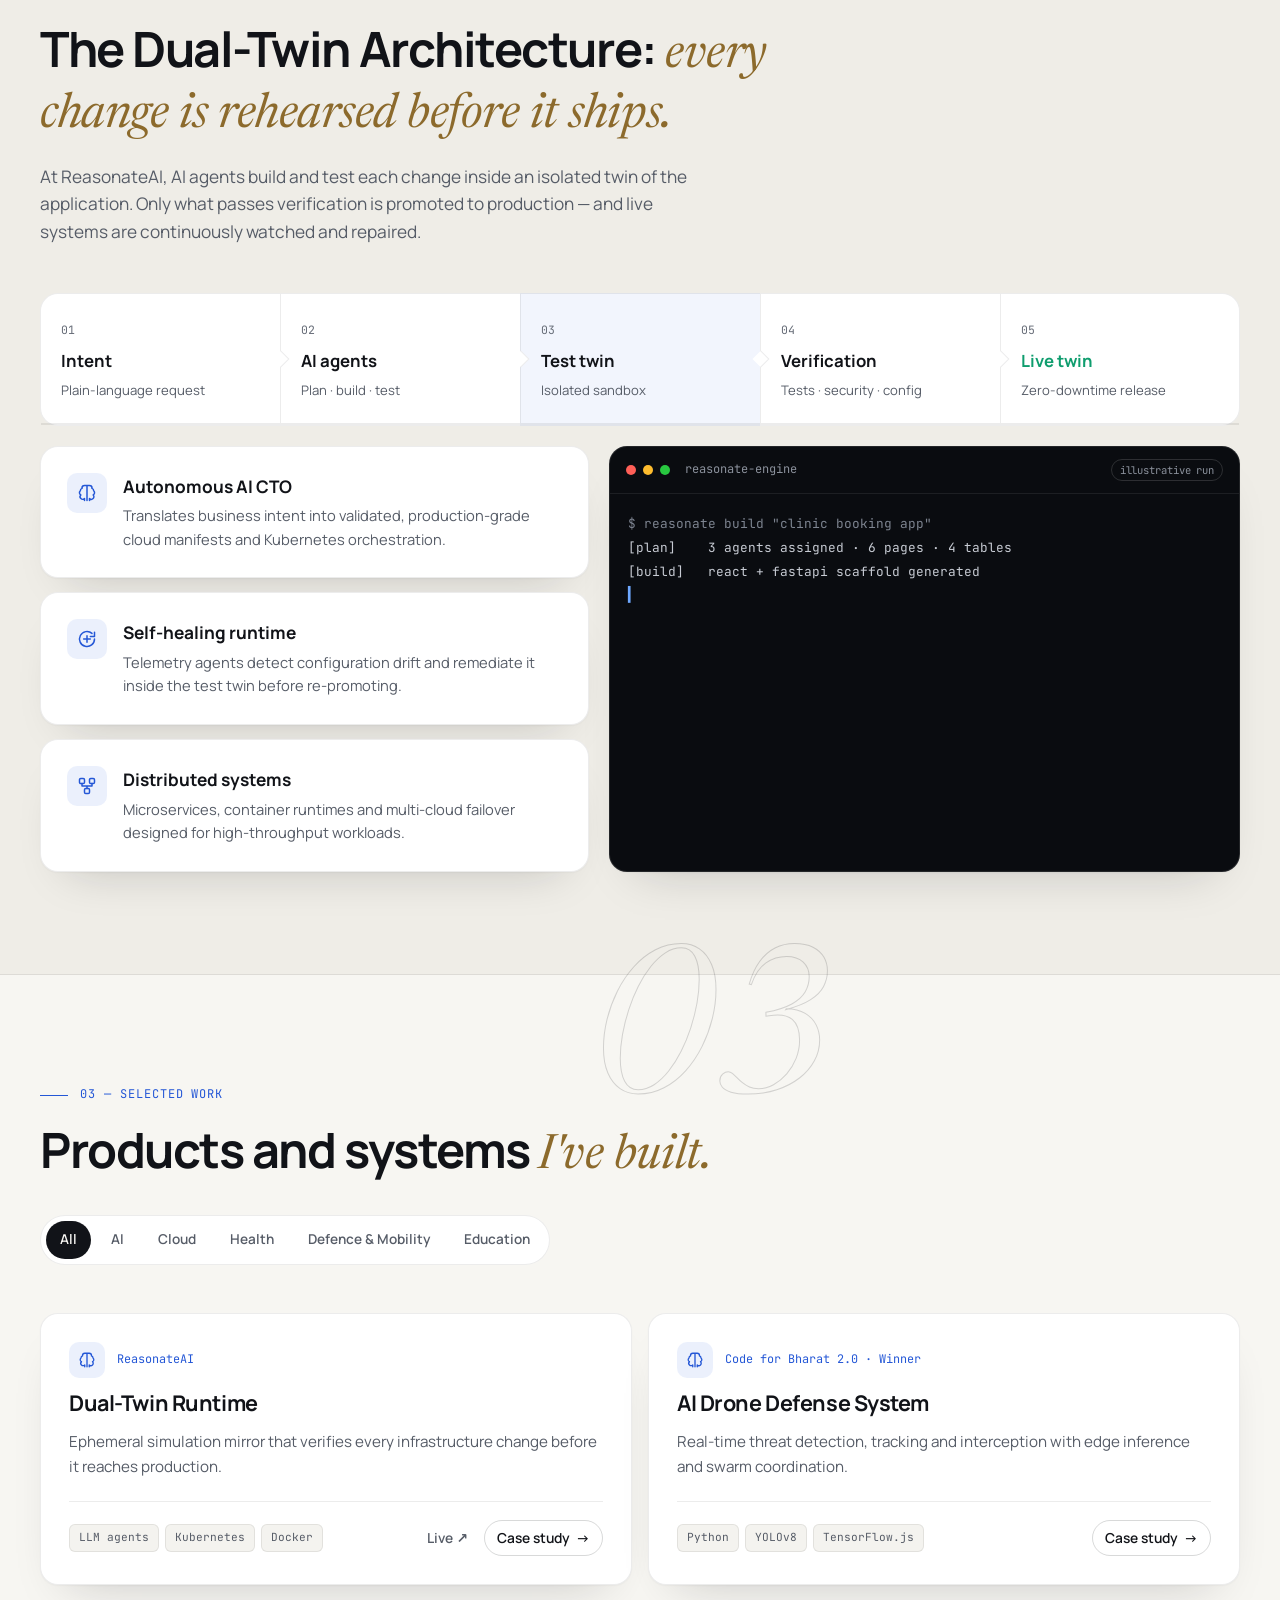
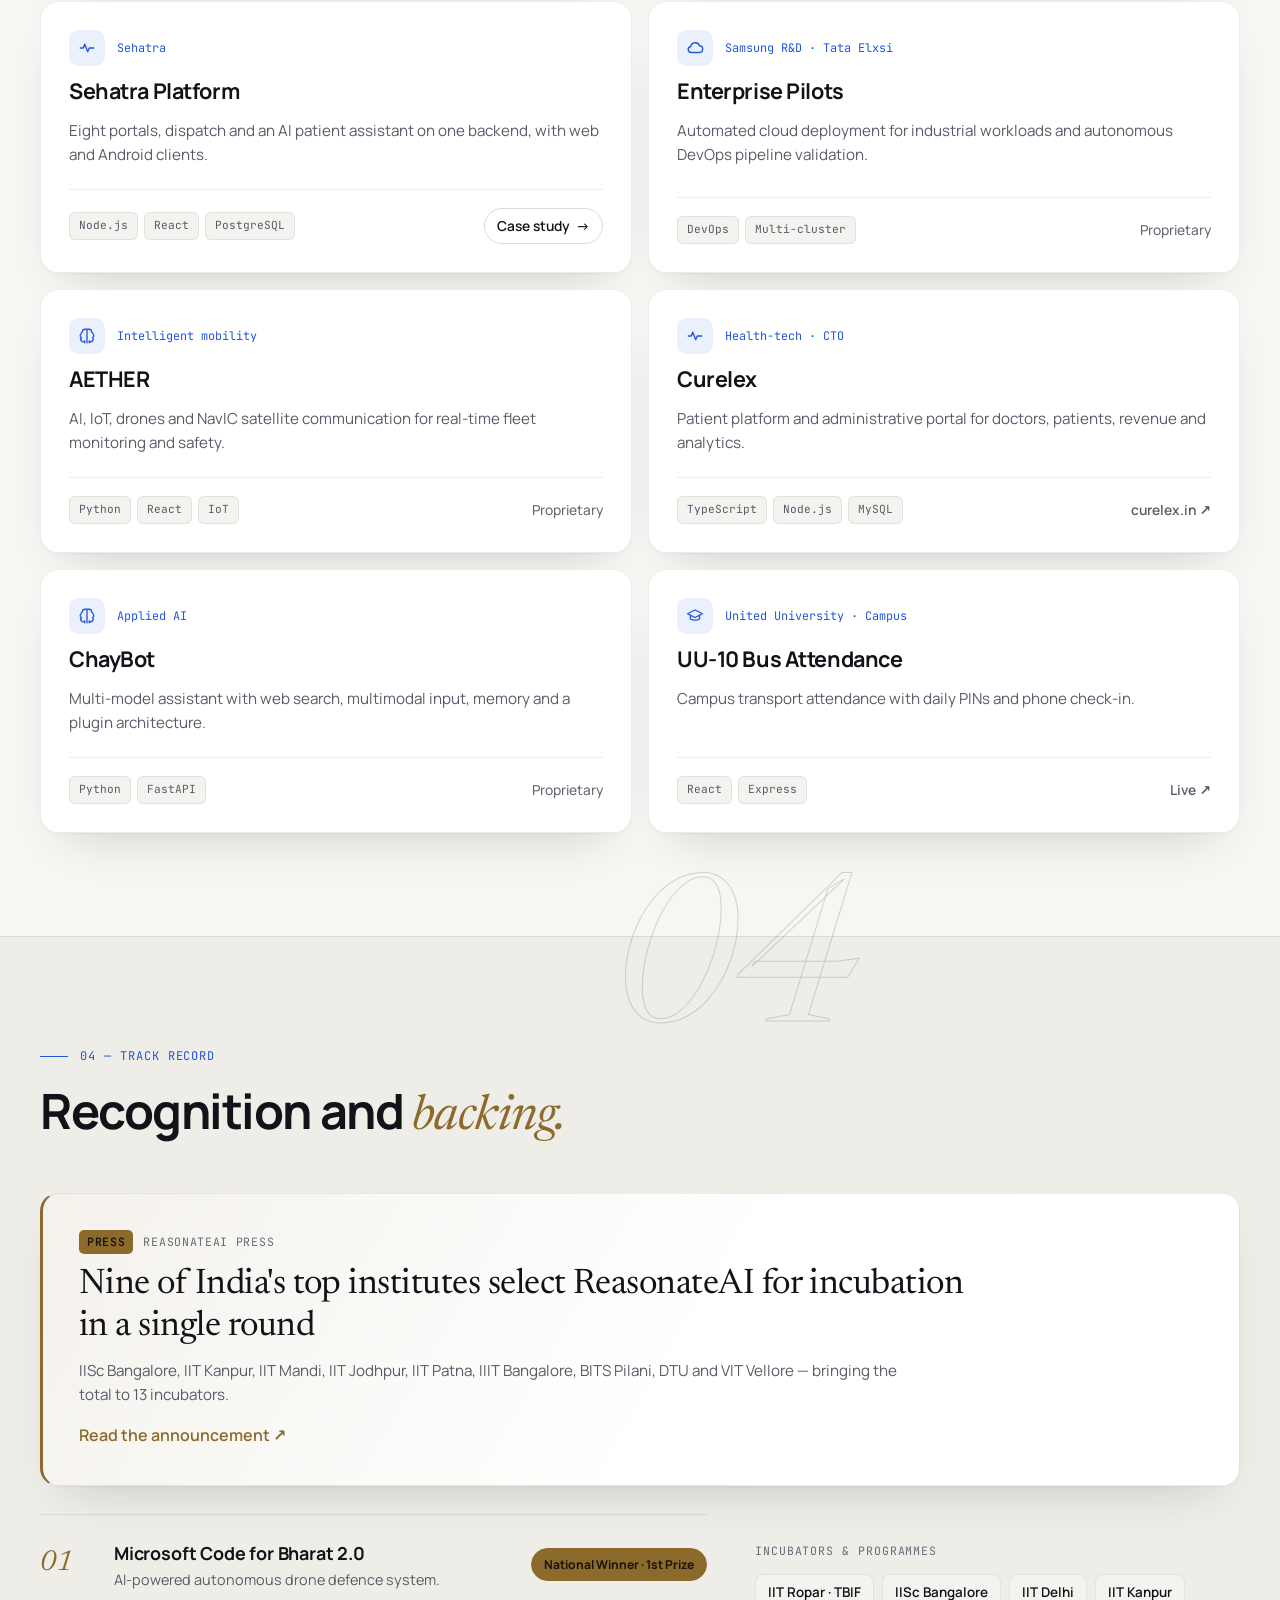
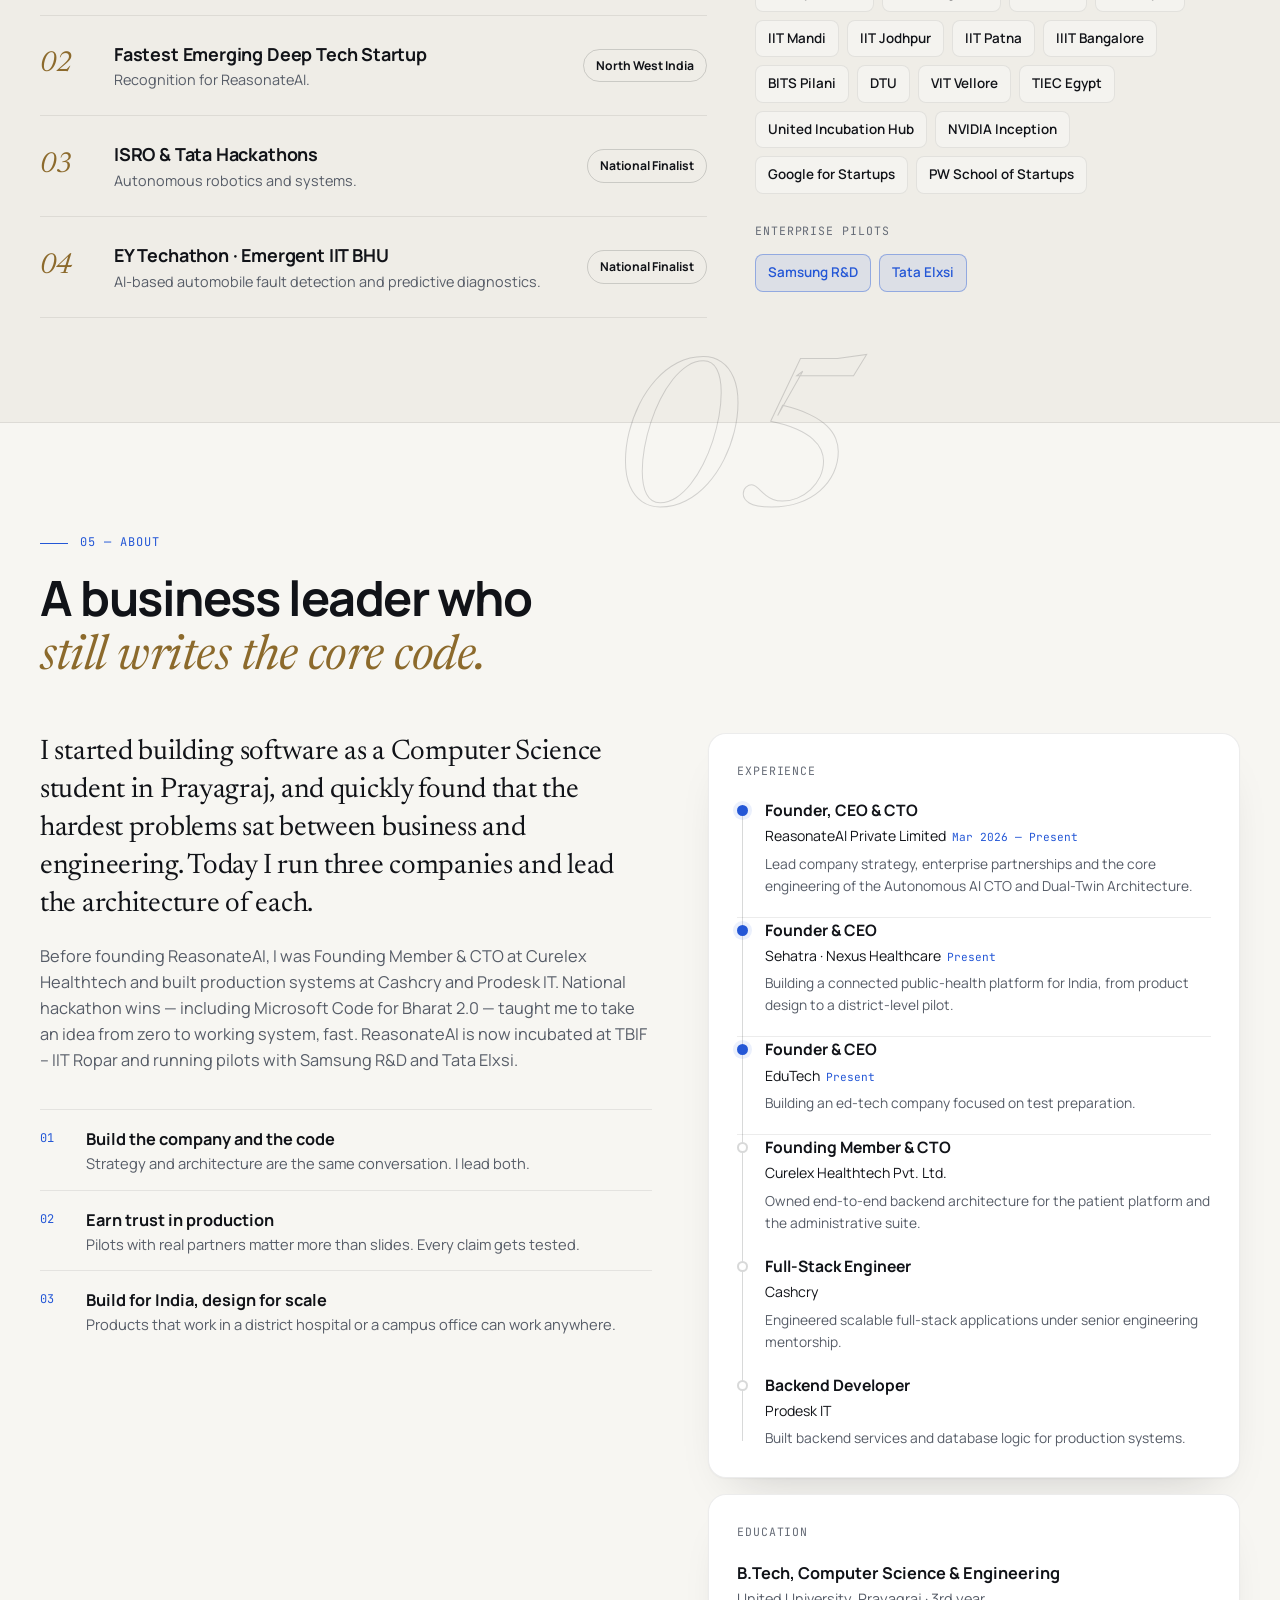
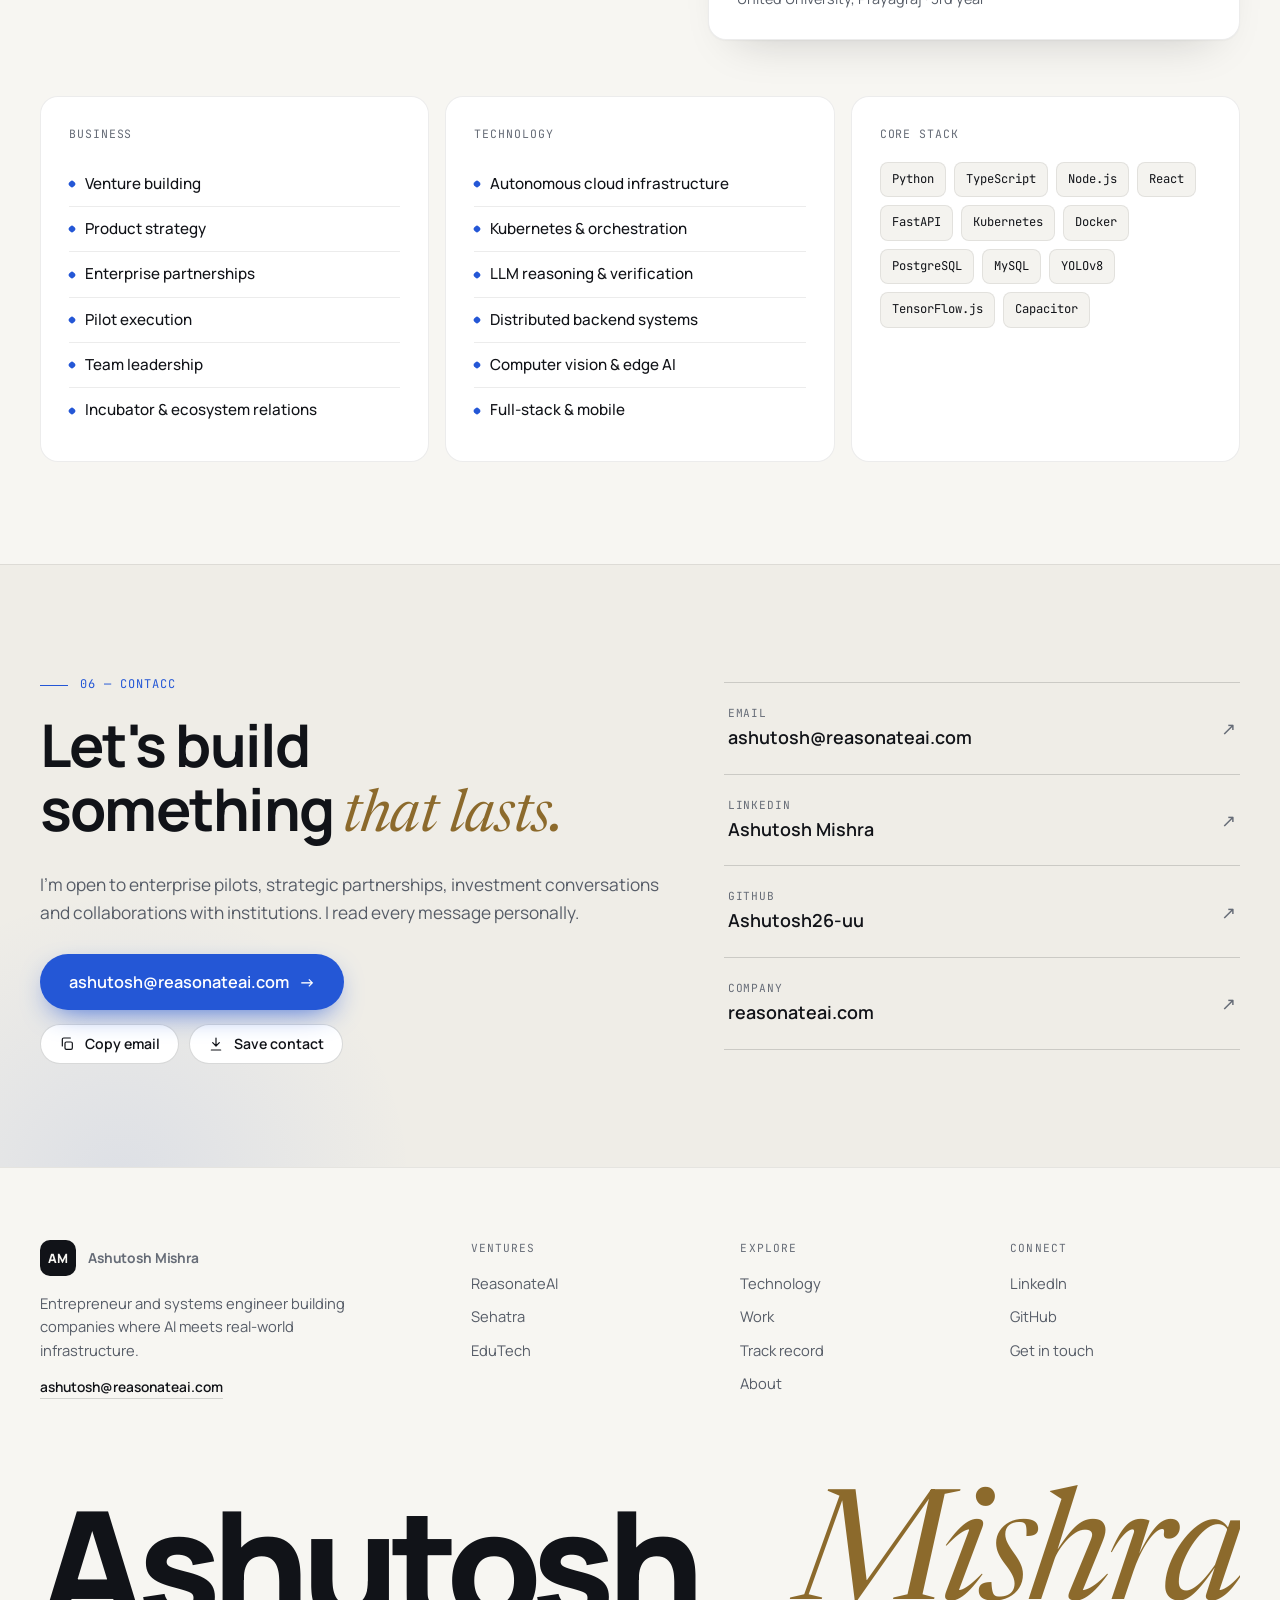
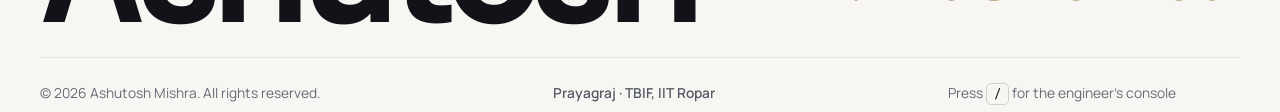
==== commit 4b64eb02: "Professional pass: contrast, responsive images, print styles Raises the faint text colour to meet WC" ====
--- a/index.html
+++ b/index.html
@@ -52,11 +52,12 @@
 
   <link rel="icon" href="assets/favicon.svg" type="image/svg+xml" />
   <link rel="apple-touch-icon" href="assets/apple-touch-icon.png" />
-  <link rel="preload" as="image" href="assets/ashutosh.jpg" />
+  <link rel="preload" as="image" type="image/webp" href="assets/ashutosh-900.webp"
+        imagesrcset="assets/ashutosh-480.webp 480w, assets/ashutosh-900.webp 900w" imagesizes="(max-width: 860px) 92vw, 440px" />
   <link rel="preconnect" href="https://fonts.googleapis.com" />
   <link rel="preconnect" href="https://fonts.gstatic.com" crossorigin />
   <link href="https://fonts.googleapis.com/css2?family=JetBrains+Mono:wght@400;500&family=Manrope:wght@400;500;600;700;800&family=Mrs+Saint+Delafield&family=Newsreader:ital,opsz,wght@0,6..72,400;0,6..72,500;1,6..72,400&display=swap" rel="stylesheet" />
-  <link rel="stylesheet" href="css/style.css?v=36" />
+  <link rel="stylesheet" href="css/style.css?v=37" />
   <script>
     try { const t = localStorage.getItem("theme"); if (t) document.documentElement.dataset.theme = t; } catch (e) {}
     // Intro only runs with JS and full motion; the short variant is used on repeat visits in a session
@@ -91,7 +92,7 @@
           <circle class="intro__ring-fill" id="introRing" cx="100" cy="100" r="86" />
           <circle class="intro__comet" id="introComet" cx="186" cy="100" r="3.2" />
         </svg>
-        <div class="intro__photo" id="introPhoto"><img src="assets/ashutosh.jpg" alt="" width="900" height="1116" /></div>
+        <div class="intro__photo" id="introPhoto"><picture><source type="image/webp" srcset="assets/ashutosh-480.webp" /><img src="assets/ashutosh.jpg" alt="" width="900" height="1116" decoding="async" /></picture></div>
       </div>
       <div class="intro__name" id="introName">Ashutosh Mishra</div>
       <div class="intro__rule"><i></i></div>
@@ -153,7 +154,10 @@
 
         <figure class="profile reveal">
           <div class="profile__photo">
-            <img src="assets/ashutosh.jpg" alt="Portrait of Ashutosh Mishra" width="900" height="1116" />
+            <picture>
+              <source type="image/webp" srcset="assets/ashutosh-480.webp 480w, assets/ashutosh-900.webp 900w" sizes="(max-width: 860px) 92vw, 440px" />
+              <img src="assets/ashutosh.jpg" alt="Portrait of Ashutosh Mishra" width="900" height="1116" fetchpriority="high" decoding="async" />
+            </picture>
           </div>
           <figcaption class="profile__card">
             <div class="profile__row">
@@ -422,7 +426,7 @@
     </div>
   </div>
 
-  <script src="js/data.js?v=36"></script>
-  <script src="js/main.js?v=36"></script>
+  <script src="js/data.js?v=37"></script>
+  <script src="js/main.js?v=37"></script>
 </body>
 </html>
--- a/css/style.css
+++ b/css/style.css
@@ -10,7 +10,7 @@
   --line-2: rgba(255, 255, 255, 0.15);
   --text: #ECEDEF;
   --muted: #9AA0AB;
-  --faint: #6B717D;
+  --faint: #7F8592;
   --accent: #4A86FF;
   --accent-soft: rgba(74, 134, 255, 0.12);
   --on-accent: #FFFFFF;
@@ -37,7 +37,7 @@
   :root:not([data-theme="dark"]) {
     --bg: #F7F6F2; --bg-alt: #EFEDE7; --surface: #FFFFFF; --surface-2: #F4F3EF;
     --line: rgba(17, 19, 24, 0.08); --line-2: rgba(17, 19, 24, 0.16);
-    --text: #111318; --muted: #565C67; --faint: #8A909A;
+    --text: #111318; --muted: #565C67; --faint: #666C77;
     --accent: #2457D6; --accent-soft: rgba(36, 87, 214, 0.09); --gold: #8C6A2C; --gold-hi: #C9A35A; --gold-lo: #5E4519;
     --ok: #0F9D6E; --warn: #B45309; --err: #DC2626;
     --shadow: 0 1px 2px rgba(17, 19, 24, 0.04), 0 24px 48px -28px rgba(17, 19, 24, 0.22);
@@ -48,7 +48,7 @@
 :root[data-theme="light"] {
   --bg: #F7F6F2; --bg-alt: #EFEDE7; --surface: #FFFFFF; --surface-2: #F4F3EF;
   --line: rgba(17, 19, 24, 0.08); --line-2: rgba(17, 19, 24, 0.16);
-  --text: #111318; --muted: #565C67; --faint: #8A909A;
+  --text: #111318; --muted: #565C67; --faint: #666C77;
   --accent: #2457D6; --accent-soft: rgba(36, 87, 214, 0.09); --gold: #8C6A2C; --gold-hi: #C9A35A; --gold-lo: #5E4519;
   --ok: #0F9D6E; --warn: #B45309; --err: #DC2626;
   --shadow: 0 1px 2px rgba(17, 19, 24, 0.04), 0 24px 48px -28px rgba(17, 19, 24, 0.22);
@@ -636,6 +636,9 @@
   .drawer__body { padding-top: 16px; }
 }
 
+/* Responsive portrait wrappers */
+.profile__photo picture, .intro__photo picture { display: block; width: 100%; height: 100%; }
+
 /* Trust band — institutes and programmes in a slow, endless row */
 .trust { padding: 34px 0 38px; border-bottom: 1px solid var(--line); overflow: hidden; }
 .trust__label { text-align: center; font-family: var(--mono); font-size: 0.7rem; letter-spacing: 0.14em; text-transform: uppercase; color: var(--faint); margin-bottom: 22px; }
@@ -924,3 +927,30 @@
   *, *::before, *::after { animation-duration: 0.001ms !important; animation-iteration-count: 1 !important; transition-duration: 0.001ms !important; }
   html { scroll-behavior: auto; }
 }
+
+/* ==========================================================================
+   Print — a clean document when the page is printed or saved as PDF
+   ========================================================================== */
+@media print {
+  :root, :root[data-theme] { --bg: #fff; --bg-alt: #fff; --surface: #fff; --surface-2: #f6f6f6; --text: #111; --muted: #444; --faint: #666;
+    --line: #ddd; --line-2: #ccc; --accent: #1f4fd1; --gold: #7a5a1e; --shadow: none; color-scheme: light; }
+  @page { margin: 16mm 14mm; }
+  body { font-size: 11pt; }
+  .intro, .nav, .progress, .skip, .to-top, .toast, .term, .drawer, .hero__aurora, .hero__grid-bg, .trust, .ventures__ctrl,
+  .filters, .console, .flow__bar, .ghost-num, .contact__actions, .now__dots, .footer__top, .footer__hint, .wordmark, .case-btn,
+  .hero::after, .contact::before { display: none !important; }
+  .reveal, .wi, .w, .sw { opacity: 1 !important; transform: none !important; clip-path: none !important; }
+  .sw { color: inherit !important; }
+  *, *::before, *::after { animation: none !important; transition: none !important; box-shadow: none !important; backdrop-filter: none !important; }
+  .hero { min-height: 0; padding: 0 0 8mm; }
+  .hero__inner { grid-template-columns: 1fr 52mm; gap: 8mm; }
+  .hero__figures { margin-top: 6mm; background: none; }
+  .section, .statement, .now, .contact { padding: 8mm 0; }
+  .section--alt { background: none; }
+  .card, .panel, .press, .vpanel, .expertise__col { break-inside: avoid; border: 1px solid #ddd; }
+  .section__head { margin-bottom: 6mm; }
+  .projects, .awards, .record, .tech-grid { break-inside: auto; }
+  a { color: inherit; text-decoration: none; }
+  .contact__list a::after { content: " — " attr(href); font-size: 9pt; color: #666; }
+  .statement__text { font-size: 18pt; }
+}
